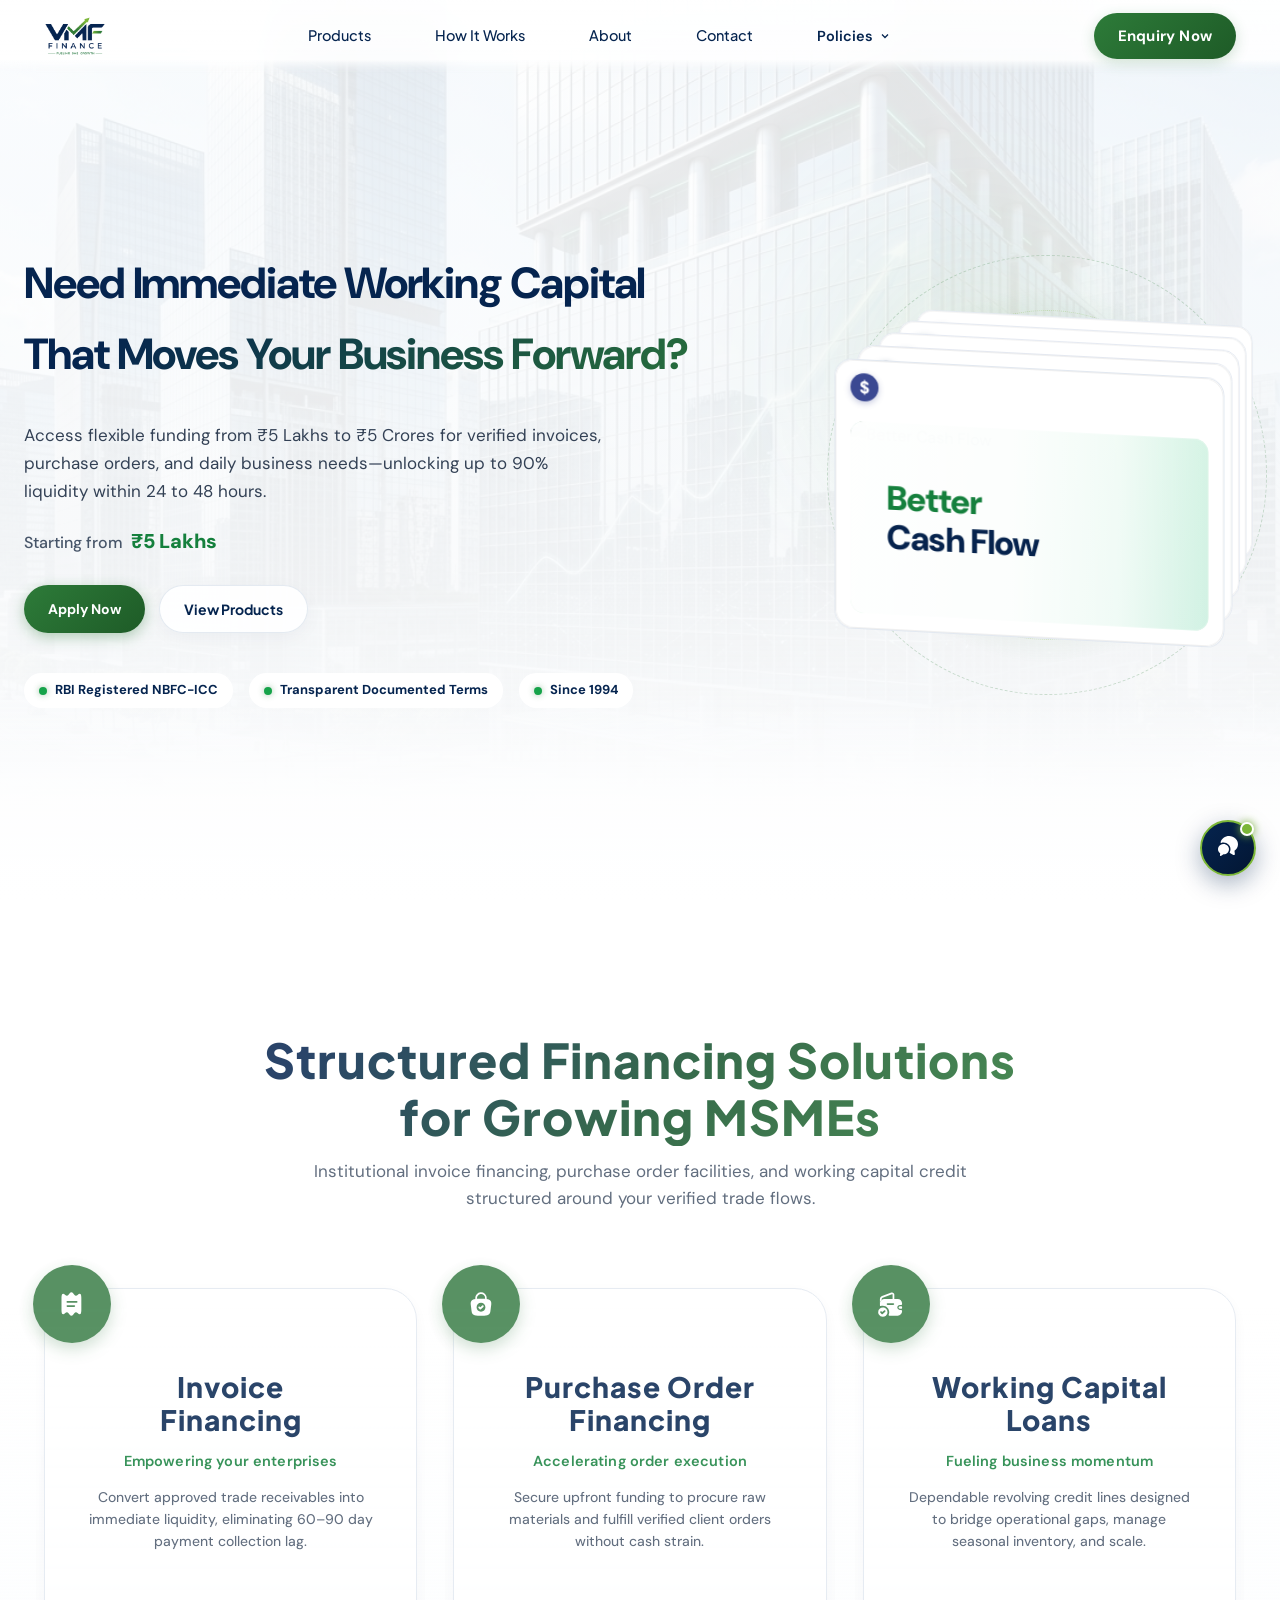
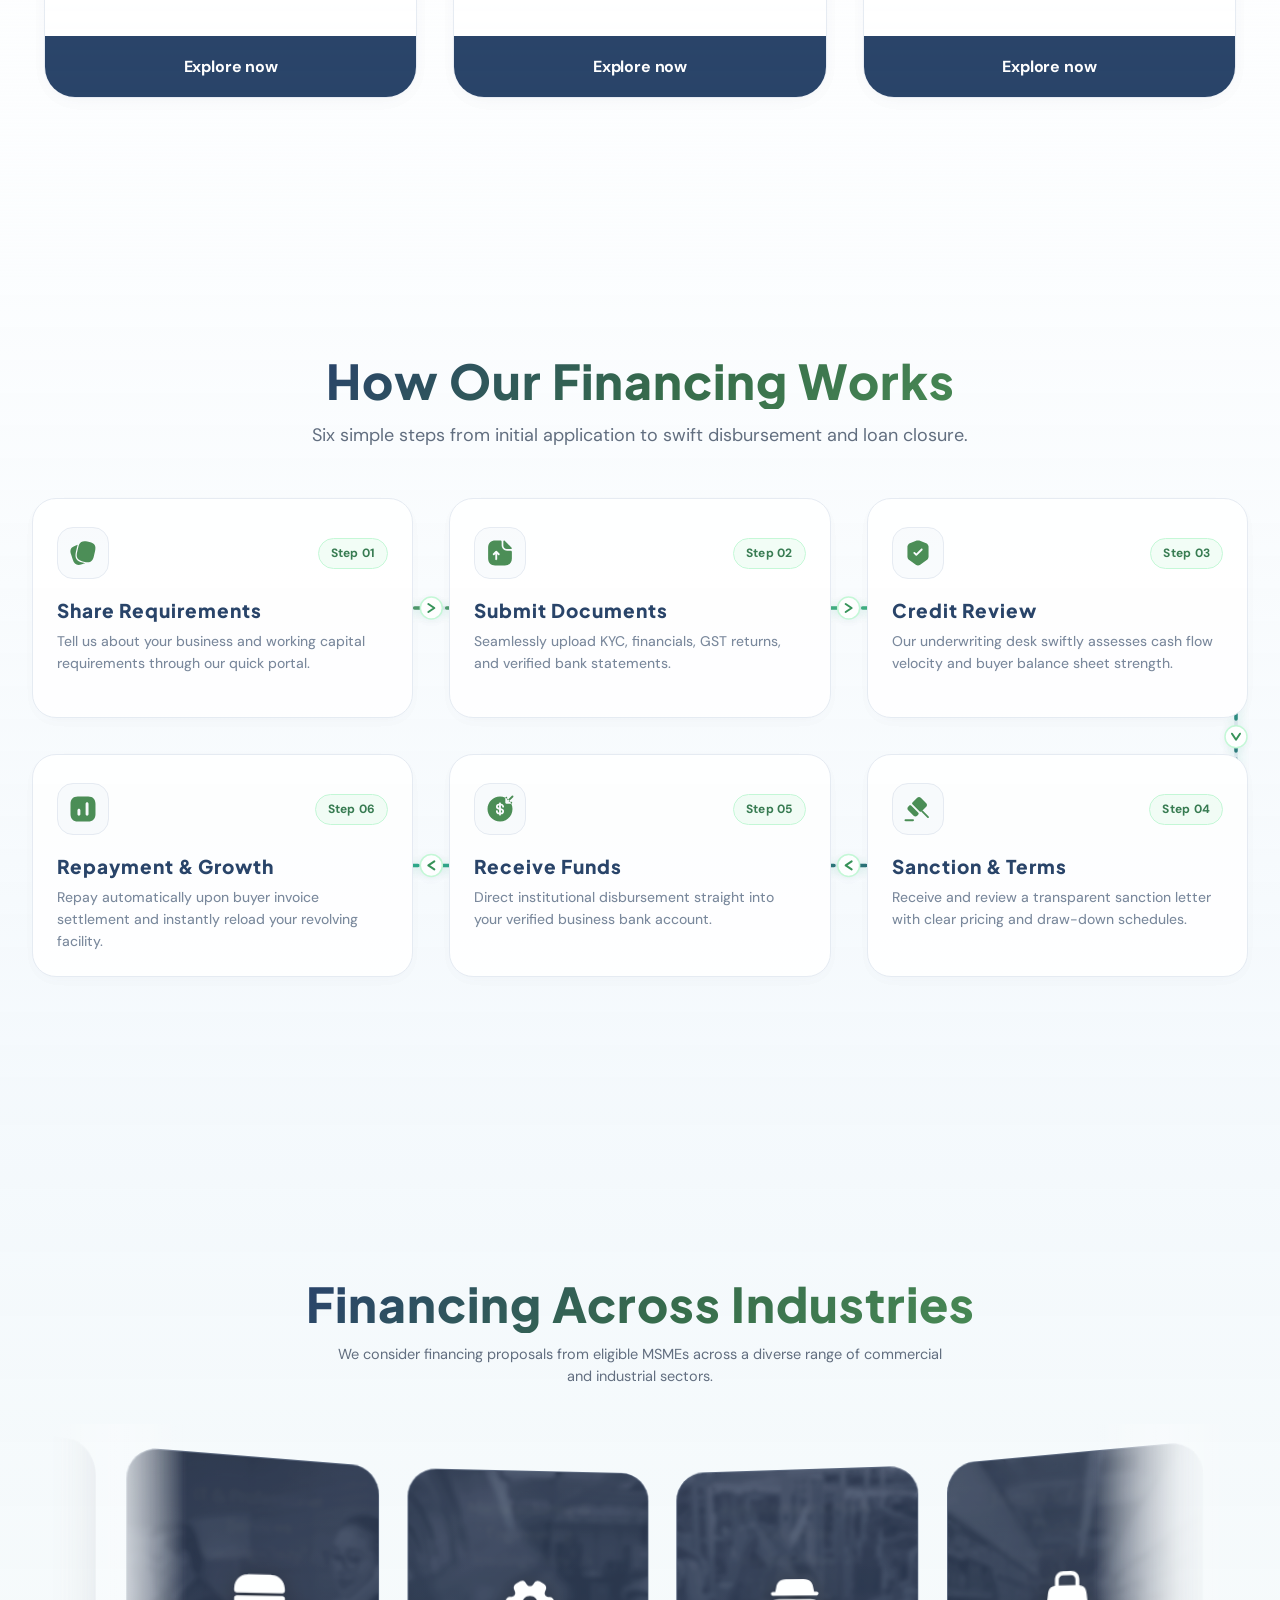
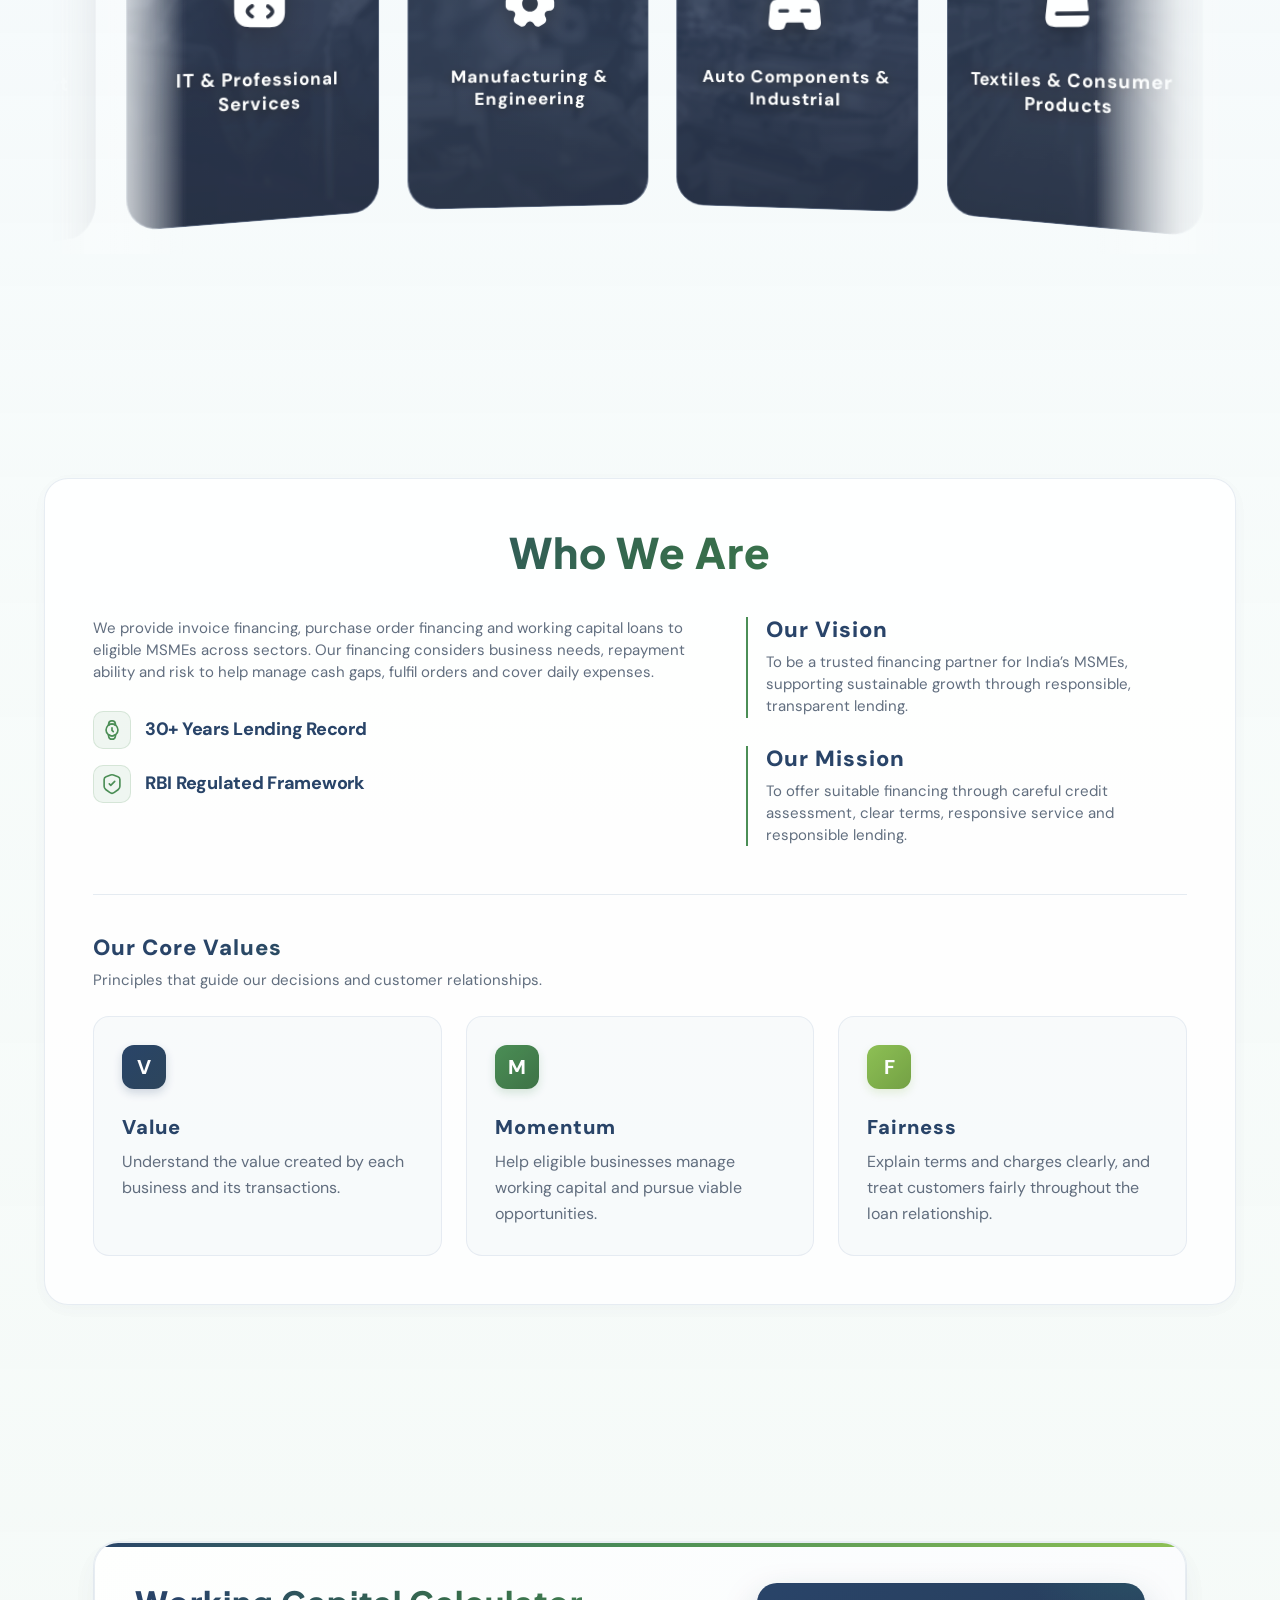
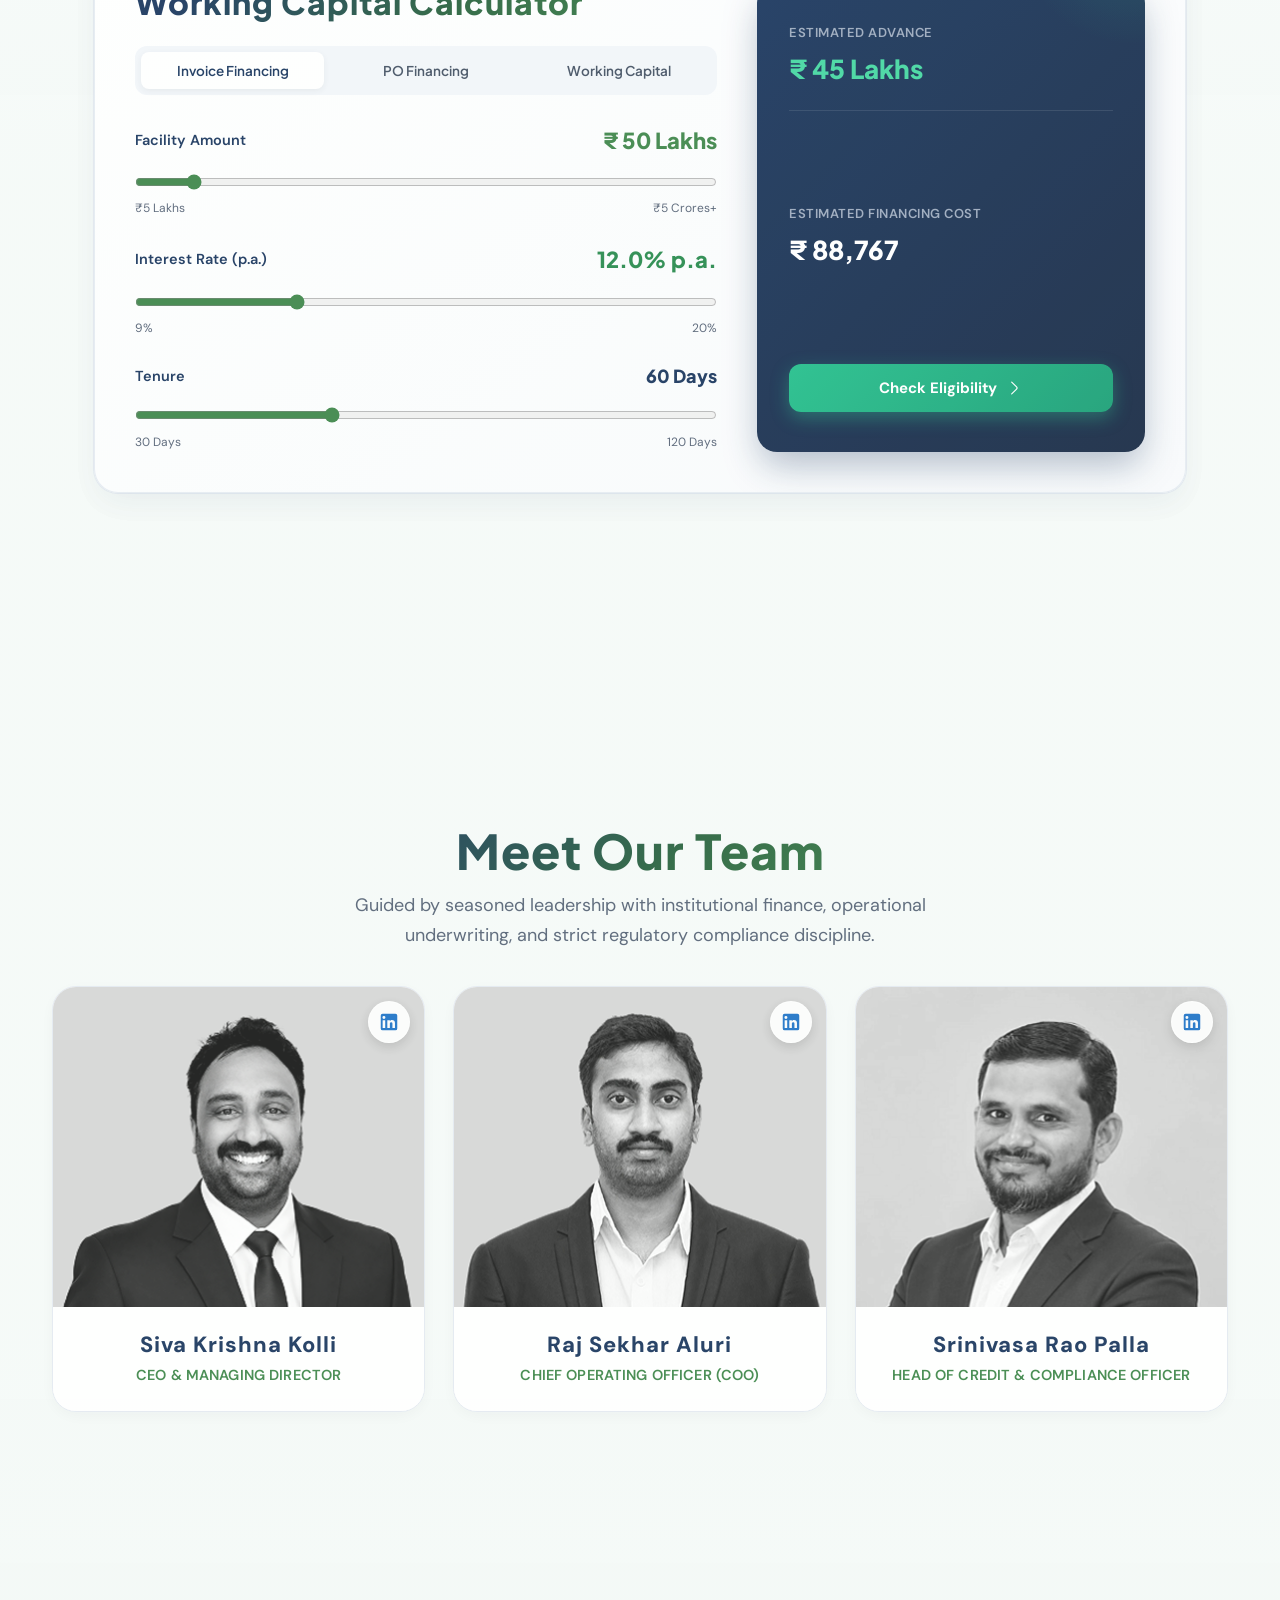
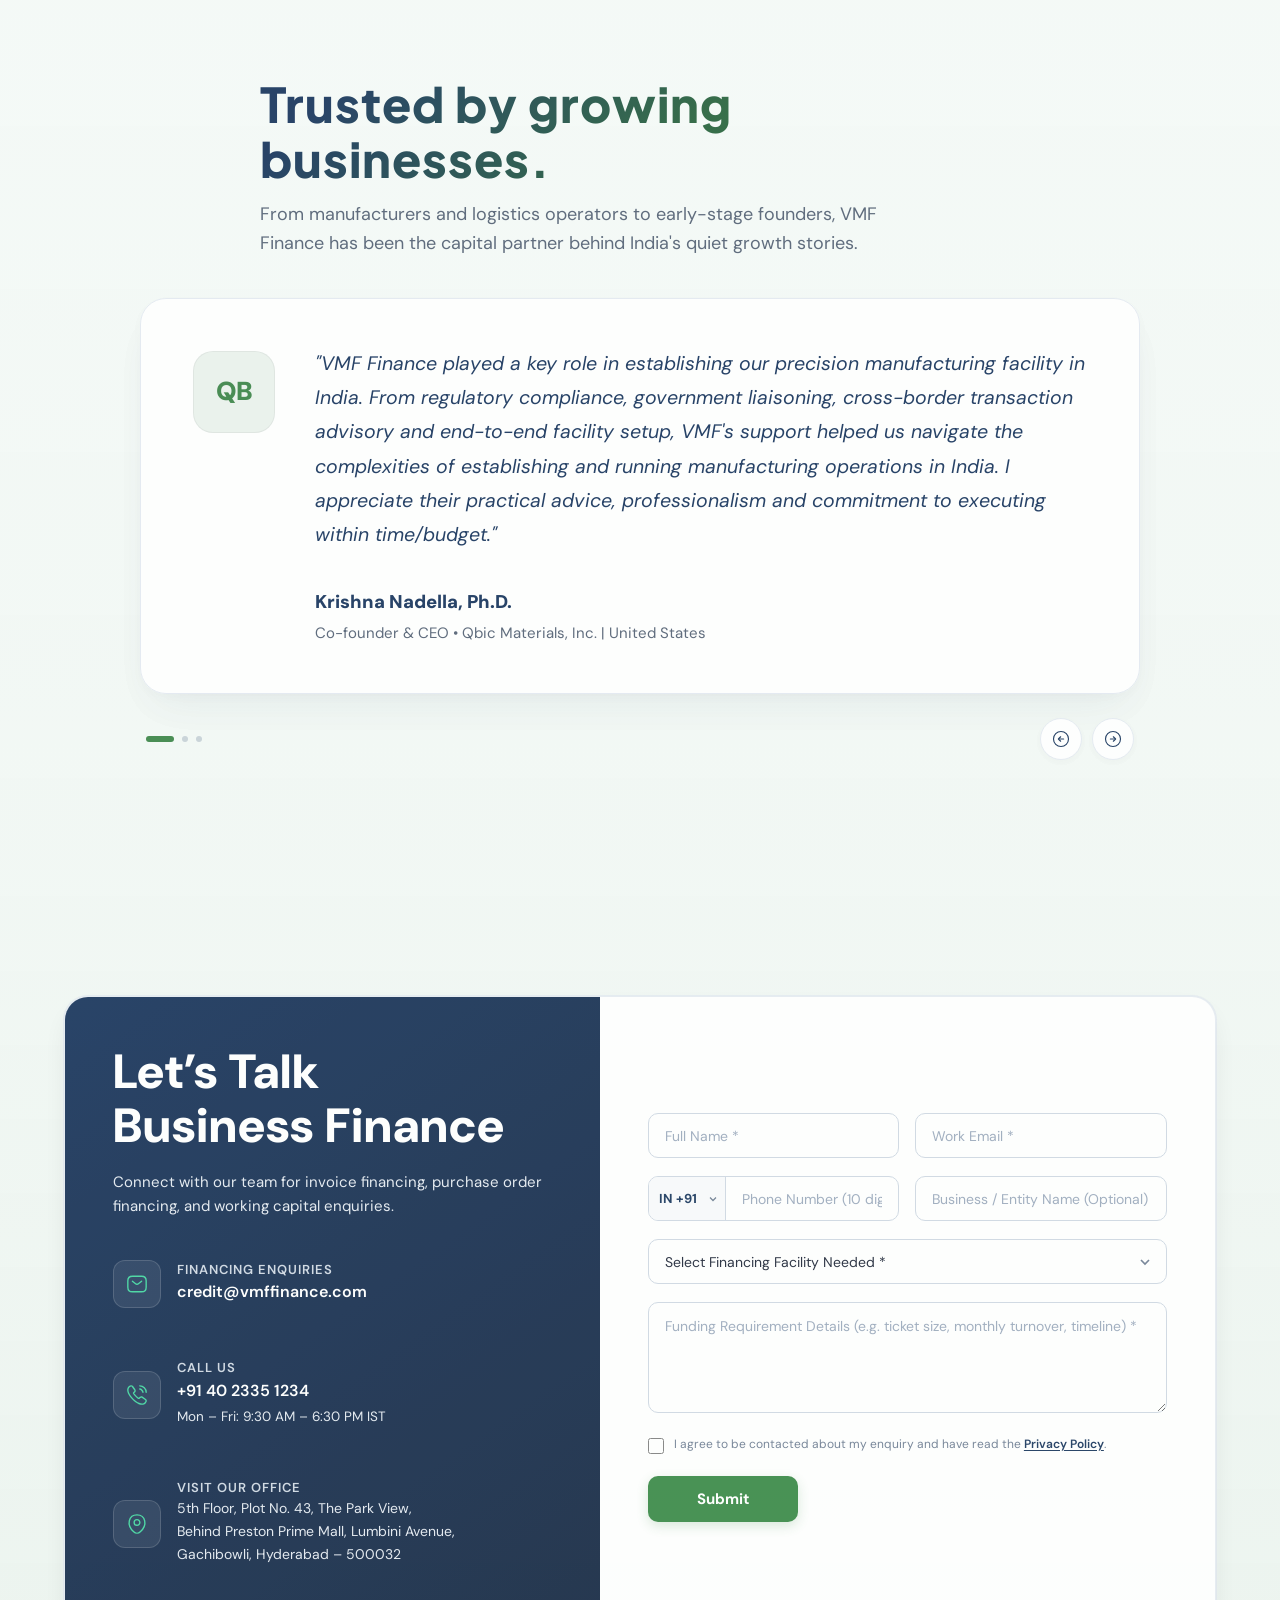
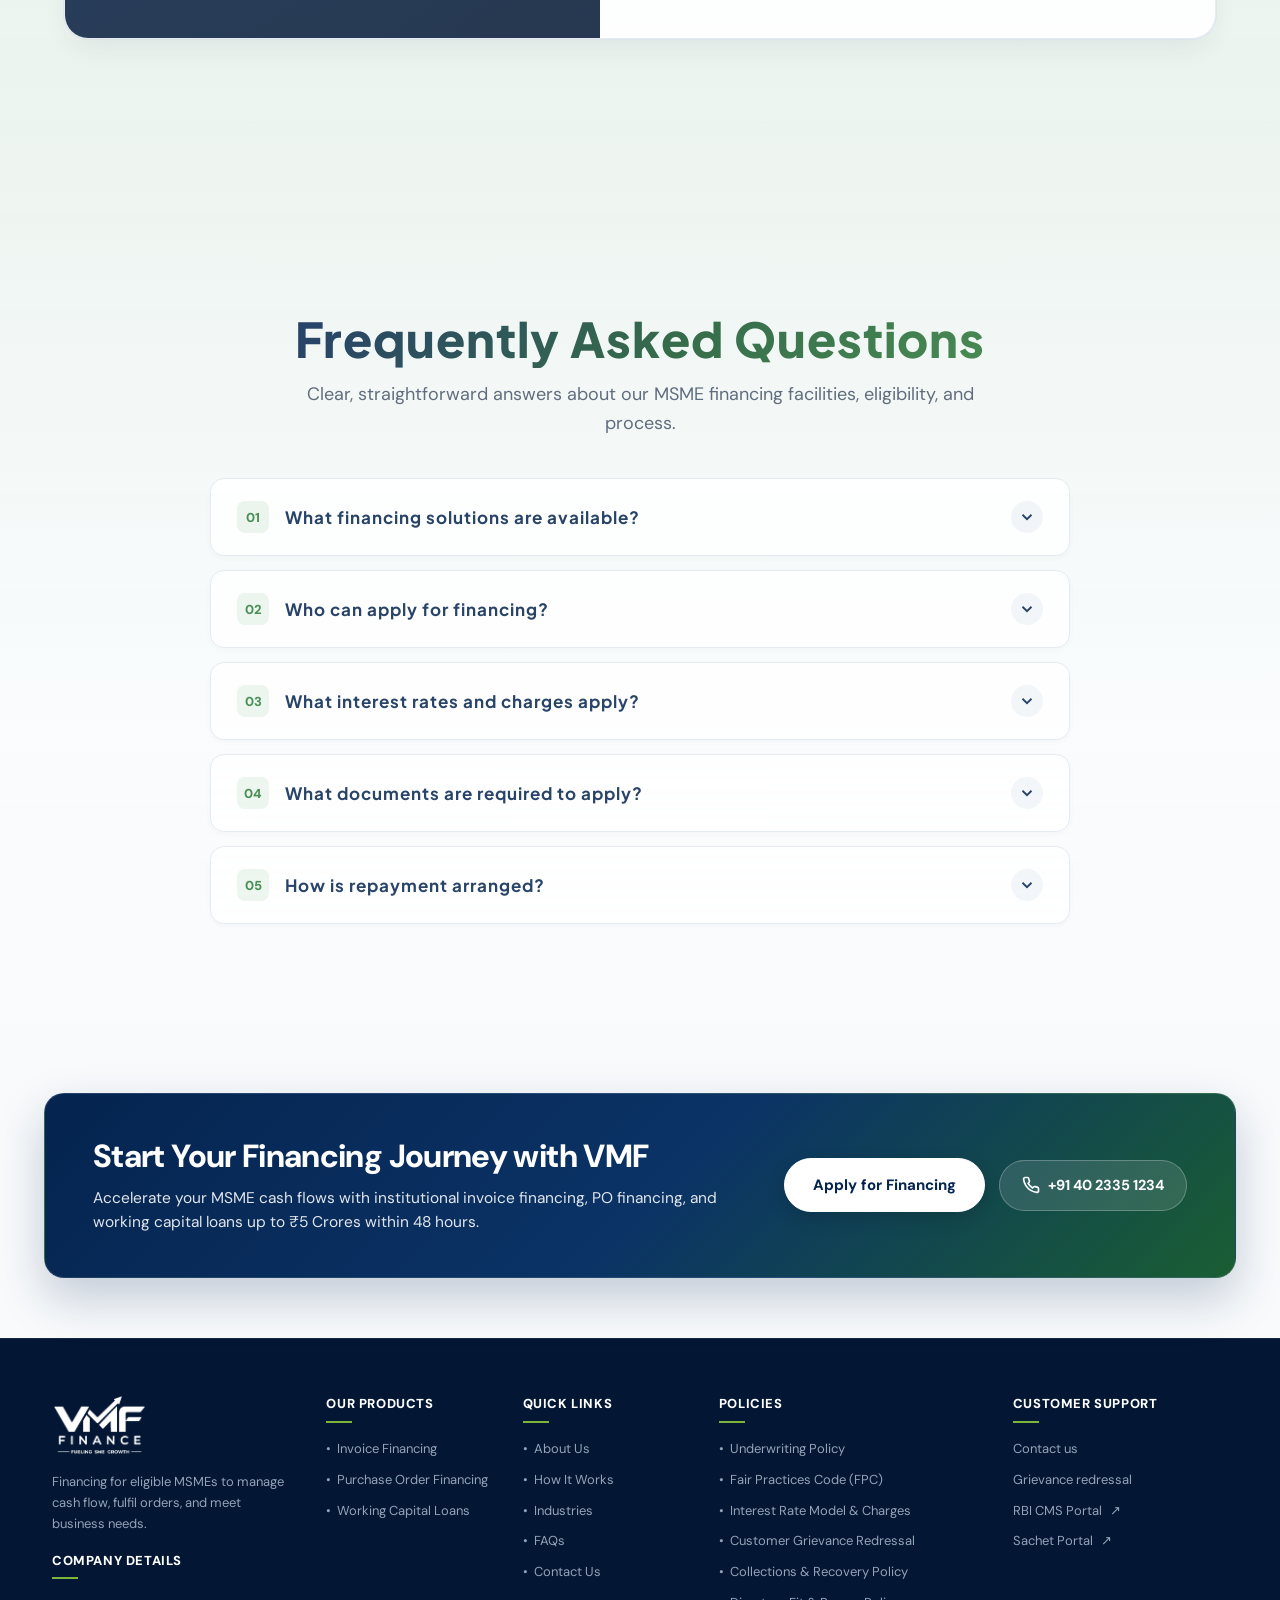
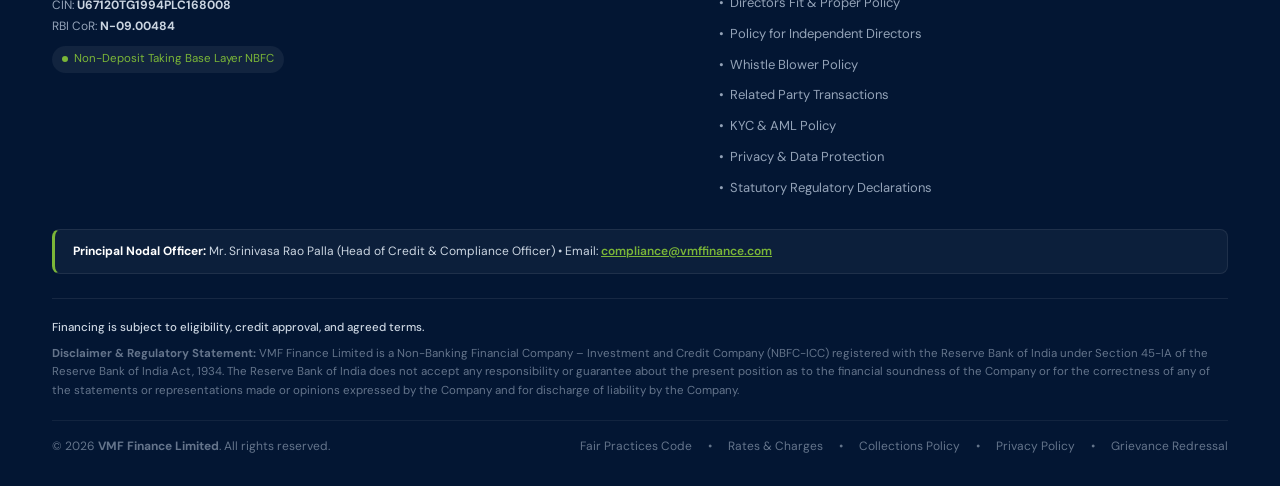
==== index.html @ 00900a64 "style(about): stack trust badges step-by-step and increase size on desktop" ====
<!DOCTYPE html>
<html lang="en">

<head>
  <meta charset="UTF-8">
  <meta name="viewport" content="width=device-width, initial-scale=1.0">
  <title>VMF Finance Limited | Working Capital That Moves Your Business Forward</title>
  <meta name="description"
    content="Practical financing solutions for India's MSMEs. Invoice Financing, Purchase Order Financing, and Working Capital Loans by VMF Finance Limited, an RBI-registered NBFC-ICC.">
  <link rel="preconnect" href="https://fonts.googleapis.com">
  <link rel="preconnect" href="https://fonts.gstatic.com" crossorigin>
  <link
    href="https://fonts.googleapis.com/css2?family=DM+Sans:ital,opsz,wght@0,9..40,100..1000;1,9..40,100..1000&family=Plus+Jakarta+Sans:wght@400;500;600;700;800&display=swap"
    rel="stylesheet">
  <link rel="icon" type="image/svg+xml" href="favicon.svg">
  <link rel="stylesheet" href="styles.css">
  <link rel="stylesheet" href="fintech-modern.css">
  <script>
    if ('scrollRestoration' in history) {
      history.scrollRestoration = 'manual';
    }
    try {
      const navEntry = performance.getEntriesByType && performance.getEntriesByType('navigation')[0];
      const isReload = (navEntry && navEntry.type === 'reload') || (window.performance && window.performance.navigation && window.performance.navigation.type === 1);
      if (isReload) {
        if (window.location.hash && history.replaceState) {
          history.replaceState(null, null, window.location.pathname + window.location.search);
        }
        window.scrollTo(0, 0);
      }
    } catch (e) {}
  </script>
</head>

<body>

  <!-- Fixed Header Wrapper: Transparent Navbar with Fixed Position on Scroll -->
  <div class="site-header-fixed" id="siteHeader">
    <!-- Fixed Navbar (Transparent Background, Persistent on Scroll) -->
    <header class="main-nav" id="mainNavbar">
      <div class="container nav-flex">
        <a href="index.html" class="brand" title="VMF Finance Limited" aria-label="VMF Finance Limited Home" onclick="handleLogoClick(event)">
          <img src="assets/vmf-logo-transparent.png" alt="VMF Finance Limited" class="brand-logo-img">
        </a>
        <nav class="nav-links" id="mainNavLinks">
          <a href="#products" onclick="closeMobileNav()">Products</a>
          <a href="#how-we-finance" onclick="closeMobileNav()">How It Works</a>
          <a href="#about" onclick="closeMobileNav()">About</a>
          <a href="#contact" onclick="closeMobileNav()">Contact</a>
          
          <!-- Policies Dropdown Menu (Moved to last, opens popup on click) -->
          <div class="nav-dropdown" id="policyNavDropdown">
            <button type="button" class="nav-dropdown-trigger" id="policyDropdownTrigger" aria-expanded="false" aria-haspopup="true">
              <span>Policies</span>
              <svg width="12" height="12" viewBox="0 0 24 24" fill="none" stroke="currentColor" stroke-width="2.5" class="nav-dropdown-chevron">
                <polyline points="6 9 12 15 18 9"></polyline>
              </svg>
            </button>
            <div class="nav-dropdown-menu" id="policyDropdownMenu" role="menu">
              <a href="javascript:void(0)" role="menuitem" class="nav-dropdown-item" onclick="openPolicyModal('underwriting-policy'); closeDropdowns(); closeMobileNav();">
                <span>Underwriting Policy</span>
              </a>
              <a href="javascript:void(0)" role="menuitem" class="nav-dropdown-item" onclick="openPolicyModal('fair-practices-code'); closeDropdowns(); closeMobileNav();">
                <span>Fair Practices Code (FPC)</span>
              </a>
              <a href="javascript:void(0)" role="menuitem" class="nav-dropdown-item" onclick="openPolicyModal('interest-rate-policy'); closeDropdowns(); closeMobileNav();">
                <span>Rates &amp; Schedule of Charges</span>
              </a>
              <a href="javascript:void(0)" role="menuitem" class="nav-dropdown-item" onclick="openPolicyModal('grievance-redressal'); closeDropdowns(); closeMobileNav();">
                <span>Customer Grievance Redressal</span>
              </a>
              <a href="javascript:void(0)" role="menuitem" class="nav-dropdown-item" onclick="openPolicyModal('collections-recovery-policy'); closeDropdowns(); closeMobileNav();">
                <span>Collections &amp; Recovery Policy</span>
              </a>
              <a href="javascript:void(0)" role="menuitem" class="nav-dropdown-item" onclick="openPolicyModal('directors-fit-proper-policy'); closeDropdowns(); closeMobileNav();">
                <span>Directors Fit &amp; Proper Policy</span>
              </a>
              <a href="javascript:void(0)" role="menuitem" class="nav-dropdown-item" onclick="openPolicyModal('independent-directors-policy'); closeDropdowns(); closeMobileNav();">
                <span>Policy for Independent Directors</span>
              </a>
              <a href="javascript:void(0)" role="menuitem" class="nav-dropdown-item" onclick="openPolicyModal('whistle-blower-policy'); closeDropdowns(); closeMobileNav();">
                <span>Whistle Blower Policy</span>
              </a>
              <a href="javascript:void(0)" role="menuitem" class="nav-dropdown-item" onclick="openPolicyModal('related-party-transactions'); closeDropdowns(); closeMobileNav();">
                <span>Related Party Transactions</span>
              </a>
              <a href="javascript:void(0)" role="menuitem" class="nav-dropdown-item" onclick="openPolicyModal('kyc-aml-policy'); closeDropdowns(); closeMobileNav();">
                <span>KYC &amp; AML Compliance</span>
              </a>
              <a href="javascript:void(0)" role="menuitem" class="nav-dropdown-item" onclick="openPolicyModal('privacy-policy'); closeDropdowns(); closeMobileNav();">
                <span>Privacy &amp; Data Protection</span>
              </a>
              <a href="javascript:void(0)" role="menuitem" class="nav-dropdown-item" onclick="openPolicyModal('statutory-declarations'); closeDropdowns(); closeMobileNav();">
                <span>Statutory Declarations &amp; Caveat</span>
              </a>
            </div>
          </div>
        </nav>
        <div class="nav-actions">
          <a href="#contact" class="btn-cta header-enquiry-btn" onclick="scrollToContactForm(event)" style="text-decoration: none;"><span>Enquiry Now</span></a>
          <button class="mobile-toggle-btn" id="mobileToggleBtn" onclick="toggleMobileNav()"
            aria-label="Toggle navigation menu">
            <svg class="icon-hamburger" width="22" height="22" viewBox="0 0 24 24" fill="none" stroke="currentColor"
              stroke-width="2.2">
              <line x1="3" y1="6" x2="21" y2="6" />
              <line x1="3" y1="12" x2="21" y2="12" />
              <line x1="3" y1="18" x2="21" y2="18" />
            </svg>
            <svg class="icon-close" width="22" height="22" viewBox="0 0 24 24" fill="none" stroke="currentColor"
              stroke-width="2.2" style="display: none;">
              <line x1="18" y1="6" x2="6" y2="18" />
              <line x1="6" y1="6" x2="18" y2="18" />
            </svg>
          </button>
        </div>
      </div>
    </header>
  </div>

  <!-- ============================================================
       SECTION 1: HERO - INTERACTIVE CASH VELOCITY ENGINE
       ============================================================ -->
  <section class="hero-sec" id="hero">
    <div class="container hero-grid">
      <div>
        <h1 class="hero-h1 hero-h1-rotator" id="heroHeadlineRotator" aria-label="Hero Questions">
          <!-- Question 1: Exactly 1 Question in 2 Lines -->
          <div class="hero-h1-slide active" data-index="0">
            <span class="hero-h1-line-1">Need Immediate Working Capital</span>
            <span class="hero-h1-line-2 hero-h1-highlight">That Moves Your Business Forward?</span>
          </div>
          <!-- Question 2: Exactly 1 Question in 2 Lines -->
          <div class="hero-h1-slide" data-index="1">
            <span class="hero-h1-line-1">Waiting on Client Invoices to Clear</span>
            <span class="hero-h1-line-2 hero-h1-highlight">Before You Can Take Your Next Order?</span>
          </div>
          <!-- Question 3: Exactly 1 Question in 2 Lines -->
          <div class="hero-h1-slide" data-index="2">
            <span class="hero-h1-line-1">Won a Major New Purchase Order</span>
            <span class="hero-h1-line-2 hero-h1-highlight">Need Upfront Capital to Fulfill It?</span>
          </div>
        </h1>

        <!-- Synchronized Answer Descriptions -->
        <div class="hero-p-rotator hero-p-entrance" id="heroDescRotator">
          <p class="hero-p hero-p-slide active" data-index="0">
            Access flexible funding from ₹5 Lakhs to ₹5 Crores for verified invoices, purchase orders, and daily business needs—unlocking up to 90% liquidity within 24 to 48 hours.
          </p>
          <p class="hero-p hero-p-slide" data-index="1">
            Unlock up to 90% of your verified invoice value within 24 to 48 hours with institutional bill discounting, eliminating 30 to 120-day client payment delays.
          </p>
          <p class="hero-p hero-p-slide" data-index="2">
            Fund verified purchase orders early with specialized supplier liquidity, releasing capital to execute large manufacturing and supply contracts without equity dilution.
          </p>
        </div>

        <!-- Facility Scope Text -->
        <div class="hero-scope-row hero-p-entrance">
          <div class="hero-amount-chip">
            <span class="chip-label">Starting from</span>
            <span class="chip-highlight">₹5 Lakhs</span>
          </div>
        </div>

        <div class="hero-cta-entrance" style="display: flex; gap: 14px; flex-wrap: wrap;">
          <a href="#contact" class="btn-cta" style="padding: 12px 24px; font-size: 14px; font-weight: 700; border-radius: 999px; text-decoration: none;"
            onclick="scrollToContactForm(event)">
            <span>Apply Now</span>
          </a>
          <a href="#products" class="btn-outline"
            style="padding: 12px 24px; font-size: 14px; font-weight: 700; border-radius: 999px;">View Products</a>
        </div>

        <div class="hero-badges-row hero-badges-entrance">
          <div class="hero-badges-track">
            <div class="h-badge-item">
              <span class="h-badge-dot" aria-hidden="true"></span>
              <span>RBI Registered NBFC-ICC</span>
            </div>
            <div class="h-badge-item">
              <span class="h-badge-dot" aria-hidden="true"></span>
              <span>Transparent Documented Terms</span>
            </div>
            <div class="h-badge-item">
              <span class="h-badge-dot" aria-hidden="true"></span>
              <span>Since 1994</span>
            </div>
          </div>
          <div class="hero-badges-track" aria-hidden="true">
            <div class="h-badge-item">
              <span class="h-badge-dot" aria-hidden="true"></span>
              <span>RBI Registered NBFC-ICC</span>
            </div>
            <div class="h-badge-item">
              <span class="h-badge-dot" aria-hidden="true"></span>
              <span>Transparent Documented Terms</span>
            </div>
            <div class="h-badge-item">
              <span class="h-badge-dot" aria-hidden="true"></span>
              <span>Since 1994</span>
            </div>
          </div>
        </div>
      </div>

      <!-- Hero 3D Business Illustration Showcase with Animation -->
      <div class="hero-graphic-wrap hero-card-entrance" id="heroGraphicWrap">
        <!-- Ambient Glowing Aura & Orbital Rings -->
        <div class="hero-glow-aura"></div>
        <div class="hero-glow-ring ring-1"></div>
        <div class="hero-glow-ring ring-2"></div>

        <!-- 3D CardSwap Component (React Bits) -->
        <div class="card-swap" id="heroCardSwap" role="region" aria-roledescription="carousel"
          aria-label="Financing Solutions Stack" tabindex="0" data-width="390" data-height="270" data-card-distance="16"
          data-vertical-distance="20" data-depth="36" data-skew="3" data-visible-cards="5" data-delay="4000" data-autoplay="true"
          data-draggable="true">

          <div class="card-swap-sizer" aria-hidden="true">
            <span></span>
          </div>

          <div class="card-swap-stage">
            <!-- Card 0: Better Cash Flow (Kept as is) -->
            <div class="card-swap-slot" data-swap-index="0">
              <div class="card-swap-card">
                <div class="card-swap-item v2-style">
                  <div class="card-swap-top-row">
                    <div class="card-swap-symbol-badge">$</div>
                  </div>
                  <div class="card-swap-media">
                    <img src="https://images.unsplash.com/photo-1554224155-8d04cb21cd6c?w=900&auto=format&fit=crop&q=80" alt="Better Cash Flow" width="680" height="400" draggable="false" />
                    <div class="card-swap-overlay-tint tint-green"></div>
                    <div class="card-swap-hero-content">
                      <div class="card-swap-big-headline">
                        <span class="swap-word-green">Better</span>
                        <span class="swap-word-navy">Cash Flow</span>
                      </div>
                    </div>
                  </div>
                </div>
                <span class="card-swap-card-rim" aria-hidden="true"></span>
              </div>
              <span class="card-swap-shade" aria-hidden="true"></span>
            </div>

            <!-- Card 1: Funding for Confirmed Orders -->
            <div class="card-swap-slot" data-swap-index="1">
              <div class="card-swap-card">
                <div class="card-swap-item v2-style">
                  <div class="card-swap-top-row">
                    <div class="card-swap-symbol-badge badge-custom-icon"><img src="assets/hero-badge-check.png" alt="Confirmed Orders Icon" width="28" height="28" /></div>
                  </div>
                  <div class="card-swap-media">
                    <img src="assets/hero-swap-2.jpg" alt="Funding for Confirmed Orders" width="680" height="400" draggable="false" />
                    <div class="card-swap-overlay-tint tint-blue"></div>
                    <div class="card-swap-hero-content">
                      <div class="card-swap-big-headline">
                        <span class="swap-word-green">Funding for</span>
                        <span class="swap-word-navy">Confirmed Orders</span>
                      </div>
                    </div>
                  </div>
                </div>
                <span class="card-swap-card-rim" aria-hidden="true"></span>
              </div>
              <span class="card-swap-shade" aria-hidden="true"></span>
            </div>

            <!-- Card 2: Support for Daily Operations -->
            <div class="card-swap-slot" data-swap-index="2">
              <div class="card-swap-card">
                <div class="card-swap-item v2-style">
                  <div class="card-swap-top-row">
                    <div class="card-swap-symbol-badge badge-custom-icon"><img src="assets/hero-badge-gear.png" alt="Daily Operations Icon" width="28" height="28" /></div>
                  </div>
                  <div class="card-swap-media">
                    <img src="assets/hero-swap-3.jpg" alt="Support for Daily Operations" width="680" height="400" draggable="false" />
                    <div class="card-swap-overlay-tint tint-teal"></div>
                    <div class="card-swap-hero-content">
                      <div class="card-swap-big-headline">
                        <span class="swap-word-green">Support for</span>
                        <span class="swap-word-navy">Daily Operations</span>
                      </div>
                    </div>
                  </div>
                </div>
                <span class="card-swap-card-rim" aria-hidden="true"></span>
              </div>
              <span class="card-swap-shade" aria-hidden="true"></span>
            </div>

            <!-- Card 3: Finance That Fits Your Business -->
            <div class="card-swap-slot" data-swap-index="3">
              <div class="card-swap-card">
                <div class="card-swap-item v2-style">
                  <div class="card-swap-top-row">
                    <div class="card-swap-symbol-badge badge-custom-icon"><img src="assets/hero-badge-pulse.png" alt="Fits Your Business Icon" width="28" height="28" /></div>
                  </div>
                  <div class="card-swap-media">
                    <img src="assets/hero-swap-4.jpg" alt="Finance That Fits Your Business" width="680" height="400" draggable="false" />
                    <div class="card-swap-overlay-tint tint-navy"></div>
                    <div class="card-swap-hero-content">
                      <div class="card-swap-big-headline">
                        <span class="swap-word-green">Finance That Fits</span>
                        <span class="swap-word-navy">Your Business</span>
                      </div>
                    </div>
                  </div>
                </div>
                <span class="card-swap-card-rim" aria-hidden="true"></span>
              </div>
              <span class="card-swap-shade" aria-hidden="true"></span>
            </div>

            <!-- Card 4: Clear Terms and Charges -->
            <div class="card-swap-slot" data-swap-index="4">
              <div class="card-swap-card">
                <div class="card-swap-item v2-style">
                  <div class="card-swap-top-row">
                    <div class="card-swap-symbol-badge badge-custom-icon"><img src="assets/hero-badge-star.png" alt="Clear Terms Icon" width="28" height="28" /></div>
                  </div>
                  <div class="card-swap-media">
                    <img src="assets/hero-swap-5.jpg" alt="Clear Terms and Charges" width="680" height="400" draggable="false" />
                    <div class="card-swap-overlay-tint tint-sage"></div>
                    <div class="card-swap-hero-content">
                      <div class="card-swap-big-headline">
                        <span class="swap-word-green">Clear Terms</span>
                        <span class="swap-word-navy">and Charges</span>
                      </div>
                    </div>
                  </div>
                </div>
                <span class="card-swap-card-rim" aria-hidden="true"></span>
              </div>
              <span class="card-swap-shade" aria-hidden="true"></span>
            </div>

          </div>
        </div>
      </div>
    </div>

    <!-- Full-Width Seamless Blur & Gradient Transition Layer -->
    <div class="hero-bottom-white-layer" aria-hidden="true"></div>
  </section>

  
  <!-- ============================================================
       DESKTOP DECORATIVE HALFTONE SIDE RAILS (Left & Right, Section 2 to Last Section)
       ============================================================ -->
  <div class="desktop-side-rails" id="desktopSideRails" aria-hidden="true">
    <div class="fixed-side-rail fixed-side-rail-left"></div>
    <div class="fixed-side-rail fixed-side-rail-right"></div>
  </div>

  <!-- ============================================================
       MAIN CONTENT FLOW: PRODUCTS TO FAQS (ALL-IN-ONE UNIFIED BACKDROP)
       ============================================================ -->
  <main class="main-content-flow" id="mainContentFlow">

    <!-- ============================================================
         SECTION 2: PRODUCTS - STRUCTURED FINANCING SOLUTIONS
         ============================================================ -->
    <reveal-wrapper mode="section">
      <section class="section" id="products">
        <div class="container">
          <div style="text-align: center; max-width: 820px; margin: 0 auto 40px auto;">
            <h2
              style="font-size: clamp(32px, 3.8vw, 48px); font-weight: 850; margin-top: 0; margin-bottom: 12px; letter-spacing: -0.03em; line-height: 1.18;">
              Structured Financing Solutions for Growing MSMEs</h2>
            <p style="color: var(--vmf-text-muted); font-size: 17px; line-height: 1.62; max-width: 700px; margin: 0 auto;">
              Institutional invoice financing, purchase order facilities, and working capital credit structured around your verified trade flows.
            </p>
          </div>

          <!-- Modern Minimalist Product Cards (Matching User's Provided Design) -->
          <div class="prod-modern-grid">
            <!-- 1. Invoice Financing -->
            <div class="prod-modern-card">
              <div class="prod-modern-badge" aria-hidden="true">
                <svg width="28" height="28" viewBox="0 0 24 24" fill="#FFFFFF"><path d="M19.5 3.67c0-.01 0-.02-.02-.03-.22-.28-.51-.43-.85-.43-.53 0-1.17.35-1.86 1.09-.82.88-2.08.81-2.8-.15l-1.01-1.34c-.4-.54-.93-.81-1.46-.81-.53 0-1.06.27-1.46.81L9.02 4.16c-.71.95-1.96 1.02-2.78.15l-.01-.01C5.1 3.09 4.09 2.91 3.52 3.64c-.02.01-.02.02-.02.03-.36.77-.5 1.85-.5 3.37v9.92c0 1.52.14 2.6.5 3.37 0 .01.01.03.02.04.58.72 1.58.54 2.71-.67l.01-.01c.82-.87 2.07-.8 2.78.15l1.02 1.35c.4.54.93.81 1.46.81.53 0 1.06-.27 1.46-.81l1.01-1.34c.72-.96 1.98-1.03 2.8-.15.69.74 1.33 1.09 1.86 1.09.34 0 .63-.14.85-.42.01-.01.02-.03.02-.04.36-.77.5-1.85.5-3.37V7.04c0-1.52-.14-2.6-.5-3.37zM14 14.5H8c-.41 0-.75-.34-.75-.75S7.59 13 8 13h6c.41 0 .75.34.75.75s-.34.75-.75.75zm2-3.5H8c-.41 0-.75-.34-.75-.75s.34-.75.75-.75h8c.41 0 .75.34.75.75s-.34.75-.75.75z"/></svg>
              </div>
              <div class="prod-modern-body">
                <h3 class="prod-modern-title">Invoice<br>Financing</h3>
                <p class="prod-modern-tagline">Empowering your enterprises</p>
                <p class="prod-modern-desc">Convert approved trade receivables into immediate liquidity, eliminating 60–90 day payment collection lag.</p>
              </div>
              <button class="prod-modern-btn" onclick="openExploreStepsModal('inv')">
                <span>Explore now</span>
              </button>
            </div>

            <!-- 2. Purchase Order Financing -->
            <div class="prod-modern-card">
              <div class="prod-modern-badge" aria-hidden="true">
                <svg width="28" height="28" viewBox="0 0 24 24" fill="#FFFFFF"><path d="M19.96 8.958c-.67-.74-1.68-1.17-3.08-1.32v-.76c0-1.37-.58-2.69-1.6-3.61a4.847 4.847 0 00-3.76-1.25c-2.39.23-4.4 2.54-4.4 5.04v.58c-1.4.15-2.41.58-3.08 1.32-.97 1.08-.94 2.52-.83 3.52l.7 5.57c.21 1.95 1 3.95 5.3 3.95h5.58c4.3 0 5.09-2 5.3-3.94l.7-5.59c.11-.99.14-2.43-.83-3.51zm-8.3-5.55a3.482 3.482 0 013.83 3.47v.7H8.51v-.52c0-1.78 1.47-3.49 3.15-3.65zm.34 15.17c-2.09 0-3.79-1.7-3.79-3.79s1.7-3.79 3.79-3.79 3.79 1.7 3.79 3.79-1.7 3.79-3.79 3.79z"/> <path d="M11.43 16.64c-.19 0-.38-.07-.53-.22l-.99-.99a.754.754 0 010-1.06c.29-.29.77-.29 1.06 0l.48.48 1.6-1.48c.3-.28.78-.26 1.06.04s.26.78-.04 1.06l-2.13 1.97c-.15.13-.33.2-.51.2z"/></svg>
              </div>
              <div class="prod-modern-body">
                <h3 class="prod-modern-title">Purchase Order<br>Financing</h3>
                <p class="prod-modern-tagline">Accelerating order execution</p>
                <p class="prod-modern-desc">Secure upfront funding to procure raw materials and fulfill verified client orders without cash strain.</p>
              </div>
              <button class="prod-modern-btn" onclick="openExploreStepsModal('po')">
                <span>Explore now</span>
              </button>
            </div>

            <!-- 3. Working Capital Loans -->
            <div class="prod-modern-card">
              <div class="prod-modern-badge" aria-hidden="true">
                <svg width="28" height="28" viewBox="0 0 24 24" fill="#FFFFFF"><path d="M5 15c-.94 0-1.81.33-2.5.88A3.97 3.97 0 001 19c0 .75.21 1.46.58 2.06A3.97 3.97 0 005 23c1.01 0 1.93-.37 2.63-1 .31-.26.58-.58.79-.94.37-.6.58-1.31.58-2.06 0-2.21-1.79-4-4-4zm2.07 3.57l-2.13 1.97c-.14.13-.33.2-.51.2-.19 0-.38-.07-.53-.22l-.99-.99a.754.754 0 010-1.06c.29-.29.77-.29 1.06 0l.48.48 1.6-1.48c.3-.28.78-.26 1.06.04s.26.78-.04 1.06zM14.85 3.95v3.8h-1.5v-3.8c0-.27-.24-.4-.4-.4-.05 0-.1.01-.15.03L4.87 6.57c-.53.2-.87.7-.87 1.27v.67c-.91.68-1.5 1.77-1.5 3V7.84c0-1.19.73-2.25 1.84-2.67l7.94-3c.22-.08.45-.12.67-.12 1 0 1.9.81 1.9 1.9zM21.5 14.5v1a.5.5 0 01-.49.5h-1.46c-.53 0-1.01-.39-1.05-.91-.03-.31.09-.6.29-.8a.95.95 0 01.7-.29H21c.29.01.5.23.5.5z"/> <path d="M19.48 12.95h1.02c.55 0 1-.45 1-1v-.44c0-2.07-1.69-3.76-3.76-3.76H6.26c-.85 0-1.63.28-2.26.76-.91.68-1.5 1.77-1.5 3v1.78c0 .38.4.62.76.5.56-.19 1.15-.29 1.74-.29 3.03 0 5.5 2.47 5.5 5.5 0 .72-.19 1.51-.49 2.21-.16.36.09.79.48.79h7.25c2.07 0 3.76-1.69 3.76-3.76v-.19c0-.55-.45-1-1-1h-.87c-.96 0-1.88-.59-2.13-1.52-.2-.76.04-1.5.54-1.98.37-.38.88-.6 1.44-.6zm-5.48-.2H9c-.41 0-.75-.34-.75-.75s.34-.75.75-.75h5c.41 0 .75.34.75.75s-.34.75-.75.75z"/></svg>
              </div>
              <div class="prod-modern-body">
                <h3 class="prod-modern-title">Working Capital<br>Loans</h3>
                <p class="prod-modern-tagline">Fueling business momentum</p>
                <p class="prod-modern-desc">Dependable revolving credit lines designed to bridge operational gaps, manage seasonal inventory, and scale.</p>
              </div>
              <button class="prod-modern-btn" onclick="openExploreStepsModal('wc')">
                <span>Explore now</span>
              </button>
            </div>
          </div>
        </div>
      </section>
  </reveal-wrapper>

  <!-- ============================================================
       SECTION 3: UNDERWRITING PHILOSOPHY & CREDIT POLICIES
       ============================================================ -->
  <reveal-wrapper mode="section" id="philosophyWrapper" style="display: none;" aria-hidden="true">
    <section class="section philosophy-sec" id="philosophy" style="display: none;" aria-hidden="true">
      <div id="policies"></div>
      <div class="container">
        <div class="sticky-split-grid" style="align-items: center;">
          <!-- Left Column -->
          <div>
            <h2 class="two-line-title" style="margin-top: 0; margin-bottom: 14px;">
              <span class="line-nowrap">Finance That Understands</span><br>
              <span class="line-nowrap">Your Cash Flow</span>
            </h2>
            <p style="font-size: 18px; color: var(--text-muted); line-height: 1.62; margin-bottom: 20px;">
              We assess your business transactions, buyer profile and cash flow to structure financing around your
              business needs.
            </p>

            <a href="javascript:void(0)" onclick="openPolicyModal('underwriting-policy')" class="inline-policy-link" style="margin-bottom: 24px;"><span>Explore Our Credit Policy</span></a>

            <!-- Editorial Flow Metric SVG Illustration -->
            <div class="philosophy-svg-graphic" aria-hidden="true" style="margin-top: 24px; max-width: 420px;">
              <svg viewBox="0 0 420 100" fill="none" xmlns="http://www.w3.org/2000/svg"
                style="width: 100%; height: auto; display: block;">
                <defs>
                  <linearGradient id="phGradLine" x1="0" y1="0" x2="420" y2="0" gradientUnits="userSpaceOnUse">
                    <stop offset="0%" stop-color="#2D7B39" stop-opacity="0.2" />
                    <stop offset="50%" stop-color="#2D7B39" stop-opacity="0.85" />
                    <stop offset="100%" stop-color="#05244F" stop-opacity="0.9" />
                  </linearGradient>
                  <linearGradient id="phGradArea" x1="0" y1="0" x2="0" y2="100" gradientUnits="userSpaceOnUse">
                    <stop offset="0%" stop-color="#2D7B39" stop-opacity="0.12" />
                    <stop offset="100%" stop-color="#2D7B39" stop-opacity="0" />
                  </linearGradient>
                </defs>
                <path d="M 10,75 C 70,75 90,35 150,42 C 210,49 230,20 290,26 C 340,32 370,12 410,14 L 410,95 L 10,95 Z"
                  fill="url(#phGradArea)" />
                <path d="M 10,75 C 70,75 90,35 150,42 C 210,49 230,20 290,26 C 340,32 370,12 410,14"
                  stroke="url(#phGradLine)" stroke-width="3" stroke-linecap="round" />
                <circle cx="150" cy="42" r="4.5" fill="#2D7B39" stroke="#FFFFFF" stroke-width="2" />
                <circle cx="290" cy="26" r="4.5" fill="#2D7B39" stroke="#FFFFFF" stroke-width="2" />
                <circle cx="410" cy="14" r="5" fill="#05244F" stroke="#FFFFFF" stroke-width="2.5" />
                <text x="135" y="65" fill="#64748B" font-size="10.5" font-weight="600"
                  font-family="'DM Sans',sans-serif">Order Issued</text>
                <text x="268" y="48" fill="#64748B" font-size="10.5" font-weight="600"
                  font-family="'DM Sans',sans-serif">Goods Dispatched</text>
                <text x="355" y="34" fill="#05244F" font-size="11" font-weight="750"
                  font-family="'DM Sans',sans-serif">Capital Released</text>
              </svg>
            </div>
          </div>

          <!-- Right Column - Single Approach Card -->
          <div class="approach-col">
            <div class="approach-card">
              <h4>Our Lending Approach</h4>
              <ul class="high-contrast-list">
                <li>
                  <svg width="18" height="18" viewBox="0 0 24 24" fill="none" stroke="var(--green)" stroke-width="2.5">
                    <polyline points="20 6 9 17 4 12" />
                  </svg>
                  <span>Assessment based on verified business transactions</span>
                </li>
                <li>
                  <svg width="18" height="18" viewBox="0 0 24 24" fill="none" stroke="var(--green)" stroke-width="2.5">
                    <polyline points="20 6 9 17 4 12" />
                  </svg>
                  <span>Buyer creditworthiness and payment history</span>
                </li>
                <li>
                  <svg width="18" height="18" viewBox="0 0 24 24" fill="none" stroke="var(--green)" stroke-width="2.5">
                    <polyline points="20 6 9 17 4 12" />
                  </svg>
                  <span>Repayment aligned with collection cycles</span>
                </li>
                <li>
                  <svg width="18" height="18" viewBox="0 0 24 24" fill="none" stroke="var(--green)" stroke-width="2.5">
                    <polyline points="20 6 9 17 4 12" />
                  </svg>
                  <span>Clear pricing and documented terms</span>
                </li>
              </ul>
            </div>
          </div>
        </div>
      </div>
    </section>
  </reveal-wrapper>

  <!-- ============================================================
       SECTION 5: HOW OUR FINANCING WORKS - STAGGERED SERPENTINE FLOW
       ============================================================ -->
  <reveal-wrapper mode="section">
    <section class="section finance-flow-section" id="how-we-finance">
      <div class="container flow-wide-container">
        <!-- Section Header -->
        <div style="text-align: center; max-width: 780px; margin: 0 auto 48px auto;">
          <h2
            style="font-size: clamp(32px, 3.8vw, 48px); font-weight: 850; margin-top: 0; margin-bottom: 12px; letter-spacing: -0.03em; line-height: 1.18; text-align: center;">
            How Our Financing Works</h2>
          <p style="color: var(--text-muted); font-size: 18px; line-height: 1.62; max-width: 680px; margin: 0 auto;">
            Six simple steps from initial application to swift disbursement and loan closure.
          </p>
        </div>

        <!-- UI/UX Pro Max 6-Step Bento Journey Pipeline -->
        <div class="pro-pipeline-wrap">
          <!-- Background Flow Track (Connecting Cards 1 -> 2 -> 3 -> 6 -> 5 -> 4) -->
          <svg class="pro-pipeline-flow-svg" aria-hidden="true">
            <defs>
              <linearGradient id="pipelineLineGrad" x1="0%" y1="0%" x2="100%" y2="100%">
                <stop offset="0%" stop-color="#3B7E48" />
                <stop offset="50%" stop-color="#10B981" />
                <stop offset="100%" stop-color="#05244F" />
              </linearGradient>
            </defs>
            <path class="pro-pipeline-flow-base" d="" />
            <path class="pro-pipeline-flow-path" d="" />
            <g class="pro-pipeline-flow-arrows"></g>
          </svg>

          <div class="pro-pipeline-grid">

            <!-- STEP 1 -->
            <div class="pro-pipeline-card" data-step="1">
              <div class="pro-step-header">
                <div class="pro-step-icon-box">
                  <svg width="30" height="30" viewBox="0 0 24 24" fill="#2D7B39" class="pro-step-icon"><path d="M13.55 20.162c-.26.11-.54.21-.84.31l-1.58.52c-3.97 1.28-6.06.21-7.35-3.76l-1.28-3.95c-1.28-3.97-.22-6.07 3.75-7.35l1.54-.51c-.19.48-.35 1.03-.5 1.65l-.98 4.19c-1.1 4.71.51 7.31 5.22 8.43l1.68.4c.11.03.23.05.34.07z"/> <path d="M17.17 3.209l-1.67-.39c-3.34-.79-5.33-.14-6.5 2.28-.3.61-.54 1.35-.74 2.2l-.98 4.19c-.98 4.18.31 6.24 4.48 7.23l1.68.4c.58.14 1.12.23 1.62.27 3.12.3 4.78-1.16 5.62-4.77l.98-4.18c.98-4.18-.3-6.25-4.49-7.23z"/></svg>
                </div>
                <span class="pro-step-pill">Step 01</span>
              </div>
              <div class="pro-step-content">
                <h4 class="pro-step-title">Share Requirements</h4>
                <p class="pro-step-desc">Tell us about your business and working capital requirements through our quick portal.</p>
              </div>
              <div class="pro-step-progress-indicator" aria-hidden="true"></div>
            </div>

            <!-- STEP 2 -->
            <div class="pro-pipeline-card" data-step="2">
              <div class="pro-step-header">
                <div class="pro-step-icon-box">
                  <svg width="30" height="30" viewBox="0 0 24 24" fill="#2D7B39" class="pro-step-icon"><path d="M20.5 10.19h-2.89c-2.37 0-4.3-1.93-4.3-4.3V3c0-.55-.45-1-1-1H8.07C4.99 2 2.5 4 2.5 7.57v8.86C2.5 20 4.99 22 8.07 22h7.86c3.08 0 5.57-2 5.57-5.57v-5.24c0-.55-.45-1-1-1zm-8.97 3.34c-.15.15-.34.22-.53.22s-.38-.07-.53-.22l-.72-.72V17c0 .41-.34.75-.75.75s-.75-.34-.75-.75v-4.19l-.72.72c-.29.29-.77.29-1.06 0a.754.754 0 010-1.06l2-2c.07-.06.14-.11.22-.15.02-.01.05-.02.07-.03.06-.02.12-.03.19-.04h.08c.08 0 .16.02.24.05h.02c.08.03.16.09.22.15.01.01.02.01.02.02l2 2c.29.29.29.77 0 1.06z"/> <path d="M17.43 8.81c.95.01 2.27.01 3.4.01.57 0 .87-.67.47-1.07-1.44-1.45-4.02-4.06-5.5-5.54-.41-.41-1.12-.13-1.12.44v3.49c0 1.46 1.24 2.67 2.75 2.67z"/></svg>
                </div>
                <span class="pro-step-pill">Step 02</span>
              </div>
              <div class="pro-step-content">
                <h4 class="pro-step-title">Submit Documents</h4>
                <p class="pro-step-desc">Seamlessly upload KYC, financials, GST returns, and verified bank statements.</p>
              </div>
              <div class="pro-step-progress-indicator" aria-hidden="true"></div>
            </div>

            <!-- STEP 3 -->
            <div class="pro-pipeline-card" data-step="3">
              <div class="pro-step-header">
                <div class="pro-step-icon-box">
                  <svg width="30" height="30" viewBox="0 0 24 24" fill="#2D7B39" class="pro-step-icon"><path d="M18.54 4.12l-5.5-2.06c-.57-.21-1.5-.21-2.07 0l-5.5 2.06c-1.06.4-1.92 1.64-1.92 2.77v8.1c0 .81.53 1.88 1.18 2.36l5.5 4.11c.97.73 2.56.73 3.53 0l5.5-4.11c.65-.49 1.18-1.55 1.18-2.36v-8.1c.01-1.13-.85-2.37-1.9-2.77zm-3.06 5.6l-4.3 4.3c-.15.15-.34.22-.53.22s-.38-.07-.53-.22l-1.6-1.62a.754.754 0 010-1.06c.29-.29.77-.29 1.06 0l1.08 1.08 3.77-3.77c.29-.29.77-.29 1.06 0 .29.29.29.78-.01 1.07z"/></svg>
                </div>
                <span class="pro-step-pill">Step 03</span>
              </div>
              <div class="pro-step-content">
                <h4 class="pro-step-title">Credit Review</h4>
                <p class="pro-step-desc">Our underwriting desk swiftly assesses cash flow velocity and buyer balance sheet strength.</p>
              </div>
              <div class="pro-step-progress-indicator" aria-hidden="true"></div>
            </div>

            <!-- STEP 6 (Positioned at Col 1 of Row 2) -->
            <div class="pro-pipeline-card" data-step="6">
              <div class="pro-step-header">
                <div class="pro-step-icon-box">
                  <svg width="30" height="30" viewBox="0 0 24 24" fill="#2D7B39" class="pro-step-icon"><path d="M16.19 2H7.81C4.17 2 2 4.17 2 7.81v8.37C2 19.83 4.17 22 7.81 22h8.37c3.64 0 5.81-2.17 5.81-5.81V7.81C22 4.17 19.83 2 16.19 2zM9.91 16.19c0 .64-.52 1.16-1.17 1.16-.64 0-1.16-.52-1.16-1.16v-3.26c0-.64.52-1.16 1.16-1.16.65 0 1.17.52 1.17 1.16v3.26zm6.51 0c0 .64-.52 1.16-1.16 1.16-.65 0-1.17-.52-1.17-1.16V7.81c0-.64.52-1.16 1.17-1.16.64 0 1.16.52 1.16 1.16v8.38z"/></svg>
                </div>
                <span class="pro-step-pill">Step 06</span>
              </div>
              <div class="pro-step-content">
                <h4 class="pro-step-title">Repayment &amp; Growth</h4>
                <p class="pro-step-desc">Repay automatically upon buyer invoice settlement and instantly reload your revolving facility.</p>
              </div>
              <div class="pro-step-progress-indicator" aria-hidden="true"></div>
            </div>

            <!-- STEP 5 (Positioned at Col 2 of Row 2) -->
            <div class="pro-pipeline-card" data-step="5">
              <div class="pro-step-header">
                <div class="pro-step-icon-box">
                  <svg width="30" height="30" viewBox="0 0 24 24" fill="#2D7B39" class="pro-step-icon"><path d="M18.809 6.25h1.36c-.19-.27-.39-.52-.6-.77l-.76.77zM18.52 4.42c-.25-.21-.5-.41-.77-.6v1.36l.77-.76zM19.58 5.481l2.95-2.95c.29-.29.29-.77 0-1.06a.754.754 0 00-1.06 0l-2.95 2.95c.38.33.73.69 1.06 1.06zM17.752 3c0-.41-.34-.75-.75-.75-.4 0-.72.32-.74.71.52.25 1.02.53 1.49.86V3zM21.752 7c0-.41-.34-.75-.75-.75h-.83c.33.47.62.97.86 1.49.4-.02.72-.34.72-.74zM12.75 14.75h.3c.39 0 .7-.35.7-.78 0-.54-.15-.62-.49-.74l-.51-.18v1.7z"/> <path d="M21.04 7.74c-.01 0-.02.01-.04.01h-4c-.1 0-.19-.02-.29-.06a.782.782 0 01-.41-.41.868.868 0 01-.05-.28V3c0-.01.01-.02.01-.04C14.96 2.35 13.52 2 12 2 6.48 2 2 6.48 2 12s4.48 10 10 10 10-4.48 10-10c0-1.52-.35-2.96-.96-4.26zm-7.29 4.08c.64.22 1.5.69 1.5 2.16 0 1.25-.99 2.28-2.2 2.28h-.3v.25c0 .41-.34.75-.75.75s-.75-.34-.75-.75v-.25h-.08c-1.33 0-2.42-1.12-2.42-2.5 0-.42.34-.76.75-.76s.75.34.75.75c0 .55.41 1 .92 1h.08v-2.22l-1-.35c-.64-.22-1.5-.69-1.5-2.16 0-1.25.99-2.28 2.2-2.28h.3V7.5c0-.41.34-.75.75-.75s.75.34.75.75v.25h.08c1.33 0 2.42 1.12 2.42 2.5 0 .41-.34.75-.75.75s-.75-.34-.75-.75c0-.55-.41-1-.92-1h-.08v2.22l1 .35z"/> <path d="M10.25 10.03c0 .54.15.62.49.74l.51.18v-1.7h-.3c-.38 0-.7.35-.7.78z"/></svg>
                </div>
                <span class="pro-step-pill">Step 05</span>
              </div>
              <div class="pro-step-content">
                <h4 class="pro-step-title">Receive Funds</h4>
                <p class="pro-step-desc">Direct institutional disbursement straight into your verified business bank account.</p>
              </div>
              <div class="pro-step-progress-indicator" aria-hidden="true"></div>
            </div>

            <!-- STEP 4 (Positioned at Col 3 of Row 2, right below Step 3) -->
            <div class="pro-pipeline-card" data-step="4">
              <div class="pro-step-header">
                <div class="pro-step-icon-box">
                  <svg width="30" height="30" viewBox="0 0 24 24" fill="#2D7B39" class="pro-step-icon"><path d="M20.54 19.041c-.15.15-.34.22-.53.22s-.38-.07-.53-.22l-4.95-4.95.53-.53.53-.53 4.95 4.95c.29.29.29.77 0 1.06zM6.47 9.278l5.8 5.8c.39.39.39 1.02 0 1.41l-.9.91c-.81.8-2.09.8-2.89 0l-4.34-4.34c-.79-.79-.79-2.08 0-2.88l.91-.91c.39-.38 1.03-.38 1.42.01z"/> <path d="M18.59 10.19l-3.81 3.8c-.4.4-1.04.4-1.44 0L7.56 8.21c-.4-.4-.4-1.04 0-1.44l3.81-3.81c.79-.79 2.08-.79 2.88 0l4.34 4.34c.79.8.79 2.08 0 2.89zM8 21.75H2c-.41 0-.75-.34-.75-.75s.34-.75.75-.75h6c.41 0 .75.34.75.75s-.34.75-.75.75z"/></svg>
                </div>
                <span class="pro-step-pill">Step 04</span>
              </div>
              <div class="pro-step-content">
                <h4 class="pro-step-title">Sanction &amp; Terms</h4>
                <p class="pro-step-desc">Receive and review a transparent sanction letter with clear pricing and draw-down schedules.</p>
              </div>
              <div class="pro-step-progress-indicator" aria-hidden="true"></div>
            </div>

          </div>
        </div>
      </div>
    </section>
  </reveal-wrapper>

  <!-- ============================================================
       SECTION 6: INDUSTRY COVERAGE
       Financing Across Industries (Sector-Agnostic with 10 Examples)
       ============================================================ -->
  <reveal-wrapper mode="section">
    <section class="section ind-pipeline-section" id="industries">
      <div class="container">
        <div style="text-align: center; max-width: 800px; margin: 0 auto 36px auto;">
          <h2
            style="font-size: clamp(32px, 3.8vw, 48px); font-weight: 850; margin: 0 0 10px 0; letter-spacing: 1px; line-height: 1.18; text-align: center;">
            Financing Across Industries</h2>
          <p style="color: var(--text-muted); font-size: 14.5px; line-height: 1.55; max-width: 620px; margin: 0 auto;">
            We consider financing proposals from eligible MSMEs across a diverse range of commercial and industrial sectors.
          </p>
        </div>

        <!-- Circular Carousel 3D (React Bits Cylinder Engine) -->
        <!-- Concave Carousel (React Bits Pro Gallery Wall - Desktop) -->
        <div class="concave-carousel-wrap" id="concaveCarouselWrapper">
          <div class="concave-carousel" id="concaveCarousel" role="region" aria-label="Financing Across Industries Concave Gallery Wall" tabindex="0">
            <div class="concave-carousel__stage" id="concaveStage">

              <!-- 3D Concave Wall (Curved around viewer) -->
              <div class="concave-carousel__wall" id="concaveWall">
                <!-- Dynamically mounted concave panels with reflection -->
              </div>
            </div>
            
          </div>
        </div>

        <!-- Mobile 2-Column Industry Cards Grid (Matching User Reference Design) -->
        <div class="ind-mobile-grid" id="indMobileGrid" aria-label="Financing Across Industries Cards">
          <!-- 1. Manufacturing & Engineering (Iconsax: setting-2-linear) -->
          <div class="ind-mobile-card">
            <div class="ind-mobile-icon" aria-hidden="true">
              <svg width="34" height="34" viewBox="0 0 24 24" fill="none" stroke="#2D7B39" stroke-width="1.8" stroke-linecap="round" stroke-linejoin="round">
                <path stroke-linecap="round" stroke-linejoin="round" stroke-miterlimit="10" stroke-width="1.5" d="M12 15a3 3 0 100-6 3 3 0 000 6z"/> <path stroke-linecap="round" stroke-linejoin="round" stroke-miterlimit="10" stroke-width="1.5" d="M2 12.88v-1.76c0-1.04.85-1.9 1.9-1.9 1.81 0 2.55-1.28 1.64-2.85-.52-.9-.21-2.07.7-2.59l1.73-.99c.79-.47 1.81-.19 2.28.6l.11.19c.9 1.57 2.38 1.57 3.29 0l.11-.19c.47-.79 1.49-1.07 2.28-.6l1.73.99c.91.52 1.22 1.69.7 2.59-.91 1.57-.17 2.85 1.64 2.85 1.04 0 1.9.85 1.9 1.9v1.76c0 1.04-.85 1.9-1.9 1.9-1.81 0-2.55 1.28-1.64 2.85.52.91.21 2.07-.7 2.59l-1.73.99c-.79.47-1.81.19-2.28-.6l-.11-.19c-.9-1.57-2.38-1.57-3.29 0l-.11.19c-.47.79-1.49 1.07-2.28.6l-1.73-.99a1.899 1.899 0 01-.7-2.59c.91-1.57.17-2.85-1.64-2.85-1.05 0-1.9-.86-1.9-1.9z"/>
              </svg>
            </div>
            <h4 class="ind-mobile-title">Manufacturing &amp; Engineering</h4>
          </div>

          <!-- 2. Auto Components & Industrial (Iconsax: car-linear) -->
          <div class="ind-mobile-card">
            <div class="ind-mobile-icon" aria-hidden="true">
              <svg width="34" height="34" viewBox="0 0 24 24" fill="none" stroke="#2D7B39" stroke-width="1.8" stroke-linecap="round" stroke-linejoin="round">
                <path stroke-linecap="round" stroke-linejoin="round" stroke-width="1.5" d="M15.51 2.83H8.49C6 2.83 5.45 4.07 5.13 5.59L4 11h16l-1.13-5.41c-.32-1.52-.87-2.76-3.36-2.76zM21.99 19.82c.11 1.17-.83 2.18-2.03 2.18h-1.88c-1.08 0-1.23-.46-1.42-1.03l-.2-.6c-.28-.82-.46-1.37-1.9-1.37H9.44c-1.44 0-1.65.62-1.9 1.37l-.2.6C7.15 21.54 7 22 5.92 22H4.04c-1.2 0-2.14-1.01-2.03-2.18l.56-6.09C2.71 12.23 3 11 5.62 11h12.76c2.62 0 2.91 1.23 3.05 2.73l.56 6.09zM4 8H3M21 8h-1M12 3v2M10.5 5h3M6 15h3M15 15h3"/>
              </svg>
            </div>
            <h4 class="ind-mobile-title">Auto Components &amp; Industrial</h4>
          </div>

          <!-- 3. Textiles & Consumer Products (Iconsax: shopping-bag-linear) -->
          <div class="ind-mobile-card">
            <div class="ind-mobile-icon" aria-hidden="true">
              <svg width="34" height="34" viewBox="0 0 24 24" fill="none" stroke="#2D7B39" stroke-width="1.8" stroke-linecap="round" stroke-linejoin="round">
                <path stroke-linecap="round" stroke-linejoin="round" stroke-width="1.5" d="M8.4 6.5h7.2c3.4 0 3.74 1.59 3.97 3.53l.9 7.5C20.76 19.99 20 22 16.5 22H7.51C4 22 3.24 19.99 3.54 17.53l.9-7.5C4.66 8.09 5 6.5 8.4 6.5z"/> <path stroke-linecap="round" stroke-linejoin="round" stroke-width="1.5" d="M8 8V4.5C8 3 9 2 10.5 2h3C15 2 16 3 16 4.5V8M20.41 17.03H8"/>
              </svg>
            </div>
            <h4 class="ind-mobile-title">Textiles &amp; Consumer Products</h4>
          </div>

          <!-- 4. FMCG & Wholesale Distribution (Iconsax: shop-linear) -->
          <div class="ind-mobile-card">
            <div class="ind-mobile-icon" aria-hidden="true">
              <svg width="34" height="34" viewBox="0 0 24 24" fill="none" stroke="#2D7B39" stroke-width="1.8" stroke-linecap="round" stroke-linejoin="round">
                <path stroke-linecap="round" stroke-linejoin="round" stroke-width="1.5" d="M3.01 11.22v4.49C3.01 20.2 4.81 22 9.3 22h5.39c4.49 0 6.29-1.8 6.29-6.29v-4.49"/> <path stroke-linecap="round" stroke-linejoin="round" stroke-width="1.5" d="M12 12c1.83 0 3.18-1.49 3-3.32L14.34 2H9.67L9 8.68C8.82 10.51 10.17 12 12 12z"/> <path stroke-linecap="round" stroke-linejoin="round" stroke-width="1.5" d="M18.31 12c2.02 0 3.5-1.64 3.3-3.65l-.28-2.75C20.97 3 19.97 2 17.35 2H14.3l.7 7.01c.17 1.65 1.66 2.99 3.31 2.99zM5.64 12c1.65 0 3.14-1.34 3.3-2.99l.22-2.21.48-4.8H6.59C3.97 2 2.97 3 2.61 5.6l-.27 2.75C2.14 10.36 3.62 12 5.64 12zM12 17c-1.67 0-2.5.83-2.5 2.5V22h5v-2.5c0-1.67-.83-2.5-2.5-2.5z"/>
              </svg>
            </div>
            <h4 class="ind-mobile-title">FMCG &amp; Wholesale Distribution</h4>
          </div>

          <!-- 5. Agriculture & Food Processing (Iconsax: tree-linear) -->
          <div class="ind-mobile-card">
            <div class="ind-mobile-icon" aria-hidden="true">
              <svg width="34" height="34" viewBox="0 0 24 24" fill="none" stroke="#2D7B39" stroke-width="1.8" stroke-linecap="round" stroke-linejoin="round">
                <path stroke-linecap="round" stroke-linejoin="round" stroke-width="1.5" d="M16.17 10.06H7.83c-1.18 0-1.59-.79-.9-1.75l4.17-5.84c.49-.7 1.31-.7 1.79 0l4.17 5.84c.7.96.29 1.75-.89 1.75z"/> <path stroke-linecap="round" stroke-linejoin="round" stroke-width="1.5" d="M17.59 18H6.42c-1.58 0-2.12-1.05-1.19-2.33l3.99-5.61h5.57l3.99 5.61c.93 1.28.39 2.33-1.19 2.33zM12 22v-4"/>
              </svg>
            </div>
            <h4 class="ind-mobile-title">Agriculture &amp; Food Processing</h4>
          </div>

          <!-- 6. Pharmaceuticals & Healthcare (Iconsax: health-linear) -->
          <div class="ind-mobile-card">
            <div class="ind-mobile-icon" aria-hidden="true">
              <svg width="34" height="34" viewBox="0 0 24 24" fill="none" stroke="#2D7B39" stroke-width="1.8" stroke-linecap="round" stroke-linejoin="round">
                <path stroke-linecap="round" stroke-linejoin="round" stroke-width="1.5" d="M8.97 22h6c5 0 7-2 7-7V9c0-5-2-7-7-7h-6c-5 0-7 2-7 7v6c0 5 2 7 7 7z"/> <path stroke-linecap="round" stroke-linejoin="round" stroke-width="1.5" d="M1.97 12.7l6-.02c.75 0 1.59.57 1.87 1.27l1.14 2.88c.26.65.67.65.93 0l2.29-5.81c.22-.56.63-.58.91-.05l1.04 1.97c.31.59 1.11 1.07 1.77 1.07h4.06"/>
              </svg>
            </div>
            <h4 class="ind-mobile-title">Pharmaceuticals &amp; Healthcare</h4>
          </div>

          <!-- 7. Infrastructure & Building Materials (Iconsax: buildings-2-linear) -->
          <div class="ind-mobile-card">
            <div class="ind-mobile-icon" aria-hidden="true">
              <svg width="34" height="34" viewBox="0 0 24 24" fill="none" stroke="#2D7B39" stroke-width="1.8" stroke-linecap="round" stroke-linejoin="round">
                <path stroke-linecap="round" stroke-linejoin="round" stroke-miterlimit="10" stroke-width="1.5" d="M6.7 18H4.15C2.72 18 2 17.28 2 15.85V4.15C2 2.72 2.72 2 4.15 2h4.3c1.43 0 2.15.72 2.15 2.15V6"/> <path stroke-linecap="round" stroke-linejoin="round" stroke-miterlimit="10" stroke-width="1.5" d="M17.37 8.42v11.16c0 1.61-.8 2.42-2.41 2.42H9.12c-1.61 0-2.42-.81-2.42-2.42V8.42C6.7 6.81 7.51 6 9.12 6h5.84c1.61 0 2.41.81 2.41 2.42z"/> <path stroke-linecap="round" stroke-linejoin="round" stroke-miterlimit="10" stroke-width="1.5" d="M13.4 6V4.15c0-1.43.72-2.15 2.15-2.15h4.3C21.28 2 22 2.72 22 4.15v11.7c0 1.43-.72 2.15-2.15 2.15h-2.48M10 11h4M10 14h4M12 22v-3"/>
              </svg>
            </div>
            <h4 class="ind-mobile-title">Infrastructure &amp; Building Materials</h4>
          </div>

          <!-- 8. Chemicals, Paper & Packaging (Iconsax: box-tick-linear) -->
          <div class="ind-mobile-card">
            <div class="ind-mobile-icon" aria-hidden="true">
              <svg width="34" height="34" viewBox="0 0 24 24" fill="none" stroke="#2D7B39" stroke-width="1.8" stroke-linecap="round" stroke-linejoin="round">
                <path stroke-linecap="round" stroke-linejoin="round" stroke-miterlimit="10" stroke-width="1.5" d="M23 17.91c.02.75-.18 1.46-.54 2.07-.2.36-.47.69-.77.96-.69.64-1.6 1.03-2.61 1.06-1.46.03-2.75-.72-3.46-1.87-.38-.59-.61-1.3-.62-2.05-.03-1.26.53-2.4 1.43-3.15.68-.56 1.54-.91 2.48-.93A4 4 0 0123 17.91z"/> <path stroke-linecap="round" stroke-linejoin="round" stroke-width="1.5" d="M17.44 18.03l1.01.96 2.09-2.02M3.17 7.44L12 12.55l8.77-5.08M12 21.61v-9.07"/> <path stroke-linecap="round" stroke-linejoin="round" stroke-width="1.5" d="M21.61 9.17v5.66c0 .05 0 .09-.01.14-.7-.61-1.6-.97-2.6-.97-.94 0-1.81.33-2.5.88A3.97 3.97 0 0015 18c0 .75.21 1.46.58 2.06.09.16.2.31.32.45l-1.83 1.01c-1.14.64-3 .64-4.14 0l-5.34-2.96c-1.21-.67-2.2-2.35-2.2-3.73V9.17c0-1.38.99-3.06 2.2-3.73l5.34-2.96c1.14-.64 3-.64 4.14 0l5.34 2.96c1.21.67 2.2 2.35 2.2 3.73z"/>
              </svg>
            </div>
            <h4 class="ind-mobile-title">Chemicals, Paper &amp; Packaging</h4>
          </div>

          <!-- 9. Logistics, Transport & Warehousing (Iconsax: truck-tick-linear) -->
          <div class="ind-mobile-card">
            <div class="ind-mobile-icon" aria-hidden="true">
              <svg width="34" height="34" viewBox="0 0 24 24" fill="none" stroke="#2D7B39" stroke-width="1.8" stroke-linecap="round" stroke-linejoin="round">
                <path stroke-linecap="round" stroke-linejoin="round" stroke-width="1.5" d="M15 2v10c0 1.1-.9 2-2 2H2V7.62c.73.87 1.85 1.41 3.09 1.38 1.01-.02 1.92-.41 2.6-1.06.31-.26.57-.59.77-.95.36-.61.56-1.33.54-2.08-.03-1.17-.55-2.2-1.36-2.91H15z"/> <path stroke-linecap="round" stroke-linejoin="round" stroke-width="1.5" d="M22 14v3c0 1.66-1.34 3-3 3h-1c0-1.1-.9-2-2-2s-2 .9-2 2h-4c0-1.1-.9-2-2-2s-2 .9-2 2H5c-1.66 0-3-1.34-3-3v-3h11c1.1 0 2-.9 2-2V5h1.84c.72 0 1.38.39 1.74 1.01L20.29 9H19c-.55 0-1 .45-1 1v3c0 .55.45 1 1 1h3z"/> <path stroke-linecap="round" stroke-linejoin="round" stroke-width="1.5" d="M8 22a2 2 0 100-4 2 2 0 000 4zM16 22a2 2 0 100-4 2 2 0 000 4zM22 12v2h-3c-.55 0-1-.45-1-1v-3c0-.55.45-1 1-1h1.29L22 12z"/> <path stroke-linecap="round" stroke-linejoin="round" stroke-miterlimit="10" stroke-width="1.5" d="M9 4.91c.02.75-.18 1.47-.54 2.08-.2.36-.46.69-.77.95-.68.65-1.59 1.04-2.6 1.06-1.24.03-2.36-.51-3.09-1.38-.14-.15-.26-.32-.37-.49-.39-.59-.61-1.29-.63-2.04a3.99 3.99 0 011.43-3.16c.68-.56 1.54-.91 2.48-.93 1.05-.02 2.01.36 2.73 1 .81.71 1.33 1.74 1.36 2.91z"/> <path stroke-linecap="round" stroke-linejoin="round" stroke-width="1.5" d="M3.44 5.03l1.01.96 2.09-2.02"/>
              </svg>
            </div>
            <h4 class="ind-mobile-title">Logistics, Transport &amp; Warehousing</h4>
          </div>

          <!-- 10. IT & Professional Services (Iconsax: code-linear) -->
          <div class="ind-mobile-card">
            <div class="ind-mobile-icon" aria-hidden="true">
              <svg width="34" height="34" viewBox="0 0 24 24" fill="none" stroke="#2D7B39" stroke-width="1.8" stroke-linecap="round" stroke-linejoin="round">
                <path stroke-linecap="round" stroke-linejoin="round" stroke-width="1.5" d="M9 13c-.66.33-1.21.82-1.62 1.43-.23.35-.23.79 0 1.14.41.61.96 1.1 1.62 1.43M15.21 13c.66.33 1.21.82 1.62 1.43.23.35.23.79 0 1.14-.41.61-.96 1.1-1.62 1.43"/> <path stroke-linecap="round" stroke-linejoin="round" stroke-width="1.5" d="M9 22h6c5 0 7-2 7-7V9c0-5-2-7-7-7H9C4 2 2 4 2 9v6c0 5 2 7 7 7zM2.23 8.01L21.45 8"/>
              </svg>
            </div>
            <h4 class="ind-mobile-title">IT &amp; Professional Services</h4>
          </div>

        </div>
      </div>
    </section>
  </reveal-wrapper>

  <!-- ============================================================
       SECTION 7: WHO WE ARE (ABOUT VMF FINANCE)
       Clean Minimalist Architecture - Plain White Background
       ============================================================ -->
  <reveal-wrapper mode="section">
    <section class="section about-section" id="about">
      <div class="container">

        <div class="about-clean-wrap">

          <!-- Section Header Centered in Middle -->
          <div class="about-header-centered" style="text-align: center; margin-bottom: 40px;">
            <h2 class="about-main-title" style="text-align: center; margin: 0 auto;">Who We Are</h2>
          </div>

          <!-- Top Row: Narrative on Left, Vision & Mission on Right -->
          <div class="about-top-grid">

            <!-- Left Column: Company Lead & Record -->
            <div class="about-intro-col">
              <p class="about-lead-text">
                We provide invoice financing, purchase order financing and working capital loans to eligible MSMEs
                across sectors. Our financing considers business needs, repayment ability and risk to help manage cash
                gaps, fulfil orders and cover daily expenses.
              </p>

              <!-- Subtle Geometric Flow SVG Accent (Desktop: Step-by-Step Stack, Large Size) -->
              <div class="about-svg-badge-row" aria-hidden="true">
                <div class="about-svg-badge-item">
                  <div class="about-badge-icon-box">
                    <svg width="22" height="22" viewBox="0 0 24 24" fill="none" stroke="currentColor" stroke-width="2" stroke-linecap="round" stroke-linejoin="round"><path stroke-linecap="round" stroke-linejoin="round" stroke-width="1.8" d="M12 9.66v2.79l1.4 1.4"/> <path stroke-linecap="round" stroke-linejoin="round" stroke-width="1.8" d="M5.5 12a6.5 6.5 0 1113 0c0 2.08-.98 3.94-2.5 5.13h-.01c-1.1.86-2.48 1.37-3.99 1.37-1.49 0-2.86-.5-3.96-1.35h-.01A6.486 6.486 0 015.5 12z"/> <path stroke-linecap="round" stroke-linejoin="round" stroke-width="1.8" d="M8.03 17.15h.01c1.1.85 2.47 1.35 3.96 1.35 1.51 0 2.89-.51 3.99-1.37H16l-.51 2.47C15 21.5 13.9 22 12.55 22h-1.09c-1.35 0-2.46-.5-2.94-2.41l-.49-2.44zM8.03 6.85h.01C9.14 6 10.51 5.5 12 5.5c1.51 0 2.89.51 3.99 1.37H16l-.51-2.47C15 2.5 13.9 2 12.55 2h-1.09C10.11 2 9 2.5 8.52 4.41l-.49 2.44z"/></svg>
                  </div>
                  <span>30+ Years Lending Record</span>
                </div>
                <div class="about-svg-badge-item">
                  <div class="about-badge-icon-box">
                    <svg width="22" height="22" viewBox="0 0 24 24" fill="none" stroke="currentColor" stroke-width="2" stroke-linecap="round" stroke-linejoin="round"><path stroke-linecap="round" stroke-linejoin="round" stroke-width="1.8" d="M10.49 2.23L5.5 4.11c-1.15.43-2.09 1.79-2.09 3.01v7.43c0 1.18.78 2.73 1.73 3.44l4.3 3.21c1.41 1.06 3.73 1.06 5.14 0l4.3-3.21c.95-.71 1.73-2.26 1.73-3.44V7.12c0-1.23-.94-2.59-2.09-3.02l-4.99-1.87c-.85-.31-2.21-.31-3.04 0z"/> <path stroke-linecap="round" stroke-linejoin="round" stroke-width="1.8" d="M9.05 11.87l1.61 1.61 4.3-4.3"/></svg>
                  </div>
                  <span>RBI Regulated Framework</span>
                </div>
              </div>
            </div>

            <!-- Right Column: Vision & Mission (Simple Text Blocks) -->
            <div class="about-vm-col">
              <div class="about-simple-block">
                <h3 class="about-block-title">Our Vision</h3>
                <p class="about-block-text">
                  To be a trusted financing partner for India’s MSMEs, supporting sustainable growth through
                  responsible, transparent lending.
                </p>
              </div>

              <div class="about-simple-block">
                <h3 class="about-block-title">Our Mission</h3>
                <p class="about-block-text">
                  To offer suitable financing through careful credit assessment, clear terms, responsive service and
                  responsible lending.
                </p>
              </div>
            </div>

          </div>

          <!-- Middle Divider -->
          <div class="about-section-divider"></div>

          <!-- Middle Row: Core Values (V - M - F) Three Equal Columns, No Heavy Boxes -->
          <div class="about-values-section" style="margin-bottom: 0;">
            <div class="about-values-header">
              <h3 class="about-values-title">Our Core Values</h3>
              <p class="about-values-sub">Principles that guide our decisions and customer relationships.</p>
            </div>

            <div class="about-values-cols">
              <div class="about-val-col">
                <div class="about-val-badge">V</div>
                <h4 class="about-val-name">Value</h4>
                <p class="about-val-desc">Understand the value created by each business and its transactions.</p>
              </div>

              <div class="about-val-col">
                <div class="about-val-badge">M</div>
                <h4 class="about-val-name">Momentum</h4>
                <p class="about-val-desc">Help eligible businesses manage working capital and pursue viable
                  opportunities.</p>
              </div>

              <div class="about-val-col">
                <div class="about-val-badge">F</div>
                <h4 class="about-val-name">Fairness</h4>
                <p class="about-val-desc">Explain terms and charges clearly, and treat customers fairly throughout the
                  loan relationship.</p>
              </div>
            </div>
          </div>

        </div>
      </div>
    </section>
  </reveal-wrapper>

  <!-- ============================================================
       INTERACTIVE WORKING CAPITAL ESTIMATOR (FINTECH ENGINE)
       Placed after "Who We Are"
       ============================================================ -->
  <reveal-wrapper mode="section">
    <section class="wc-calc-section" id="calculator">
      <div class="wc-calc-container">
        <div class="wc-calc-card">
          <div class="wc-calc-grid">
            <!-- Left Column: Inputs & Sliders -->
            <div>
              <div class="wc-calc-heading-area">
                <h2 class="wc-calc-title">Working Capital Calculator</h2>
              </div>

              <!-- Facility Selector Tabs -->
              <div class="wc-facility-tabs" id="wcFacilityTabs">
                <button type="button" class="wc-tab-btn active" data-facility="Invoice Financing" onclick="setCalcFacility(this, 'Invoice Financing')">Invoice Financing</button>
                <button type="button" class="wc-tab-btn" data-facility="Purchase Order Financing" onclick="setCalcFacility(this, 'Purchase Order Financing')">PO Financing</button>
                <button type="button" class="wc-tab-btn" data-facility="Working Capital Loan" onclick="setCalcFacility(this, 'Working Capital Loan')">Working Capital</button>
              </div>

              <!-- Slider 1: Facility Amount -->
              <div class="wc-slider-block">
                <div class="wc-slider-top">
                  <span class="wc-slider-label">Facility Amount</span>
                  <span class="wc-slider-value" id="calcAmountDisplay">₹ 50 Lakhs</span>
                </div>
                <input type="range" id="calcAmountSlider" class="wc-range-input" min="500000" max="50000000" step="500000" value="5000000" oninput="updateWorkingCapitalCalc()">
                <div style="display: flex; justify-content: space-between; font-size: 12px; color: var(--vmf-text-muted); margin-top: 6px;">
                  <span>₹5 Lakhs</span>
                  <span>₹5 Crores+</span>
                </div>
              </div>

              <!-- Slider 2: Rate of Interest (ROI) -->
              <div class="wc-slider-block">
                <div class="wc-slider-top">
                  <span class="wc-slider-label">Interest Rate (p.a.)</span>
                  <span class="wc-slider-value" id="calcRoiDisplay" style="color: #15803D; font-weight: 800;">12.0% p.a.</span>
                </div>
                <input type="range" id="calcRoiSlider" class="wc-range-input" min="9" max="20" step="0.5" value="12" oninput="updateWorkingCapitalCalc()">
                <div style="display: flex; justify-content: space-between; font-size: 12px; color: var(--vmf-text-muted); margin-top: 6px;">
                  <span>9%</span>
                  <span>20%</span>
                </div>
              </div>

              <!-- Slider 3: Tenure Duration -->
              <div class="wc-slider-block" style="margin-bottom: 0;">
                <div class="wc-slider-top">
                  <span class="wc-slider-label">Tenure</span>
                  <span class="wc-slider-value" id="calcTenorDisplay" style="font-size: 18px; color: var(--vmf-navy);">60 Days</span>
                </div>
                <input type="range" id="calcTenorSlider" class="wc-range-input" min="30" max="120" step="15" value="60" oninput="updateWorkingCapitalCalc()">
                <div style="display: flex; justify-content: space-between; font-size: 12px; color: var(--vmf-text-muted); margin-top: 6px;">
                  <span>30 Days</span>
                  <span>120 Days</span>
                </div>
              </div>
            </div>

            <!-- Right Column: Results & Instant Action -->
            <div class="wc-calc-results-card">
              <div class="wc-result-row">
                <div class="wc-res-label">Estimated Advance</div>
                <div class="wc-res-value highlight-emerald" id="calcAdvanceDisplay">₹ 45,00,000</div>
              </div>

              <div class="wc-result-row">
                <div class="wc-res-label">Estimated Financing Cost</div>
                <div class="wc-res-value" id="calcCostDisplay">₹ 88,767</div>
              </div>

              <button type="button" class="wc-calc-apply-btn" onclick="applyWithCalculatorEstimate()">
                <span>Check Eligibility</span>
                <svg width="18" height="18" viewBox="0 0 24 24" fill="none" stroke="currentColor" stroke-width="2.2" stroke-linecap="round" stroke-linejoin="round"><path stroke-linecap="round" stroke-linejoin="round" stroke-miterlimit="10" stroke-width="1.5" d="M8.91 19.92l6.52-6.52c.77-.77.77-2.03 0-2.8L8.91 4.08"/></svg>
              </button>
            </div>
          </div>
        </div>
      </div>
    </section>
  </reveal-wrapper>

  <!-- ============================================================
       SECTION 8: GOVERNANCE & KEY MANAGEMENT PERSONNEL (KMP)
       ============================================================ -->
  <reveal-wrapper mode="section">
    <section class="section" id="governance">
      <div class="container">
        <div style="text-align: center; max-width: 750px; margin: 0 auto 36px auto;">
          <h2
            style="font-size: clamp(32px, 3.8vw, 48px); font-weight: 850; margin-top: 0; margin-bottom: 12px; letter-spacing: -0.03em; line-height: 1.18;">
            Meet Our Team</h2>
          <p style="color: var(--text-muted); font-size: 18px; line-height: 1.62; max-width: 680px; margin: 0 auto;">
            Guided by seasoned leadership with institutional finance, operational underwriting, and strict regulatory
            compliance discipline.
          </p>
        </div>

        <div class="gov-grid">
          <!-- Leader 1: Siva Krishna Kolli -->
          <div class="gov-card">
            <div class="gov-photo-wrap">
              <img src="assets/director-siva-krishna-kolli.png?v=2" alt="Siva Krishna Kolli - CEO &amp; Managing Director"
                class="gov-photo-img" loading="lazy">
              <a href="[PASTE_LINKEDIN_PROFILE_URL]" class="gov-linkedin-btn" data-member="sivaKrishnaKolli"
                target="_blank" rel="noopener noreferrer" aria-label="View Siva Krishna Kolli on LinkedIn"
                title="View Siva Krishna Kolli on LinkedIn">
                <svg width="22" height="22" viewBox="0 0 24 24" fill="currentColor">
                  <path
                    d="M19 3a2 2 0 0 1 2 2v14a2 2 0 0 1-2 2H5a2 2 0 0 1-2-2V5a2 2 0 0 1 2-2h14m-.5 15.5v-5.3a3.26 3.26 0 0 0-3.26-3.26c-.85 0-1.84.52-2.28 1.3v-1.11h-2.79v8.37h2.79v-4.93c0-.77.62-1.4 1.39-1.4a1.4 1.4 0 0 1 1.4 1.4v4.93h2.75M6.46 8.76a1.62 1.62 0 1 0 0-3.24 1.62 1.62 0 0 0 0 3.24m1.39 9.74v-8.37H5.07v8.37z" />
                </svg>
              </a>
            </div>
            <div class="gov-card-body">
              <div class="gov-card-header">
                <h3>Siva Krishna Kolli</h3>
                <div class="gov-role">CEO &amp; Managing Director</div>
              </div>
            </div>
          </div>

          <!-- Leader 2: Raj Sekhar Aluri -->
          <div class="gov-card">
            <div class="gov-photo-wrap">
              <img src="assets/director-raj-sekhar-aluri.png?v=2" alt="Raj Sekhar Aluri - Chief Operating Officer"
                class="gov-photo-img" loading="lazy">
              <a href="[PASTE_LINKEDIN_PROFILE_URL]" class="gov-linkedin-btn" data-member="rajSekharAluri"
                target="_blank" rel="noopener noreferrer" aria-label="View Raj Sekhar Aluri on LinkedIn"
                title="View Raj Sekhar Aluri on LinkedIn">
                <svg width="22" height="22" viewBox="0 0 24 24" fill="currentColor">
                  <path
                    d="M19 3a2 2 0 0 1 2 2v14a2 2 0 0 1-2 2H5a2 2 0 0 1-2-2V5a2 2 0 0 1 2-2h14m-.5 15.5v-5.3a3.26 3.26 0 0 0-3.26-3.26c-.85 0-1.84.52-2.28 1.3v-1.11h-2.79v8.37h2.79v-4.93c0-.77.62-1.4 1.39-1.4a1.4 1.4 0 0 1 1.4 1.4v4.93h2.75M6.46 8.76a1.62 1.62 0 1 0 0-3.24 1.62 1.62 0 0 0 0 3.24m1.39 9.74v-8.37H5.07v8.37z" />
                </svg>
              </a>
            </div>
            <div class="gov-card-body">
              <div class="gov-card-header">
                <h3>Raj Sekhar Aluri</h3>
                <div class="gov-role">Chief Operating Officer (COO)</div>
              </div>
            </div>
          </div>

          <!-- Leader 3: Srinivasa Rao Palla -->
          <div class="gov-card">
            <div class="gov-photo-wrap">
              <img src="assets/director-srinivasa-rao-palla.png"
                alt="Srinivasa Rao Palla - Head of Credit &amp; Compliance Officer" class="gov-photo-img"
                loading="lazy">
              <a href="[PASTE_LINKEDIN_PROFILE_URL]" class="gov-linkedin-btn" data-member="srinivasaRaoPalla"
                target="_blank" rel="noopener noreferrer" aria-label="View Srinivasa Rao Palla on LinkedIn"
                title="View Srinivasa Rao Palla on LinkedIn">
                <svg width="22" height="22" viewBox="0 0 24 24" fill="currentColor">
                  <path
                    d="M19 3a2 2 0 0 1 2 2v14a2 2 0 0 1-2 2H5a2 2 0 0 1-2-2V5a2 2 0 0 1 2-2h14m-.5 15.5v-5.3a3.26 3.26 0 0 0-3.26-3.26c-.85 0-1.84.52-2.28 1.3v-1.11h-2.79v8.37h2.79v-4.93c0-.77.62-1.4 1.39-1.4a1.4 1.4 0 0 1 1.4 1.4v4.93h2.75M6.46 8.76a1.62 1.62 0 1 0 0-3.24 1.62 1.62 0 0 0 0 3.24m1.39 9.74v-8.37H5.07v8.37z" />
                </svg>
              </a>
            </div>
            <div class="gov-card-body">
              <div class="gov-card-header">
                <h3>Srinivasa Rao Palla</h3>
                <div class="gov-role">Head of Credit &amp; Compliance Officer</div>
              </div>
            </div>
          </div>
        </div>


      </div>
    </section>
  </reveal-wrapper>

  <!-- ============================================================
       SECTION 9: TESTIMONIALS & SOCIAL PROOF (Ref: karncy.com/live)
       Trusted by Growing Businesses
       ============================================================ -->
  <reveal-wrapper mode="section">
    <section class="section section-social-proof" id="testimonials">
      <div class="container">

        <!-- Section Header (Exact Karncy Structure) -->
        <div class="social-proof-header">

          <h2 class="social-proof-title">Trusted by growing businesses.</h2>
          <p class="social-proof-desc">
            From manufacturers and logistics operators to early-stage founders, VMF Finance has been the capital partner
            behind India's quiet growth stories.
          </p>
        </div>

        <!-- Main Testimonial Carousel Card -->
        <div class="testimonial-carousel-wrap">
          <div class="testimonial-card" id="testimonialCard">

            <div class="testimonial-photo-wrap">
              <div class="testimonial-logo-box" id="testiLogoBox">
                <div class="testi-logo-badge" style="background: rgba(45, 123, 57, 0.1); color: var(--green);">QB</div>
              </div>
            </div>

            <div class="testimonial-content">
              <div class="testimonial-quote-box">
                <p class="testimonial-quote" id="testiQuote">
                  "VMF Finance played a key role in establishing our precision manufacturing facility in India. From
                  regulatory compliance, government liaisoning, cross-border transaction advisory and end-to-end
                  facility setup, VMF's support helped us navigate the complexities of establishing and running
                  manufacturing operations in India. I appreciate their practical advice, professionalism and commitment
                  to executing within time/budget."
                </p>
              </div>
              <div class="testimonial-author-row">
                <div>
                  <p class="testimonial-author-name" id="testiAuthor">Krishna Nadella, Ph.D.</p>
                  <p class="testimonial-author-role" id="testiRole">Co-founder &amp; CEO &bull; Qbic Materials, Inc. |
                    United States</p>
                </div>
              </div>
            </div>

          </div>

          <!-- Carousel Navigation Controls (Left Dots, Right Next/Prev Arrows) -->
          <div class="testimonial-controls">
            <div class="testimonial-dots" id="testiDots">
              <button class="testi-dot active" onclick="goToTestimonial(0)" aria-label="Testimonial 1"></button>
              <button class="testi-dot" onclick="goToTestimonial(1)" aria-label="Testimonial 2"></button>
              <button class="testi-dot" onclick="goToTestimonial(2)" aria-label="Testimonial 3"></button>
            </div>

            <div class="testimonial-arrows">
              <button class="testi-nav-btn prev-btn" onclick="prevTestimonial()" aria-label="Previous testimonial">
                <svg width="18" height="18" viewBox="0 0 24 24" fill="none" stroke="currentColor" stroke-width="2" stroke-linecap="round" stroke-linejoin="round"><path stroke-linecap="round" stroke-linejoin="round" stroke-width="1.5" d="M12 22c5.523 0 10-4.477 10-10S17.523 2 12 2 2 6.477 2 12s4.477 10 10 10zM15.5 12h-6"/> <path stroke-linecap="round" stroke-linejoin="round" stroke-width="1.5" d="M11.5 9l-3 3 3 3"/></svg>
              </button>
              <button class="testi-nav-btn next-btn" onclick="nextTestimonial()" aria-label="Next testimonial">
                <svg width="18" height="18" viewBox="0 0 24 24" fill="none" stroke="currentColor" stroke-width="2" stroke-linecap="round" stroke-linejoin="round"><path stroke-linecap="round" stroke-linejoin="round" stroke-width="1.5" d="M12 22c5.523 0 10-4.477 10-10S17.523 2 12 2 2 6.477 2 12s4.477 10 10 10zM8.5 12h6"/> <path stroke-linecap="round" stroke-linejoin="round" stroke-width="1.5" d="M12.5 15l3-3-3-3"/></svg>
              </button>
            </div>
          </div>
        </div>

      </div>
    </section>
  </reveal-wrapper>

  <!-- ============================================================
       SECTION 11: REDESIGNED VMF CONTACT US SECTION
       ============================================================ -->
  <reveal-wrapper mode="section">
    <section class="section contact-section" id="contact">
      <div class="container contact-v2-container">
        <div class="contact-v2-grid">

          <!-- Left Column: Contact Information -->
          <div class="contact-v2-left">
            <div class="contact-v2-header">
              <h2 class="contact-v2-title" style="color: #FFFFFF !important; -webkit-text-fill-color: #FFFFFF !important; background: none !important;">
                <span style="color: #FFFFFF !important; -webkit-text-fill-color: #FFFFFF !important; background: none !important;">Let’s Talk</span>
                <span style="color: #FFFFFF !important; -webkit-text-fill-color: #FFFFFF !important; background: none !important;">Business Finance</span>
              </h2>
              <p class="contact-v2-desc">
                Connect with our team for invoice financing, purchase order financing, and working capital enquiries.
              </p>
            </div>

            <!-- 3 Vertically Spaced Contact Rows -->
            <div class="contact-v2-touchpoints">

              <!-- 1. Financing Enquiries -->
              <div class="contact-v2-item">
                <div class="contact-v2-icon-wrap" aria-hidden="true">
                  <svg width="22" height="22" viewBox="0 0 24 24" fill="none" stroke="#2B8039" stroke-width="1.8" stroke-linecap="round" stroke-linejoin="round"><path stroke-linecap="round" stroke-linejoin="round" stroke-miterlimit="10" stroke-width="1.5" d="M17 20.5H7c-3 0-5-1.5-5-5v-7c0-3.5 2-5 5-5h10c3 0 5 1.5 5 5v7c0 3.5-2 5-5 5z"/> <path stroke-linecap="round" stroke-linejoin="round" stroke-miterlimit="10" stroke-width="1.5" d="M17 9l-3.13 2.5c-1.03.82-2.72.82-3.75 0L7 9"/></svg>
                </div>
                <div class="contact-v2-item-content">
                  <h3 class="contact-v2-item-title">Financing Enquiries</h3>
                  <a href="mailto:credit@vmffinance.com" class="contact-v2-item-link">credit@vmffinance.com</a>
                </div>
              </div>

              <!-- 2. Call Us -->
              <div class="contact-v2-item">
                <div class="contact-v2-icon-wrap" aria-hidden="true">
                  <svg width="22" height="22" viewBox="0 0 24 24" fill="none" stroke="#2B8039" stroke-width="1.8" stroke-linecap="round" stroke-linejoin="round"><path stroke-miterlimit="10" stroke-width="1.5" d="M21.97 18.33c0 .36-.08.73-.25 1.09-.17.36-.39.7-.68 1.02-.49.54-1.03.93-1.64 1.18-.6.25-1.25.38-1.95.38-1.02 0-2.11-.24-3.26-.73s-2.3-1.15-3.44-1.98a28.75 28.75 0 01-3.28-2.8 28.414 28.414 0 01-2.79-3.27c-.82-1.14-1.48-2.28-1.96-3.41C2.24 8.67 2 7.58 2 6.54c0-.68.12-1.33.36-1.93.24-.61.62-1.17 1.15-1.67C4.15 2.31 4.85 2 5.59 2c.28 0 .56.06.81.18.26.12.49.3.67.56l2.32 3.27c.18.25.31.48.4.7.09.21.14.42.14.61 0 .24-.07.48-.21.71-.13.23-.32.47-.56.71l-.76.79c-.11.11-.16.24-.16.4 0 .08.01.15.03.23.03.08.06.14.08.2.18.33.49.76.93 1.28.45.52.93 1.05 1.45 1.58.54.53 1.06 1.02 1.59 1.47.52.44.95.74 1.29.92.05.02.11.05.18.08.08.03.16.04.25.04.17 0 .3-.06.41-.17l.76-.75c.25-.25.49-.44.72-.56.23-.14.46-.21.71-.21.19 0 .39.04.61.13.22.09.45.22.7.39l3.31 2.35c.26.18.44.39.55.64.1.25.16.5.16.78z"/> <path stroke-linecap="round" stroke-linejoin="round" stroke-width="1.5" d="M18.5 9c0-.6-.47-1.52-1.17-2.27-.64-.69-1.49-1.23-2.33-1.23M22 9c0-3.87-3.13-7-7-7"/></svg>
                </div>
                <div class="contact-v2-item-content">
                  <h3 class="contact-v2-item-title">Call Us</h3>
                  <a href="tel:+914023351234" class="contact-v2-item-link">+91 40 2335 1234</a>
                  <p class="contact-v2-item-sub">Mon – Fri: 9:30 AM – 6:30 PM IST</p>
                </div>
              </div>

              <!-- 3. Visit Our Office -->
              <div class="contact-v2-item">
                <div class="contact-v2-icon-wrap" aria-hidden="true">
                  <svg width="22" height="22" viewBox="0 0 24 24" fill="none" stroke="#2B8039" stroke-width="1.8" stroke-linecap="round" stroke-linejoin="round"><path stroke-width="1.5" d="M12 13.43a3.12 3.12 0 100-6.24 3.12 3.12 0 000 6.24z"/> <path stroke-width="1.5" d="M3.62 8.49c1.97-8.66 14.8-8.65 16.76.01 1.15 5.08-2.01 9.38-4.78 12.04a5.193 5.193 0 01-7.21 0c-2.76-2.66-5.92-6.97-4.77-12.05z"/></svg>
                </div>
                <div class="contact-v2-item-content">
                  <h3 class="contact-v2-item-title">Visit Our Office</h3>
                  <address class="contact-v2-address">
                    5th Floor, Plot No. 43, The Park View,<br>
                    Behind Preston Prime Mall, Lumbini Avenue,<br>
                    Gachibowli, Hyderabad – 500032
                  </address>
                </div>
              </div>

            </div>
          </div>

          <!-- Right Column: Enquiry Form inside White Card -->
          <div class="contact-v2-right">
            <div class="contact-v2-card">

              <form id="contactForm" onsubmit="handleContactSubmit(event)" class="contact-v2-form" novalidate>
                <!-- First four fields in two columns -->
                <div class="contact-v2-row">
                  <!-- Full Name -->
                  <div class="contact-v2-group">
                    <label for="contactFullName" class="sr-only">Full Name</label>
                    <input type="text" id="contactFullName" name="name" class="contact-v2-input"
                      placeholder="Full Name *" aria-label="Full Name" required autocomplete="name">
                    <div class="field-error-msg" id="errorFullName">Please enter your full legal name (at least 2 characters).</div>
                  </div>

                  <!-- Email Address -->
                  <div class="contact-v2-group">
                    <label for="contactEmail" class="sr-only">Work Email</label>
                    <input type="email" id="contactEmail" name="email" class="contact-v2-input"
                      placeholder="Work Email *" aria-label="Work Email" required autocomplete="email">
                    <div class="field-error-msg" id="errorEmail">Please enter a valid corporate or business email.</div>
                  </div>
                </div>

                <div class="contact-v2-row">
                  <!-- Phone Number -->
                  <div class="contact-v2-group">
                    <label for="contactPhone" class="sr-only">Phone Number</label>
                    <div class="contact-v2-phone-wrap">
                      <div class="contact-v2-country-wrap">
                        <select id="contactCountryCode" name="countryCode" class="contact-v2-country-select" aria-label="Country Code">
                          <option value="+91" selected>IN +91</option>
                          <option value="+1">US +1</option>
                          <option value="+44">UK +44</option>
                          <option value="+971">AE +971</option>
                          <option value="+65">SG +65</option>
                          <option value="+1">CA +1</option>
                          <option value="+61">AU +61</option>
                          <option value="+49">DE +49</option>
                          <option value="+33">FR +33</option>
                          <option value="+966">SA +966</option>
                          <option value="+81">JP +81</option>
                          <option value="+60">MY +60</option>
                          <option value="+86">CN +86</option>
                          <option value="+852">HK +852</option>
                          <option value="+974">QA +974</option>
                          <option value="+965">KW +965</option>
                          <option value="+968">OM +968</option>
                          <option value="+973">BH +973</option>
                          <option value="+27">ZA +27</option>
                          <option value="+31">NL +31</option>
                          <option value="+41">CH +41</option>
                          <option value="+39">IT +39</option>
                          <option value="+880">BD +880</option>
                          <option value="+94">LK +94</option>
                          <option value="+977">NP +977</option>
                        </select>
                        <svg class="contact-v2-country-arrow" width="12" height="12" viewBox="0 0 24 24" fill="none"
                          stroke="currentColor" stroke-width="2.5">
                          <polyline points="6 9 12 15 18 9" />
                        </svg>
                      </div>
                      <input type="tel" id="contactPhone" name="phone" class="contact-v2-input contact-v2-phone-input"
                        placeholder="Phone Number (10 digits) *" aria-label="Phone Number" pattern="[0-9]{6,15}" maxlength="16" minlength="6" required autocomplete="tel">
                    </div>
                    <div class="field-error-msg" id="errorPhone">Please enter a valid 10-digit mobile number.</div>
                  </div>

                  <!-- Business Name (Optional) -->
                  <div class="contact-v2-group">
                    <label for="contactBusiness" class="sr-only">Business / Entity Name</label>
                    <input type="text" id="contactBusiness" name="company" class="contact-v2-input"
                      placeholder="Business / Entity Name (Optional)" aria-label="Business / Entity Name (Optional)" autocomplete="organization">
                  </div>
                </div>

                <!-- Full-width fields -->
                <!-- Enquiry Type -->
                <div class="contact-v2-group">
                  <label for="contactEnquiryType" class="sr-only">Financing Facility Needed</label>
                  <div class="contact-v2-select-wrap">
                    <select id="contactEnquiryType" name="enquiryType" class="contact-v2-select" aria-label="Financing Facility Needed" required>
                      <option value="" disabled selected>Select Financing Facility Needed *</option>
                      <option value="Invoice Financing">Invoice Financing (Bill Discounting)</option>
                      <option value="Purchase Order Financing">Purchase Order (PO) Financing</option>
                      <option value="Working Capital Loan">Working Capital Business Loan</option>
                      <option value="General Enquiry">General / Advisory Enquiry</option>
                      <option value="Careers">Careers</option>
                      <option value="Others">Others</option>
                    </select>
                    <svg class="contact-v2-select-arrow" width="16" height="16" viewBox="0 0 24 24" fill="none"
                      stroke="currentColor" stroke-width="2.5">
                      <polyline points="6 9 12 15 18 9" />
                    </svg>
                  </div>
                  <div class="field-error-msg" id="errorEnquiryType">Please select the financing product you are seeking.</div>
                </div>

                <!-- How Can We Help? -->
                <div class="contact-v2-group">
                  <label for="contactMessage" class="sr-only">Funding Requirement Details</label>
                  <textarea id="contactMessage" name="message" class="contact-v2-textarea" rows="4"
                    placeholder="Funding Requirement Details (e.g. ticket size, monthly turnover, timeline) *" aria-label="Funding Requirement Details" required></textarea>
                  <div class="field-error-msg" id="errorMessage">Please describe your financing requirement (at least 10 characters).</div>
                </div>

                <!-- Checkbox (Unchecked by default) -->
                <div class="contact-v2-consent-wrap">
                  <input type="checkbox" id="contactConsent" name="consent" required class="contact-v2-checkbox">
                  <label for="contactConsent" class="contact-v2-consent-label">
                    I agree to be contacted about my enquiry and have read the <a href="javascript:void(0)" onclick="openPolicyModal('privacy-policy')"
                      class="contact-v2-policy-link">Privacy Policy</a>.
                  </label>
                </div>
                <div class="field-error-msg" id="errorConsent" style="margin-top: -12px; margin-bottom: 14px;">Please agree to the privacy policy to proceed.</div>

                <!-- Submit button -->
                <div style="display: flex; width: 100%;">
                  <button type="submit" class="contact-v2-submit-btn" id="contactSubmitBtn"><span>Submit</span></button>
                </div>
              </form>
            </div>
          </div>

        </div>

      </div>
    </section>
  </reveal-wrapper>

  <!-- ============================================================
       SECTION 10: FREQUENTLY ASKED QUESTIONS (FAQ)
       ============================================================ -->
  <reveal-wrapper mode="section">
    <section class="section faq-section" id="faq">
      <div class="container">
        <!-- Section Header -->
        <div style="text-align: center; max-width: 780px; margin: 0 auto 40px auto;">
          <h2
            style="font-size: clamp(32px, 3.8vw, 48px); font-weight: 850; margin-top: 0; margin-bottom: 12px; letter-spacing: -0.03em; line-height: 1.18;">
            Frequently Asked Questions</h2>
          <p style="color: var(--text-muted); font-size: 18px; line-height: 1.62; max-width: 680px; margin: 0 auto;">
            Clear, straightforward answers about our MSME financing facilities, eligibility, and process.
          </p>
        </div>

        <!-- FAQ Accordion List -->
        <div class="faq-container">
          <!-- 01: Available Solutions -->
          <div class="faq-item">
            <button class="faq-header" onclick="toggleFaqItem(this)" aria-expanded="false">
              <div class="faq-title-group">
                <span class="faq-num">01</span>
                <h3 class="faq-question">What financing solutions are available?</h3>
              </div>
              <div class="faq-chevron">
                <svg width="18" height="18" viewBox="0 0 24 24" fill="none" stroke="currentColor" stroke-width="2.5">
                  <polyline points="6 9 12 15 18 9" />
                </svg>
              </div>
            </button>
            <div class="faq-body">
              <p class="faq-answer">
                We offer Invoice Financing, Purchase Order Financing, and Working Capital Loans to help eligible
                businesses manage cash flow, fulfil orders, and meet daily expenses.
              </p>
            </div>
          </div>

          <!-- 02: Eligibility -->
          <div class="faq-item">
            <button class="faq-header" onclick="toggleFaqItem(this)" aria-expanded="false">
              <div class="faq-title-group">
                <span class="faq-num">02</span>
                <h3 class="faq-question">Who can apply for financing?</h3>
              </div>
              <div class="faq-chevron">
                <svg width="18" height="18" viewBox="0 0 24 24" fill="none" stroke="currentColor" stroke-width="2.5">
                  <polyline points="6 9 12 15 18 9" />
                </svg>
              </div>
            </button>
            <div class="faq-body">
              <p class="faq-answer">
                MSMEs across various sectors can apply. Eligibility depends on your business profile, financial
                performance, banking history, repayment capacity, and applicable credit policies.
              </p>
            </div>
          </div>

          <!-- 03: Interest Rates & Charges -->
          <div class="faq-item">
            <button class="faq-header" onclick="toggleFaqItem(this)" aria-expanded="false">
              <div class="faq-title-group">
                <span class="faq-num">03</span>
                <h3 class="faq-question">What interest rates and charges apply?</h3>
              </div>
              <div class="faq-chevron">
                <svg width="18" height="18" viewBox="0 0 24 24" fill="none" stroke="currentColor" stroke-width="2.5">
                  <polyline points="6 9 12 15 18 9" />
                </svg>
              </div>
            </button>
            <div class="faq-body">
              <p class="faq-answer">
                Pricing and charges depend on the facility and assessed credit risk. Applicable interest, fees, APR, and
                repayment terms are disclosed in the sanction documents and Key Facts Statement, wherever applicable.
              </p>
            </div>
          </div>

          <!-- 04: Documents Required -->
          <div class="faq-item">
            <button class="faq-header" onclick="toggleFaqItem(this)" aria-expanded="false">
              <div class="faq-title-group">
                <span class="faq-num">04</span>
                <h3 class="faq-question">What documents are required to apply?</h3>
              </div>
              <div class="faq-chevron">
                <svg width="18" height="18" viewBox="0 0 24 24" fill="none" stroke="currentColor" stroke-width="2.5">
                  <polyline points="6 9 12 15 18 9" />
                </svg>
              </div>
            </button>
            <div class="faq-body">
              <p class="faq-answer">
                Documents may include business KYC, financial statements, bank statements, and GST information.
                Depending on the product, purchase orders, invoices, delivery evidence, and buyer confirmations may also
                be required.
              </p>
            </div>
          </div>

          <!-- 05: Repayment Schedule -->
          <div class="faq-item">
            <button class="faq-header" onclick="toggleFaqItem(this)" aria-expanded="false">
              <div class="faq-title-group">
                <span class="faq-num">05</span>
                <h3 class="faq-question">How is repayment arranged?</h3>
              </div>
              <div class="faq-chevron">
                <svg width="18" height="18" viewBox="0 0 24 24" fill="none" stroke="currentColor" stroke-width="2.5">
                  <polyline points="6 9 12 15 18 9" />
                </svg>
              </div>
            </button>
            <div class="faq-body">
              <p class="faq-answer">
                Repayment follows the schedule and collection arrangement agreed for your facility. These details are
                provided in the loan documents before you accept the terms.
              </p>
            </div>
          </div>
        </div>
      </div>
    </section>
  </reveal-wrapper>
  </main>

  
  <!-- ============================================================
       PRE-FOOTER CTA BANNER (INSTITUTIONAL FINTECH STYLE)
       ============================================================ -->
  <section class="prefooter-journey-sec" id="prefooter-journey">
    <div class="container prefooter-container">
      <div class="prefooter-rect-card">
        <div class="prefooter-rect-body">
          <div class="prefooter-rect-text">
            <h2 class="prefooter-rect-title" style="color: #FFFFFF !important; -webkit-text-fill-color: #FFFFFF !important; background: none !important;">Start Your Financing Journey with VMF</h2>
            <p class="prefooter-rect-desc">
              Accelerate your MSME cash flows with institutional invoice financing, PO financing, and working capital loans up to ₹5 Crores within 48 hours.
            </p>
          </div>
          <div class="prefooter-rect-action">
            <a href="#contact" class="prefooter-rect-btn" onclick="scrollToContactForm(event)">
              <span>Apply for Financing</span>
            </a>
            <a href="tel:+914023351234" class="prefooter-call-btn" aria-label="Call VMF Underwriting Desk">
              <svg width="18" height="18" viewBox="0 0 24 24" fill="none" stroke="currentColor" stroke-width="2.2" stroke-linecap="round" stroke-linejoin="round">
                <path d="M22 16.92v3a2 2 0 0 1-2.18 2 19.79 19.79 0 0 1-8.63-3.07 19.5 19.5 0 0 1-6-6 19.79 19.79 0 0 1-3.07-8.67A2 2 0 0 1 4.11 2h3a2 2 0 0 1 2 1.72 12.84 12.84 0 0 0 .7 2.81 2 2 0 0 1-.45 2.11L8.09 9.91a16 16 0 0 0 6 6l1.27-1.27a2 2 0 0 1 2.11-.45 12.84 12.84 0 0 0 2.81.7A2 2 0 0 1 22 16.92z"/>
              </svg>
              <span>+91 40 2335 1234</span>
            </a>
          </div>
        </div>
      </div>
    </div>
  </section>

  <!-- ============================================================
       PERFECTED INSTITUTIONAL FOOTER
       ============================================================ -->
  <footer class="site-footer">
    <div class="container">
      <div class="footer-grid">
        <!-- Col 1: About VMF & Company Details -->
        <div>
          <a href="index.html" class="footer-brand" aria-label="VMF Finance Limited Home" onclick="handleLogoClick(event)">
            <img src="assets/vmf-logo-white.png" alt="VMF Finance Limited" class="footer-logo-img">
          </a>
          <p style="line-height: 1.6; margin-bottom: 16px; font-size: 13px; color: #94A3B8;">
            Financing for eligible MSMEs to manage cash flow, fulfil orders, and meet business needs.
          </p>
          <div class="footer-col-title" style="margin-top: 14px;">Company Details</div>
          <div style="font-size: 12px; color: #94A3B8; line-height: 1.7; margin-bottom: 10px;">
            CIN: <strong style="color: #CBD5E1;">U67120TG1994PLC168008</strong><br>
            RBI CoR: <strong style="color: #CBD5E1;">N-09.00484</strong>
          </div>
          <div
            style="display: inline-flex; align-items: center; gap: 6px; font-size: 11.5px; background: rgba(255,255,255,0.06); padding: 4px 10px; border-radius: 999px; color: var(--lime);">
            <span style="width: 6px; height: 6px; border-radius: 50%; background: var(--lime);"></span>
            Non-Deposit Taking Base Layer NBFC
          </div>
        </div>

        <!-- Col 2: Our Products -->
        <div>
          <div class="footer-col-title">Our Products</div>
          <ul class="footer-links-list">
            <li><a href="javascript:void(0)" onclick="openProductFromFooter(event, 'inv')"><span>&bull;</span> Invoice Financing</a></li>
            <li><a href="javascript:void(0)" onclick="openProductFromFooter(event, 'po')"><span>&bull;</span> Purchase Order Financing</a></li>
            <li><a href="javascript:void(0)" onclick="openProductFromFooter(event, 'wc')"><span>&bull;</span> Working Capital Loans</a></li>
          </ul>
        </div>

        <!-- Col 3: Quick Links (Down by down vertical list) -->
        <div>
          <div class="footer-col-title">Quick Links</div>
          <ul class="footer-links-list">
            <li><a href="#about"><span>&bull;</span> About Us</a></li>
            <li><a href="#how-we-finance"><span>&bull;</span> How It Works</a></li>
            <li><a href="#industries"><span>&bull;</span> Industries</a></li>
            <li><a href="#faq"><span>&bull;</span> FAQs</a></li>
            <li><a href="#contact"><span>&bull;</span> Contact Us</a></li>
          </ul>
        </div>

        <!-- Col 4: Policies -->
        <div>
          <div class="footer-col-title">Policies</div>
          <ul class="footer-links-list">
            <li><a href="javascript:void(0)" onclick="openPolicyModal('underwriting-policy')"><span>&bull;</span> Underwriting Policy</a></li>
            <li><a href="javascript:void(0)" onclick="openPolicyModal('fair-practices-code')"><span>&bull;</span> Fair Practices Code (FPC)</a></li>
            <li><a href="javascript:void(0)" onclick="openPolicyModal('interest-rate-policy')"><span>&bull;</span> Interest Rate Model &amp; Charges</a></li>
            <li><a href="javascript:void(0)" onclick="openPolicyModal('grievance-redressal')"><span>&bull;</span> Customer Grievance Redressal</a></li>
            <li><a href="javascript:void(0)" onclick="openPolicyModal('collections-recovery-policy')"><span>&bull;</span> Collections &amp; Recovery Policy</a></li>
            <li><a href="javascript:void(0)" onclick="openPolicyModal('directors-fit-proper-policy')"><span>&bull;</span> Directors Fit &amp; Proper Policy</a></li>
            <li><a href="javascript:void(0)" onclick="openPolicyModal('independent-directors-policy')"><span>&bull;</span> Policy for Independent Directors</a></li>
            <li><a href="javascript:void(0)" onclick="openPolicyModal('whistle-blower-policy')"><span>&bull;</span> Whistle Blower Policy</a></li>
            <li><a href="javascript:void(0)" onclick="openPolicyModal('related-party-transactions')"><span>&bull;</span> Related Party Transactions</a></li>
            <li><a href="javascript:void(0)" onclick="openPolicyModal('kyc-aml-policy')"><span>&bull;</span> KYC &amp; AML Policy</a></li>
            <li><a href="javascript:void(0)" onclick="openPolicyModal('privacy-policy')"><span>&bull;</span> Privacy &amp; Data Protection</a></li>
            <li><a href="javascript:void(0)" onclick="openPolicyModal('statutory-declarations')"><span>&bull;</span> Statutory Regulatory Declarations</a></li>
          </ul>
        </div>

        <!-- Col 5: Customer Support -->
        <div>
          <div class="footer-col-title">Customer support</div>
          <ul class="footer-links-list">
            <li><a href="#contact" onclick="document.getElementById('contact')?.scrollIntoView({ behavior: 'smooth' });">Contact us</a></li>
            <li><a href="javascript:void(0)" onclick="openPolicyModal('grievance-redressal')">Grievance redressal</a></li>
            <li><a href="https://cms.rbi.org.in" target="_blank" rel="noopener noreferrer">RBI CMS Portal <span style="font-family: system-ui, sans-serif; font-size: 13px; margin-left: 2px;">↗</span></a></li>
            <li><a href="https://sachet.rbi.org.in" target="_blank" rel="noopener noreferrer">Sachet Portal <span style="font-family: system-ui, sans-serif; font-size: 13px; margin-left: 2px;">↗</span></a></li>
          </ul>
        </div>
      </div>
      <!-- Grievance Nodal Officer Highlight Strip -->
      <div class="footer-nodal-strip">
        <div>
          <strong>Principal Nodal Officer:</strong> Mr. Srinivasa Rao Palla (Head of Credit &amp; Compliance Officer)
          &bull;
          Email: <a href="mailto:compliance@vmffinance.com">compliance@vmffinance.com</a>
        </div>
      </div>

      <!-- Statutory Disclaimers -->
      <div class="footer-disclaimer-box">
        <p style="margin-bottom: 8px; color: #CBD5E1; font-weight: 500;">
          Financing is subject to eligibility, credit approval, and agreed terms.
        </p>
        <p style="margin-bottom: 0;">
          <strong>Disclaimer &amp; Regulatory Statement:</strong> VMF Finance Limited is a Non-Banking Financial Company
          –
          Investment and Credit Company (NBFC-ICC) registered with the Reserve Bank of India under Section 45-IA of the
          Reserve Bank of India Act, 1934. The Reserve Bank of India does not accept any responsibility or guarantee
          about the present position as to the financial soundness of the Company or for the correctness of any of the
          statements or representations made or opinions expressed by the Company and for discharge of liability by the
          Company.
        </p>
      </div>

      <!-- Sub-Footer Bottom Bar -->
      <div class="footer-bottom-bar">
        <div>
          &copy; 2026 <strong>VMF Finance Limited</strong>. All rights reserved.
        </div>
        <div class="footer-bottom-links">
          <a href="javascript:void(0)" onclick="openPolicyModal('fair-practices-code')">Fair Practices Code</a>
          <span>&bull;</span>
          <a href="javascript:void(0)" onclick="openPolicyModal('interest-rate-policy')">Rates &amp; Charges</a>
          <span>&bull;</span>
          <a href="javascript:void(0)" onclick="openPolicyModal('collections-recovery-policy')">Collections Policy</a>
          <span>&bull;</span>
          <a href="javascript:void(0)" onclick="openPolicyModal('privacy-policy')">Privacy Policy</a>
          <span>&bull;</span>
          <a href="javascript:void(0)" onclick="openPolicyModal('grievance-redressal')">Grievance Redressal</a>
        </div>
      </div>
    </div>
  </footer>

  <!-- ============================================================
       INSTITUTIONAL REGULATORY POLICY POPUP (MODAL)
       ============================================================ -->
  <div class="modal-backdrop" id="policyModal" onclick="closePolicyModalOnBackdrop(event)" data-lenis-prevent>
    <div class="policy-modal-dialog" data-lenis-prevent>
      <div class="policy-modal-header">
        <h3 id="policyModalTitle" class="policy-modal-title">Institutional Policy</h3>
        <button class="policy-modal-close" onclick="closePolicyModal()" aria-label="Close policy dialog">
          <svg width="15" height="15" viewBox="0 0 24 24" fill="none" stroke="currentColor" stroke-width="2.5" stroke-linecap="round">
            <line x1="18" y1="6" x2="6" y2="18"></line>
            <line x1="6" y1="6" x2="18" y2="18"></line>
          </svg>
        </button>
      </div>
      <div class="policy-modal-body" id="policyModalBody" tabindex="0">
        <!-- Content injected dynamically -->
      </div>
    </div>
  </div>

  <!-- ============================================================
       EXPLORE NOW PRODUCT STEPS MODAL (w: 80%, height reduced)
       Styled per Institutional Reference (Assessment, Capital & Operational Framework)
       ============================================================ -->
  <div class="modal-backdrop" id="exploreStepsModal" onclick="closeExploreStepsModalOnBackdrop(event)"
    data-lenis-prevent>
    <div class="explore-steps-dialog" data-lenis-prevent>
      <!-- Top Dark Navy Header (Dedicated to clicked product) -->
      <div class="exp-modal-header-bar">
        <div class="exp-modal-header-top">
          <div>
            <h3 id="expModalTitle" class="exp-modal-title">Invoice Financing</h3>
          </div>
          <button class="exp-modal-close-btn" onclick="closeExploreStepsModal()" aria-label="Close dialog">
            <svg width="18" height="18" viewBox="0 0 24 24" fill="none" stroke="currentColor" stroke-width="2.2" stroke-linecap="round" stroke-linejoin="round"><path stroke-linecap="round" stroke-linejoin="round" stroke-width="1.5" d="M12 22c5.5 0 10-4.5 10-10S17.5 2 12 2 2 6.5 2 12s4.5 10 10 10zM9.17 14.83l5.66-5.66M14.83 14.83L9.17 9.17"/></svg>
          </button>
        </div>
      </div>

      <!-- Scrollable Modal Body (Direct Native & Wheel Scroll Enabled) -->
      <div class="explore-modal-body" id="expModalBody" data-lenis-prevent tabindex="0">
        <!-- Top 2-Column Info Grid: Executive Summary & Documents -->
        <div class="exp-top-info-grid">
          <!-- 1. Facility Overview Box (Dark navy left accent bar) -->
          <div class="exp-exec-box">
            <h4 id="expModalPitch" class="exp-pitch-exec">Turn eligible invoices into working capital</h4>
            <p id="expModalDesc" class="exp-text-exec">
              Get funds against eligible invoices from approved corporate buyers. Cover the gap between delivery and
              payment to keep your supply cycle moving.
            </p>
          </div>

          <!-- 2. Documents Box (Growth Green left accent bar) -->
          <div class="exp-docs-box">
            <div class="exp-label-docs">INDICATIVE DOCUMENTS</div>
            <p id="expModalDocs" class="exp-text-docs">
              Business KYC, GST and financial details, bank statements, purchase orders, invoices, delivery proof and
              buyer confirmation, as applicable.
            </p>
          </div>
        </div>

        <hr class="exp-divider" />

        <!-- 3. Step-by-Step Workflow Section (Reference Style) -->
        <div class="exp-section">
          <div class="exp-section-header">
            <h4 class="exp-section-title">How Our Financing Works</h4>
          </div>
          <div id="expModalStepsGrid">
            <!-- 5 Steps populated dynamically per Reference Timeline by script -->
          </div>
        </div>

        <hr class="exp-divider" />

        <!-- 4. Policy & Underwriting Guidance -->
        <div class="exp-section">
          <div class="exp-policy-box">
            <div class="exp-policy-header">
              <svg width="18" height="18" viewBox="0 0 24 24" fill="none" stroke="currentColor" stroke-width="2" stroke-linecap="round" stroke-linejoin="round"><path stroke-linecap="round" stroke-linejoin="round" stroke-width="1.5" d="M10.49 2.23L5.5 4.11c-1.15.43-2.09 1.79-2.09 3.01v7.43c0 1.18.78 2.73 1.73 3.44l4.3 3.21c1.41 1.06 3.73 1.06 5.14 0l4.3-3.21c.95-.71 1.73-2.26 1.73-3.44V7.12c0-1.23-.94-2.59-2.09-3.02l-4.99-1.87c-.85-.31-2.21-.31-3.04 0z"/> <path stroke-linecap="round" stroke-linejoin="round" stroke-width="1.5" d="M9.05 11.87l1.61 1.61 4.3-4.3"/></svg>
              <strong>Policy &amp; Underwriting Guidance</strong>
            </div>
            <p id="expModalPolicyNote">
              All invoices, buyers, advance amounts, tenures and repayment arrangements are subject to VMF's eligibility
              criteria and approval.
            </p>
          </div>
        </div>
      </div>

      <!-- Sticky Footer Bar with Centered CTA Button -->
      <div class="explore-modal-footer">
        <button class="exp-partner-btn" id="expModalApplyBtn" onclick="applyFromExploreModal()"><span id="expModalApplyBtnText">Apply Now</span></button>
      </div>
    </div>
  </div>

  <!-- ============================================================
       APPLICATION MODAL (POPUP)
       ============================================================ -->
  <div class="modal-backdrop" id="appModal" onclick="closeModalOnBackdrop(event)">
    <div class="modal-dialog">
      <button class="modal-close" onclick="closeAppModal()">&times;</button>
      <div style="margin-bottom: 18px;">
        <h3 id="modalFacilityTitle" style="font-size: 22px; color: var(--navy); margin-top: 0; margin-bottom: 0;">Apply for MSME Financing
        </h3>
      </div>

      <form onsubmit="handleModalSubmit(event)">
        <div class="form-group">
          <label for="modalFacilityInput">Selected Facility</label>
          <input type="text" id="modalFacilityInput" class="form-control" readonly aria-label="Selected Financing Facility"
            style="font-weight: 700; color: var(--navy); background: #EEF2F6;">
        </div>

        <div class="form-row">
          <div class="form-group">
            <label for="mBusinessName">Business Name *</label>
            <input type="text" id="mBusinessName" class="form-control" placeholder="Company Legal Name" required>
          </div>
          <div class="form-group">
            <label for="mContactPerson">Contact Person *</label>
            <input type="text" id="mContactPerson" class="form-control" placeholder="Full Name" required>
          </div>
        </div>

        <div class="form-row">
          <div class="form-group">
            <label for="mPhone">Phone Number *</label>
            <input type="tel" id="mPhone" class="form-control" placeholder="+91 98765 43210" required>
          </div>
          <div class="form-group">
            <label for="mFundingAmt">Required Funding Amount *</label>
            <input type="text" id="mFundingAmt" class="form-control" placeholder="e.g. ₹ 45 Lakhs" required>
          </div>
        </div>

        <div class="form-group">
          <label for="mCity">City / State</label>
          <input type="text" id="mCity" class="form-control" placeholder="e.g. Hyderabad, Telangana">
        </div>

        <div style="font-size: 11.5px; color: var(--text-muted); margin-bottom: 18px;">
          ✓ Fully compliant with RBI regulatory disclosure mandates.
        </div>

        <div style="display: flex; justify-content: center; width: 100%;">
          <button type="submit" class="btn-cta" style="width: auto; min-width: 140px; justify-content: center; padding: 12px 36px; border-radius: 999px;"><span>Check Eligibility</span></button>
        </div>
      </form>
    </div>
  </div>

  <!-- Success Confirmation Modal -->
  <div class="modal-backdrop" id="successModal">
    <div class="modal-dialog" style="text-align: center; max-width: 400px; padding: 28px 24px;">
      <div
        style="width: 56px; height: 56px; background: var(--green-light); color: var(--green); border-radius: 50%; display: flex; align-items: center; justify-content: center; font-size: 28px; margin: 0 auto 16px auto;">
        ✓
      </div>
      <h3 style="font-size: 22px; color: var(--navy); margin-bottom: 8px;">Application Registered</h3>
      <p style="font-size: 14px; color: var(--text-muted); line-height: 1.6; margin-bottom: 16px;">
        Thank you for submitting your funding requirement to VMF Finance Limited. Our underwriting desk will evaluate
        your transaction details and reach out within 24–48 hours.
      </p>
      <div
        style="background: var(--bg); border: 1px dashed var(--border); border-radius: 8px; padding: 12px; font-size: 12px; color: var(--navy); margin-bottom: 20px;">
        Docket Reference: <strong id="successDocketId" style="color: var(--green);">VMF-APP-2026-8841</strong>
      </div>
      <button class="btn-cta" style="width: 100%; justify-content: center;" onclick="closeSuccessModal()">Close</button>
    </div>
  </div>

  <!-- ============================================================
       FLOATING INTERACTIVE SUPPORT DESK (VMF CREDIT & ADVISORY DESK)
       ============================================================ -->
  <div class="vmf-chatbot-widget" id="vmfChatbot">
    <!-- Trigger Button -->
    <button class="vmf-chat-trigger" id="vmfChatTrigger" onclick="toggleChatbot()" aria-label="Open VMF Support Desk">
      <div id="chatTriggerIcon">
        <svg width="24" height="24" viewBox="0 0 24 24" fill="#FFFFFF"><path d="M18.47 16.83l.39 3.16c.1.83-.79 1.41-1.5.98l-3.46-2.06c-.24-.14-.3-.44-.17-.68.5-.92.77-1.96.77-3 0-3.66-3.14-6.64-7-6.64-.79 0-1.56.12-2.28.36a.505.505 0 01-.64-.6C5.49 4.71 8.99 2 13.17 2 18.05 2 22 5.69 22 10.24c0 2.7-1.39 5.09-3.53 6.59z"/> <path d="M13 15.23c0 1.19-.44 2.29-1.18 3.16-.99 1.2-2.56 1.97-4.32 1.97l-2.61 1.55c-.44.27-1-.1-.94-.61l.25-1.97C2.86 18.4 2 16.91 2 15.23c0-1.76.94-3.31 2.38-4.23.89-.58 1.96-.91 3.12-.91 3.04 0 5.5 2.3 5.5 5.14z"/></svg>
      </div>
      <span class="chat-trigger-pulse"></span>
    </button>

    <!-- Chat Window Modal -->
    <div class="vmf-chat-window" id="vmfChatWindow" style="display: none;" data-lenis-prevent>
      <div class="chat-header">
        <div class="chat-header-info">
          <div class="chat-bot-avatar">
            <svg width="20" height="20" viewBox="0 0 24 24" fill="#FFFFFF"><path d="M2.75 18.65c-.41 0-.75-.34-.75-.75v-5.7c-.05-2.71.96-5.27 2.84-7.19 1.88-1.91 4.4-2.96 7.11-2.96C17.49 2.05 22 6.56 22 12.1v5.7c0 .41-.34.75-.75.75s-.75-.34-.75-.75v-5.7c0-4.71-3.83-8.55-8.55-8.55-2.31 0-4.45.89-6.04 2.51-1.6 1.63-2.45 3.8-2.41 6.12v5.71c0 .42-.33.76-.75.76z"/> <path d="M5.94 12.45h-.13c-2.1 0-3.81 1.71-3.81 3.81v1.88c0 2.1 1.71 3.81 3.81 3.81h.13c2.1 0 3.81-1.71 3.81-3.81v-1.88c0-2.1-1.71-3.81-3.81-3.81zM18.19 12.45h-.13c-2.1 0-3.81 1.71-3.81 3.81v1.88c0 2.1 1.71 3.81 3.81 3.81h.13c2.1 0 3.81-1.71 3.81-3.81v-1.88c0-2.1-1.71-3.81-3.81-3.81z"/></svg>
          </div>
          <div>
            <div class="chat-bot-title">VMF Underwriting Desk</div>
            <div class="chat-bot-status"><span class="chat-online-dot"></span> Online</div>
          </div>
        </div>
        <button class="chat-close-btn" onclick="toggleChatbot()" aria-label="Close Chat">
          <svg width="18" height="18" viewBox="0 0 24 24" fill="none" stroke="currentColor" stroke-width="2.2" stroke-linecap="round" stroke-linejoin="round"><path stroke-linecap="round" stroke-linejoin="round" stroke-width="1.5" d="M12 22c5.5 0 10-4.5 10-10S17.5 2 12 2 2 6.5 2 12s4.5 10 10 10zM9.17 14.83l5.66-5.66M14.83 14.83L9.17 9.17"/></svg>
        </button>
      </div>

      <div class="chat-messages" id="chatMessages" data-lenis-prevent>
        <div class="chat-msg bot-msg">
          <div class="chat-bubble">
            <strong>Welcome to VMF Finance Limited.</strong><br>
            How can our underwriting and commercial credit team assist your business today? Select a query topic below or type your inquiry.
          </div>
        </div>

        <div class="chat-quick-chips" id="chatQuickChips">
          <button type="button" class="chat-chip" onclick="handleQuickChip('invoice')">
            <span>Invoice Financing</span>
          </button>

          <button type="button" class="chat-chip" onclick="handleQuickChip('po')">
            <span>Purchase Order Financing</span>
          </button>

          <button type="button" class="chat-chip" onclick="handleQuickChip('wc')">
            <span>Working Capital Loans</span>
          </button>

          <button type="button" class="chat-chip" onclick="handleQuickChip('docs')">
            <span>Required Documents Checklist</span>
          </button>

          <button type="button" class="chat-chip" onclick="handleQuickChip('eligibility')">
            <span>Eligibility &amp; Facility Limits</span>
          </button>

          <button type="button" class="chat-chip" onclick="handleQuickChip('rates')">
            <span>Pricing &amp; Sanction Turnaround</span>
          </button>

          <button type="button" class="chat-chip chat-chip-action" onclick="handleQuickChip('query')">
            <span>Send a Query to Team</span>
          </button>

          <button type="button" class="chat-chip" onclick="handleQuickChip('apply')">
            <span>Check Eligibility / Apply Online</span>
          </button>

          <button type="button" class="chat-chip chat-chip-call" onclick="handleQuickChip('agent')">
            <span>Call Now (+91 40 2335 1234)</span>
          </button>
        </div>
      </div>

      <form class="chat-input-bar" id="chatForm" onsubmit="handleChatSubmit(event)">
        <input type="text" id="chatUserInput" placeholder="Type your question or doubt..." autocomplete="off">
        <button type="submit" class="chat-send-btn" aria-label="Send">
          <svg width="16" height="16" viewBox="0 0 24 24" fill="currentColor"><path d="M18.07 8.509l-8.56-4.28c-5.75-2.88-8.11-.52-5.23 5.23l.87 1.74c.25.51.25 1.1 0 1.61l-.87 1.73c-2.88 5.75-.53 8.11 5.23 5.23l8.56-4.28c3.84-1.92 3.84-5.06 0-6.98zm-3.23 4.24h-5.4c-.41 0-.75-.34-.75-.75s.34-.75.75-.75h5.4c.41 0 .75.34.75.75s-.34.75-.75.75z"/></svg>
        </button>
      </form>
    </div>
  </div>

  <!-- Smooth Scroll & Animation Libraries (Lenis & GSAP) -->
  <script src="assets/lenis.min.js"></script>
  <script src="assets/gsap.min.js"></script>
  <script src="assets/ScrollTrigger.min.js"></script>
  <script src="assets/CustomEase.min.js"></script>
  <!-- Linked External JavaScript File -->
  <script src="script.js"></script>
</body>

</html>
---- styles.css ----
/* ==========================================================================
   VMF FINANCE LIMITED - STYLE A: STICKY SPLIT-SCROLL ARCHITECTURE
   Strict Corporate VMF Color Palette:
     - Deep Navy: #05244F (Primary), #031633 (Dark), #0C3875 (Light)
     - Growth Green: #2D7B39 (Growth), #1E5B27 (Dark), #EAF5EC (Light)
     - Lime Accent: #7BB638 (Accent), #5D9125 (Dark), #F2F9E8 (Light)
     - Neutrals: #0F172A (Text Dark), #334155 (Body), #52627A (Muted)
                 #E2E8F0 (Border), #CBD5E1 (Border Focus), #F8FAFC (BG), #FFFFFF (Surface)
   ========================================================================== */

:root {
  --bg: #FFFFFF;
  --surface: #FFFFFF;
  --navy: #05244F;
  --navy-dark: #031633;
  --navy-light: #0C3875;
  --green: #2D7B39;
  --green-dark: #1E5B27;
  --green-light: #EAF5EC;
  --lime: #7BB638;
  --lime-dark: #5D9125;
  --lime-light: #F2F9E8;
  --text: #0F172A;
  --text-body: #1E293B;
  --text-muted: #475569; /* WCAG AA & AAA compliant 4.9:1 contrast on white */
  --border: #E2E8F0;
  --border-focus: #CBD5E1;
  --shadow-sm: 0 2px 6px rgba(5, 36, 79, 0.04);
  --shadow: 0 10px 25px -5px rgba(5, 36, 79, 0.08);
  --shadow-hover: 0 18px 36px -6px rgba(5, 36, 79, 0.12);
  --font-h: 'DM Sans', -apple-system, BlinkMacSystemFont, 'Segoe UI', Roboto, sans-serif;
  --font-b: 'DM Sans', -apple-system, BlinkMacSystemFont, 'Segoe UI', Roboto, sans-serif;
  --font-body: 'DM Sans', -apple-system, BlinkMacSystemFont, 'Segoe UI', Roboto, sans-serif;
  --radius-sm: 6px;
  --radius-md: 12px;
  --radius-lg: 18px;
}

/* Base & Reset - Universal DM Sans Typography */
*,
*::before,
*::after {
  margin: 0;
  padding: 0;
  box-sizing: border-box;
  font-family: 'DM Sans', -apple-system, BlinkMacSystemFont, 'Segoe UI', Roboto, sans-serif;
}

html,
body,
button,
input,
select,
textarea,
optgroup {
  font-family: 'DM Sans', -apple-system, BlinkMacSystemFont, 'Segoe UI', Roboto, sans-serif;
}

html {
  scroll-behavior: smooth;
  font-size: 16px;
  overflow-x: hidden;
  width: 100%;
}

body {
  font-family: var(--font-b);
  background: var(--bg);
  color: var(--text-body);
  line-height: 1.6;
  -webkit-font-smoothing: antialiased;
  overflow-x: hidden;
  width: 100%;
}

h1,
h2,
h3,
h4,
h5 {
  font-family: var(--font-h);
  color: var(--navy);
  line-height: 1.2;
  font-weight: 850;
  letter-spacing: 1px !important;
}

/* Universal Section Headings 1px Letter Spacing */
.section-title,
.two-line-title,
.hero-h1,
.hero-h1-line,
.social-proof-title,
.contact-v2-title,
.contact-v2-card-title,
.prefooter-rect-title,
.prod-3d-card h3,
.pillar-card h4,
.step-title,
.about-val-name,
.faq-question,
.governance-title {
  letter-spacing: 1px !important;
}

a {
  color: var(--navy);
  text-decoration: none;
  transition: color 0.2s ease;
}

a:hover {
  color: var(--green);
}

/* Container & Sections */
.container {
  max-width: 1240px;
  margin: 0 auto;
  padding: 0 24px;
}

.section {
  padding: 65px 0;
  border-bottom: 1px solid var(--border);
  position: relative;
  width: 100%;
}

/* Style Chips & Badges */
.style-chip {
  display: inline-flex;
  align-items: center;
  gap: 6px;
  background: var(--lime-light);
  color: var(--green-dark);
  border: 1px solid #D6EBB8;
  padding: 5px 14px;
  border-radius: 999px;
  font-size: 11px;
  font-weight: 800;
  text-transform: uppercase;
  letter-spacing: 0.5px;
  margin-bottom: 14px;
}

.style-chip-navy {
  background: var(--navy);
  color: var(--lime);
  border: 1px solid var(--navy-light);
}

/* Fixed Header System: Persistent on Scroll with Transparent Background */
.site-header-fixed {
  position: fixed;
  top: 0;
  left: 0;
  right: 0;
  width: 100%;
  z-index: 1000;
  transition: transform 0.25s ease;
}

/* Regulatory Top Strip */
.top-strip {
  background: var(--navy-dark);
  color: #CBD5E1;
  font-size: 12px;
  padding: 8px 0;
  border-bottom: 1px solid rgba(255, 255, 255, 0.08);
  transition: max-height 0.25s ease, opacity 0.25s ease, padding 0.25s ease;
  overflow: hidden;
  max-height: 45px;
}

.site-header-fixed.nav-scrolled .top-strip {
  max-height: 0;
  opacity: 0;
  padding: 0;
  border-bottom: none;
}

.top-flex {
  display: flex;
  justify-content: space-between;
  align-items: center;
  flex-wrap: wrap;
  gap: 10px;
}

.reg-tag {
  display: inline-flex;
  align-items: center;
  gap: 8px;
}

.reg-dot {
  width: 7px;
  height: 7px;
  background: var(--lime);
  border-radius: 50%;
  box-shadow: 0 0 6px var(--lime);
}

/* Fixed Navbar (Transparent Background on Top and on Scroll) */
.main-nav {
  background: transparent;
  backdrop-filter: blur(12px);
  -webkit-backdrop-filter: blur(12px);
  border-bottom: 1px solid rgba(226, 232, 240, 0.35);
  padding: 13px 0;
  width: 100%;
  transition: padding 0.25s cubic-bezier(0.16, 1, 0.3, 1), border-color 0.25s ease, box-shadow 0.25s ease;
}

.site-header-fixed.nav-scrolled .main-nav,
.main-nav.nav-scrolled {
  background: transparent !important;
  backdrop-filter: blur(16px);
  -webkit-backdrop-filter: blur(16px);
  padding: 8px 0;
  border-bottom: 1px solid rgba(226, 232, 240, 0.65);
  box-shadow: 0 4px 20px rgba(5, 36, 79, 0.05);
}

/* Persistent Header Entering Footer: Pure solid white backdrop to guarantee 100% logo and nav contrast */
.site-header-fixed.nav-over-footer .main-nav,
.main-nav.nav-over-footer {
  background: #FFFFFF !important;
  backdrop-filter: blur(20px) !important;
  -webkit-backdrop-filter: blur(20px) !important;
  border-bottom: 1px solid rgba(226, 232, 240, 0.95) !important;
  box-shadow: 0 6px 26px rgba(5, 36, 79, 0.16) !important;
}

.site-header-fixed.nav-over-footer .brand-logo-img,
.main-nav.nav-over-footer .brand-logo-img {
  opacity: 1 !important;
  filter: none !important;
}

.site-header-fixed.nav-over-footer .nav-links a {
  color: var(--navy, #082751) !important;
}

.site-header-fixed.nav-over-footer .mobile-toggle-btn {
  color: var(--navy, #082751) !important;
}

.nav-flex {
  display: flex;
  justify-content: space-between;
  align-items: center;
}

.brand {
  display: flex;
  align-items: center;
  text-decoration: none;
}

.brand-logo-img {
  height: 70px;
  width: auto;
  display: block;
  object-fit: contain;
  transition: transform 0.2s ease, opacity 0.2s ease;
  image-rendering: -webkit-optimize-contrast;
}

.brand:hover .brand-logo-img {
  opacity: 0.92;
  transform: translateY(-1px);
}

.brand-logo-sq {
  width: 42px;
  height: 42px;
  background: var(--navy);
  border-radius: 10px;
  display: flex;
  align-items: center;
  justify-content: center;
  font-family: var(--font-h);
  font-weight: 800;
  color: var(--lime);
  font-size: 22px;
  border: 2px solid var(--lime);
  box-shadow: 0 2px 8px rgba(5, 36, 79, 0.15);
}

.brand-text-col {
  display: flex;
  flex-direction: column;
}

.brand-name {
  font-family: var(--font-h);
  font-size: 20px;
  font-weight: 800;
  color: var(--navy);
  letter-spacing: -0.2px;
  line-height: 1.1;
}

.brand-sub {
  font-size: 11px;
  font-weight: 600;
  color: var(--green);
  letter-spacing: 0.4px;
}

.nav-links {
  display: flex;
  gap: 36px;
  align-items: center;
}

.nav-links a {
  font-size: 16.5px;
  font-weight: 600;
  color: var(--navy);
  text-decoration: none;
  transition: all 0.2s ease;
  position: relative;
  padding: 6px 0;
}

.nav-links a::after {
  content: '';
  position: absolute;
  bottom: 0;
  left: 0;
  width: 0%;
  height: 2px;
  background: var(--lime);
  transition: width 0.2s ease;
}

.nav-links a:hover,
.nav-links a.active {
  color: var(--green);
}

.nav-links a:hover::after,
.nav-links a.active::after {
  width: 100%;
}

.nav-actions {
  display: flex;
  align-items: center;
  gap: 12px;
}

.nav-actions .header-enquiry-btn,
.nav-actions .btn-cta {
  padding: 11px 24px;
  font-size: 15px;
  font-weight: 700;
  border-radius: 999px;
  letter-spacing: 0.2px;
  box-shadow: 0 4px 14px rgba(45, 123, 57, 0.22);
}

/* Mobile Toggle Button */
.mobile-toggle-btn {
  display: none;
  background: transparent;
  border: 1px solid var(--border);
  border-radius: 8px;
  width: 40px;
  height: 40px;
  align-items: center;
  justify-content: center;
  color: var(--navy);
  cursor: pointer;
  padding: 0;
  transition: all 0.2s ease;
}

.mobile-toggle-btn:hover {
  background: var(--bg);
  border-color: var(--border-focus);
}


/* Button Components with Micro-Animations */
.btn-cta {
  background: var(--green);
  color: #FFFFFF;
  padding: 10px 22px;
  border-radius: 8px;
  font-weight: 700;
  font-size: 13px;
  text-decoration: none;
  transition: transform 0.22s cubic-bezier(0.16, 1, 0.3, 1), box-shadow 0.22s ease, background 0.22s ease;
  border: none;
  cursor: pointer;
  display: inline-flex;
  align-items: center;
  gap: 8px;
  position: relative;
  overflow: hidden;
}

.btn-cta::after {
  content: '';
  position: absolute;
  top: -50%;
  left: -75%;
  width: 50%;
  height: 200%;
  background: linear-gradient(90deg, transparent, rgba(255, 255, 255, 0.3), transparent);
  transform: rotate(25deg);
  transition: left 0.65s cubic-bezier(0.16, 1, 0.3, 1);
  pointer-events: none;
}

.btn-cta:hover::after {
  left: 140%;
}

.btn-cta:hover,
.header-enquiry-btn:hover,
.nav-actions a.btn-cta:hover {
  background: var(--green-dark);
  color: #FFFFFF !important;
  box-shadow: 0 6px 18px rgba(45, 123, 57, 0.35);
  transform: translateY(-2px);
}

.btn-cta:active {
  transform: scale(0.97);
}

.btn-cta svg {
  transition: transform 0.25s cubic-bezier(0.16, 1, 0.3, 1);
}

.btn-cta:hover svg {
  transform: translateX(4px);
  stroke: #FFFFFF !important;
  color: #FFFFFF !important;
}

.btn-cta,
.btn-cta span,
.header-enquiry-btn,
.header-enquiry-btn span {
  color: #FFFFFF !important;
}

.btn-cta:hover,
.btn-cta:hover span,
.header-enquiry-btn:hover,
.header-enquiry-btn:hover span,
.btn-cta:focus,
.header-enquiry-btn:focus,
.nav-actions a.btn-cta:hover,
.nav-actions a.btn-cta:hover span {
  color: #FFFFFF !important;
}

.btn-cta svg,
.header-enquiry-btn svg,
.btn-cta:hover svg,
.header-enquiry-btn:hover svg {
  stroke: #FFFFFF !important;
  color: #FFFFFF !important;
}


.btn-outline {
  background: transparent;
  color: var(--navy);
  border: 1.5px solid var(--navy);
  padding: 9px 20px;
  border-radius: 8px;
  font-weight: 700;
  font-size: 13px;
  text-decoration: none;
  transition: all 0.22s cubic-bezier(0.16, 1, 0.3, 1);
  cursor: pointer;
  display: inline-flex;
  align-items: center;
  gap: 8px;
}

.btn-outline:hover {
  background: var(--navy);
  color: #FFFFFF;
  transform: translateY(-2px);
  box-shadow: 0 4px 14px rgba(5, 36, 79, 0.15);
}

.btn-outline:active {
  transform: scale(0.97);
}

/* ============================================================
   STICKY SPLIT-SCROLL CORE ARCHITECTURE
   ============================================================ */
.sticky-split-grid {
  display: grid;
  grid-template-columns: 0.9fr 1.1fr;
  gap: 55px;
  align-items: start;
}

.sticky-col {
  position: sticky;
  top: 90px;
  padding-right: 15px;
}

.sticky-col h2 {
  font-family: var(--font-h);
  font-size: 36px;
  font-weight: 800;
  color: var(--navy);
  margin-bottom: 14px;
  letter-spacing: -0.5px;
}

.sticky-col p {
  font-size: 15px;
  color: var(--text-muted);
  line-height: 1.65;
  margin-bottom: 24px;
}

.sticky-info-card {
  background: var(--surface);
  border: 1px solid var(--border);
  border-left: 4px solid var(--green);
  padding: 20px;
  border-radius: var(--radius-md);
  font-size: 13px;
  line-height: 1.6;
  box-shadow: var(--shadow-sm);
  margin-bottom: 24px;
}

.sticky-info-card strong {
  color: var(--navy);
  display: block;
  margin-bottom: 4px;
  font-size: 14px;
}

/* Scrolling Cards Column */
.scroll-cards-col {
  display: flex;
  flex-direction: column;
  gap: 22px;
}

.scroll-card {
  background: var(--surface);
  border: 1px solid var(--border);
  border-radius: var(--radius-md);
  padding: 28px;
  box-shadow: var(--shadow-sm);
  border-left: 4px solid var(--navy);
  transition: all 0.25s ease;
}

.scroll-card:hover {
  transform: translateX(6px);
  border-left-color: var(--lime);
  box-shadow: var(--shadow);
}

.scroll-card-num {
  font-size: 11px;
  font-weight: 800;
  color: var(--green);
  text-transform: uppercase;
  letter-spacing: 0.5px;
  margin-bottom: 6px;
}

.scroll-card h4 {
  font-family: var(--font-h);
  font-size: 20px;
  color: var(--navy);
  margin-bottom: 8px;
}

.scroll-card p {
  font-size: 14px;
  color: var(--text-muted);
  line-height: 1.6;
}

/* Core Lending Pillars Grid */
.pillars-grid {
  display: grid;
  grid-template-columns: repeat(3, 1fr);
  gap: 24px;
}

.pillar-card {
  background: var(--surface);
  border: 1px solid var(--border);
  border-radius: var(--radius-md);
  padding: 24px 26px;
  box-shadow: var(--shadow-sm);
  border-left: 4px solid var(--green);
  transition: transform 0.28s cubic-bezier(0.16, 1, 0.3, 1), box-shadow 0.28s ease, border-left-color 0.28s ease;
  display: flex;
  flex-direction: column;
}

.pillar-card:hover {
  transform: translateY(-4px);
  border-left-color: var(--lime);
  box-shadow: var(--shadow);
}

.pillar-card h4 {
  font-family: var(--font-h);
  font-size: 17.5px;
  font-weight: 700;
  color: var(--navy);
  margin-bottom: 8px;
  line-height: 1.3;
}

.pillar-card p {
  font-size: 14px;
  color: var(--text-muted);
  line-height: 1.55;
  margin: 0;
}

/* ============================================================
   SECTION 1: HERO & CASH VELOCITY ENGINE (WITH FINANCE BACKDROP)
   ============================================================ */
.hero-sec {
  min-height: 100vh;
  height: 100vh;
  display: flex;
  align-items: center;
  justify-content: center;
  box-sizing: border-box;
  padding: 100px 0 20px 0;
  background: linear-gradient(180deg, #FFFFFF 0%, #F8FAFC 100%);
  border-bottom: none !important;
  position: relative;
  overflow: hidden;
  width: 100%;
}

.hero-sec .container {
  width: 100%;
  max-width: 1360px;
}

/* Low-Opacity Finance Background */
.hero-sec::before {
  content: '';
  position: absolute;
  inset: 0;
  background-image: url('assets/finance-bg.jpg');
  background-size: cover;
  background-position: center;
  background-repeat: no-repeat;
  opacity: 0.07;
  pointer-events: none;
  z-index: 0;
  -webkit-mask-image: linear-gradient(to bottom, #000 50%, transparent 100%);
  mask-image: linear-gradient(to bottom, #000 50%, transparent 100%);
}

/* ============================================================
   HERO-TO-PRODUCTS SEAMLESS BLUR & GRADIENT TRANSITION
   ============================================================ */
/* Seamless Blur & Gradient Layer: Eliminates any visible seam/line between Hero and Sections */
.hero-bottom-white-layer {
  position: absolute;
  bottom: 0;
  left: 0;
  right: 0;
  height: 200px;
  background: linear-gradient(
    to bottom,
    rgba(255, 255, 255, 0) 0%,
    rgba(255, 255, 255, 0.80) 50%,
    #FFFFFF 100%
  ) !important;
  backdrop-filter: none !important;
  -webkit-backdrop-filter: none !important;
  pointer-events: none;
  z-index: 2;
  border: none !important;
}

/* Hero Bottom Glow Blur Divider */
.hero-bottom-glow-divider {
  position: absolute;
  bottom: -20px;
  left: 50%;
  transform: translateX(-50%);
  width: 100%;
  max-width: 860px;
  height: 130px;
  display: flex;
  align-items: center;
  justify-content: center;
  pointer-events: none;
  z-index: 3;
}

.hero-bottom-glow-img {
  width: 100%;
  max-width: 780px;
  height: auto;
  object-fit: contain;
  opacity: 1;
  pointer-events: none;
  user-select: none;
  filter: drop-shadow(0 0 25px #FFFFFF);
}

/* Atmospheric Ambient Glow behind Cash Velocity Simulator */
.hero-sec::after {
  content: '';
  position: absolute;
  top: 15%;
  right: 5%;
  width: 480px;
  height: 480px;
  background: radial-gradient(circle, rgba(123, 182, 56, 0.12) 0%, rgba(45, 123, 57, 0.04) 40%, transparent 70%);
  border-radius: 50%;
  filter: blur(40px);
  pointer-events: none;
  z-index: 0;
  animation: heroAuraPulse 8s ease-in-out infinite alternate;
}

.hero-grid {
  position: relative;
  z-index: 1;
  display: grid;
  grid-template-columns: 0.88fr 1.12fr;
  gap: 48px;
  align-items: center;
  width: 100%;
}

@keyframes heroAuraPulse {
  0% {
    transform: scale(1) translate(0, 0);
    opacity: 0.7;
  }

  100% {
    transform: scale(1.15) translate(-15px, 15px);
    opacity: 1;
  }
}

/* Hero Entrance Sequence */
.hero-badge-entrance {
  animation: heroFadeUp 0.6s cubic-bezier(0.16, 1, 0.3, 1) both;
  text-transform: none;
  font-size: 13px;
  font-weight: 600;
  letter-spacing: 0;
  padding: 6px 16px;
  background: #EDF7E6;
  color: var(--green);
  border: 1px solid rgba(123, 182, 56, 0.35);
  margin-bottom: 18px;
}

.hero-h1-entrance {
  animation: heroFadeUp 0.7s 0.1s cubic-bezier(0.16, 1, 0.3, 1) both;
}

.hero-p-entrance {
  animation: heroFadeUp 0.7s 0.2s cubic-bezier(0.16, 1, 0.3, 1) both;
}

/* Hero Facility Scope & Starting Amount Highlight */
.hero-highlight-point {
  margin: 0 0 40px 0;
  display: flex;
  flex-direction: column;
  gap: 10px;
}

.hero-starting-text {
  font-size: 16.5px;
  font-weight: 600;
  color: var(--navy);
  letter-spacing: -0.1px;
  display: inline-flex;
  align-items: baseline;
  gap: 6px;
}

.hero-starting-text .hero-amount-val {
  color: #2D7B39;
  font-size: 19px;
  font-weight: 800;
  letter-spacing: -0.3px;
}

.hero-facilities-line {
  font-size: 13.5px;
  font-weight: 600;
  color: var(--text-muted);
  display: flex;
  align-items: center;
  gap: 8px;
  padding-left: 2px;
  letter-spacing: 0.2px;
}

.hero-facilities-line .sep-dot {
  color: var(--green);
  font-weight: 800;
}

.hero-cta-entrance {
  margin-bottom: 40px;
  animation: heroFadeUp 0.7s 0.3s cubic-bezier(0.16, 1, 0.3, 1) both;
}

.hero-badges-entrance {
  animation: heroFadeUp 0.7s 0.4s cubic-bezier(0.16, 1, 0.3, 1) both;
}

.hero-card-entrance {
  animation: heroSlideIn 0.85s 0.25s cubic-bezier(0.16, 1, 0.3, 1) both;
}

@keyframes heroFadeUp {
  from {
    opacity: 0;
    transform: translateY(24px);
  }

  to {
    opacity: 1;
    transform: translateY(0);
  }
}

@keyframes heroSlideIn {
  from {
    opacity: 0;
    transform: translateY(32px) scale(0.97);
  }

  to {
    opacity: 1;
    transform: translateY(0) scale(1);
  }
}

.hero-h1 {
  font-family: var(--font-h);
  font-size: clamp(34px, 3.8vw, 50px);
  font-weight: 850;
  line-height: 1.1;
  color: var(--green);
  margin-bottom: 32px;
  letter-spacing: -0.035em;
}

.hero-h1 scramble-text {
  display: flex;
  flex-direction: column;
  gap: 0;
}

.hero-h1 span {
  color: var(--green);
}

.hero-h1 .hero-h1-highlight,
.hero-h1 .hero-h1-highlight span,
.hero-h1 .hero-h1-highlight .scramble-char,
.hero-h1 .hero-h1-highlight .scramble-word {
  color: var(--navy) !important;
}

.hero-h1-line {
  display: block;
  white-space: nowrap;
  line-height: 1.1;
  margin: 0;
  padding: 0;
}

.hero-h1-line+.hero-h1-line {
  margin-top: 0;
}

.hero-p {
  font-size: 18.5px;
  color: var(--text-muted);
  line-height: 1.62;
  margin-bottom: 40px;
  max-width: 540px;
}

.hero-badges-row {
  display: flex;
  align-items: center;
  gap: 22px;
  margin-top: 0;
  flex-wrap: wrap;
}

.h-badge-item {
  display: flex;
  align-items: center;
  gap: 8px;
  font-size: 13.5px;
  font-weight: 600;
  color: var(--navy);
}

.h-badge-dot {
  width: 7px;
  height: 7px;
  border-radius: 50%;
  background: var(--green, #2D7B39);
  display: inline-block;
  flex-shrink: 0;
  box-shadow: 0 0 6px rgba(45, 123, 57, 0.45);
}

.h-badge-icon {
  color: var(--green);
  display: inline-flex;
  align-items: center;
  justify-content: center;
  flex-shrink: 0;
}

/* Velocity Card */
.velocity-card {
  background: #FFFFFF;
  border: 2px solid var(--lime);
  border-radius: 20px;
  padding: 28px 28px;
  box-shadow: 0 10px 30px rgba(5, 36, 79, 0.06);
  position: relative;
}

.velocity-header {
  margin-bottom: 18px;
}

.velocity-header h3 {
  font-family: var(--font-h);
  font-size: 24px;
  font-weight: 800;
  color: var(--navy);
  margin-bottom: 4px;
  letter-spacing: -0.3px;
}

.velocity-header p {
  font-size: 13.5px;
  color: #64748B;
}

.sim-tabs-row {
  display: flex;
  gap: 8px;
  margin-bottom: 20px;
}

.sim-tab-btn {
  padding: 7px 18px;
  border-radius: 999px;
  border: 1px solid transparent;
  background: #F1F5F9;
  color: #334155;
  font-size: 13px;
  font-weight: 500;
  cursor: pointer;
  transition: all 0.2s ease;
  font-family: var(--font-b);
}

.sim-tab-btn:hover {
  background: #E2E8F0;
}

.sim-tab-btn.active {
  background: var(--navy);
  color: #FFFFFF;
  font-weight: 600;
}

.slider-row {
  margin-bottom: 18px;
}

.slider-label {
  display: flex;
  justify-content: space-between;
  align-items: center;
  font-size: 13.5px;
  font-weight: 600;
  color: var(--navy);
  margin-bottom: 8px;
}

.slider-input {
  width: 100%;
  height: 6px;
  border-radius: 999px;
  background: #E2E8F0;
  outline: none;
  -webkit-appearance: none;
  cursor: pointer;
}

.slider-input::-webkit-slider-thumb {
  -webkit-appearance: none;
  width: 20px;
  height: 20px;
  border-radius: 50%;
  background: var(--green);
  border: 2.5px solid var(--lime);
  cursor: pointer;
  box-shadow: 0 2px 6px rgba(0, 0, 0, 0.18);
  transition: transform 0.15s;
}

.slider-input::-webkit-slider-thumb:hover {
  transform: scale(1.15);
}

.velocity-stats-grid {
  display: grid;
  grid-template-columns: 1.15fr 1fr;
  gap: 16px;
  background: #F8FAFC;
  padding: 16px 20px;
  border-radius: 10px;
  border: 1px solid #EEF2F6;
  margin-top: 18px;
  margin-bottom: 6px;
}

.v-stat small {
  font-size: 12px;
  text-transform: none;
  color: #64748B;
  font-weight: 500;
  display: block;
  margin-bottom: 4px;
}

.v-stat strong {
  font-size: 22px;
  font-family: var(--font-h);
  color: var(--navy);
  font-weight: 800;
  display: block;
  line-height: 1.2;
}

.velocity-disclaimer {
  font-size: 11px;
  color: #94A3B8;
  margin-top: 6px;
  margin-bottom: 16px;
  text-align: left;
}

.velocity-apply-btn {
  width: 100%;
  justify-content: center;
  padding: 13px 20px;
  font-size: 14.5px;
  font-weight: 700;
  border-radius: 8px;
  background: var(--green);
}

/* ============================================================
   SECTION 3: UNDERWRITING PHILOSOPHY
   ============================================================ */
.philosophy-sec {
  background: var(--surface);
}

.metric-compare-grid {
  display: grid;
  grid-template-columns: 1fr 1fr;
  gap: 24px;
  margin-top: 30px;
}

.compare-card {
  border: 1px solid var(--border);
  border-radius: var(--radius-md);
  padding: 28px;
  background: var(--surface);
  box-shadow: var(--shadow-sm);
}

.compare-card.traditional {
  background: #F8FAFC;
  border-top: 4px solid #94A3B8;
}

.compare-card.vmf {
  background: #F0FDF4;
  border: 1.5px solid #86EFAC;
  border-top: 4px solid var(--green);
}

.compare-card h4 {
  font-family: var(--font-h);
  font-size: 19px;
  margin-bottom: 16px;
}

.compare-list {
  list-style: none;
  font-size: 13.5px;
}

.compare-list li {
  margin-bottom: 12px;
  padding-left: 26px;
  position: relative;
  color: var(--text-body);
  line-height: 1.5;
}

.compare-card.traditional li::before {
  content: "✕";
  position: absolute;
  left: 0;
  color: #94A3B8;
  font-weight: bold;
  font-size: 14px;
}

.compare-card.vmf li::before {
  content: "✓";
  position: absolute;
  left: 0;
  color: var(--green);
  font-weight: bold;
  font-size: 15px;
}

/* Single Lending Approach Card */
.approach-card {
  background: #FFFFFF;
  border: 1.5px solid rgba(45, 123, 57, 0.25);
  border-top: 4px solid var(--green);
  border-radius: var(--radius-md);
  padding: 34px 32px;
  box-shadow: 0 10px 30px rgba(5, 36, 79, 0.06);
  transition: transform 0.28s ease, box-shadow 0.28s ease;
}

.approach-card:hover {
  transform: translateY(-3px);
  box-shadow: 0 16px 36px rgba(5, 36, 79, 0.1);
}

.approach-card h4 {
  font-family: var(--font-h);
  font-size: 23px;
  font-weight: 850;
  color: var(--navy);
  margin-bottom: 22px;
}

.high-contrast-list {
  list-style: none;
  display: flex;
  flex-direction: column;
  gap: 16px;
  padding: 0;
  margin: 0;
}

.high-contrast-list li {
  display: flex;
  align-items: flex-start;
  gap: 12px;
  font-size: 16.5px;
  font-weight: 600;
  color: #0F172A;
  line-height: 1.48;
}

.high-contrast-list li svg {
  flex-shrink: 0;
  margin-top: 2px;
}

.inline-policy-link {
  color: var(--green);
  font-weight: 700;
  text-decoration: none;
  display: inline-flex;
  align-items: center;
  gap: 6px;
  font-size: 15px;
  transition: all 0.2s ease;
}

.inline-policy-link:hover {
  color: var(--green-dark);
  transform: translateX(4px);
}

/* ============================================================
   SECTION 4: PRODUCTS
   ============================================================ */
.prod-3d-grid {
  display: flex;
  justify-content: center;
  gap: 36px;
  flex-wrap: wrap;
  padding-top: 56px;
}

.prod-3d-card {
  width: 350px;
  height: 391px;
  box-sizing: border-box;
  background: linear-gradient(150deg, #FFFFFF 0%, #F5FBF6 42%, #EAF8ED 100%);
  border: 1px solid rgba(123, 182, 56, 0.18);
  border-radius: 32px;
  padding: 85px 24px 26px 24px;
  display: flex;
  flex-direction: column;
  align-items: center;
  justify-content: space-between;
  text-align: center;
  box-shadow: 0 16px 40px -10px rgba(45, 123, 57, 0.12), 0 4px 12px rgba(0, 0, 0, 0.03);
  transition: transform 0.3s cubic-bezier(0.16, 1, 0.3, 1), box-shadow 0.3s ease;
  position: relative;
}

.prod-3d-card:hover {
  transform: translateY(-6px);
  box-shadow: 0 24px 50px rgba(45, 123, 57, 0.18);
}

.prod-icon-box {
  position: absolute;
  top: -36px;
  left: -18px;
  width: 124px;
  height: 124px;
  border-radius: 50%;
  background: #2D7B39;
  color: #FFFFFF;
  display: flex;
  align-items: center;
  justify-content: center;
  box-shadow: 0 10px 24px rgba(45, 123, 57, 0.32);
  border: none;
  z-index: 2;
  transition: transform 0.3s cubic-bezier(0.16, 1, 0.3, 1), box-shadow 0.3s ease;
  margin-bottom: 0;
}

.prod-3d-card:hover .prod-icon-box {
  transform: scale(1.04) rotate(2deg);
  box-shadow: 0 14px 32px rgba(45, 123, 57, 0.42);
  background: #2D7B39;
  color: #FFFFFF;
}

.prod-custom-icon {
  width: 58px;
  height: 58px;
  object-fit: contain;
  display: block;
  pointer-events: none;
  filter: drop-shadow(0 2px 6px rgba(0, 0, 0, 0.2));
  transition: transform 0.3s ease;
}

.prod-3d-card:hover .prod-custom-icon {
  transform: scale(1.05);
}

.prod-3d-card h3 {
  font-family: var(--font-h);
  font-size: 28px;
  font-weight: 800;
  color: #062551;
  margin-top: auto;
  margin-bottom: 10px;
  text-align: center;
  letter-spacing: 1px !important;
  line-height: 1.22;
}

.prod-3d-card p.prod-desc {
  font-size: 15.5px;
  font-weight: 500;
  color: #617265;
  line-height: 1.5;
  margin: 0 auto auto auto;
  max-width: 270px;
  text-align: center;
}

.prod-btn-group {
  display: flex !important;
  justify-content: center !important;
  align-items: center !important;
  width: 100% !important;
  margin-top: auto !important;
  text-align: center !important;
}

.prod-single-explore-btn {
  background: linear-gradient(90deg, #355750 0%, #4B774E 48%, #619343 100%) !important;
  color: #FFFFFF !important;
  border: none !important;
  border-radius: 0 0 18px 18px !important;
  width: 290px !important;
  max-width: calc(100% - 36px) !important;
  height: 52px !important;
  padding: 0 20px !important;
  font-size: 16.5px !important;
  font-weight: 700 !important;
  letter-spacing: 0.2px;
  box-shadow: 0 8px 22px rgba(53, 87, 80, 0.24);
  cursor: pointer;
  display: inline-flex !important;
  align-items: center !important;
  justify-content: center !important;
  margin-left: auto !important;
  margin-right: auto !important;
  text-align: center !important;
  transition: transform 0.25s ease, box-shadow 0.25s ease, filter 0.25s ease;
}

.prod-single-explore-btn:hover {
  filter: brightness(1.08);
  transform: translateY(-2px);
  box-shadow: 0 12px 28px rgba(53, 87, 80, 0.35);
}

/* Product Workflow Drawer */
.product-workflow-box {
  background: var(--surface);
  border: 1px solid var(--border);
  border-radius: var(--radius-md);
  padding: 24px;
  margin-top: 30px;
  box-shadow: var(--shadow-sm);
}

.workflow-header {
  display: flex;
  justify-content: space-between;
  align-items: center;
  margin-bottom: 18px;
  border-bottom: 1px solid var(--border);
  padding-bottom: 12px;
  flex-wrap: wrap;
  gap: 10px;
}

.product-pill-tabs {
  display: flex;
  gap: 8px;
}

.prod-tab-btn {
  padding: 8px 16px;
  border-radius: 999px;
  border: 1px solid var(--border);
  background: var(--bg);
  color: var(--navy);
  font-size: 12.5px;
  font-weight: 700;
  cursor: pointer;
  transition: all 0.2s ease;
}

.prod-tab-btn.active,
.prod-tab-btn:hover {
  background: var(--navy);
  color: #FFFFFF;
  border-color: var(--navy);
}

.step-flow-grid {
  display: grid;
  grid-template-columns: repeat(5, 1fr);
  gap: 12px;
  margin-bottom: 18px;
}

.step-flow-item {
  background: var(--bg);
  border: 1px solid var(--border);
  border-radius: 8px;
  padding: 14px;
  font-size: 12px;
  position: relative;
}

.step-flow-item strong {
  color: var(--navy);
  display: block;
  font-size: 13px;
  margin-bottom: 6px;
}

.step-flow-badge {
  display: inline-block;
  width: 20px;
  height: 20px;
  border-radius: 50%;
  background: var(--green);
  color: #FFFFFF;
  font-size: 11px;
  font-weight: 800;
  text-align: center;
  line-height: 20px;
  margin-bottom: 8px;
}

/* ============================================================
   SECTION 5: HOW OUR FINANCING WORKS - 3x2 PILL CAPSULES
   Icons moved into curved endcaps with increased size + 2-line headings
   ============================================================ */
.finance-flow-section {
  background: var(--surface, #FFFFFF);
  padding: 85px 0 95px 0;
  position: relative;
  overflow: visible;
}

.flow-pill-grid-wrap {
  width: 100%;
  max-width: 1220px;
  margin: 0 auto;
  position: relative;
  box-sizing: border-box;
}

.flow-pill-grid {
  display: grid;
  grid-template-columns: repeat(3, 1fr);
  gap: 26px;
  position: relative;
  width: 100%;
  box-sizing: border-box;
}

.flow-pill-capsule {
  background: #FFFFFF;
  border: 1.5px solid #E2E8F0;
  border-radius: 999px;
  min-height: 124px;
  display: flex;
  align-items: stretch;
  position: relative;
  overflow: visible;
  z-index: 1;
  box-shadow: 0 4px 20px -2px rgba(8, 39, 81, 0.05), 0 2px 6px -1px rgba(8, 39, 81, 0.02);
  transition: transform 0.28s cubic-bezier(0.16, 1, 0.3, 1), box-shadow 0.28s ease, border-color 0.28s ease, z-index 0.1s ease;
  box-sizing: border-box;
}

.flow-pill-capsule:hover {
  transform: translateY(-4px);
  border-color: #CBD5E1;
  box-shadow: 0 16px 36px -4px rgba(8, 39, 81, 0.09), 0 4px 12px -2px rgba(8, 39, 81, 0.04);
  z-index: 50;
}

/* Curved Endcap housing the increased-size icon */
.flow-pill-endcap {
  width: 86px;
  background: #F8FAFC;
  border-right: 1.5px solid #E2E8F0;
  border-top-left-radius: 999px;
  border-bottom-left-radius: 999px;
  display: flex;
  align-items: center;
  justify-content: center;
  flex-shrink: 0;
  position: relative;
  transition: background 0.25s ease, border-color 0.25s ease;
  box-sizing: border-box;
}

.flow-pill-capsule:hover .flow-pill-endcap {
  background: #F1F5F9;
  border-color: #CBD5E1;
}

.flow-pill-endcap img.flow-custom-icon {
  width: 44px;
  height: 44px;
  object-fit: contain;
  display: block;
  transition: transform 0.25s cubic-bezier(0.16, 1, 0.3, 1);
  filter: drop-shadow(0 2px 4px rgba(8, 39, 81, 0.08));
}

.flow-pill-capsule:hover .flow-pill-endcap img.flow-custom-icon {
  transform: scale(1.12);
}

.flow-pill-main {
  flex: 1;
  min-width: 0;
  display: flex;
  align-items: center;
  padding: 18px 26px 18px 24px;
  box-sizing: border-box;
}

.flow-pill-info {
  flex: 1;
  min-width: 0;
  display: flex;
  align-items: center;
}

.flow-pill-head {
  font-family: var(--font-h, 'DM Sans', sans-serif);
  font-size: 21px;
  font-weight: 850;
  color: var(--navy, #082751);
  margin: 0;
  letter-spacing: -0.02em;
  line-height: 1.22;
  position: relative;
  display: inline-block;
}

/* Tooltip Trigger: 'i' icon at the end of the heading */
.flow-info-trigger {
  display: inline-flex;
  align-items: center;
  justify-content: center;
  position: relative;
  vertical-align: middle;
  margin-left: 6px;
  cursor: pointer;
}

.flow-info-icon {
  width: 20px;
  height: 20px;
  border-radius: 50%;
  background: #F1F5F9;
  border: 1px solid #CBD5E1;
  color: #475569;
  font-family: Georgia, 'Times New Roman', serif;
  font-size: 13px;
  font-weight: 700;
  font-style: italic;
  display: inline-flex;
  align-items: center;
  justify-content: center;
  line-height: 1;
  transition: all 0.22s ease;
  user-select: none;
  box-shadow: 0 1px 3px rgba(8, 39, 81, 0.06);
}

.flow-info-trigger:hover .flow-info-icon,
.flow-info-trigger:focus .flow-info-icon {
  background: var(--navy, #082751);
  color: #FFFFFF;
  border-color: var(--navy, #082751);
  transform: scale(1.12);
  box-shadow: 0 2px 8px rgba(8, 39, 81, 0.2);
}

/* Tooltip Floating Popup */
.flow-tooltip {
  position: absolute;
  bottom: calc(100% + 12px);
  left: 50%;
  transform: translateX(-50%) translateY(6px);
  background: #082751;
  color: #FFFFFF;
  font-family: var(--font-b, 'DM Sans', sans-serif);
  font-size: 13px;
  font-weight: 500;
  line-height: 1.48;
  padding: 10px 14px;
  border-radius: 10px;
  width: max-content;
  max-width: 240px;
  box-shadow: 0 12px 28px -4px rgba(8, 39, 81, 0.35), 0 4px 10px rgba(0, 0, 0, 0.1);
  opacity: 0;
  visibility: hidden;
  pointer-events: none;
  transition: opacity 0.22s cubic-bezier(0.16, 1, 0.3, 1), transform 0.22s cubic-bezier(0.16, 1, 0.3, 1), visibility 0.22s;
  z-index: 100;
  text-align: left;
  box-sizing: border-box;
}

/* Tooltip downward pointer arrow */
.flow-tooltip::after {
  content: '';
  position: absolute;
  top: 100%;
  left: 50%;
  transform: translateX(-50%);
  border-width: 6px 6px 0 6px;
  border-style: solid;
  border-color: #082751 transparent transparent transparent;
}

/* Show tooltip when hovering or focusing the 'i' trigger or heading */
.flow-info-trigger:hover .flow-tooltip,
.flow-info-trigger:focus .flow-tooltip {
  opacity: 1;
  visibility: visible;
  transform: translateX(-50%) translateY(0);
}

/* Tablet & Mobile Responsiveness */
@media (max-width: 1080px) {
  .flow-pill-grid {
    grid-template-columns: repeat(2, 1fr);
    gap: 20px;
  }

  .flow-pill-capsule {
    min-height: 118px;
  }

  .flow-pill-head {
    font-size: 19px;
  }
}

@media (max-width: 680px) {
  .finance-flow-section {
    padding: 60px 0 70px 0;
  }

  .flow-pill-grid {
    grid-template-columns: 1fr;
    gap: 16px;
  }

  .flow-pill-capsule {
    min-height: 105px;
    border-radius: 999px;
  }

  .flow-pill-endcap {
    width: 72px;
  }

  .flow-pill-endcap img.flow-custom-icon {
    width: 36px;
    height: 36px;
  }

  .flow-pill-main {
    padding: 14px 20px 14px 16px;
  }

  .flow-pill-head {
    font-size: 17px;
  }
}

@media (max-width: 420px) {
  .flow-pill-capsule {
    border-radius: 20px;
  }
  .flow-pill-endcap {
    width: 60px;
    border-top-left-radius: 20px;
    border-bottom-left-radius: 20px;
  }
  .flow-pill-endcap img.flow-custom-icon {
    width: 32px;
    height: 32px;
  }
  .flow-tooltip {
    max-width: 200px;
    left: 0;
    transform: translateY(6px);
  }
  .flow-tooltip::after {
    left: 20px;
  }
  .flow-info-trigger:hover .flow-tooltip,
  .flow-info-trigger:focus .flow-tooltip,
  .flow-pill-head:hover .flow-tooltip {
    transform: translateY(0);
  }
}

/* ============================================================
   SECTION 6: INDUSTRY COVERAGE - REACT BITS PRO CONCAVE CAROUSEL
   Gallery wall that curves around the viewer (Curvature: 0.72)
   Features: Concave Curvature, Reflection, Edge Dimming, Inertia Drag
   ============================================================ */

.ind-pipeline-section {
  background: #FFFFFF;
  position: relative;
  overflow: hidden;
  scroll-margin-top: 90px;
  padding: 80px 0 95px 0;
}

.concave-carousel-wrap {
  width: 100%;
  position: relative;
  display: flex;
  flex-direction: column;
  align-items: center;
  justify-content: center;
  user-select: none;
  -webkit-user-select: none;
}

.concave-carousel {
  position: relative;
  width: 100%;
  max-width: 1200px;
  height: 430px;
  display: flex;
  flex-direction: column;
  align-items: center;
  justify-content: center;
  outline: none;
  touch-action: pan-y;
}

/* 3D Stage with Perspective Distance */
.concave-carousel__stage {
  position: relative;
  width: 100%;
  height: 420px;
  display: flex;
  align-items: center;
  justify-content: center;
  perspective: 1400px;
  perspective-origin: 50% 50%;
  overflow: visible;
  cursor: grab;
}

.concave-carousel__stage:active {
  cursor: grabbing;
}

/* Edge Vignette Dimming Layers (React Bits Pro Dim: 0.35) */
.concave-carousel__edge-vignette {
  display: none !important;
}

/* Curved Concave Wall Camera */
.concave-carousel__wall {
  position: absolute;
  width: 100%;
  height: 100%;
  display: flex;
  align-items: center;
  justify-content: center;
  transform-style: preserve-3d;
  will-change: transform;
}

/* 3D Concave Panel */
.concave-carousel__panel {
  position: absolute;
  width: 240px;
  height: 334px;
  border-radius: 28px;
  transform-style: preserve-3d;
  transform-origin: 50% 50%;
  will-change: transform, opacity;
  cursor: pointer;
  transition: border-color 0.3s ease;
  box-shadow: none !important;
  -webkit-box-reflect: none !important;
  box-reflect: none !important;
}

.concave-carousel__panel:hover {
  box-shadow: none !important;
  -webkit-box-reflect: none !important;
  box-reflect: none !important;
}

.concave-carousel__panel-inner {
  position: relative;
  width: 100%;
  height: 100%;
  border-radius: 28px;
  overflow: hidden;
  display: flex;
  flex-direction: column;
  align-items: center;
  justify-content: center;
  padding: 36px 20px 24px 20px;
  box-sizing: border-box;
  border: 1.5px solid rgba(255, 255, 255, 0.22);
  background-color: #07193C;
}

/* Industry Image */
.concave-carousel__panel-bg {
  position: absolute;
  inset: 0;
  width: 100%;
  height: 100%;
  object-fit: cover;
  z-index: 1;
  opacity: 0.38;
  filter: grayscale(100%);
  transform: scale(1.05);
  transition: transform 0.5s cubic-bezier(0.2, 0.8, 0.2, 1), opacity 0.4s ease, filter 0.4s ease;
  pointer-events: none;
}

.concave-carousel__panel:hover .concave-carousel__panel-bg {
  opacity: 0.52;
  transform: scale(1.10);
  filter: grayscale(60%);
}

/* Deep Navy Overlay Gradient */
.concave-carousel__panel-gradient {
  position: absolute;
  inset: 0;
  background: linear-gradient(180deg, rgba(8, 25, 58, 0.38) 0%, rgba(6, 22, 52, 0.66) 48%, rgba(3, 14, 38, 0.90) 100%);
  backdrop-filter: blur(2px);
  -webkit-backdrop-filter: blur(2px);
  z-index: 2;
  pointer-events: none;
}

/* Edge Dimming Layer */
.concave-carousel__panel-dim {
  position: absolute;
  inset: 0;
  background: #030D22;
  z-index: 3;
  pointer-events: none;
  opacity: 0;
  transition: opacity 0.15s linear;
}

/* Foreground Content */
.concave-carousel__panel-content {
  position: relative;
  z-index: 4;
  width: 100%;
  height: 100%;
  display: flex;
  flex-direction: column;
  align-items: center;
  justify-content: center;
  text-align: center;
  pointer-events: none;
  padding-top: 0;
  padding-bottom: 24px;
}

/* Icon at Top (Moved Upper with Balanced Clearance) */
.concave-carousel__icon-badge {
  width: 68px;
  height: 68px;
  background: none !important;
  backdrop-filter: none !important;
  -webkit-backdrop-filter: none !important;
  border: none !important;
  box-shadow: none !important;
  display: flex;
  align-items: center;
  justify-content: center;
  margin-top: -44px;
  margin-bottom: 14px;
  flex-shrink: 0;
  transition: transform 0.3s ease;
  filter: drop-shadow(0 2px 8px rgba(0, 0, 0, 0.45));
}

.concave-carousel__panel:hover .concave-carousel__icon-badge {
  transform: scale(1.08);
}

.concave-carousel__icon-badge img,
.concave-carousel__icon-badge svg {
  width: 58px;
  height: 58px;
  object-fit: contain;
  display: block;
}

/* White Heading Title - Strictly Two Lines in Cards */
.concave-carousel__panel-title {
  color: #FFFFFF !important;
  font-size: 17px;
  font-weight: 800;
  line-height: 1.25;
  letter-spacing: 0.5px;
  margin: 0 auto 10px auto;
  text-align: center;
  width: 100%;
  max-width: 220px;
  text-shadow: 0 2px 10px rgba(0, 0, 0, 0.7);
}

.concave-carousel__panel-title .title-line {
  display: block;
  white-space: nowrap;
}

/* Subtitle (Decreased Font Size for Refined Fit) */
.concave-carousel__panel-subtitle {
  color: rgba(255, 255, 255, 0.88);
  font-size: 11px;
  font-weight: 400;
  line-height: 1.35;
  text-align: center;
  max-width: 175px;
  margin: 0 auto;
  text-shadow: 0 1px 4px rgba(0, 0, 0, 0.5);
}

/* Active Centered Panel (Clean - Glowing Rectangle and Shadow Removed) */
.concave-carousel__panel.is-center {
  box-shadow: none !important;
}

.concave-carousel__panel.is-center .concave-carousel__panel-inner {
  border-color: rgba(255, 255, 255, 0.22) !important;
}

/* Footer: Controls & Captions */
.concave-carousel__footer {
  position: relative;
  width: 100%;
  max-width: 680px;
  margin-top: 28px;
  display: flex;
  align-items: center;
  justify-content: space-between;
  gap: 20px;
  padding: 0 16px;
  box-sizing: border-box;
  z-index: 25;
}

.concave-carousel__nav-btn {
  width: 44px;
  height: 44px;
  border-radius: 50%;
  background: #FFFFFF;
  border: 1.5px solid #E2E8F0;
  color: var(--navy);
  display: flex;
  align-items: center;
  justify-content: center;
  cursor: pointer;
  transition: all 0.25s ease;
  box-shadow: 0 4px 12px rgba(15, 23, 42, 0.08);
  flex-shrink: 0;
}

.concave-carousel__nav-btn:hover {
  background: var(--navy);
  color: #FFFFFF;
  border-color: var(--navy);
  transform: scale(1.08);
  box-shadow: 0 6px 16px rgba(15, 23, 42, 0.16);
}

.concave-carousel__captions {
  display: flex;
  flex-direction: column;
  align-items: center;
  text-align: center;
  min-height: 64px;
  flex: 1;
}

.concave-carousel__counter {
  font-size: 13px;
  font-weight: 700;
  color: var(--navy);
  letter-spacing: 1.5px;
  margin-bottom: 4px;
  display: flex;
  align-items: center;
  gap: 4px;
}

.concave-carousel__digits {
  color: #059669;
  font-size: 15px;
  font-weight: 850;
  font-variant-numeric: tabular-nums;
}

.concave-carousel__counter-divider {
  color: #94A3B8;
}

.concave-carousel__counter-total {
  color: #64748B;
}

.concave-carousel__caption-title {
  font-size: 18px;
  font-weight: 800;
  color: var(--navy);
  margin: 0 0 4px 0;
  letter-spacing: 0.5px;
  transition: opacity 0.2s ease, transform 0.2s ease;
}

.concave-carousel__caption-subtitle {
  font-size: 14px;
  color: #64748B;
  margin: 0;
  line-height: 1.45;
  transition: opacity 0.2s ease, transform 0.2s ease;
}

/* Interaction Hint */
.concave-carousel__drag-hint {
  display: flex;
  align-items: center;
  justify-content: center;
  gap: 8px;
  font-size: 12.5px;
  font-weight: 600;
  color: #64748B;
  margin-top: 14px;
  letter-spacing: 0.2px;
  z-index: 25;
}

.concave-carousel__drag-hint svg {
  color: #059669;
}

/* Responsive Adjustments */
@media (max-width: 768px) {
  .concave-carousel {
    height: 480px;
  }

  .concave-carousel__stage {
    height: 350px;
    perspective: 1000px;
  }

  .concave-carousel__edge-vignette {
    width: 60px;
  }

  .concave-carousel__panel {
    width: 210px;
    height: 295px;
    border-radius: 24px;
  }

  .concave-carousel__panel-inner {
    border-radius: 24px;
    padding: 22px 16px 18px 16px;
  }

  .concave-carousel__icon-badge {
    width: 64px;
    height: 64px;
    border-radius: 18px;
    margin-bottom: 16px;
  }

  .concave-carousel__panel-title {
    font-size: 17px;
  }

  .concave-carousel__panel-subtitle {
    font-size: 10px;
  }

  .concave-carousel__nav-btn {
    width: 38px;
    height: 38px;
  }
}

/* ============================================================
   SECTION 7: ABOUT VMF FINANCE LIMITED (WITH WATERMARK)
   ============================================================ */
#about {
  position: relative;
  background: #ffffff;
}

.values-grid {
  display: grid;
  grid-template-columns: repeat(3, 1fr);
  gap: 20px;
  margin-top: 24px;
}

.value-card {
  background: var(--surface);
  border: 1px solid var(--border);
  border-radius: var(--radius-md);
  padding: 24px;
  box-shadow: var(--shadow-sm);
  border-top: 3px solid var(--navy);
  transition: all 0.2s ease;
}

.value-card:hover {
  border-top-color: var(--lime);
  transform: translateY(-2px);
}

.value-letter {
  width: 36px;
  height: 36px;
  background: var(--green-light);
  color: var(--green);
  font-family: var(--font-h);
  font-weight: 800;
  font-size: 18px;
  display: flex;
  align-items: center;
  justify-content: center;
  border-radius: 8px;
  margin-bottom: 12px;
}

.value-card h4 {
  font-family: var(--font-h);
  font-size: 18px;
  color: var(--navy);
  margin-bottom: 8px;
}

.value-card p {
  font-size: 13px;
  color: var(--text-muted);
  line-height: 1.55;
}

.mission-vision-grid {
  display: grid;
  grid-template-columns: 1fr 1fr;
  gap: 20px;
  margin-top: 20px;
}

.mv-box {
  background: var(--surface);
  border: 1px solid var(--border);
  border-radius: var(--radius-md);
  padding: 24px;
  box-shadow: var(--shadow-sm);
}

.mv-box h4 {
  display: flex;
  align-items: center;
  gap: 8px;
  color: var(--navy);
  font-size: 17px;
  margin-bottom: 10px;
}

.mv-box p {
  font-size: 13.5px;
  color: var(--text-muted);
  line-height: 1.6;
}

/* ============================================================
   SECTION 8: GOVERNANCE - BOARD & KMP (EXECUTIVE PHOTO CARDS)
   ============================================================ */
.gov-grid {
  display: grid;
  grid-template-columns: repeat(3, 1fr);
  gap: 28px;
}

.gov-card {
  background: var(--surface);
  border: 1px solid var(--border);
  border-radius: var(--radius-lg);
  overflow: hidden;
  display: flex;
  flex-direction: column;
  box-shadow: 0 4px 16px rgba(5, 36, 79, 0.05);
  transition: transform 0.25s ease, box-shadow 0.25s ease, border-color 0.25s ease;
  position: relative;
}

.gov-card:hover {
  transform: translateY(-5px);
  box-shadow: 0 16px 36px -6px rgba(5, 36, 79, 0.12);
  border-color: rgba(45, 123, 57, 0.35);
}

.gov-photo-wrap {
  position: relative;
  width: 100%;
  height: 270px;
  background: #F1F5F9;
  overflow: hidden;
}

.gov-photo-img {
  width: 100%;
  height: 100%;
  object-fit: cover;
  object-position: top center;
  transition: transform 0.35s ease;
  display: block;
}

.gov-card:hover .gov-photo-img {
  transform: scale(1.04);
}

.gov-photo-badge {
  position: absolute;
  top: 14px;
  right: 14px;
  background: rgba(5, 36, 79, 0.85);
  backdrop-filter: blur(6px);
  color: var(--lime);
  font-size: 11px;
  font-weight: 800;
  text-transform: uppercase;
  letter-spacing: 0.6px;
  padding: 4px 10px;
  border-radius: 6px;
  border: 1px solid rgba(123, 182, 56, 0.35);
  box-shadow: 0 2px 8px rgba(0, 0, 0, 0.2);
}

.gov-card-body {
  padding: 24px 20px;
  display: flex;
  flex-direction: column;
  align-items: center;
  justify-content: center;
  text-align: center;
  flex: 1;
}

.gov-card-header {
  margin-bottom: 0;
  display: flex;
  flex-direction: column;
  align-items: center;
  justify-content: center;
  text-align: center;
  width: 100%;
}

.gov-name-row {
  display: flex;
  align-items: center;
  justify-content: center;
  gap: 10px;
  margin-bottom: 4px;
  width: 100%;
  text-align: center;
}

.gov-card h3,
.gov-name-row h3 {
  font-family: var(--font-h);
  font-size: 22px;
  font-weight: 850;
  color: var(--navy);
  margin: 0 0 6px 0;
  letter-spacing: -0.2px;
  line-height: 1.25;
  text-align: center;
}

/* Accessible, Official LinkedIn Icon Button - Positioned in Photo Top Right */
.gov-linkedin-btn {
  display: inline-flex;
  align-items: center;
  justify-content: center;
  width: 36px;
  height: 36px;
  min-width: 36px;
  min-height: 36px;
  border-radius: 8px;
  color: #0A66C2;
  background: rgba(255, 255, 255, 0.94);
  backdrop-filter: blur(6px);
  border: 1px solid rgba(255, 255, 255, 0.8);
  box-shadow: 0 4px 14px rgba(5, 36, 79, 0.18);
  transition: all 0.22s cubic-bezier(0.16, 1, 0.3, 1);
  text-decoration: none;
  cursor: pointer;
  flex-shrink: 0;
}

.gov-photo-wrap .gov-linkedin-btn {
  position: absolute;
  top: 14px;
  right: 14px;
  z-index: 5;
}

.gov-linkedin-btn svg {
  width: 22px;
  height: 22px;
  fill: currentColor;
  transition: transform 0.2s ease;
}

.gov-linkedin-btn:hover {
  background: #0A66C2;
  color: #FFFFFF;
  border-color: #0A66C2;
  transform: translateY(-2px) scale(1.06);
  box-shadow: 0 6px 18px rgba(10, 102, 194, 0.32);
}

.gov-linkedin-btn:hover svg {
  transform: scale(1.08);
}

.gov-linkedin-btn:focus-visible {
  outline: 2px solid #0A66C2;
  outline-offset: 2px;
}

.gov-role {
  font-size: 14px;
  font-weight: 750;
  color: var(--green);
  text-transform: uppercase;
  letter-spacing: 0.5px;
  display: flex;
  align-items: center;
  justify-content: center;
  gap: 6px;
  text-align: center;
}

.gov-din-tag {
  display: inline-flex;
  align-items: center;
  gap: 5px;
  font-family: var(--font-b);
  font-size: 11.5px;
  font-weight: 700;
  color: var(--navy);
  background: var(--bg);
  border: 1px solid var(--border);
  padding: 3px 8px;
  border-radius: 4px;
  margin-bottom: 12px;
  width: fit-content;
}

.gov-bio {
  font-size: 13.5px;
  color: var(--text-muted);
  line-height: 1.6;
  margin-bottom: 18px;
}

.gov-footer {
  margin-top: auto;
  padding-top: 14px;
  border-top: 1px dashed var(--border);
  font-size: 12px;
  color: var(--text-muted);
  display: flex;
  align-items: center;
  justify-content: space-between;
}

.gov-purview-chip {
  display: inline-flex;
  align-items: center;
  gap: 5px;
  font-weight: 600;
  color: var(--navy);
}

.gov-purview-chip span {
  width: 6px;
  height: 6px;
  border-radius: 50%;
  background: var(--green);
}

/* ============================================================
   SECTION 9: CONTACT & DIRECT APPLICATION FORM
   ============================================================ */
.contact-split-grid {
  display: grid;
  grid-template-columns: 0.95fr 1.05fr;
  gap: 45px;
  align-items: start;
}

.office-card {
  background: var(--surface);
  border: 1px solid var(--border);
  border-radius: var(--radius-md);
  padding: 22px;
  box-shadow: var(--shadow-sm);
  margin-bottom: 18px;
}

.office-card h4 {
  font-size: 16px;
  color: var(--navy);
  margin-bottom: 8px;
  display: flex;
  align-items: center;
  gap: 8px;
}

.office-card p {
  font-size: 13px;
  color: var(--text-muted);
  line-height: 1.6;
}

/* Form Styles */
.app-form-card {
  background: var(--surface);
  border: 1px solid var(--border);
  border-radius: var(--radius-lg);
  padding: 34px;
  box-shadow: 0 10px 30px rgba(5, 36, 79, 0.06);
  border-top: 5px solid var(--green);
  max-width: 820px;
  margin: 0 auto;
}

.form-row {
  display: grid;
  grid-template-columns: 1fr 1fr;
  gap: 16px;
  margin-bottom: 16px;
}

.form-group {
  margin-bottom: 16px;
}

.form-group label {
  display: block;
  font-size: 12.5px;
  font-weight: 700;
  color: var(--navy);
  margin-bottom: 6px;
}

.form-control {
  width: 100%;
  padding: 10px 14px;
  border: 1px solid var(--border);
  border-radius: 8px;
  font-family: var(--font-b);
  font-size: 13.5px;
  color: var(--text);
  background: var(--bg);
  outline: none;
  transition: border 0.2s ease, background 0.2s ease;
}

.form-control:focus {
  border-color: var(--green);
  background: #FFFFFF;
}

/* ============================================================
   PERFECTED 4-COLUMN INSTITUTIONAL FOOTER
   ============================================================ */
.site-footer {
  background: var(--navy-dark);
  color: #94A3B8;
  padding: 110px 0 25px 0;
  font-size: 13px;
  position: relative;
  z-index: 5;
  border-top: none;
}

.footer-grid {
  display: grid;
  grid-template-columns: 1.25fr 0.85fr 0.85fr 1.35fr 1.1fr;
  gap: 30px;
  margin-bottom: 30px;
}

.footer-brand {
  color: #FFFFFF;
  font-family: var(--font-h);
  font-size: 20px;
  font-weight: 800;
  margin-bottom: 16px;
  display: flex;
  align-items: center;
  gap: 10px;
}

.footer-logo-img {
  height: 62px;
  width: auto;
  display: block;
  object-fit: contain;
  image-rendering: -webkit-optimize-contrast;
}

.footer-brand span {
  color: var(--lime);
}

.footer-col-title {
  color: #FFFFFF;
  font-family: var(--font-h);
  font-size: 13px;
  font-weight: 800;
  margin-bottom: 16px;
  text-transform: uppercase;
  letter-spacing: 0.6px;
  position: relative;
  padding-bottom: 8px;
}

.footer-col-title::after {
  content: '';
  position: absolute;
  bottom: 0;
  left: 0;
  width: 26px;
  height: 2px;
  background: var(--lime);
}

.footer-links-list {
  list-style: none;
  display: flex;
  flex-direction: column;
  gap: 10px;
}

.footer-links-list a {
  color: #94A3B8;
  text-decoration: none;
  font-size: 13px;
  transition: all 0.2s ease;
  display: inline-flex;
  align-items: center;
  gap: 6px;
}

.footer-links-list a:hover {
  color: var(--lime);
}

.footer-inline-links {
  display: flex;
  flex-wrap: wrap;
  align-items: center;
  gap: 8px;
  font-size: 13px;
  line-height: 1.6;
}

.footer-inline-links a {
  color: #94A3B8;
  text-decoration: none;
  transition: color 0.2s ease;
}

.footer-inline-links a:hover {
  color: var(--lime);
}

.footer-dot {
  color: #64748B;
  font-weight: 700;
  transform: translateX(3px);
}

.footer-office-block {
  margin-bottom: 14px;
}

.footer-office-block:last-child {
  margin-bottom: 0;
}

.footer-office-block strong {
  color: #CBD5E1;
  display: block;
  font-size: 12.5px;
  margin-bottom: 3px;
}

.footer-office-block p {
  font-size: 12px;
  line-height: 1.5;
  color: #94A3B8;
  margin-bottom: 0;
}

.footer-nodal-strip {
  background: rgba(255, 255, 255, 0.04);
  border: 1px solid rgba(255, 255, 255, 0.08);
  border-left: 3px solid var(--lime);
  border-radius: 8px;
  padding: 12px 18px;
  margin-bottom: 24px;
  display: flex;
  justify-content: space-between;
  align-items: center;
  flex-wrap: wrap;
  gap: 12px;
  font-size: 12px;
  color: #CBD5E1;
}

.footer-nodal-strip strong {
  color: #FFFFFF;
}

.footer-nodal-strip a {
  color: var(--lime);
  font-weight: 600;
  text-decoration: underline;
}

.footer-disclaimer-box {
  border-top: 1px solid rgba(255, 255, 255, 0.08);
  padding-top: 20px;
  font-size: 11.5px;
  line-height: 1.6;
  color: #64748B;
}

.footer-bottom-bar {
  border-top: 1px solid rgba(255, 255, 255, 0.06);
  margin-top: 20px;
  padding-top: 16px;
  display: flex;
  justify-content: space-between;
  align-items: center;
  flex-wrap: wrap;
  gap: 12px;
  font-size: 12px;
  color: #64748B;
}

.footer-bottom-links {
  display: flex;
  gap: 16px;
}

.footer-bottom-links a {
  color: #64748B;
  text-decoration: none;
  transition: color 0.2s ease;
}

.footer-bottom-links a:hover {
  color: var(--lime);
}

/* ============================================================
   MODALS
   ============================================================ */
.modal-backdrop {
  position: fixed;
  inset: 0;
  background: rgba(5, 36, 79, 0.65);
  backdrop-filter: blur(4px);
  z-index: 100000;
  display: none;
  align-items: center;
  justify-content: center;
  padding: 20px;
}

.modal-backdrop.open {
  display: flex;
}

.modal-dialog {
  background: var(--surface);
  border-radius: var(--radius-lg);
  max-width: 500px;
  width: 100%;
  padding: 28px 24px;
  box-shadow: 0 25px 50px -12px rgba(0, 0, 0, 0.25);
  position: relative;
  border-top: 5px solid var(--green);
  max-height: 90vh;
  overflow-y: auto;
}

.modal-close {
  position: absolute;
  top: 20px;
  right: 20px;
  background: #F1F5F9;
  border: none;
  width: 32px;
  height: 32px;
  border-radius: 50%;
  cursor: pointer;
  font-size: 16px;
  color: var(--navy);
  display: flex;
  align-items: center;
  justify-content: center;
  transition: background 0.2s;
}

.modal-close:hover {
  background: var(--lime);
}

/* ============================================================
   POLICY PAGE SPECIFIC STYLES
   ============================================================ */
.policy-hero {
  padding: 135px 0 60px 0;
  background: linear-gradient(180deg, #FFFFFF 0%, #F8FAFC 100%);
  border-bottom: 1px solid var(--border);
}

.policy-toc {
  background: var(--surface);
  border: 1px solid var(--border);
  border-radius: var(--radius-md);
  padding: 20px;
  box-shadow: var(--shadow-sm);
  margin-top: 18px;
}

.policy-toc-title {
  font-size: 12px;
  font-weight: 800;
  text-transform: uppercase;
  color: var(--navy);
  margin-bottom: 12px;
  letter-spacing: 0.5px;
}

.policy-toc-list {
  list-style: none;
  display: flex;
  flex-direction: column;
  gap: 6px;
}

.policy-toc-link {
  font-size: 13px;
  color: var(--text-muted);
  text-decoration: none;
  display: flex;
  align-items: center;
  gap: 8px;
  padding: 6px 10px;
  border-radius: 6px;
  transition: all 0.2s ease;
}

.policy-toc-link:hover {
  background: var(--green-light);
  color: var(--green-dark);
  font-weight: 600;
  transform: translateX(4px);
}

.policy-doc-card {
  background: var(--surface);
  border: 1px solid var(--border);
  border-radius: var(--radius-md);
  padding: 32px;
  box-shadow: var(--shadow-sm);
  border-left: 5px solid var(--navy);
  margin-bottom: 28px;
  transition: all 0.2s ease;
}

.policy-doc-card:hover {
  box-shadow: var(--shadow);
}

.policy-doc-card.green-accent {
  border-left-color: var(--green);
}

.policy-doc-card.lime-accent {
  border-left-color: var(--lime);
}

.policy-card-header {
  display: flex;
  justify-content: space-between;
  align-items: center;
  margin-bottom: 16px;
  border-bottom: 1px solid var(--border);
  padding-bottom: 12px;
  flex-wrap: wrap;
  gap: 8px;
}

.policy-badge {
  font-size: 11px;
  font-weight: 800;
  background: var(--green-light);
  color: var(--green-dark);
  padding: 4px 10px;
  border-radius: 999px;
  text-transform: uppercase;
}

.policy-clause {
  margin-bottom: 16px;
  font-size: 14px;
  line-height: 1.65;
  color: var(--text-body);
}

.policy-clause h5 {
  font-family: var(--font-h);
  font-size: 15px;
  color: var(--navy);
  margin-bottom: 6px;
}

.policy-table {
  width: 100%;
  border-collapse: collapse;
  margin: 18px 0;
  font-size: 13px;
  border-radius: 8px;
  overflow: hidden;
  border: 1px solid var(--border);
}

.policy-table th {
  background: var(--navy);
  color: #FFFFFF;
  text-align: left;
  padding: 12px 16px;
  font-weight: 700;
  font-family: var(--font-h);
}

.policy-table td {
  padding: 12px 16px;
  border-bottom: 1px solid var(--border);
  color: var(--text-body);
}

.policy-table tr:nth-child(even) {
  background: var(--bg);
}

/* ============================================================
   POLICY MULTI-STYLE SWITCHER & ALTERNATIVE LAYOUTS
   ============================================================ */
.policy-style-bar {
  display: flex;
  justify-content: space-between;
  align-items: center;
  background: var(--surface);
  border: 1px solid var(--border);
  padding: 14px 20px;
  border-radius: var(--radius-md);
  margin-bottom: 30px;
  box-shadow: var(--shadow-sm);
  flex-wrap: wrap;
  gap: 12px;
}

.policy-style-bar-left {
  display: flex;
  align-items: center;
  gap: 10px;
}

.policy-style-pills {
  display: flex;
  gap: 8px;
  flex-wrap: wrap;
}

.style-switch-btn {
  background: var(--bg);
  border: 1px solid var(--border);
  color: var(--navy);
  font-family: var(--font-b);
  font-size: 12.5px;
  font-weight: 700;
  padding: 7px 16px;
  border-radius: 999px;
  cursor: pointer;
  transition: all 0.2s ease;
  display: inline-flex;
  align-items: center;
  gap: 6px;
}

.style-switch-btn:hover {
  border-color: var(--green);
  color: var(--green);
}

.style-switch-btn.active {
  background: var(--navy);
  color: #FFFFFF;
  border-color: var(--navy);
  box-shadow: 0 2px 8px rgba(5, 36, 79, 0.15);
}

/* Style Layout Containers */
.policy-view-section {
  display: none;
}

.policy-view-section.active-view {
  display: block;
  animation: fadeInPolicy 0.25s ease-in-out;
}

@keyframes fadeInPolicy {
  from {
    opacity: 0;
    transform: translateY(6px);
  }

  to {
    opacity: 1;
    transform: translateY(0);
  }
}

/* Style 2: Interactive Category Tab Deck */
.policy-tabs-nav {
  display: grid;
  grid-template-columns: repeat(3, 1fr);
  gap: 14px;
  margin-bottom: 28px;
}

.policy-tab-card {
  background: var(--surface);
  border: 1px solid var(--border);
  border-radius: var(--radius-md);
  padding: 18px 20px;
  cursor: pointer;
  transition: all 0.2s ease;
  display: flex;
  align-items: center;
  gap: 14px;
}

.policy-tab-card:hover {
  border-color: var(--green);
  transform: translateY(-2px);
  box-shadow: var(--shadow-sm);
}

.policy-tab-card.active {
  border-color: var(--green);
  border-left: 4px solid var(--green);
  background: #F0FDF4;
  box-shadow: var(--shadow);
}

.policy-tab-icon {
  width: 40px;
  height: 40px;
  border-radius: 8px;
  background: var(--lime-light);
  color: var(--green-dark);
  font-size: 18px;
  display: flex;
  align-items: center;
  justify-content: center;
  flex-shrink: 0;
}

.policy-tab-card.active .policy-tab-icon {
  background: var(--green);
  color: #FFFFFF;
}

.policy-tab-text strong {
  display: block;
  font-size: 14px;
  color: var(--navy);
  margin-bottom: 2px;
}

.policy-tab-text small {
  font-size: 11.5px;
  color: var(--text-muted);
}

.tab-pane {
  display: none;
}

.tab-pane.active {
  display: block;
}

/* Style 3: Searchable Accordion & Knowledgebase */
.policy-search-wrap {
  margin-bottom: 24px;
  position: relative;
}

.policy-search-input {
  width: 100%;
  padding: 14px 20px 14px 44px;
  font-family: var(--font-b);
  font-size: 14.5px;
  border: 1.5px solid var(--border);
  border-radius: var(--radius-md);
  background: var(--surface);
  outline: none;
  box-shadow: var(--shadow-sm);
  transition: all 0.2s ease;
}

.policy-search-input:focus {
  border-color: var(--green);
  box-shadow: 0 0 0 3px rgba(45, 123, 57, 0.1);
}

.policy-search-icon {
  position: absolute;
  left: 16px;
  top: 50%;
  transform: translateY(-50%);
  color: var(--text-muted);
  display: flex;
  align-items: center;
}

.accordion-group {
  display: flex;
  flex-direction: column;
  gap: 14px;
}

.accordion-item {
  background: var(--surface);
  border: 1px solid var(--border);
  border-radius: var(--radius-md);
  overflow: hidden;
  box-shadow: var(--shadow-sm);
  transition: all 0.2s ease;
}

.accordion-item:hover {
  border-color: var(--border-focus);
}

.accordion-item.open {
  border-color: var(--green);
  box-shadow: var(--shadow);
}

.accordion-trigger {
  padding: 20px 24px;
  cursor: pointer;
  display: flex;
  justify-content: space-between;
  align-items: center;
  background: var(--surface);
  border: none;
  width: 100%;
  text-align: left;
  gap: 16px;
  transition: background 0.15s ease;
}

.accordion-trigger:hover {
  background: #F8FAFC;
}

.accordion-title-col {
  display: flex;
  flex-direction: column;
  gap: 4px;
}

.accordion-title-col h4 {
  font-family: var(--font-h);
  font-size: 17px;
  color: var(--navy);
  margin-bottom: 0;
}

.accordion-arrow {
  width: 30px;
  height: 30px;
  border-radius: 50%;
  background: var(--bg);
  color: var(--navy);
  display: flex;
  align-items: center;
  justify-content: center;
  font-size: 13px;
  transition: transform 0.2s ease, background 0.2s ease;
  flex-shrink: 0;
}

.accordion-item.open .accordion-arrow {
  transform: rotate(180deg);
  background: var(--green);
  color: #FFFFFF;
}

.accordion-body {
  display: none;
  padding: 24px;
  border-top: 1px solid var(--border);
  background: #FFFFFF;
}

.accordion-item.open .accordion-body {
  display: block;
}


/* ============================================================
   EXECUTIVE ACCORDION POLICY LAYOUT (LIGHT HOMEPAGE AESTHETIC)
   ============================================================ */
.arc-split-section {
  width: 100% !important;
  max-width: 100% !important;
  min-height: 100vh !important;
  min-height: 100dvh !important;
  display: flex !important;
  flex-direction: column !important;
  justify-content: center !important;
  box-sizing: border-box !important;
  padding: 135px 0 80px 0 !important;
  background: var(--surface);
  border-bottom: 1px solid var(--border);
  position: relative !important;
  overflow: hidden;
}

.arc-split-section::before {
  content: '';
  position: absolute;
  inset: 0;
  background-image: url('assets/finance-bg.jpg');
  background-size: cover;
  background-position: top right;
  background-repeat: no-repeat;
  opacity: 0.045;
  pointer-events: none;
  z-index: 0;
  mix-blend-mode: multiply;
}

.arc-split-section .container {
  position: relative;
  z-index: 1;
  width: 100%;
}

.arc-split-grid {
  display: grid;
  grid-template-columns: 0.95fr 1.05fr;
  gap: 48px;
  align-items: start;
}

.arc-sticky-left {
  position: sticky;
  top: 130px;
}

.arc-headline {
  font-family: var(--font-h);
  font-size: clamp(32px, 3.8vw, 48px);
  font-weight: 850;
  color: var(--navy);
  line-height: 1.18;
  letter-spacing: -0.03em;
  margin-bottom: 18px;
}

.arc-headline-line {
  display: block !important;
  white-space: nowrap !important;
  color: var(--navy);
}

.arc-headline-line.arc-headline-highlight {
  color: var(--green) !important;
}

.arc-subtext {
  font-size: 15px;
  color: var(--text-muted);
  line-height: 1.62;
  margin-bottom: 26px;
}

.arc-subtext a {
  color: var(--navy);
  font-weight: 600;
  text-decoration: underline;
}

.arc-subtext a:hover {
  color: var(--green);
}

/* Executive Compliance Officer Card (Elevated Institutional Style) */
.arc-officer-card {
  background: var(--surface);
  border: 1px solid var(--border);
  border-radius: 16px;
  padding: 24px 26px;
  box-shadow: 0 10px 25px -5px rgba(5, 36, 79, 0.06), 0 8px 10px -6px rgba(5, 36, 79, 0.04);
  position: relative;
  overflow: hidden;
  transition: transform 0.2s ease, box-shadow 0.2s ease;
}

.arc-officer-card:hover {
  transform: translateY(-2px);
  box-shadow: 0 14px 30px -4px rgba(5, 36, 79, 0.1), 0 8px 10px -6px rgba(5, 36, 79, 0.04);
}

.arc-officer-card::before {
  content: '';
  position: absolute;
  top: 0;
  left: 0;
  right: 0;
  height: 4px;
  background: linear-gradient(90deg, var(--green) 0%, var(--lime) 100%);
}

.arc-officer-badge {
  display: inline-flex;
  align-items: center;
  gap: 8px;
  background: rgba(45, 123, 57, 0.08);
  color: var(--green);
  font-size: 11px;
  font-weight: 800;
  text-transform: uppercase;
  letter-spacing: 0.6px;
  padding: 5px 12px;
  border-radius: 999px;
  margin-bottom: 16px;
}

.arc-status-dot {
  width: 7px;
  height: 7px;
  border-radius: 50%;
  background: var(--green);
  box-shadow: 0 0 6px var(--lime);
  display: inline-block;
}

.arc-officer-profile-row {
  display: flex;
  align-items: center;
  gap: 14px;
  margin-bottom: 14px;
}

.arc-officer-avatar {
  width: 46px;
  height: 46px;
  border-radius: 12px;
  background: var(--navy);
  color: var(--lime);
  display: flex;
  align-items: center;
  justify-content: center;
  font-family: var(--font-h);
  font-weight: 800;
  font-size: 16px;
  flex-shrink: 0;
  border: 1.5px solid rgba(123, 182, 56, 0.4);
  box-shadow: 0 4px 10px rgba(5, 36, 79, 0.15);
}

.arc-officer-name {
  font-family: var(--font-h);
  font-size: 16.5px;
  font-weight: 800;
  color: var(--navy);
  line-height: 1.25;
  margin: 0 0 3px 0;
}

.arc-officer-title {
  font-size: 12.5px;
  font-weight: 600;
  color: var(--green);
  line-height: 1.3;
}

.arc-officer-meta {
  font-size: 12px;
  color: var(--text-muted);
  line-height: 1.55;
  margin-bottom: 18px;
  padding-bottom: 14px;
  border-bottom: 1px dashed var(--border);
}

.arc-officer-email-box {
  display: flex;
  flex-direction: column;
  gap: 6px;
}

.arc-officer-email-label {
  font-size: 10.5px;
  font-weight: 700;
  text-transform: uppercase;
  color: var(--text-muted);
  letter-spacing: 0.5px;
}

.arc-officer-email-btn {
  display: flex;
  align-items: center;
  justify-content: space-between;
  background: var(--bg);
  border: 1px solid var(--border);
  padding: 10px 14px;
  border-radius: 8px;
  color: var(--navy);
  font-size: 12.5px;
  font-weight: 600;
  text-decoration: none;
  transition: all 0.2s ease;
}

.arc-officer-email-btn:hover {
  background: var(--navy);
  color: #FFFFFF;
  border-color: var(--navy);
}

.arc-officer-email-btn svg {
  color: var(--green);
  transition: color 0.2s ease;
}

.arc-officer-email-btn:hover svg {
  color: var(--lime);
}

/* Accordion Column */
.arc-accordion-list {
  display: flex;
  flex-direction: column;
}

.arc-accordion-item {
  border-bottom: 1px solid var(--border);
  transition: all 0.2s ease;
}

.arc-accordion-header {
  padding: 24px 0;
  cursor: pointer;
  display: flex;
  justify-content: space-between;
  align-items: center;
  gap: 20px;
  background: transparent;
  border: none;
  width: 100%;
  text-align: left;
  user-select: none;
}

.arc-title-group {
  display: flex;
  align-items: baseline;
  gap: 18px;
  flex: 1;
}

.arc-item-num {
  font-family: var(--font-b);
  font-size: 15px;
  font-weight: 800;
  color: var(--green);
  letter-spacing: 0.5px;
  flex-shrink: 0;
  width: 26px;
}

.arc-item-title {
  font-family: var(--font-h);
  font-size: clamp(16px, 1.35vw, 18.5px);
  font-weight: 750;
  color: var(--navy);
  letter-spacing: -0.2px;
  line-height: 1.32;
  transition: color 0.2s ease;
}

.arc-accordion-item:hover .arc-item-title,
.arc-accordion-item.open .arc-item-title {
  color: var(--green);
}

.arc-chevron {
  width: 26px;
  height: 26px;
  display: flex;
  align-items: center;
  justify-content: center;
  color: var(--navy);
  transition: transform 0.25s ease, color 0.2s ease;
  flex-shrink: 0;
}

.arc-accordion-item.open {
  opacity: 1 !important;
  border-color: rgba(45, 123, 57, 0.45);
}

.arc-accordion-item.open .arc-chevron {
  transform: rotate(180deg);
  color: var(--green);
}

.arc-accordion-body {
  display: none;
  padding: 0 0 24px 44px;
  font-size: 13.5px;
  line-height: 1.62;
  color: #475467;
}

.arc-accordion-item.open .arc-accordion-body {
  display: block;
  animation: arcFadeIn 0.22s ease-in-out;
}

/* Mouse Hover Open & Gone Close (Institutional Policies) */
@media (hover: hover) and (pointer: fine) {
  .arc-accordion-item:hover {
    border-color: rgba(45, 123, 57, 0.45);
    opacity: 1 !important;
  }

  /* Auto-hover removed: only opens on click */
}

@keyframes arcFadeIn {
  from {
    opacity: 0;
    transform: translateY(-4px);
  }

  to {
    opacity: 1;
    transform: translateY(0);
  }
}

.arc-inner-clause {
  font-size: 13.5px;
  line-height: 1.62;
  color: #475467;
  margin-bottom: 12px;
}

.arc-inner-clause:last-child {
  margin-bottom: 0;
}

.arc-inner-clause strong {
  font-size: 13.5px;
  font-weight: 700;
  color: var(--navy);
}

/* Responsive Table Container for Policies */
.arc-table-responsive {
  width: 100%;
  overflow-x: auto;
  -webkit-overflow-scrolling: touch;
  margin: 16px 0;
  border-radius: 8px;
  border: 1px solid var(--border);
  background: #FFFFFF;
}

.arc-table-light {
  width: 100%;
  border-collapse: collapse;
  font-size: 13px;
  border: none;
  min-width: 520px;
}

.arc-table-light th {
  background: var(--navy);
  color: #FFFFFF;
  padding: 11px 16px;
  text-align: left;
  font-weight: 700;
  white-space: nowrap;
}

.arc-table-light td {
  padding: 11px 16px;
  border-bottom: 1px solid var(--border);
  color: var(--text-body);
  vertical-align: middle;
}

.arc-table-light tr:nth-child(even) {
  background: var(--bg);
}

.arc-table-light tr:last-child td {
  border-bottom: none;
}

/* ============================================================
   RESPONSIVE DESIGN ARCHITECTURE: DESKTOP, LAPTOP, TABLET & MOBILE
   ============================================================ */

/* --- 1. Laptops & Compact Desktops (max-width: 1200px) --- */
@media (max-width: 1200px) {
  .container {
    max-width: 100%;
    padding: 0 24px;
  }

  .section {
    padding: 70px 0;
  }

  .hero-h1 {
    font-size: 44px;
  }

  .sticky-split-grid,
  .contact-split-grid,
  .arc-split-grid {
    gap: 36px;
  }

  .prod-3d-grid {
    gap: 16px;
  }

  .footer-grid {
    grid-template-columns: 1.25fr 1fr 1fr 1.15fr;
    gap: 24px;
  }
}

/* --- 2. Tablets & Laptops in Portrait (max-width: 992px) --- */
@media (max-width: 992px) {
  .section {
    padding: 60px 0;
  }

  .hero-sec {
    padding: 125px 0 50px 0;
  }

  .hero-grid {
    grid-template-columns: 1fr;
    gap: 40px;
  }

  .hero-h1 {
    font-size: 38px;
  }

  .hero-p {
    font-size: 17.5px;
  }

  .sticky-split-grid,
  .contact-split-grid,
  .arc-split-grid {
    grid-template-columns: 1fr;
    gap: 32px;
  }

  .sticky-col,
  .arc-sticky-left {
    position: static;
    margin-bottom: 24px;
    padding-right: 0;
  }

  .prod-3d-grid {
    grid-template-columns: 1fr;
    gap: 20px;
  }

  .step-flow-grid {
    grid-template-columns: repeat(2, 1fr);
    gap: 12px;
  }

  .industries-grid {
    grid-template-columns: repeat(3, 1fr);
    gap: 14px;
  }

  .mission-vision-grid {
    grid-template-columns: repeat(2, 1fr);
    gap: 14px;
  }

  .pillars-grid {
    grid-template-columns: repeat(2, 1fr);
    gap: 18px;
  }

  .values-grid {
    grid-template-columns: repeat(3, 1fr);
    gap: 14px;
  }

  .gov-grid {
    grid-template-columns: repeat(2, 1fr);
    gap: 16px;
  }

  .footer-grid {
    grid-template-columns: repeat(2, 1fr);
    gap: 30px;
  }

  .arc-split-section {
    min-height: 100vh !important;
    min-height: 100dvh !important;
    padding: 120px 0 60px 0 !important;
    display: flex !important;
    flex-direction: column !important;
    justify-content: center !important;
  }

  .arc-headline {
    font-size: clamp(28px, 3.8vw, 36px);
  }

  .arc-accordion-body {
    padding-left: 0;
  }
}

/* --- 3. Navigation Drawer & Tablet Breakpoint (max-width: 860px) --- */
@media (max-width: 860px) {
  .main-nav {
    position: sticky;
    top: 0;
    z-index: 10000;
  }

  .nav-actions .btn-cta {
    padding: 8px 14px;
    font-size: 12px;
  }

  .mobile-toggle-btn {
    display: inline-flex;
  }

  .nav-links {
    display: none;
    position: absolute;
    top: 100%;
    left: 0;
    right: 0;
    background: var(--surface);
    border-bottom: 2px solid var(--green);
    box-shadow: 0 16px 32px rgba(5, 36, 79, 0.14);
    flex-direction: column;
    padding: 18px 24px 24px 24px;
    gap: 12px;
    align-items: stretch;
    z-index: 99999;
  }

  .nav-links.mobile-open {
    display: flex;
    animation: navSlideDown 0.22s ease-out;
  }

  .nav-links a {
    font-size: 15px;
    font-weight: 700;
    padding: 10px 14px;
    border-radius: 8px;
    color: var(--navy);
  }

  .nav-links a:hover,
  .nav-links a.active {
    background: var(--green-light);
    color: var(--green);
  }

  .nav-links a::after {
    display: none;
  }

}

@keyframes navSlideDown {
  from {
    opacity: 0;
    transform: translateY(-8px);
  }

  to {
    opacity: 1;
    transform: translateY(0);
  }
}

/* --- 4. Large Mobiles & Small Tablets (max-width: 768px) --- */
@media (max-width: 768px) {
  .container {
    padding: 0 18px;
  }

  .section {
    padding: 50px 0;
  }

  .top-strip {
    font-size: 11px;
    padding: 6px 0;
  }

  .top-flex {
    justify-content: center;
    text-align: center;
    gap: 4px;
  }

  .hero-sec {
    height: auto !important;
    min-height: 100vh !important;
    display: flex !important;
    flex-direction: column !important;
    justify-content: flex-start !important;
    align-items: stretch !important;
    padding: 135px 0 60px 0 !important;
  }

  .hero-h1 {
    font-size: 32px;
    letter-spacing: -0.3px;
  }

  .hero-p {
    font-size: 16.5px;
  }

  .hero-h1-line {
    white-space: normal;
  }

  .hero-badges-row {
    order: 0;
    margin-top: 24px;
    margin-bottom: 0;
    padding-top: 0;
  }

  .industries-grid {
    grid-template-columns: repeat(2, 1fr);
    gap: 12px;
  }

  .mission-vision-grid,
  .values-grid,
  .gov-grid,
  .pillars-grid {
    grid-template-columns: 1fr;
    gap: 12px;
  }

  .step-flow-grid {
    grid-template-columns: 1fr;
  }

  .connected-timeline {
    gap: 26px;
  }

  .connected-timeline::before {
    left: 17px;
  }

  .timeline-node {
    width: 36px;
    height: 36px;
    font-size: 13.5px;
  }

  .timeline-step {
    gap: 16px;
  }

  .timeline-content h4 {
    font-size: 16.5px;
  }

  .timeline-content p {
    font-size: 13.5px;
  }

  .footer-nodal-strip {
    flex-direction: column;
    align-items: flex-start;
    gap: 8px;
  }

  .footer-bottom-bar {
    flex-direction: column;
    text-align: center;
    gap: 12px;
  }

  .footer-bottom-links {
    flex-wrap: wrap;
    justify-content: center;
    gap: 10px;
  }

  .arc-split-section {
    min-height: 100vh !important;
    min-height: 100dvh !important;
    padding: 110px 0 50px 0 !important;
    display: flex !important;
    flex-direction: column !important;
    justify-content: center !important;
  }

  .arc-headline {
    font-size: clamp(24px, 3.8vw, 30px);
  }
}

/* --- 5. Standard Mobile Phones (max-width: 600px) --- */
@media (max-width: 600px) {
  .arc-headline {
    font-size: clamp(20px, 5.4vw, 26px);
  }
  .container {
    padding: 0 16px;
  }

  .brand-logo-img {
    height: 52px;
  }

  .footer-logo-img {
    height: 76px;
    margin: 0 auto;
  }

  .form-row {
    grid-template-columns: 1fr;
    gap: 0;
  }

  .form-control {
    font-size: 16px;
    /* Prevents auto-zoom on mobile iOS */
  }

  .footer-grid {
    grid-template-columns: 1fr;
    gap: 26px;
  }

  .velocity-card {
    padding: 20px 16px;
  }

  .velocity-stats-grid {
    grid-template-columns: 1fr;
    gap: 10px;
  }

  .scroll-card {
    padding: 20px 18px;
  }

  .prod-3d-card {
    padding: 100px 20px 28px 20px;
    max-width: 100%;
    display: flex !important;
    flex-direction: column !important;
    align-items: center !important;
    text-align: center !important;
  }

  .prod-btn-group {
    display: flex !important;
    flex-direction: column !important;
    align-items: center !important;
    justify-content: center !important;
    width: 100% !important;
    gap: 8px !important;
    text-align: center !important;
  }

  .prod-single-explore-btn {
    margin: 0 auto !important;
    align-self: center !important;
    text-align: center !important;
  }

  .prod-btn-group .btn-outline {
    width: 100%;
    justify-content: center;
    text-align: center;
  }

  .modal-backdrop {
    padding: 12px;
  }

  .modal-dialog {
    padding: 24px 18px;
    max-width: 100%;
  }

  .arc-officer-card {
    padding: 18px 16px;
  }

  .arc-officer-profile-row {
    gap: 10px;
  }

  .arc-officer-name {
    font-size: 15px;
  }

  .arc-accordion-header {
    padding: 18px 0;
    gap: 10px;
  }

  .arc-item-title {
    font-size: 16.5px;
  }
}

@media (max-width: 480px) {
  .industries-grid {
    grid-template-columns: 1fr;
    gap: 10px;
  }
}

/* --- 6. Compact / Small Mobile Screens (max-width: 380px) --- */
@media (max-width: 380px) {
  .hero-h1 {
    font-size: 26px;
  }

  .brand-logo-img {
    height: 44px;
  }

  .footer-logo-img {
    height: 72px;
    margin: 0 auto;
  }

  .btn-cta {
    padding: 9px 16px;
    font-size: 12.5px;
  }

  .prod-tab-btn {
    padding: 6px 10px;
    font-size: 11px;
  }

  .arc-headline {
    font-size: 24px;
  }

  .arc-item-num {
    width: 20px;
    font-size: 13px;
  }

  .arc-item-title {
    font-size: 15px;
  }
}

/* ============================================================
   LENIS & GSAP SCROLL MOTION SYSTEM (VMF FINANCE)
   ============================================================ */

/* Lenis Smooth Scroll Core */
html.lenis,
html.lenis body {
  height: auto;
}

.lenis.lenis-smooth {
  scroll-behavior: auto !important;
}

.lenis.lenis-smooth [data-lenis-prevent] {
  overscroll-behavior: contain;
}

.lenis.lenis-stopped {
  overflow: hidden;
}

.lenis.lenis-smooth iframe {
  pointer-events: none;
}

/* Custom Elements Display */
reveal-wrapper {
  display: block;
  width: 100%;
}

reveal-wrapper.scroll-cards-col {
  display: flex;
  flex-direction: column;
  gap: 22px;
}

reveal-wrapper.roadmap-container {
  display: flex;
  flex-direction: column;
  gap: 14px;
}

reveal-wrapper.arc-accordion-list {
  display: flex;
  flex-direction: column;
}

reveal-wrapper.values-grid {
  display: grid;
  grid-template-columns: repeat(3, 1fr);
  gap: 20px;
  margin-top: 24px;
}

@media (max-width: 991px) {
  reveal-wrapper.values-grid {
    grid-template-columns: repeat(3, 1fr);
    gap: 14px;
  }
}

@media (max-width: 768px) {
  reveal-wrapper.values-grid {
    grid-template-columns: 1fr;
    gap: 12px;
  }
}

scramble-text {
  display: inline;
}

.scramble-word {
  display: inline-block;
  white-space: nowrap;
}

.scramble-char {
  display: inline-block;
  will-change: transform, opacity;
  transition: color 0.2s ease;
}

/* Nav Link Animated Underline (Item 7: width 0 to 100%, 0.3s cubic-bezier(0.22, 1, 0.36, 1)) */
.nav-links a {
  position: relative;
  padding: 4px 0;
}

.nav-links a::after {
  content: '';
  position: absolute;
  bottom: -2px;
  left: 0;
  width: 0%;
  height: 2.5px;
  background: var(--lime);
  border-radius: 999px;
  transition: width 0.3s cubic-bezier(0.22, 1, 0.36, 1);
}

.nav-links a.active::after,
.nav-links a:hover::after {
  width: 100%;
}

/* Logo Shrink on Scroll (Item 7) */
.brand-logo-img {
  transition: height 0.3s cubic-bezier(0.22, 1, 0.36, 1),
    transform 0.3s cubic-bezier(0.22, 1, 0.36, 1);
}

.main-nav.nav-scrolled .brand-logo-img {
  height: 50px;
  transform: scale(0.92);
}

/* Stagger Cards & Hover Scale/Brightness (Item 6: scale 1.03, brightness up, 0.3s ease) */
.industry-card,
.prod-3d-card,
.gov-card,
.value-card,
.highlight-card,
.roadmap-item,
.scroll-card,
.pillar-card,
.compare-card,
.mv-box,
.stagger-card {
  transition: transform 0.3s cubic-bezier(0.22, 1, 0.36, 1),
    filter 0.3s cubic-bezier(0.22, 1, 0.36, 1),
    box-shadow 0.3s cubic-bezier(0.22, 1, 0.36, 1),
    opacity 0.25s ease,
    border-color 0.3s ease;
}

.industry-card:hover,
.prod-3d-card:hover,
.gov-card:hover,
.value-card:hover,
.highlight-card:hover,
.scroll-card:hover,
.pillar-card:hover,
.compare-card:hover,
.mv-box:hover,
.stagger-card:hover {
  transform: scale(1.03) translateY(-4px) !important;
  filter: brightness(1.05) !important;
  box-shadow: 0 20px 42px -8px rgba(5, 36, 79, 0.16) !important;
  border-color: rgba(45, 123, 57, 0.5) !important;
  opacity: 1 !important;
}

/* Status Dot Pulse */
.reg-dot,
.arc-status-dot {
  animation: statusGlowPulse 2.4s infinite cubic-bezier(0.4, 0, 0.6, 1);
}

@keyframes statusGlowPulse {

  0%,
  100% {
    box-shadow: 0 0 0 0 rgba(123, 182, 56, 0.6);
  }

  50% {
    box-shadow: 0 0 0 6px rgba(123, 182, 56, 0);
  }
}

/* ==========================================================================
   HERO MOTION GRAPHIC / ANIMATED FINTECH VISUAL (GIF-STYLE ANIMATION)
   ========================================================================== */
/* ==========================================================================
   HERO 3D BUSINESS ILLUSTRATION SHOWCASE WITH ANIMATION
   ========================================================================== */
.hero-graphic-wrap {
  position: relative;
  width: 100%;
  max-width: 600px;
  height: 100%;
  min-height: 480px;
  margin-left: 70px;
  margin-right: 0;
  display: flex;
  align-items: center;
  justify-content: center;
  transform: translateX(115px);
}

@media (min-width: 1400px) {
  .hero-graphic-wrap {
    transform: translateX(135px);
  }
}

@media (min-width: 1200px) and (max-width: 1399px) {
  .hero-graphic-wrap {
    transform: translateX(115px);
  }
}

@media (min-width: 992px) and (max-width: 1199px) {
  .hero-graphic-wrap {
    transform: translateX(70px);
  }
}

.hero-glow-aura {
  position: absolute;
  width: 380px;
  height: 380px;
  border-radius: 50%;
  background: radial-gradient(circle, rgba(123, 182, 56, 0.24) 0%, rgba(45, 123, 57, 0.12) 42%, rgba(5, 36, 79, 0) 70%);
  pointer-events: none;
  z-index: 1;
  animation: heroAuraBreathe 6s ease-in-out infinite alternate;
}

@keyframes heroAuraBreathe {
  0% {
    transform: scale(0.9);
    opacity: 0.55;
  }

  100% {
    transform: scale(1.18);
    opacity: 0.95;
  }
}

.hero-glow-ring {
  position: absolute;
  border-radius: 50%;
  border: 1.5px dashed rgba(45, 123, 57, 0.22);
  pointer-events: none;
  z-index: 1;
}

.hero-glow-ring.ring-1 {
  width: 440px;
  height: 440px;
  animation: ringSpinClockwise 35s linear infinite;
}

.hero-glow-ring.ring-2 {
  width: 330px;
  height: 330px;
  border-style: dotted;
  border-color: rgba(123, 182, 56, 0.28);
  animation: ringSpinCounter 25s linear infinite;
}

@keyframes ringSpinClockwise {
  from {
    transform: rotate(0deg);
  }

  to {
    transform: rotate(360deg);
  }
}

@keyframes ringSpinCounter {
  from {
    transform: rotate(360deg);
  }

  to {
    transform: rotate(0deg);
  }
}

.hero-img-container {
  position: relative;
  z-index: 3;
  width: 100%;
  display: flex;
  justify-content: center;
  animation: heroFloat 5s ease-in-out infinite;
  transform-origin: center bottom;
}

.hero-3d-img {
  width: 100%;
  max-width: 500px;
  height: auto;
  display: block;
  object-fit: contain;
  filter: drop-shadow(0 22px 36px rgba(5, 36, 79, 0.14)) drop-shadow(0 6px 14px rgba(45, 123, 57, 0.1));
  transition: transform 0.35s ease;
}

.hero-img-container:hover .hero-3d-img {
  transform: scale(1.03) translateY(-4px);
}

@keyframes heroFloat {

  0%,
  100% {
    transform: translateY(0px) rotate(0deg);
  }

  50% {
    transform: translateY(-12px) rotate(0.4deg);
  }
}

/* Floating Badges around Hero Illustration */
.hero-float-badge {
  position: absolute;
  background: rgba(255, 255, 255, 0.92);
  backdrop-filter: blur(12px);
  -webkit-backdrop-filter: blur(12px);
  border: 1px solid rgba(45, 123, 57, 0.22);
  border-radius: 999px;
  padding: 8px 16px;
  display: flex;
  align-items: center;
  gap: 10px;
  box-shadow: 0 10px 24px rgba(5, 36, 79, 0.1);
  z-index: 4;
  pointer-events: none;
  transition: transform 0.25s ease, box-shadow 0.25s ease;
}

.hero-float-badge:hover {
  transform: scale(1.05);
  box-shadow: 0 14px 28px rgba(5, 36, 79, 0.16);
}

.badge-top-right {
  top: 18px;
  right: -10px;
  animation: badgeFloatA 4.8s ease-in-out infinite;
}

.badge-bottom-left {
  bottom: 24px;
  left: -15px;
  animation: badgeFloatB 5.4s ease-in-out infinite 0.6s;
}

.badge-bottom-right {
  bottom: 8px;
  right: 10px;
  font-size: 11.5px;
  font-weight: 700;
  color: var(--navy);
  animation: badgeFloatA 5s ease-in-out infinite 1.2s;
}

@keyframes badgeFloatA {

  0%,
  100% {
    transform: translateY(0px);
  }

  50% {
    transform: translateY(-8px);
  }
}

@keyframes badgeFloatB {

  0%,
  100% {
    transform: translateY(0px);
  }

  50% {
    transform: translateY(7px);
  }
}

.badge-icon-dot {
  width: 9px;
  height: 9px;
  background: var(--lime);
  border-radius: 50%;
  box-shadow: 0 0 8px var(--lime);
}

.badge-pulse-green {
  width: 8px;
  height: 8px;
  background: var(--green);
  border-radius: 50%;
  box-shadow: 0 0 0 0 rgba(45, 123, 57, 0.7);
  animation: statusGlowPulse 2s infinite;
}

.hero-float-badge strong {
  display: block;
  font-size: 12.5px;
  color: var(--navy);
  line-height: 1.15;
}

.hero-float-badge small {
  display: block;
  font-size: 10.5px;
  color: var(--text-muted);
  line-height: 1.1;
}

@media (max-width: 991px) {
  .hero-graphic-wrap {
    height: auto !important;
    min-height: 420px;
    margin: 24px auto 0 auto !important;
    transform: none !important;
    width: 100% !important;
    max-width: 100% !important;
  }
}

@media (max-width: 768px) {
  .hero-graphic-wrap {
    height: auto !important;
    min-height: 340px;
    margin: 20px auto 0 auto !important;
    transform: none !important;
    width: 100% !important;
    max-width: 100% !important;
  }

  .card-swap,
  #heroCardSwap {
    height: auto !important;
    min-height: 340px;
    width: 100% !important;
    max-width: 100% !important;
    margin: 0 auto !important;
  }

  .hero-3d-img {
    max-width: 360px;
  }

  .hero-glow-ring.ring-1 {
    width: 330px;
    height: 330px;
  }

  .hero-glow-ring.ring-2 {
    width: 260px;
    height: 260px;
  }

  .badge-top-right {
    right: 8px;
    top: -10px;
  }

  .badge-bottom-left {
    left: 8px;
    bottom: 34px;
  }

  .badge-bottom-right {
    right: 8px;
    bottom: -6px;
  }
}

@media (max-width: 480px) {
  .badge-bottom-right {
    display: none;
  }

  .badge-bottom-left {
    left: 10px;
    bottom: -8px;
  }
}

/* ==========================================================================
   EXPLORE NOW INSTITUTIONAL FRAMEWORK POPUP (MODAL w:80%, height reduced)
   Styled after Institutional Assessment, Capital & Operational Framework
   ========================================================================== */
.modal-backdrop {
  overscroll-behavior: contain;
}

.explore-steps-dialog {
  width: 78vw;
  max-width: 920px;
  height: 84vh;
  max-height: 88vh;
  min-height: 520px;
  background: #FFFFFF;
  border-radius: 24px;
  box-shadow: 0 30px 80px rgba(5, 36, 79, 0.4), 0 0 0 1px rgba(5, 36, 79, 0.08);
  display: flex;
  flex-direction: column;
  overflow: hidden;
  position: relative;
  border: 1px solid rgba(5, 36, 79, 0.12);
  animation: modalPopIn 0.28s cubic-bezier(0.16, 1, 0.3, 1);
  font-family: 'DM Sans', -apple-system, BlinkMacSystemFont, sans-serif;
  overscroll-behavior: contain;
}

/* Dark Navy Header Bar */
.exp-modal-header-bar {
  background: #05244F;
  padding: 18px 32px;
  color: #FFFFFF;
  border-bottom: 1px solid rgba(255, 255, 255, 0.08);
  flex-shrink: 0;
}

.exp-modal-header-top {
  display: flex;
  align-items: center;
  justify-content: space-between;
  gap: 16px;
}

.exp-modal-chip {
  display: inline-block;
  background: rgba(255, 255, 255, 0.14);
  color: #7BB638;
  font-size: 11px;
  font-weight: 800;
  padding: 3px 10px;
  border-radius: 12px;
  text-transform: uppercase;
  letter-spacing: 0.8px;
  margin-bottom: 6px;
}

.exp-modal-title {
  font-size: 22px;
  font-weight: 800;
  color: #FFFFFF;
  letter-spacing: -0.3px;
  margin: 0;
  line-height: 1.25;
}

.exp-modal-close-btn {
  background: rgba(255, 255, 255, 0.12);
  border: 1px solid rgba(255, 255, 255, 0.16);
  width: 36px;
  height: 36px;
  border-radius: 50%;
  display: inline-flex;
  align-items: center;
  justify-content: center;
  color: #FFFFFF;
  cursor: pointer;
  transition: all 0.2s ease;
  flex-shrink: 0;
}

.exp-modal-close-btn:hover {
  background: rgba(255, 255, 255, 0.25);
  transform: scale(1.08);
}

/* Scrollable Body - SCROLLING ACTIVATED VIA FLEX CHILD MIN-HEIGHT 0 */
.explore-modal-body {
  flex: 1 1 auto;
  min-height: 0 !important;
  overflow-y: auto !important;
  -webkit-overflow-scrolling: touch;
  overscroll-behavior: contain;
  touch-action: pan-y;
  padding: 28px 32px;
  display: flex;
  flex-direction: column;
  gap: 20px;
  background: #FFFFFF;
}

/* Top Info Stack (Executive Summary & Indicative Documents stacked vertically) */
.exp-top-info-grid {
  display: flex;
  flex-direction: column;
  gap: 20px;
}

@media (max-width: 900px) {
  .exp-top-info-grid {
    gap: 0;
  }

  .exp-docs-box {
    margin-top: 24px !important;
    margin-bottom: 24px !important;
  }
}

/* Smooth Custom Scrollbar */
.explore-modal-body::-webkit-scrollbar {
  width: 7px;
}

.explore-modal-body::-webkit-scrollbar-track {
  background: #F1F5F9;
  border-radius: 4px;
}

.explore-modal-body::-webkit-scrollbar-thumb {
  background: #CBD5E1;
  border-radius: 4px;
}

.explore-modal-body::-webkit-scrollbar-thumb:hover {
  background: #94A3B8;
}

/* Executive Summary Box (Clean, no background, no border) */
.exp-exec-box {
  background: transparent !important;
  border: none !important;
  padding: 0 !important;
}

.exp-label-exec {
  display: none !important;
}

.exp-pitch-exec {
  font-size: clamp(20px, 2.2vw, 23px);
  font-weight: 800;
  color: #05244F;
  line-height: 1.35;
  margin: 0 0 8px 0;
}

.exp-text-exec {
  font-size: 14px;
  line-height: 1.65;
  color: #334155;
  margin: 0;
}

/* Indicative Documents Box (Clean, no background, no border) */
.exp-docs-box {
  background: transparent !important;
  border: none !important;
  padding: 0 !important;
}

.exp-label-docs {
  font-size: 13.5px;
  font-weight: 800;
  text-transform: uppercase;
  letter-spacing: 0.6px;
  color: #2D7B39;
  margin-bottom: 8px;
}

.exp-text-docs {
  font-size: 13.5px;
  line-height: 1.65;
  color: #1E293B;
  margin: 0;
}

/* Dividers */
.exp-divider {
  border: none;
  border-bottom: 1px solid #E2E8F0;
  margin: 2px 0;
}

/* Section Headings */
.exp-section-title {
  font-size: 20px;
  font-weight: 800;
  color: #05244F;
  margin: 0;
  letter-spacing: -0.2px;
}

.exp-section-header {
  display: flex;
  align-items: baseline;
  justify-content: space-between;
  margin-bottom: 16px;
  flex-wrap: wrap;
  gap: 8px;
}

.exp-section-subtitle {
  font-size: 12px;
  font-weight: 700;
  color: #2D7B39;
  text-transform: uppercase;
  letter-spacing: 0.6px;
}

/* ==========================================================================
   POPUP STEP-BY-STEP VERTICAL SECTION (MATCHING USER REFERENCE DESIGN)
   ========================================================================== */
.exp-steps-vertical-stack {
  display: flex;
  flex-direction: column;
  gap: 12px;
  width: 100%;
}

.exp-step-card-row {
  background: #FFFFFF;
  border: 1px solid #E5E9F0;
  border-radius: 14px;
  padding: 16px 20px;
  display: flex;
  align-items: flex-start;
  gap: 16px;
  box-shadow: 0 2px 8px rgba(5, 36, 79, 0.03), 0 1px 3px rgba(0, 0, 0, 0.02);
  transition: transform 0.2s ease, box-shadow 0.2s ease, border-color 0.2s ease;
}

.exp-step-card-row:hover {
  transform: translateY(-2px);
  border-color: rgba(45, 123, 57, 0.35);
  box-shadow: 0 6px 18px rgba(45, 123, 57, 0.08), 0 2px 6px rgba(5, 36, 79, 0.04);
}

.exp-step-badge-wrap {
  flex-shrink: 0;
  display: flex;
  align-items: center;
  justify-content: center;
  margin-top: 2px;
}

.exp-step-num-pill {
  width: 34px;
  height: 34px;
  border-radius: 8px;
  background: #EAF5EC;
  color: #2D7B39;
  font-family: var(--font-h, 'DM Sans', sans-serif);
  font-size: 14px;
  font-weight: 700;
  display: inline-flex;
  align-items: center;
  justify-content: center;
  letter-spacing: -0.01em;
}

.exp-step-content-wrap {
  flex: 1;
  display: flex;
  flex-direction: column;
  gap: 4px;
}

.exp-step-row-title {
  font-family: var(--font-h, 'DM Sans', sans-serif);
  font-size: 17.5px;
  font-weight: 750;
  color: #05244F;
  margin: 0;
  line-height: 1.35;
  letter-spacing: -0.01em;
}

.exp-step-row-desc {
  font-family: 'DM Sans', -apple-system, BlinkMacSystemFont, sans-serif;
  font-size: 14px;
  font-weight: 400;
  color: #55685B;
  line-height: 1.55;
  margin: 0;
}

/* Policy Guidance Note Box (Clean, no background, no border) */
.exp-policy-box {
  background: transparent !important;
  border: none !important;
  padding: 0 !important;
}

.exp-policy-header {
  display: flex;
  align-items: center;
  gap: 8px;
  font-size: 15.5px;
  font-weight: 750;
  color: #2D7B39;
  margin-bottom: 6px;
}

.exp-policy-box p {
  font-size: 13px;
  line-height: 1.6;
  color: #475569;
  margin: 0;
}

/* Sticky Footer with Centered CTA Button */
.explore-modal-footer {
  padding: 14px 24px;
  background: #FAFBFD;
  border-top: 1px solid #E2E8F0;
  display: flex;
  justify-content: center;
  align-items: center;
  flex-shrink: 0;
}

.exp-partner-btn {
  background: #2D7B39;
  color: #FFFFFF;
  font-weight: 700;
  font-size: 14px;
  padding: 11px 34px;
  border-radius: 8px;
  border: none;
  cursor: pointer;
  display: inline-flex;
  align-items: center;
  gap: 8px;
  box-shadow: 0 4px 14px rgba(45, 123, 57, 0.28);
  transition: all 0.2s ease;
  font-family: inherit;
}

.exp-partner-btn:hover {
  background: #23652e;
  transform: translateY(-1px);
  box-shadow: 0 6px 20px rgba(45, 123, 57, 0.38);
}

.exp-partner-btn:active {
  transform: translateY(0);
}

/* Responsive Scaling */
@media (max-width: 1024px) {
  .explore-steps-dialog {
    width: 78%;
    height: 85vh;
  }
}

@media (max-width: 768px) {
  .explore-steps-dialog {
    width: 92%;
    height: 88vh;
    max-height: 90vh;
  }

  .exp-modal-header-bar {
    padding: 14px 18px;
  }

  .exp-modal-title {
    font-size: 17px;
  }

  .explore-modal-body {
    padding: 14px 16px;
    gap: 12px;
  }

  .exp-step-card-row {
    padding: 13px 15px;
    gap: 12px;
  }

  .exp-step-num-pill {
    width: 30px;
    height: 30px;
    font-size: 13px;
  }

  .exp-step-row-title {
    font-size: 15px;
  }

  .exp-step-row-desc {
    font-size: 13px;
  }

  .exp-partner-btn {
    width: 100%;
    justify-content: center;
  }
}

/* ==========================================================================
   PRODUCT CARDS: SVG ICON & SINGLE EXPLORE BUTTON
   ========================================================================== */
/* (Product card styles consolidated into Section 4) */

/* ==========================================================================
   FLOATING CHATBOT WIDGET
   ========================================================================== */
.vmf-chatbot-widget {
  position: fixed;
  bottom: 24px;
  right: 24px;
  z-index: 9999;
  font-family: var(--font-b);
}

.vmf-chat-trigger {
  width: 56px;
  height: 56px;
  border-radius: 50%;
  background: linear-gradient(135deg, var(--navy) 0%, #031633 100%);
  border: 2px solid var(--lime);
  color: #FFFFFF;
  display: flex;
  align-items: center;
  justify-content: center;
  cursor: pointer;
  box-shadow: 0 8px 24px rgba(5, 36, 79, 0.35);
  position: relative;
  transition: transform 0.25s cubic-bezier(0.16, 1, 0.3, 1), box-shadow 0.25s ease;
}

.vmf-chat-trigger:hover {
  transform: scale(1.08) translateY(-2px);
  box-shadow: 0 12px 30px rgba(5, 36, 79, 0.45);
}

.chat-trigger-pulse {
  position: absolute;
  top: 0;
  right: 0;
  width: 14px;
  height: 14px;
  background: #7BB638;
  border: 2.5px solid #FFFFFF;
  border-radius: 50%;
  box-shadow: 0 0 8px #7BB638;
}

.chat-trigger-badge {
  display: none !important;
}

@keyframes chatBadgeBounce {

  0%,
  100% {
    transform: translateX(0);
  }

  50% {
    transform: translateX(-4px);
  }
}

.vmf-chat-window {
  position: absolute;
  bottom: 70px;
  right: 0;
  width: 360px;
  max-width: calc(100vw - 32px);
  height: 520px;
  max-height: calc(100vh - 120px);
  background: #FFFFFF;
  border-radius: 18px;
  box-shadow: 0 20px 48px rgba(5, 36, 79, 0.28), 0 0 0 1px rgba(5, 36, 79, 0.08);
  display: flex;
  flex-direction: column;
  overflow: hidden;
  z-index: 10000;
  animation: chatWindowPop 0.26s cubic-bezier(0.16, 1, 0.3, 1);
}

@keyframes chatWindowPop {
  0% {
    opacity: 0;
    transform: scale(0.92) translateY(12px);
  }

  100% {
    opacity: 1;
    transform: scale(1) translateY(0);
  }
}

.chat-header {
  background: linear-gradient(135deg, var(--navy) 0%, #031633 100%);
  color: #FFFFFF;
  padding: 14px 16px;
  display: flex;
  align-items: center;
  justify-content: space-between;
  border-bottom: 2px solid var(--lime);
}

.chat-header-info {
  display: flex;
  align-items: center;
  gap: 10px;
}

.chat-bot-avatar {
  width: 36px;
  height: 36px;
  border-radius: 10px;
  background: rgba(255, 255, 255, 0.12);
  display: flex;
  align-items: center;
  justify-content: center;
  border: 1px solid rgba(123, 182, 56, 0.4);
}

.chat-bot-title {
  font-size: 14.5px;
  font-weight: 700;
  color: #FFFFFF;
  font-family: var(--font-h);
  line-height: 1.1;
}

.chat-bot-status {
  font-size: 11px;
  color: #CBD5E1;
  display: flex;
  align-items: center;
  gap: 5px;
  margin-top: 2px;
}

.chat-online-dot {
  width: 7px;
  height: 7px;
  background: #7BB638;
  border-radius: 50%;
  box-shadow: 0 0 6px #7BB638;
}

.chat-close-btn {
  background: transparent;
  border: none;
  color: #CBD5E1;
  cursor: pointer;
  padding: 4px;
  border-radius: 6px;
  display: flex;
  align-items: center;
  justify-content: center;
  transition: color 0.2s ease, background 0.2s ease;
}

.chat-close-btn:hover {
  color: #FFFFFF;
  background: rgba(255, 255, 255, 0.15);
}

.chat-messages {
  flex: 1;
  overflow-y: auto;
  padding: 16px;
  display: flex;
  flex-direction: column;
  gap: 12px;
  background: #F8FAFC;
}

.chat-msg {
  display: flex;
  flex-direction: column;
  max-width: 86%;
}

.chat-msg.bot-msg {
  align-self: flex-start;
}

.chat-msg.user-msg {
  align-self: flex-end;
}

.chat-bubble {
  padding: 10px 14px;
  border-radius: 14px;
  font-size: 13.5px;
  line-height: 1.5;
  word-break: break-word;
}

.bot-msg .chat-bubble {
  background: #FFFFFF;
  color: var(--text-body);
  border: 1px solid var(--border);
  border-bottom-left-radius: 4px;
  box-shadow: 0 2px 6px rgba(5, 36, 79, 0.04);
}

.user-msg .chat-bubble {
  background: var(--navy);
  color: #FFFFFF;
  border-bottom-right-radius: 4px;
}

.chat-quick-chips {
  display: flex;
  flex-wrap: wrap;
  gap: 6px;
  margin-top: 6px;
}

.chat-chip {
  background: #FFFFFF;
  border: 1px solid #CBD5E1;
  color: var(--navy);
  padding: 6px 10px;
  border-radius: 999px;
  font-size: 11.5px;
  font-weight: 600;
  cursor: pointer;
  transition: all 0.2s ease;
}

.chat-chip:hover {
  background: var(--lime-light);
  border-color: var(--lime);
  color: var(--green-dark);
  transform: translateY(-1px);
}

.chat-action-btn {
  display: inline-flex;
  align-items: center;
  gap: 6px;
  background: var(--green);
  color: #FFFFFF !important;
  font-size: 12px;
  font-weight: 700;
  padding: 7px 14px;
  border-radius: 6px;
  margin-top: 8px;
  border: none;
  cursor: pointer;
  transition: background 0.2s ease;
}

.chat-action-btn:hover {
  background: var(--green-dark);
}

.chat-input-bar {
  display: flex;
  align-items: center;
  gap: 8px;
  padding: 12px 14px;
  background: #FFFFFF;
  border-top: 1px solid var(--border);
}

.chat-input-bar input {
  flex: 1;
  border: 1px solid var(--border);
  border-radius: 999px;
  padding: 8px 14px;
  font-size: 13.5px;
  font-family: var(--font-b);
  outline: none;
  transition: border-color 0.2s ease;
}

.chat-input-bar input:focus {
  border-color: var(--green);
}

.chat-send-btn {
  width: 36px;
  height: 36px;
  border-radius: 50%;
  background: var(--green);
  color: #FFFFFF;
  border: none;
  display: flex;
  align-items: center;
  justify-content: center;
  cursor: pointer;
  transition: background 0.2s ease, transform 0.2s ease;
  flex-shrink: 0;
}

.chat-send-btn:hover {
  background: var(--green-dark);
  transform: scale(1.05);
}

@media (max-width: 480px) {
  .vmf-chat-window {
    width: calc(100vw - 24px);
    right: -12px;
    bottom: 64px;
    height: 480px;
  }

  .chat-trigger-badge {
    display: none;
  }
}

/* ==========================================================================
   SECTION: FREQUENTLY ASKED QUESTIONS (FAQ)
   ========================================================================== */
.faq-section {
  background: var(--bg);
  border-top: none !important;
  border-bottom: none !important;
  padding: 90px 0;
  position: relative;
}

.faq-container {
  max-width: 860px;
  margin: 0 auto;
  display: flex;
  flex-direction: column;
  gap: 14px;
}

.faq-item {
  background: #FFFFFF;
  border: 1px solid #E2E8F0;
  border-radius: 14px;
  overflow: hidden;
  transition: all 0.22s ease;
  box-shadow: 0 2px 8px rgba(5, 36, 79, 0.03);
}

.faq-item:hover {
  border-color: rgba(45, 123, 57, 0.35);
  box-shadow: 0 6px 20px rgba(5, 36, 79, 0.07);
}

.faq-item.open {
  border-color: var(--green);
  box-shadow: 0 8px 24px rgba(45, 123, 57, 0.09);
  background: #FFFFFF;
}

.faq-header {
  width: 100%;
  padding: 22px 26px;
  display: flex;
  align-items: center;
  justify-content: space-between;
  gap: 18px;
  background: transparent;
  border: none;
  text-align: left;
  cursor: pointer;
  font-family: inherit;
  user-select: none;
  transition: background-color 0.2s ease;
}

.faq-header:focus-visible {
  outline: 2px solid var(--green);
  outline-offset: -2px;
}

.faq-title-group {
  display: flex;
  align-items: center;
  gap: 16px;
  flex: 1;
}

.faq-num {
  width: 32px;
  height: 32px;
  border-radius: 8px;
  background: var(--green-light);
  color: var(--green);
  display: inline-flex;
  align-items: center;
  justify-content: center;
  font-weight: 800;
  font-size: 13px;
  font-family: var(--font-b);
  flex-shrink: 0;
  transition: all 0.2s ease;
}

.faq-item.open .faq-num,
.faq-item:hover .faq-num {
  background: var(--green);
  color: #FFFFFF;
}

.faq-question {
  font-size: 17px;
  font-weight: 700;
  color: var(--navy);
  margin: 0;
  line-height: 1.35;
  letter-spacing: -0.2px;
  transition: color 0.2s ease;
}

.faq-item:hover .faq-question,
.faq-item.open .faq-question {
  color: var(--green);
}

.faq-chevron {
  width: 32px;
  height: 32px;
  border-radius: 50%;
  background: #F1F5F9;
  display: flex;
  align-items: center;
  justify-content: center;
  color: var(--navy);
  transition: transform 0.25s ease, background 0.2s ease, color 0.2s ease;
  flex-shrink: 0;
}

.faq-item.open .faq-chevron {
  transform: rotate(180deg);
  background: var(--green-light);
  color: var(--green);
}

.faq-body {
  display: none;
  padding: 0 26px 24px 74px;
  animation: faqExpand 0.22s ease-in-out;
}

.faq-item.open .faq-body {
  display: block;
}

@keyframes faqExpand {
  from {
    opacity: 0;
    transform: translateY(-4px);
  }

  to {
    opacity: 1;
    transform: translateY(0);
  }
}

/* Mouse Hover Open & Gone Close for FAQ (Exact Match to Policies Accordion Behavior) */
@media (hover: hover) and (pointer: fine) {
  .faq-item:hover {
    border-color: var(--green);
    box-shadow: 0 8px 24px rgba(45, 123, 57, 0.09);
    background: #FFFFFF;
  }

  /* Auto-hover removed: only opens on click */
}

.faq-answer {
  font-size: 14.5px;
  line-height: 1.7;
  color: var(--text-body);
  margin: 0;
}

@media (max-width: 768px) {
  .faq-section {
    padding: 60px 0;
  }

  .faq-header {
    padding: 16px 18px;
    gap: 12px;
  }

  .faq-title-group {
    gap: 12px;
  }

  .faq-num {
    width: 28px;
    height: 28px;
    font-size: 12px;
  }

  .faq-question {
    font-size: 15px;
  }

  .faq-chevron {
    width: 28px;
    height: 28px;
  }

  .faq-body {
    padding: 0 18px 20px 18px;
  }

  .faq-answer {
    font-size: 13.5px;
    line-height: 1.6;
  }
}



/* ============================================================
   WHO WE ARE (SECTION 7) - CUSTOM BACKGROUND GRAPHIC
   Light Mint/Sage Gradient Background with Abstract Curves
   ============================================================ */
.about-section {
  padding: 88px 0;
  position: relative;
  background: transparent !important;
  background-image: none !important;
}

.about-clean-wrap {
  width: 100%;
  margin: 0 auto;
}

/* Top Row: Two-column Desktop Layout */
.about-top-grid {
  display: grid;
  grid-template-columns: 1.15fr 0.85fr;
  gap: 56px;
  align-items: start;
}

.about-intro-col {
  display: flex;
  flex-direction: column;
}

.about-header-centered {
  text-align: center;
  width: 100%;
  margin: 0 auto 36px auto;
}

.about-main-title {
  font-family: var(--font-h);
  font-size: clamp(32px, 3.8vw, 48px);
  font-weight: 850;
  color: var(--navy);
  margin-top: 0;
  margin-bottom: 0;
  letter-spacing: -0.03em;
  line-height: 1.18;
  text-align: center !important;
}

.about-lead-text {
  font-family: var(--font-b);
  font-size: 15px;
  line-height: 1.48;
  color: var(--text-muted);
  margin: 0;
}

/* About Section Trust Highlights (Desktop: Step-by-Step Vertical Stack, Increased Size) */
.about-svg-badge-row {
  margin-top: 28px;
  display: flex;
  flex-direction: column;
  gap: 16px;
  align-items: flex-start;
  text-align: left;
}

.about-svg-badge-item {
  display: flex;
  align-items: center;
  gap: 14px;
  font-size: 18px;
  font-weight: 800;
  color: var(--navy);
  letter-spacing: -0.015em;
  text-align: left;
  line-height: 1.3;
}

.about-badge-icon-box {
  width: 38px;
  height: 38px;
  border-radius: 10px;
  background: rgba(45, 123, 57, 0.08);
  border: 1px solid rgba(45, 123, 57, 0.16);
  display: flex;
  align-items: center;
  justify-content: center;
  flex-shrink: 0;
  color: var(--green);
}


/* Right Column: Vision & Mission Simple Text Blocks */
.about-vm-col {
  display: flex;
  flex-direction: column;
  gap: 28px;
}

.about-simple-block {
  display: flex;
  flex-direction: column;
  gap: 8px;
  border-left: 2px solid var(--green);
  padding-left: 18px;
}

.about-block-title {
  font-family: var(--font-h);
  font-size: 22px;
  font-weight: 850;
  color: var(--navy);
  margin: 0;
  letter-spacing: -0.02em;
}

.about-block-text {
  font-family: var(--font-b);
  font-size: 15px;
  line-height: 1.48;
  color: var(--text-muted);
  margin: 0;
}

/* Divider */
.about-section-divider {
  height: 1px;
  background: #E2E8F0;
  margin: 48px 0 40px 0;
}

/* Core Values: 3 Equal Columns without Heavy Boxes */
.about-values-section {
  margin-bottom: 36px;
}

.about-values-header {
  margin-bottom: 24px;
}

.about-values-title {
  font-family: var(--font-h);
  font-size: 22px;
  font-weight: 850;
  color: var(--navy);
  margin: 0 0 6px 0;
  letter-spacing: -0.02em;
}

.about-values-sub {
  font-family: var(--font-b);
  font-size: 15px;
  color: var(--text-muted);
  margin: 0;
}

.about-values-cols {
  display: grid;
  grid-template-columns: repeat(3, 1fr);
  gap: 36px;
}

.about-val-col {
  display: flex;
  flex-direction: column;
  align-items: flex-start;
  gap: 10px;
}

.about-val-badge {
  width: 38px;
  height: 38px;
  border-radius: 10px;
  background: rgba(43, 128, 57, 0.1);
  color: var(--green);
  font-family: var(--font-h);
  font-weight: 850;
  font-size: 17px;
  display: flex;
  align-items: center;
  justify-content: center;
  flex-shrink: 0;
}

.about-val-name {
  font-family: var(--font-h);
  font-size: 20px;
  font-weight: 850;
  color: var(--navy);
  margin: 0;
  letter-spacing: -0.01em;
}

.about-val-desc {
  font-family: var(--font-b);
  font-size: 16px;
  color: var(--text-muted);
  line-height: 1.62;
  margin: 0;
}

/* Bottom Single Short Line for Responsible Lending */
.about-responsible-line {
  display: flex;
  align-items: center;
  gap: 12px;
  padding: 14px 18px;
  background: rgba(255, 255, 255, 0.88);
  backdrop-filter: blur(8px);
  -webkit-backdrop-filter: blur(8px);
  border: 1px solid rgba(226, 232, 240, 0.9);
  border-left: 3px solid var(--green);
  border-radius: 8px;
  box-shadow: 0 4px 15px rgba(8, 39, 81, 0.05);
}

.about-responsible-icon {
  color: var(--green);
  flex-shrink: 0;
  display: flex;
  align-items: center;
}

.about-responsible-text {
  font-family: var(--font-b);
  font-size: 14px;
  line-height: 1.5;
  color: #334155;
}

.about-responsible-text strong {
  color: var(--navy);
  font-weight: 700;
}

/* Responsive adjustments */
@media (max-width: 991px) {
  .about-top-grid {
    grid-template-columns: 1fr;
    gap: 32px;
  }

  .about-values-cols {
    grid-template-columns: 1fr;
    gap: 24px;
  }
}

@media (max-width: 600px) {
  .about-section {
    padding: 56px 0;
  }

  .about-section-divider {
    margin: 36px 0 28px 0;
  }

  .about-main-title {
    font-size: 32px;
  }

  .about-lead-text {
    font-size: 15px;
    line-height: 1.45;
  }

  .about-responsible-line {
    flex-direction: column;
    align-items: flex-start;
    gap: 8px;
  }
}

/* ============================================================
   SECTION 9: TESTIMONIALS & SOCIAL PROOF (Ref: karncy.com/live)
   ============================================================ */
.section-social-proof {
  padding: 100px 0 90px 0;
  background: var(--surface);
  position: relative;
}

.social-proof-header {
  max-width: 760px;
  margin: 0 auto 40px auto;
  text-align: left;
}

.social-proof-badge {
  display: flex;
  align-items: center;
  gap: 12px;
  margin-bottom: 12px;
}

.badge-line {
  width: 28px;
  height: 2px;
  background: var(--green);
  border-radius: 2px;
}

.badge-num {
  font-family: var(--font-h);
  font-size: 11.5px;
  font-weight: 800;
  letter-spacing: 1.5px;
  text-transform: uppercase;
  color: var(--navy);
}

.social-proof-title {
  font-family: var(--font-h);
  font-size: clamp(32px, 3.8vw, 48px);
  font-weight: 850;
  color: var(--navy);
  letter-spacing: -0.03em;
  line-height: 1.15;
  margin: 0 0 14px 0;
}

.social-proof-desc {
  font-size: 18px;
  color: var(--text-muted);
  line-height: 1.62;
  margin: 0;
  max-width: 680px;
}

.testimonial-carousel-wrap {
  position: relative;
  max-width: 1000px;
  margin: 0 auto;
}

.testimonial-card {
  background: rgba(255, 255, 255, 0.98);
  border: 1px solid #E2E8F0;
  border-radius: 26px;
  padding: clamp(28px, 4.5vw, 48px) clamp(24px, 4vw, 48px);
  box-shadow: 0 20px 45px -12px rgba(5, 36, 79, 0.08), 0 4px 16px rgba(0, 0, 0, 0.03);
  display: flex;
  gap: 36px;
  align-items: flex-start;
  transition: opacity 0.25s ease, transform 0.25s ease;
}

.testimonial-photo-wrap {
  width: 90px;
  height: 90px;
  flex-shrink: 0;
  display: flex;
  align-items: center;
  justify-content: center;
}

.testi-logo-badge {
  width: 82px;
  height: 82px;
  border-radius: 20px;
  display: flex;
  align-items: center;
  justify-content: center;
  font-family: var(--font-h);
  font-weight: 900;
  font-size: 26px;
  letter-spacing: -0.5px;
  border: 1px solid rgba(0, 0, 0, 0.06);
}

.testimonial-content {
  flex: 1;
  min-width: 0;
}

.testimonial-quote {
  font-family: var(--font-body);
  font-size: clamp(17px, 1.9vw, 19.5px);
  font-style: italic;
  color: var(--navy);
  line-height: 1.75;
  margin: 0 0 20px 0;
}

.testimonial-author-name {
  font-family: var(--font-h);
  font-size: 18.5px;
  font-weight: 850;
  color: var(--navy);
  margin: 0 0 3px 0;
}

.testimonial-author-role {
  font-size: 15px;
  color: var(--text-muted);
  margin: 0;
}

.testimonial-controls {
  display: flex;
  align-items: center;
  justify-content: space-between;
  margin-top: 24px;
  padding: 0 6px;
}

.testimonial-dots {
  display: flex;
  align-items: center;
  gap: 8px;
}

.testi-dot {
  height: 6px;
  width: 6px;
  border-radius: 9999px;
  background: rgba(5, 36, 79, 0.2);
  border: none;
  cursor: pointer;
  padding: 0;
  transition: width 0.3s cubic-bezier(0.16, 1, 0.3, 1), background 0.3s ease;
}

.testi-dot.active {
  width: 28px;
  background: var(--green);
}

.testimonial-arrows {
  display: flex;
  gap: 10px;
}

.testi-nav-btn {
  width: 42px;
  height: 42px;
  border-radius: 50%;
  border: 1px solid #E2E8F0;
  background: #FFFFFF;
  display: flex;
  align-items: center;
  justify-content: center;
  cursor: pointer;
  color: var(--navy);
  transition: all 0.2s cubic-bezier(0.16, 1, 0.3, 1);
  box-shadow: 0 2px 8px rgba(0, 0, 0, 0.04);
}

.testi-nav-btn:hover {
  background: var(--green);
  color: #FFFFFF;
  border-color: var(--green);
  transform: scale(1.08);
}

/* Review CTA Banner */
.review-callout-banner {
  margin: 50px auto 0 auto;
  max-width: 1000px;
  padding: 24px 36px;
  background: #FFFFFF;
  border: 1px solid #E2E8F0;
  border-radius: 20px;
  display: flex;
  flex-wrap: wrap;
  align-items: center;
  justify-content: space-between;
  gap: 20px;
  box-shadow: 0 10px 30px rgba(5, 36, 79, 0.04);
}

.review-callout-title {
  font-family: var(--font-h);
  font-size: clamp(17px, 2.2vw, 21px);
  font-weight: 800;
  color: var(--navy);
  margin: 0;
  letter-spacing: -0.3px;
}

.google-review-badge {
  display: inline-flex;
  align-items: center;
  gap: 12px;
  background: #F1F5F9;
  border: 1px solid #CBD5E1;
  padding: 10px 22px;
  border-radius: 12px;
  cursor: pointer;
  transition: transform 0.2s ease, background 0.2s ease;
  text-decoration: none;
}

.google-review-badge:hover {
  background: #E2E8F0;
  transform: translateY(-2px);
}

.google-review-text {
  font-family: var(--font-h);
  font-size: 13.5px;
  font-weight: 700;
  color: #1E293B;
}

/* MSME Empowered Partner Brands / Marquee */
.msme-empowered-section {
  margin-top: 60px;
  padding-top: 40px;
  border-top: 1px solid #E2E8F0;
  max-width: 1000px;
  margin-left: auto;
  margin-right: auto;
}

.msme-badge-header {
  display: flex;
  align-items: center;
  gap: 10px;
  margin-bottom: 24px;
}

.msme-badge-text {
  font-size: 12.5px;
  font-weight: 800;
  letter-spacing: 1.4px;
  text-transform: uppercase;
  color: var(--text-muted);
}

.msme-marquee-container {
  overflow: hidden;
  position: relative;
  width: 100%;
  border-radius: 16px;
}

.msme-fade-overlay {
  position: absolute;
  top: 0;
  bottom: 0;
  width: 70px;
  z-index: 2;
  pointer-events: none;
}

.msme-fade-overlay.left {
  left: 0;
  background: linear-gradient(to right, var(--surface), transparent);
}

.msme-fade-overlay.right {
  right: 0;
  background: linear-gradient(to left, var(--surface), transparent);
}

.msme-marquee-track {
  display: flex;
  align-items: center;
  gap: 20px;
  width: max-content;
  animation: msmeMarquee 26s linear infinite;
}

.msme-marquee-track:hover {
  animation-play-state: paused;
}

@keyframes msmeMarquee {
  0% {
    transform: translateX(0);
  }

  100% {
    transform: translateX(-50%);
  }
}

.msme-logo-card {
  background: #FFFFFF;
  border: 1px solid #E2E8F0;
  border-radius: 16px;
  padding: 14px 28px;
  height: 75px;
  min-width: 180px;
  display: flex;
  align-items: center;
  justify-content: center;
  box-shadow: 0 4px 12px rgba(0, 0, 0, 0.03);
  transition: transform 0.2s ease, border-color 0.2s ease;
  flex-shrink: 0;
}

.msme-logo-card:hover {
  transform: translateY(-2px);
  border-color: var(--green);
}

.msme-logo-name {
  font-family: var(--font-h);
  font-size: 15px;
  font-weight: 800;
  letter-spacing: 0.5px;
}

/* Mobile responsive */
@media (max-width: 768px) {
  .section-social-proof {
    padding: 60px 0;
  }

  .section-social-proof .container,
  #testimonials .container {
    padding-left: 32px !important;
    padding-right: 32px !important;
  }

  .testimonial-card {
    flex-direction: column;
    gap: 20px;
    padding: 24px 20px;
  }

  .testimonial-quote {
    font-size: 14.5px;
    line-height: 1.65;
  }

  .review-callout-banner {
    flex-direction: column;
    text-align: center;
    justify-content: center;
    padding: 20px;
    gap: 16px;
  }
}

/* ============================================================
   REDESIGNED VMF CONTACT US SECTION
   ============================================================ */
.contact-section {
  background: #F8FAFC;
  padding: 90px 0 60px 0;
  border-top: none !important;
  border-bottom: none !important;
  position: relative;
}

.contact-v2-container {
  max-width: 1200px;
  margin: 0 auto;
  padding: 0 24px;
}

.contact-v2-grid {
  display: grid;
  grid-template-columns: 1fr 1.15fr;
  gap: 0;
  align-items: stretch;
}

/* Left Column: Contact Information */
.contact-v2-left {
  display: flex;
  flex-direction: column;
}

.contact-v2-header {
  margin-bottom: 8px;
}

.contact-v2-tag {
  display: inline-block;
  font-size: 12px;
  font-weight: 700;
  letter-spacing: 1px;
  color: #2B8039;
  text-transform: uppercase;
  margin-bottom: 12px;
}

.contact-v2-title {
  font-family: var(--font-h);
  font-size: clamp(32px, 3.8vw, 48px);
  font-weight: 850;
  color: #FFFFFF;
  line-height: 1.14;
  letter-spacing: -0.03em;
  margin: 0 0 16px 0;
  font-style: normal;
}

.contact-v2-title span {
  display: block;
}

.contact-v2-desc {
  font-size: 18px;
  color: #52627A;
  line-height: 1.62;
  margin: 0 0 36px 0;
  max-width: 520px;
}

/* 3 Vertically Spaced Contact Rows */
.contact-v2-touchpoints {
  display: flex;
  flex-direction: column;
  gap: 28px;
}

.contact-v2-item {
  display: flex;
  align-items: flex-start;
  gap: 16px;
}

.contact-v2-icon-wrap {
  width: 44px;
  height: 44px;
  border-radius: 10px;
  background: rgba(43, 128, 57, 0.08);
  border: 1px solid rgba(43, 128, 57, 0.2);
  display: flex;
  align-items: center;
  justify-content: center;
  flex-shrink: 0;
  margin-top: 2px;
}

.contact-v2-item-content {
  flex: 1;
  min-width: 0;
}

.contact-v2-item-title {
  font-family: var(--font-h);
  font-size: 15px;
  font-weight: 700;
  color: #082751;
  margin: 0 0 4px 0;
  font-style: normal;
}

.contact-v2-item-link {
  font-size: 14.5px;
  font-weight: 600;
  color: #082751;
  text-decoration: none;
  transition: color 0.2s ease;
  display: inline-block;
}

.contact-v2-item-link:hover {
  color: #2B8039;
}

.contact-v2-item-sub {
  font-size: 13.5px;
  color: #E2E8F0;
  margin: 4px 0 0 0;
  line-height: 1.5;
}

.contact-v2-address {
  font-style: normal;
  font-size: 14px;
  line-height: 1.65;
  color: #E2E8F0;
}

.contact-v2-address strong {
  color: #082751;
  font-weight: 700;
}

/* Right Column: White Enquiry Form Card */
.contact-v2-right {
  display: flex;
  flex-direction: column;
}

.contact-v2-card {
  background: transparent;
  border: none;
  border-radius: 0;
  padding: 0;
  box-shadow: none;
}

.contact-v2-card-header {
  margin-bottom: 24px;
}

.contact-v2-card-title {
  font-family: var(--font-h);
  font-size: clamp(26px, 2.7vw, 30px);
  font-weight: 850;
  color: #082751;
  line-height: 1.22;
  margin: 0 0 8px 0;
  letter-spacing: -0.025em;
  font-style: normal;
}

.contact-v2-card-desc {
  font-size: 16px;
  color: #64748B;
  line-height: 1.55;
  margin: 0;
}

.contact-v2-form {
  display: flex;
  flex-direction: column;
  gap: 18px;
}

.contact-v2-row {
  display: grid;
  grid-template-columns: 1fr 1fr;
  gap: 16px;
}

.contact-v2-group {
  display: flex;
  flex-direction: column;
  gap: 6px;
}

.contact-v2-label {
  font-size: 12.5px;
  font-weight: 700;
  color: #082751;
  letter-spacing: -0.1px;
}

.contact-v2-input,
.contact-v2-select,
.contact-v2-textarea {
  width: 100%;
  border-radius: 10px;
  border: 1.5px solid #CBD5E1;
  background: #FFFFFF;
  font-family: var(--font-b);
  font-size: 14px;
  padding: 12.5px 16px;
  color: #0F172A;
  outline: none;
  transition: border-color 0.2s ease, box-shadow 0.2s ease;
  box-sizing: border-box;
}

.contact-v2-input::placeholder,
.contact-v2-textarea::placeholder {
  color: #94A3B8;
}

.contact-v2-input:focus,
.contact-v2-select:focus,
.contact-v2-textarea:focus {
  border-color: #2B8039;
  box-shadow: 0 0 0 3px rgba(43, 128, 57, 0.12);
}

.contact-v2-phone-wrap {
  position: relative;
  display: flex;
  align-items: center;
  width: 100%;
  border-radius: 10px;
  border: 1.5px solid #CBD5E1;
  background: #FFFFFF;
  transition: border-color 0.2s ease, box-shadow 0.2s ease;
  overflow: hidden;
  box-sizing: border-box;
}

.contact-v2-phone-wrap:focus-within {
  border-color: #2B8039;
  box-shadow: 0 0 0 3px rgba(43, 128, 57, 0.12);
}

.contact-v2-country-wrap {
  position: relative;
  display: flex;
  align-items: center;
  background: #F8FAFC;
  border-right: 1.5px solid #CBD5E1;
  flex-shrink: 0;
  height: 100%;
}

.contact-v2-country-select {
  appearance: none;
  -webkit-appearance: none;
  -moz-appearance: none;
  border: none;
  background: transparent;
  padding: 12.5px 17px 12.5px 10px;
  font-family: var(--font-b);
  font-size: 13px;
  font-weight: 700;
  color: #082751;
  cursor: pointer;
  outline: none;
  width: 76px;
  max-width: 76px;
  text-overflow: ellipsis;
  white-space: nowrap;
}

.contact-v2-country-select option {
  font-size: 13.5px;
  font-weight: 500;
  color: #0F172A;
  background: #FFFFFF;
  padding: 8px 12px;
}

.contact-v2-country-arrow {
  position: absolute;
  right: 6px;
  pointer-events: none;
  color: #64748B;
  transition: transform 0.2s ease;
}

.contact-v2-country-wrap:focus-within .contact-v2-country-arrow {
  color: #2B8039;
}

.contact-v2-phone-input {
  border: none !important;
  background: transparent !important;
  flex: 1;
  min-width: 0;
  padding: 12.5px 16px !important;
  box-shadow: none !important;
  border-radius: 0 !important;
}

.contact-v2-select-wrap {
  position: relative;
  display: flex;
  align-items: center;
}

.contact-v2-select {
  appearance: none;
  cursor: pointer;
  padding-right: 36px;
}

.contact-v2-select-arrow {
  position: absolute;
  right: 14px;
  color: #64748B;
  pointer-events: none;
}

.contact-v2-textarea {
  resize: vertical;
  min-height: 100px;
  line-height: 1.5;
}

.contact-v2-consent-wrap {
  display: flex;
  align-items: flex-start;
  gap: 10px;
  margin: 4px 0 4px 0;
}

.contact-v2-checkbox {
  width: 16px;
  height: 16px;
  margin-top: 3px;
  accent-color: #2B8039;
  cursor: pointer;
  flex-shrink: 0;
}

.contact-v2-consent-label {
  font-size: 12px;
  color: #64748B;
  line-height: 1.5;
  cursor: pointer;
}

.contact-v2-policy-link {
  color: #082751;
  font-weight: 600;
  text-decoration: underline;
  text-underline-offset: 2px;
  transition: color 0.2s ease;
}

.contact-v2-policy-link:hover {
  color: #2B8039;
}

/* Green submit button adjusted based on text */
.contact-v2-submit-btn {
  width: auto;
  min-width: 150px;
  display: inline-flex;
  align-items: center;
  justify-content: center;
  gap: 8px;
  padding: 13px 36px;
  background: #2B8039;
  color: #FFFFFF;
  border: none;
  border-radius: 10px;
  font-family: var(--font-h);
  font-size: 15px;
  font-weight: 700;
  cursor: pointer;
  transition: all 0.2s ease;
  box-shadow: 0 4px 12px rgba(43, 128, 57, 0.2);
}

.contact-v2-submit-btn:hover {
  background: #23692E;
  transform: translateY(-1px);
  box-shadow: 0 6px 16px rgba(43, 128, 57, 0.28);
}

.contact-v2-submit-btn:disabled {
  opacity: 0.75;
  cursor: not-allowed;
  transform: none;
}

.btn-arrow {
  font-size: 16px;
  transition: transform 0.2s ease;
}

.contact-v2-submit-btn:hover .btn-arrow {
  transform: translateX(3px);
}

.contact-spinner {
  width: 14px;
  height: 14px;
  border: 2px solid rgba(255, 255, 255, 0.35);
  border-top-color: #FFFFFF;
  border-radius: 50%;
  animation: contactSpin 0.7s linear infinite;
  display: inline-block;
}

@keyframes contactSpin {
  to {
    transform: rotate(360deg);
  }
}

/* Bottom Company Details Footer Row */
.contact-v2-footer {
  margin-top: 56px;
  padding-top: 24px;
  border-top: 1px solid #E2E8F0;
  display: flex;
  align-items: center;
  justify-content: space-between;
  gap: 16px;
  flex-wrap: wrap;
}

.contact-v2-footer-left {
  font-family: var(--font-h);
  font-size: 13.5px;
  font-weight: 700;
  color: #082751;
}

.contact-v2-footer-right {
  font-size: 12.5px;
  color: #64748B;
  letter-spacing: 0.2px;
}

/* Contact Responsive Rules */
@media (max-width: 900px) {
  .contact-v2-grid {
    grid-template-columns: 1fr;
    gap: 0;
  }

  .contact-v2-right {
    padding: 40px 24px !important;
  }

  .contact-v2-card {
    padding: 0;
    border: none;
    box-shadow: none;
  }
}

@media (max-width: 768px) {
  .contact-v2-submit-btn {
    width: 100% !important;
    display: flex !important;
    justify-content: center !important;
    text-align: center !important;
    padding: 14px 24px !important;
    font-size: 16px !important;
  }
}

@media (max-width: 600px) {
  .contact-section {
    padding: 60px 0 40px 0;
  }

  .contact-v2-row {
    grid-template-columns: 1fr;
    gap: 16px;
  }

  .contact-v2-footer {
    flex-direction: column;
    align-items: flex-start;
    gap: 8px;
  }
}

/* Accessibility: Reduced Motion Support */
@media (prefers-reduced-motion: reduce) {

  *,
  *::before,
  *::after {
    animation-duration: 0.01ms !important;
    animation-iteration-count: 1 !important;
    transition-duration: 0.01ms !important;
    scroll-behavior: auto !important;
  }

  .scramble-char {
    transform: none !important;
    opacity: 1 !important;
  }

  reveal-wrapper,
  .scroll-card,
  .industry-card,
  .prod-3d-card,
  .gov-card {
    opacity: 1 !important;
    transform: none !important;
    filter: none !important;
  }
}

/* ==========================================================================
   REACT BITS - CARDSWAP COMPONENT (VANILLA 3D ENGINE & VMF THEME)
   ========================================================================== */
.card-swap {
  position: relative;
  width: 100%;
  height: 100%;
  min-height: 480px;
  outline: none;
  -webkit-tap-highlight-color: transparent;
  display: flex;
  align-items: center;
  justify-content: center;
  z-index: 3;
}

#heroCardSwap {
  width: 100%;
  max-width: 460px;
  height: 400px;
  min-height: 400px;
  --swap-w: 390px;
  --swap-h: 270px;
  --swap-radius: 18px;
  --swap-tile: linear-gradient(180deg, #ffffff 0%, #f6f8fb 100%);
  --swap-tile-edge: rgba(5, 36, 79, 0.12);
  --swap-tile-highlight: rgba(255, 255, 255, 1);
  --swap-shadow: 0 20px 40px -14px rgba(5, 36, 79, 0.2), 0 8px 18px -8px rgba(5, 36, 79, 0.1);
  --swap-media-edge: rgba(255, 255, 255, 0.18);
  --swap-ink: #05244F;
  --swap-badge: rgba(5, 36, 79, 0.06);
  --swap-shade: #05244F;
}

.card-swap-sizer {
  max-height: 100%;
  overflow: hidden;
  pointer-events: none;
}

.card-swap-sizer>span {
  display: block;
  width: 100%;
  max-width: var(--swap-stage-w, 420px);
  aspect-ratio: var(--swap-ratio, 420 / 360);
}

.card-swap-stage {
  position: absolute;
  top: 50%;
  left: 50%;
  width: var(--swap-stage-w, 530px);
  height: var(--swap-stage-h, 460px);
  perspective: 900px;
  transform: translate(-50%, -50%);
  pointer-events: none;
}

.card-swap-slot {
  position: absolute;
  top: var(--swap-oy, 280px);
  left: var(--swap-ox, 220px);
  width: var(--swap-w, 400px);
  height: var(--swap-h, 270px);
  margin: calc(var(--swap-h, 270px) / -2) 0 0 calc(var(--swap-w, 400px) / -2);
  border-radius: var(--swap-radius, 18px);
  overflow: hidden;
  isolation: isolate;
  box-shadow: var(--swap-shadow);
  pointer-events: auto;
  user-select: none;
  -webkit-user-select: none;
  touch-action: pan-y;
  backface-visibility: hidden;
  -webkit-backface-visibility: hidden;
  transition: box-shadow 0.25s ease;
}

.card-swap-slot:hover {
  box-shadow: 0 32px 64px -16px rgba(5, 36, 79, 0.35), 0 14px 28px -8px rgba(5, 36, 79, 0.18);
}

.card-swap:focus-visible .card-swap-slot[data-front] {
  outline: 2px solid var(--swap-ink);
  outline-offset: 3px;
}

.card-swap-shade {
  position: absolute;
  inset: 0;
  z-index: 3;
  border-radius: inherit;
  background: var(--swap-shade);
  opacity: 0;
  pointer-events: none;
  transition: opacity 0.2s ease-out;
}

.card-swap-card {
  position: relative;
  width: 100%;
  height: 100%;
  box-sizing: border-box;
  border-radius: inherit;
  overflow: hidden;
  isolation: isolate;
  background: var(--swap-tile);
  color: var(--swap-ink);
  display: flex;
  flex-direction: column;
}

.card-swap-card-rim {
  position: absolute;
  inset: 0;
  z-index: 2;
  border-radius: inherit;
  box-shadow:
    inset 0 0 0 1px var(--swap-tile-edge),
    inset 0 1px 0 var(--swap-tile-highlight);
  pointer-events: none;
}

.card-swap-item {
  display: flex;
  flex-direction: column;
  gap: 12px;
  height: 100%;
  padding: 12px;
  box-sizing: border-box;
}

.card-swap-head {
  display: flex;
  flex: none;
  align-items: center;
  gap: 12px;
  min-width: 0;
  height: 48px;
  padding: 0 8px;
}

.card-swap-icon {
  display: grid;
  flex: none;
  place-items: center;
  width: 34px;
  height: 34px;
  border-radius: 50%;
  background: rgba(45, 123, 57, 0.12);
  color: var(--green);
}

.card-swap-title {
  overflow: hidden;
  font-size: 18px;
  font-weight: 750;
  line-height: 1.2;
  letter-spacing: -0.01em;
  text-overflow: ellipsis;
  white-space: nowrap;
  color: var(--navy);
  flex: 1;
}

.card-swap-badge-pill {
  font-size: 11px;
  font-weight: 700;
  padding: 3px 9px;
  border-radius: 999px;
  background: rgba(5, 36, 79, 0.07);
  color: var(--navy);
  white-space: nowrap;
  letter-spacing: 0.02em;
}

.card-swap-media {
  position: relative;
  flex: 1;
  min-height: 0;
  overflow: hidden;
  border-radius: max(0px, calc(var(--swap-radius, 18px) - 6px));
  background: linear-gradient(135deg, #05244F 0%, #0a3d7a 100%);
}

.card-swap-media img {
  position: absolute;
  inset: 0;
  display: block;
  width: 100%;
  height: 100%;
  object-fit: cover;
  pointer-events: none;
  user-select: none;
  -webkit-user-drag: none;
  filter: brightness(0.88);
  transition: transform 0.4s ease;
}

.card-swap-slot[data-front]:hover .card-swap-media img {
  transform: scale(1.04);
}

.card-swap-media::after {
  content: '';
  position: absolute;
  inset: 0;
  border-radius: inherit;
  box-shadow: inset 0 0 0 1px var(--swap-media-edge);
  pointer-events: none;
}

.card-swap-media-content {
  position: absolute;
  bottom: 0;
  left: 0;
  right: 0;
  padding: 16px 18px;
  background: linear-gradient(180deg, transparent 0%, rgba(5, 36, 79, 0.9) 100%);
  color: #ffffff;
  z-index: 1;
  pointer-events: none;
}

.card-swap-media-tag {
  font-size: 10.5px;
  font-weight: 700;
  text-transform: uppercase;
  letter-spacing: 0.06em;
  color: #7BB638;
  margin-bottom: 2px;
}

.card-swap-media-desc {
  font-size: 13px;
  line-height: 1.35;
  color: rgba(255, 255, 255, 0.94);
  display: -webkit-box;
  -webkit-line-clamp: 2;
  -webkit-box-orient: vertical;
  overflow: hidden;
}

@media (max-width: 991px) {
  .hero-graphic-wrap {
    width: 100% !important;
    max-width: 100% !important;
    height: auto !important;
    min-height: 420px !important;
    margin: 24px auto 0 auto !important;
    transform: none !important;
    padding: 0 8px;
    box-sizing: border-box;
  }

  .card-swap,
  #heroCardSwap {
    width: 100% !important;
    max-width: 100% !important;
    height: auto !important;
    min-height: 420px !important;
    margin: 0 auto !important;
  }
}

@media (max-width: 768px) {
  .hero-graphic-wrap {
    width: 100% !important;
    max-width: 100% !important;
    height: auto !important;
    min-height: 340px !important;
    margin: 20px auto 0 auto !important;
    transform: none !important;
    padding: 0 4px;
    box-sizing: border-box;
  }

  .card-swap,
  #heroCardSwap {
    width: 100% !important;
    max-width: 100% !important;
    height: auto !important;
    min-height: 340px !important;
    margin: 0 auto !important;
  }

  .hero-glow-aura {
    width: 280px;
    height: 280px;
  }
}

@media (max-width: 480px) {
  .hero-graphic-wrap {
    min-height: 290px !important;
    margin: 14px auto 0 auto !important;
    padding: 0 2px;
  }

  .card-swap,
  #heroCardSwap {
    min-height: 290px !important;
  }
}

/* ============================================================
   PRE-FOOTER CTA BANNER (INSTITUTIONAL FINTECH STYLE)
   ============================================================ */
.prefooter-journey-sec {
  width: 100% !important;
  padding: 40px 0 60px 0 !important;
  margin: 0 !important;
  background: #F8FAFC !important;
  display: block !important;
  position: relative !important;
  z-index: 10 !important;
  min-height: auto !important;
  height: auto !important;
  box-sizing: border-box !important;
  visibility: visible !important;
  opacity: 1 !important;
}

.prefooter-container {
  width: 100% !important;
  max-width: 1240px !important;
  margin: 0 auto !important;
  padding: 0 24px !important;
  box-sizing: border-box !important;
  visibility: visible !important;
  opacity: 1 !important;
}

.prefooter-rect-card {
  position: relative !important;
  width: 100% !important;
  max-width: 1200px !important;
  margin: 0 auto !important;
  background: linear-gradient(135deg, #05244F 0%, #0B3366 52%, #1A5E33 100%) !important;
  border: 1px solid rgba(255, 255, 255, 0.12) !important;
  border-radius: 20px !important;
  box-shadow: 0 20px 48px rgba(5, 36, 79, 0.22) !important;
  padding: 42px 48px !important;
  box-sizing: border-box !important;
  overflow: hidden !important;
  visibility: visible !important;
  opacity: 1 !important;
}

.prefooter-rect-shadow {
  display: none !important;
}

.prefooter-rect-body {
  position: relative !important;
  z-index: 2 !important;
  background: transparent !important;
  border: none !important;
  border-radius: 0 !important;
  padding: 0 !important;
  margin: 0 !important;
  display: flex !important;
  align-items: center !important;
  justify-content: space-between !important;
  gap: 36px !important;
  box-shadow: none !important;
  visibility: visible !important;
  opacity: 1 !important;
}

.prefooter-rect-text {
  flex: 1 1 auto !important;
  min-width: 0 !important;
  visibility: visible !important;
  opacity: 1 !important;
}

.prefooter-rect-title {
  font-family: var(--font-h, 'DM Sans', sans-serif) !important;
  font-size: clamp(24px, 2.6vw, 32px) !important;
  font-weight: 800 !important;
  color: #FFFFFF !important;
  margin: 0 0 10px 0 !important;
  letter-spacing: -0.02em !important;
  line-height: 1.25 !important;
  visibility: visible !important;
  opacity: 1 !important;
}

.prefooter-rect-desc {
  font-family: var(--font-b, 'DM Sans', sans-serif) !important;
  font-size: 15.5px !important;
  line-height: 1.6 !important;
  color: rgba(255, 255, 255, 0.88) !important;
  margin: 0 !important;
  max-width: 680px !important;
  visibility: visible !important;
  opacity: 1 !important;
}

.prefooter-rect-action {
  display: flex !important;
  align-items: center !important;
  gap: 14px !important;
  flex-shrink: 0 !important;
  flex-wrap: wrap !important;
  visibility: visible !important;
  opacity: 1 !important;
}

.prefooter-rect-btn {
  background: #FFFFFF !important;
  color: #05244F !important;
  font-family: var(--font-b, 'DM Sans', sans-serif) !important;
  font-size: 15px !important;
  font-weight: 750 !important;
  padding: 14px 28px !important;
  border-radius: 999px !important;
  border: 1px solid #FFFFFF !important;
  text-decoration: none !important;
  display: inline-flex !important;
  align-items: center !important;
  justify-content: center !important;
  white-space: nowrap !important;
  cursor: pointer !important;
  box-shadow: 0 6px 18px rgba(0, 0, 0, 0.15) !important;
  transition: all 0.22s ease !important;
  visibility: visible !important;
  opacity: 1 !important;
}

.prefooter-rect-btn:hover,
.prefooter-rect-btn:focus {
  background: #34D399 !important;
  border-color: #34D399 !important;
  color: #05244F !important;
  transform: translateY(-2px) !important;
  box-shadow: 0 10px 24px rgba(52, 211, 153, 0.35) !important;
}

.prefooter-call-btn {
  background: rgba(255, 255, 255, 0.12) !important;
  border: 1px solid rgba(255, 255, 255, 0.25) !important;
  color: #FFFFFF !important;
  font-family: var(--font-b, 'DM Sans', sans-serif) !important;
  font-size: 14.5px !important;
  font-weight: 700 !important;
  padding: 13px 22px !important;
  border-radius: 999px !important;
  text-decoration: none !important;
  display: inline-flex !important;
  align-items: center !important;
  gap: 8px !important;
  white-space: nowrap !important;
  cursor: pointer !important;
  transition: all 0.22s ease !important;
  visibility: visible !important;
  opacity: 1 !important;
}

.prefooter-call-btn:hover,
.prefooter-call-btn:focus {
  background: rgba(255, 255, 255, 0.22) !important;
  border-color: rgba(255, 255, 255, 0.45) !important;
  color: #FFFFFF !important;
  transform: translateY(-2px) !important;
}

.site-footer {
  padding-top: 55px !important;
}

@media (max-width: 900px) {
  .prefooter-journey-sec {
    padding: 30px 0 45px 0 !important;
  }

  .prefooter-rect-card {
    padding: 32px 24px !important;
    border-radius: 16px !important;
  }

  .prefooter-rect-body {
    flex-direction: column !important;
    align-items: center !important;
    text-align: center !important;
    gap: 24px !important;
  }

  .prefooter-rect-title {
    font-size: 24px !important;
    text-align: center !important;
  }

  .prefooter-rect-desc {
    font-size: 14.5px !important;
    text-align: center !important;
    margin: 0 auto !important;
  }

  .prefooter-rect-action {
    width: 100% !important;
    justify-content: center !important;
    flex-direction: column !important;
    gap: 12px !important;
  }

  .prefooter-rect-btn,
  .prefooter-call-btn {
    width: 100% !important;
    max-width: 320px !important;
    justify-content: center !important;
  }
}

/* ============================================================
   SEAMLESS SECTION TRANSITIONS (ALL END BORDERS REMOVED)
   ============================================================ */
.section,
reveal-wrapper[mode="section"]>.section,
.faq-section,
.contact-section,
.hero-sec {
  border-top: none !important;
  border-bottom: none !important;
}

.hero-bottom-glow-divider {
  display: none !important;
}



/* ============================================================
   MAIN CONTENT FLOW: ALL-IN-ONE CONTINUOUS SOFT GRADIENT (PRODUCTS TO FAQS)
   Decreased gradient opacity over clean white base; zero harsh seams or line cuts.
   ============================================================ */
.main-content-flow {
  position: relative;
  width: 100%;
  background-color: transparent !important;
  background-image: linear-gradient(
    180deg,
    #FFFFFF 0%,                               /* 100% pure seamless match with hero bottom */
    #FFFFFF 5%,                               /* Pure white holds smoothly through top spacing */
    rgba(240, 247, 252, 0.25) 12%,           /* Gentle easing begins imperceptibly */
    rgba(224, 238, 248, 0.35) 22%,           /* Products & Structured Solutions */
    rgba(226, 242, 238, 0.28) 36%,           /* How Our Financing Works */
    rgba(216, 235, 226, 0.25) 50%,           /* Who We Are */
    rgba(216, 235, 226, 0.25) 64%,           /* Working Capital Calculator */
    rgba(206, 228, 215, 0.28) 78%,           /* Leadership & Governance */
    rgba(196, 221, 205, 0.32) 88%,           /* Testimonials & Contact */
    rgba(240, 246, 250, 0.35) 96%,           /* FAQ seamless easing */
    #F8FAFC 100%                              /* 100% seamless match with pre-footer banner */
  ) !important;
}

/* All individual sections inside the main flow are completely transparent */
.section,
#products,
.finance-flow-section,
#how-we-finance,
.ind-pipeline-section,
#industries,
.about-section,
#about,
.wc-calc-section,
#calculator,
#governance,
.governance-section,
.section-social-proof,
#testimonials,
.contact-section,
#contact,
.faq-section,
#faq {
  background: transparent !important;
  background-image: none !important;
  border-top: none !important;
  border-bottom: none !important;
}



/* Hide Section: Finance That Understands Your Cash Flow (Requested) */
.philosophy-sec,
#philosophyWrapper,
#philosophy {
  display: none !important;
}


#faq {
  border-bottom: none !important;
}

/* CardSwap v2-style: Exact match to uploaded reference card */
.card-swap-item.v2-style {
  display: flex;
  flex-direction: column;
  height: 100%;
  padding: 12px 14px 14px 14px;
  box-sizing: border-box;
  background: #FFFFFF;
  border-radius: var(--swap-radius, 18px);
  position: relative;
}

.card-swap-top-row {
  display: flex;
  align-items: center;
  justify-content: flex-start;
  padding-bottom: 8px;
}

.card-swap-symbol-badge {
  width: 28px;
  height: 28px;
  border-radius: 50%;
  background: #3B4992;
  color: #FFFFFF;
  font-family: var(--font-h, 'DM Sans', sans-serif);
  font-size: 17px;
  font-weight: 800;
  display: flex;
  align-items: center;
  justify-content: center;
  box-shadow: 0 2px 6px rgba(59, 73, 146, 0.3);
  line-height: 1;
}

.card-swap-item.v2-style .card-swap-media {
  position: relative;
  flex: 1;
  min-height: 0;
  overflow: hidden;
  border-radius: 14px;
  background: #E8F5E9;
}

.card-swap-item.v2-style .card-swap-media img {
  position: absolute;
  inset: 0;
  display: block;
  width: 100%;
  height: 100%;
  object-fit: cover;
  pointer-events: none;
  filter: brightness(0.96) contrast(0.98);
}

.card-swap-overlay-tint {
  position: absolute;
  inset: 0;
  pointer-events: none;
}

.card-swap-overlay-tint.tint-green {
  background: linear-gradient(135deg, rgba(220, 248, 232, 0.82) 0%, rgba(200, 240, 225, 0.72) 100%);
}

.card-swap-overlay-tint.tint-blue {
  background: linear-gradient(135deg, rgba(220, 240, 255, 0.82) 0%, rgba(205, 230, 250, 0.72) 100%);
}

.card-swap-overlay-tint.tint-teal {
  background: linear-gradient(135deg, rgba(215, 245, 245, 0.82) 0%, rgba(195, 235, 235, 0.72) 100%);
}

.card-swap-overlay-tint.tint-navy {
  background: linear-gradient(135deg, rgba(225, 238, 250, 0.82) 0%, rgba(210, 228, 245, 0.72) 100%);
}

.card-swap-overlay-tint.tint-sage {
  background: linear-gradient(135deg, rgba(225, 245, 235, 0.82) 0%, rgba(210, 235, 225, 0.72) 100%);
}

.card-swap-hero-content {
  position: absolute;
  inset: 0;
  display: flex;
  flex-direction: column;
  justify-content: center;
  padding: 28px 36px;
  z-index: 2;
  pointer-events: none;
  background: linear-gradient(90deg, rgba(255, 255, 255, 0.96) 0%, rgba(255, 255, 255, 0.92) 45%, rgba(255, 255, 255, 0.65) 75%, rgba(255, 255, 255, 0.2) 92%, transparent 100%);
}

.card-swap-big-headline {
  font-family: var(--font-h, 'DM Sans', sans-serif);
  font-size: clamp(24px, 2.8vw, 34px);
  font-weight: 850;
  line-height: 1.14;
  letter-spacing: -0.025em;
  display: flex;
  flex-direction: column;
  text-shadow: 0 1px 2px rgba(255, 255, 255, 0.9);
}

.swap-word-green {
  color: #15803D !important;
  font-weight: 850 !important;
}

.swap-word-navy {
  color: #06234D !important;
  font-weight: 850 !important;
}

/* Products Section: 1st Card 2-lines heading set middle */
.prod-heading-2lines {
  display: flex;
  flex-direction: column;
  align-items: center;
  justify-content: center;
  text-align: center;
  line-height: 1.18;
}

/* ============================================================
   MOBILE VIEW OPTIMIZATIONS (max-width: 768px)
   1. All Section Headings Centered in Middle
   2. Products Cards Spacing Between Cards Increased
   ============================================================ */
@media (max-width: 768px) {
  /* --- 1. HERO SECTION HEADINGS & CONTENT CENTERED --- */
  .hero-sec .hero-grid > div:first-child {
    text-align: center !important;
    display: flex !important;
    flex-direction: column !important;
    align-items: center !important;
  }

  .hero-h1 {
    text-align: center !important;
  }

  .hero-h1-line {
    white-space: normal !important;
    text-align: center !important;
    display: block !important;
  }

  .hero-h1 scramble-text {
    text-align: center !important;
    display: block !important;
  }

  .hero-p {
    text-align: center !important;
    margin-left: auto !important;
    margin-right: auto !important;
  }

  .hero-facilities-line,
  .hero-starting-text {
    text-align: center !important;
    justify-content: center !important;
    display: flex !important;
  }

  .hero-badges-row {
    position: relative !important;
    z-index: 10 !important;
    order: 0 !important;
    flex-direction: row !important;
    align-items: center !important;
    justify-content: flex-start !important;
    gap: 14px !important;
    margin: 24px 0 0 0 !important;
    padding-top: 0 !important;
    width: 100% !important;
  }

  .hero-cta-entrance {
    justify-content: center !important;
    width: 100% !important;
  }

  /* --- 2. ABOUT SECTION HEADINGS CENTERED --- */
  .about-intro-col {
    text-align: center !important;
    width: 100% !important;
  }

  .about-main-title {
    text-align: center !important;
  }

  .about-lead-text {
    text-align: center !important;
    margin-left: auto !important;
    margin-right: auto !important;
  }

  .about-responsible-line {
    justify-content: center !important;
    align-items: center !important;
    text-align: center !important;
    width: 100% !important;
  }

  .about-values-header,
  .about-values-title {
    text-align: center !important;
  }

  /* --- 3. TESTIMONIALS / SOCIAL PROOF HEADINGS CENTERED --- */
  .social-proof-header {
    text-align: center !important;
    margin-left: auto !important;
    margin-right: auto !important;
    width: 100% !important;
  }

  .social-proof-title {
    text-align: center !important;
  }

  .social-proof-desc {
    text-align: center !important;
    margin-left: auto !important;
    margin-right: auto !important;
  }

  /* --- 4. CONTACT SECTION HEADINGS CENTERED --- */
  .contact-v2-header {
    text-align: center !important;
    display: flex !important;
    flex-direction: column !important;
    align-items: center !important;
    width: 100% !important;
  }

  .contact-v2-title {
    text-align: center !important;
  }

  .contact-v2-title span {
    display: block !important;
    text-align: center !important;
  }

  .contact-v2-desc {
    text-align: center !important;
    margin-left: auto !important;
    margin-right: auto !important;
  }

  /* --- 5. PRE-FOOTER JOURNEY BANNER HEADINGS CENTERED --- */
  .prefooter-rect-body {
    align-items: center !important;
    text-align: center !important;
  }

  .prefooter-rect-text {
    text-align: center !important;
    width: 100% !important;
  }

  .prefooter-rect-title {
    text-align: center !important;
  }

  .prefooter-rect-desc {
    text-align: center !important;
    margin-left: auto !important;
    margin-right: auto !important;
  }

  .prefooter-rect-action {
    display: flex !important;
    justify-content: center !important;
    width: 100% !important;
  }

  /* --- 6. ALL OTHER SECTION HEADINGS IN MIDDLE --- */
  .section-header,
  .section-title,
  .section-subtitle,
  .two-line-title,
  .two-line-title span {
    text-align: center !important;
  }

  /* --- 7. PRODUCTS CARDS: INCREASE SPACING BETWEEN CARDS --- */
  .prod-3d-grid {
    display: flex !important;
    flex-direction: column !important;
    align-items: center !important;
    gap: 68px !important;
    padding-top: 56px !important;
  }

  .prod-3d-card {
    max-width: 350px !important;
    width: 100% !important;
  }
}

/* ============================================================
   GLOBAL 100vh VIEWPORT SECTION ARCHITECTURE
   Every section occupies min 100vh height and 100% full width,
   vertically centered for an immersive full-screen presentation.
   ============================================================ */
section,
.section,
.hero-sec,
.finance-flow-section,
.ind-pipeline-section,
.about-section,
.governance-section,
.section-social-proof,
.contact-section,
.faq-section,
.prefooter-rect-section,
.arc-split-section {
  width: 100% !important;
  max-width: 100% !important;
  min-height: 100vh !important;
  display: flex !important;
  flex-direction: column !important;
  justify-content: center !important;
  box-sizing: border-box !important;
  padding: clamp(50px, 7vh, 85px) 0 !important;
  position: relative !important;
}

reveal-wrapper[mode="section"],
reveal-wrapper,
.section,
section {
  width: 100% !important;
  display: block !important;
  filter: none !important;
}

.hero-sec {
  min-height: 100vh !important;
  padding-top: 105px !important;
  padding-bottom: 30px !important;
}

@media (max-width: 991px) {
  section,
  .section,
  .finance-flow-section,
  .ind-pipeline-section,
  .about-section,
  .governance-section,
  .section-social-proof,
  .contact-section,
  .faq-section,
  .prefooter-rect-section,
  .arc-split-section {
    min-height: 100vh !important;
    padding: 60px 0 !important;
  }

  .hero-sec {
    min-height: 100vh !important;
    padding-top: 100px !important;
    padding-bottom: 30px !important;
  }

  .arc-split-section {
    padding-top: 120px !important;
    padding-bottom: 60px !important;
  }
}

@media (max-width: 600px) {
  .hero-sec {
    padding-top: 95px !important;
    padding-bottom: 25px !important;
  }
}

/* Increased Width for How Our Financing Works Cards */
.finance-flow-section .container.flow-wide-container,
.finance-flow-section .flow-wide-container {
  max-width: 1480px !important;
  width: 100% !important;
  padding: 0 32px !important;
}

.finance-flow-section .flow-pill-grid-wrap {
  width: 100% !important;
  max-width: 1440px !important;
  margin: 0 auto !important;
}

.finance-flow-section .flow-pill-grid {
  grid-template-columns: repeat(3, 1fr) !important;
  gap: 32px !important;
  width: 100% !important;
}

@media (max-width: 991px) {
  .finance-flow-section .flow-pill-grid {
    grid-template-columns: repeat(2, 1fr) !important;
    gap: 20px !important;
  }
}

@media (max-width: 768px) {
  .finance-flow-section .flow-pill-grid {
    grid-template-columns: 1fr !important;
    gap: 16px !important;
  }
  .finance-flow-section .flow-pill-capsule {
    width: 100% !important;
    min-height: 90px !important;
  }
}

/* CardSwap Custom Badges */
.card-swap-symbol-badge.badge-custom-icon {
  background: transparent !important;
  box-shadow: none !important;
  overflow: visible !important;
}

.card-swap-symbol-badge.badge-custom-icon img {
  width: 28px !important;
  height: 28px !important;
  object-fit: contain !important;
  display: block !important;
  filter: drop-shadow(0 2px 4px rgba(5, 36, 79, 0.35)) !important;
}

/* Flow Pill: 'i' tool symbol placed at the far end of the card */
.flow-pill-main {
  justify-content: space-between !important;
  padding: 18px 24px 18px 24px !important;
}

.flow-info-trigger.end-of-card {
  display: inline-flex !important;
  align-items: center !important;
  justify-content: center !important;
  position: relative !important;
  flex-shrink: 0 !important;
  margin-left: 14px !important;
  cursor: pointer !important;
}

.flow-info-trigger.end-of-card .flow-info-icon {
  width: 24px !important;
  height: 24px !important;
  border-radius: 50% !important;
  background: #F8FAFC !important;
  border: 1.5px solid #CBD5E1 !important;
  color: #475569 !important;
  font-family: Georgia, 'Times New Roman', serif !important;
  font-size: 13.5px !important;
  font-weight: 700 !important;
  font-style: italic !important;
  display: inline-flex !important;
  align-items: center !important;
  justify-content: center !important;
  line-height: 1 !important;
  transition: all 0.22s ease !important;
  user-select: none !important;
  box-shadow: 0 1px 3px rgba(8, 39, 81, 0.06) !important;
}

.flow-info-trigger.end-of-card:hover .flow-info-icon,
.flow-info-trigger.end-of-card:focus .flow-info-icon {
  background: var(--navy, #082751) !important;
  color: #FFFFFF !important;
  border-color: var(--navy, #082751) !important;
  transform: scale(1.12) !important;
  box-shadow: 0 2px 8px rgba(8, 39, 81, 0.2) !important;
}

.flow-info-trigger.end-of-card .flow-tooltip {
  position: absolute !important;
  bottom: calc(100% + 12px) !important;
  right: -8px !important;
  left: auto !important;
  transform: translateY(6px) !important;
  background: #082751 !important;
  color: #FFFFFF !important;
  font-family: var(--font-b, 'DM Sans', sans-serif) !important;
  font-size: 13px !important;
  font-weight: 500 !important;
  line-height: 1.48 !important;
  padding: 10px 14px !important;
  border-radius: 10px !important;
  width: max-content !important;
  max-width: 260px !important;
  box-shadow: 0 12px 28px -4px rgba(8, 39, 81, 0.35), 0 4px 10px rgba(0, 0, 0, 0.1) !important;
  opacity: 0 !important;
  visibility: hidden !important;
  pointer-events: none !important;
  transition: opacity 0.22s cubic-bezier(0.16, 1, 0.3, 1), transform 0.22s cubic-bezier(0.16, 1, 0.3, 1), visibility 0.22s !important;
  z-index: 100 !important;
  text-align: left !important;
  box-sizing: border-box !important;
}

.flow-info-trigger.end-of-card .flow-tooltip::after {
  content: '' !important;
  position: absolute !important;
  top: 100% !important;
  right: 14px !important;
  left: auto !important;
  border-width: 6px 6px 0 6px !important;
  border-style: solid !important;
  border-color: #082751 transparent transparent transparent !important;
}

.flow-info-trigger.end-of-card:hover .flow-tooltip,
.flow-info-trigger.end-of-card:focus .flow-tooltip {
  opacity: 1 !important;
  visibility: visible !important;
  transform: translateY(0) !important;
}

/* Flow 'i' Info Icon VMF Green Styling */
.flow-info-trigger .flow-info-icon,
.flow-info-trigger.end-of-card .flow-info-icon {
  width: 24px !important;
  height: 24px !important;
  border-radius: 50% !important;
  background: #F8FAFC !important;
  border: 1.5px solid #2D7B39 !important;
  color: #2D7B39 !important;
  font-family: Georgia, 'Times New Roman', serif !important;
  font-size: 13.5px !important;
  font-weight: 700 !important;
  font-style: italic !important;
  display: inline-flex !important;
  align-items: center !important;
  justify-content: center !important;
  line-height: 1 !important;
  transition: all 0.22s ease !important;
  user-select: none !important;
  box-shadow: 0 1px 4px rgba(45, 123, 57, 0.15) !important;
}

.flow-info-trigger:hover .flow-info-icon,
.flow-info-trigger:focus .flow-info-icon,
.flow-info-trigger.end-of-card:hover .flow-info-icon,
.flow-info-trigger.end-of-card:focus .flow-info-icon {
  background: #2D7B39 !important;
  color: #FFFFFF !important;
  border-color: #2D7B39 !important;
  transform: scale(1.12) !important;
  box-shadow: 0 3px 10px rgba(45, 123, 57, 0.35) !important;
}

/* Ensure tooltip popup opens ONLY when hovering the 'i' trigger directly */
.flow-info-trigger:hover .flow-tooltip,
.flow-info-trigger:focus .flow-tooltip,
.flow-info-trigger.end-of-card:hover .flow-tooltip,
.flow-info-trigger.end-of-card:focus .flow-tooltip {
  opacity: 1 !important;
  visibility: visible !important;
  transform: translateY(0) !important;
  pointer-events: auto !important;
}

/* Industry Cards: Subtitle removed and text visibility enhanced */
.concave-carousel__panel-subtitle {
  display: none !important;
}

/* ============================================================
   Financing Across Industries - Move BOTH Icon & Heading Up
   ============================================================ */
.concave-carousel__panel-inner {
  padding: 24px 18px 20px 18px !important;
  justify-content: flex-start !important;
}

.concave-carousel__panel-content {
  justify-content: flex-start !important;
  padding-top: 24px !important;
  transform: translateY(-28px) !important;
}

.concave-carousel__icon-badge {
  margin-top: 0 !important;
  margin-bottom: 28px !important;
  filter: drop-shadow(0 4px 12px rgba(0, 0, 0, 0.55)) !important;
}

.concave-carousel__panel-title {
  margin-top: 0 !important;
  transform: none !important;
  line-height: 1.28 !important;
}

@media (max-width: 768px) {
  .concave-carousel__panel-inner {
    padding: 18px 14px 16px 14px !important;
  }

  .concave-carousel__panel-content {
    padding-top: 20px !important;
    transform: translateY(-20px) !important;
  }

  .concave-carousel__icon-badge {
    margin-bottom: 22px !important;
  }
}

/* ============================================================
   Hero Section 3-Headline Sequential Rotating Animation (Strict 2 Lines)
   ============================================================ */
.hero-sec .container {
  max-width: 1440px !important;
}

.hero-grid {
  grid-template-columns: 1.3fr 0.7fr !important;
  gap: 36px !important;
}

.hero-h1-rotator {
  display: grid !important;
  grid-template-areas: "hero-title" !important;
  align-items: start !important;
  min-height: 110px !important;
  position: relative !important;
  margin-top: 16px !important;
  margin-bottom: 20px !important;
}

.hero-h1-slide {
  grid-area: hero-title !important;
  display: flex !important;
  flex-direction: column !important;
  opacity: 0;
  transform: translateY(20px);
  pointer-events: none;
  visibility: hidden;
  transition: opacity 0.65s cubic-bezier(0.16, 1, 0.3, 1), transform 0.65s cubic-bezier(0.16, 1, 0.3, 1), visibility 0.65s;
}

.hero-h1-slide.active {
  opacity: 1 !important;
  transform: translateY(0) !important;
  pointer-events: auto !important;
  visibility: visible !important;
}

.hero-h1-slide.exiting {
  opacity: 0 !important;
  transform: translateY(-20px) !important;
  visibility: hidden !important;
}

.hero-h1-line-1,
.hero-h1-line-2 {
  display: block !important;
  white-space: nowrap !important;
  font-family: var(--font-h, 'DM Sans', sans-serif) !important;
  font-size: clamp(34px, 3.4vw, 44px) !important;
  font-weight: 800 !important;
  line-height: 1.18 !important;
  letter-spacing: -0.025em !important;
}

.hero-h1-line-1 {
  color: var(--navy, #082751) !important;
}

.hero-h1-line-2.hero-h1-highlight {
  color: var(--green, #2D7B39) !important;
}

@media (max-width: 1300px) {
  .hero-h1-rotator {
    min-height: 104px !important;
  }
  .hero-h1-line-1,
  .hero-h1-line-2 {
    font-size: clamp(30px, 3.0vw, 38px) !important;
  }
}

@media (max-width: 991px) {
  .hero-graphic-wrap,
  #heroGraphicWrap,
  .card-swap,
  #heroCardSwap {
    display: none !important;
  }
  .hero-sec {
    min-height: auto !important;
    padding-top: 120px !important;
    padding-bottom: 50px !important;
  }
  .hero-grid {
    grid-template-columns: 1fr !important;
    text-align: left !important;
    max-width: 680px !important;
    margin: 0 auto !important;
    min-width: 0 !important;
    width: 100% !important;
  }
  .hero-sec .hero-grid > div:first-child {
    display: flex !important;
    flex-direction: column !important;
    align-items: flex-start !important;
    text-align: left !important;
    width: 100% !important;
    max-width: 100% !important;
    min-width: 0 !important;
    overflow: hidden !important;
  }
  .hero-h1-rotator {
    min-height: 140px !important;
    margin-top: 16px !important;
    margin-bottom: 14px !important;
    width: 100% !important;
    text-align: left !important;
  }
  .hero-h1-slide {
    align-items: flex-start !important;
    text-align: left !important;
  }
  .hero-h1-line-1,
  .hero-h1-line-2 {
    font-size: 32px !important;
    line-height: 1.22 !important;
    letter-spacing: -0.025em !important;
    white-space: normal !important;
    text-wrap: balance !important;
    text-align: left !important;
  }
  .hero-h1-line-2 {
    margin-top: 4px !important;
  }
  .hero-p-rotator,
  .hero-p,
  .hero-p-slide {
    text-align: left !important;
    margin-left: 0 !important;
    font-size: 14.5px !important;
    line-height: 1.55 !important;
    max-width: 100% !important;
  }
  .hero-scope-row {
    justify-content: flex-start !important;
    margin-left: 0 !important;
    margin-top: 14px !important;
    margin-bottom: 18px !important;
  }
  .hero-cta-entrance {
    justify-content: flex-start !important;
    width: 100% !important;
  }
  .hero-badges-row {
    margin-left: 0 !important;
    justify-content: flex-start !important;
  }
}

@media (max-width: 480px) {
  .hero-sec {
    padding-top: 115px !important;
    padding-bottom: 40px !important;
  }
  .hero-h1-rotator {
    min-height: 135px !important;
    margin-top: 12px !important;
    margin-bottom: 12px !important;
  }
  .hero-h1-line-1,
  .hero-h1-line-2 {
    font-size: 30px !important;
    line-height: 1.22 !important;
    white-space: normal !important;
    text-wrap: balance !important;
    text-align: left !important;
  }
}
---- fintech-modern.css ----
/* ==========================================================================
   VMF FINANCE LIMITED - MODERN FINTECH CLEAN & CORPORATE DESIGN SYSTEM
   Elevated 2026 UI/UX: Frosted Glass, Plus Jakarta Sans, Precision Cards & Flow
   ========================================================================== */

:root {
  --vmf-font-display: 'Plus Jakarta Sans', 'DM Sans', -apple-system, BlinkMacSystemFont, sans-serif;
  --vmf-font-body: 'DM Sans', 'Plus Jakarta Sans', -apple-system, BlinkMacSystemFont, sans-serif;
  
  --vmf-navy: #05244F;
  --vmf-navy-deep: #031633;
  --vmf-navy-light: #0C3875;
  --vmf-emerald: #10B981;
  --vmf-emerald-deep: #059669;
  --vmf-green: #2D7B39;
  --vmf-lime: #7BB638;
  
  --vmf-bg-main: #FFFFFF;
  --vmf-bg-subtle: #F8FAFC;
  --vmf-bg-card: #FFFFFF;
  
  --vmf-text-title: #0A192F;
  --vmf-text-body: #334155;
  --vmf-text-muted: #475569; /* WCAG AA 4.8:1 high-contrast readability */
  
  --vmf-border: rgba(226, 232, 240, 0.9);
  --vmf-border-focus: rgba(45, 123, 57, 0.35);
  --vmf-border-glow: rgba(16, 185, 129, 0.25);
  
  --vmf-glass-bg: rgba(255, 255, 255, 0.85);
  --vmf-glass-border: rgba(255, 255, 255, 0.7);
  --vmf-glass-blur: blur(16px);
  
  --vmf-shadow-subtle: 0 4px 20px -2px rgba(5, 36, 79, 0.05);
  --vmf-shadow-card: 0 12px 32px -4px rgba(5, 36, 79, 0.08), 0 0 0 1px rgba(226, 232, 240, 0.8);
  --vmf-shadow-hover: 0 24px 48px -8px rgba(5, 36, 79, 0.14), 0 0 0 1px rgba(45, 123, 57, 0.25);
}

/* Base Typography Enhancement */
body {
  font-family: var(--vmf-font-body);
  color: var(--vmf-text-body);
  background-color: var(--vmf-bg-main);
  text-rendering: optimizeLegibility;
  -webkit-font-smoothing: antialiased;
}

h1, h2, h3, h4, h5, h6,
.hero-h1,
.brand-name,
.two-line-title,
.social-proof-title,
.about-main-title {
  font-family: var(--vmf-font-display);
  letter-spacing: -0.025em;
  font-feature-settings: 'cv02', 'cv03', 'cv04', 'cv11';
}

/* All Section Headings: Signature VMF Deep Navy to Growth Green Gradient Blend */
.section:not(.contact-section) h2,
section:not(.prefooter-journey-sec):not(.contact-section) h2,
#why-vmf h2,
#products h2,
#how-we-finance h2,
#industries h2,
#about h2,
.about-main-title,
.about-values-title,
#calculator h2,
.wc-calc-title,
#governance h2,
#testimonials h2,
.social-proof-title,
#faq h2 {
  background: linear-gradient(135deg, #05244F 10%, #15542C 55%, #2D7B39 100%) !important;
  -webkit-background-clip: text !important;
  -webkit-text-fill-color: transparent !important;
  background-clip: text !important;
  color: transparent !important;
}

/* Pre-footer Callout Card Title: Pure White for High Contrast on Dark Background */
.prefooter-rect-title,
.prefooter-journey-sec h2,
.contact-v2-title,
.contact-v2-title span,
.contact-v2-title span:first-child,
.contact-v2-title span:last-child {
  background: none !important;
  -webkit-background-clip: unset !important;
  background-clip: unset !important;
  -webkit-text-fill-color: #FFFFFF !important;
  color: #FFFFFF !important;
}

/* ==========================================================================
   1. FIXED HEADER & REGULATORY STRIP
   ========================================================================== */
.site-header-fixed {
  background: transparent;
  transition: all 0.3s cubic-bezier(0.16, 1, 0.3, 1);
}

.top-strip {
  background: linear-gradient(90deg, #031633 0%, #05244F 50%, #0A2540 100%);
  color: #E2E8F0;
  font-size: 12.5px;
  font-weight: 500;
  border-bottom: 1px solid rgba(255, 255, 255, 0.08);
  padding: 7px 0;
}

.top-strip .container {
  display: flex;
  align-items: center;
  justify-content: space-between;
  gap: 16px;
}

.reg-tag {
  display: inline-flex;
  align-items: center;
  gap: 8px;
}

.reg-dot {
  width: 8px;
  height: 8px;
  background-color: var(--vmf-emerald);
  border-radius: 50%;
  display: inline-block;
  box-shadow: 0 0 0 0 rgba(16, 185, 129, 0.7);
  animation: vmfPulseBeacon 2s infinite cubic-bezier(0.4, 0, 0.6, 1);
}

@keyframes vmfPulseBeacon {
  0% {
    box-shadow: 0 0 0 0 rgba(16, 185, 129, 0.7);
  }
  70% {
    box-shadow: 0 0 0 8px rgba(16, 185, 129, 0);
  }
  100% {
    box-shadow: 0 0 0 0 rgba(16, 185, 129, 0);
  }
}

.main-nav {
  position: relative !important;
  background: transparent !important;
  border-bottom: none !important;
  backdrop-filter: none !important;
  -webkit-backdrop-filter: none !important;
  box-shadow: none !important;
  padding-top: 13px !important;
  padding-bottom: 16px !important;
  transition: all 0.25s ease;
}

/* Header bottom fade effect (solid through 80%, fading to 100% transparent) */
.main-nav::before {
  content: '' !important;
  position: absolute !important;
  top: 0 !important;
  left: 0 !important;
  right: 0 !important;
  bottom: 0 !important;
  z-index: -1 !important;
  pointer-events: none !important;
  background: linear-gradient(to bottom, rgba(255, 255, 255, 0.95) 0%, rgba(255, 255, 255, 0.88) 80%, rgba(255, 255, 255, 0) 100%) !important;
  backdrop-filter: blur(16px) !important;
  -webkit-backdrop-filter: blur(16px) !important;
  -webkit-mask-image: linear-gradient(to bottom, #000000 0%, #000000 80%, transparent 100%) !important;
  mask-image: linear-gradient(to bottom, #000000 0%, #000000 80%, transparent 100%) !important;
  transition: background 0.25s ease;
}

.site-header-fixed.nav-scrolled .main-nav,
.main-nav.nav-scrolled,
.main-nav.scrolled {
  background: transparent !important;
  border-bottom: none !important;
  box-shadow: none !important;
  padding-top: 10px !important;
  padding-bottom: 14px !important;
}

.site-header-fixed.nav-scrolled .main-nav::before,
.main-nav.nav-scrolled::before,
.main-nav.scrolled::before {
  background: linear-gradient(to bottom, rgba(255, 255, 255, 0.98) 0%, rgba(255, 255, 255, 0.92) 80%, rgba(255, 255, 255, 0) 100%) !important;
}

.brand-logo-img {
  height: 40px;
  width: auto;
  transition: transform 0.2s ease;
}

.brand:hover .brand-logo-img {
  transform: scale(1.02);
}

.nav-links a {
  font-family: var(--vmf-font-display);
  font-weight: 500;
  font-size: 14.5px;
  color: var(--vmf-navy);
  padding: 8px 14px;
  border-radius: 8px;
  transition: all 0.2s ease;
  position: relative;
}

.nav-links a:hover,
.nav-links a.active {
  color: var(--vmf-green);
  background: rgba(45, 123, 57, 0.08);
}

/* High Converting CTA Button */
.btn-cta,
.header-enquiry-btn {
  background: linear-gradient(135deg, #2D7B39 0%, #1E5B27 100%);
  color: #FFFFFF !important;
  font-family: var(--vmf-font-display);
  font-weight: 600;
  font-size: 14px;
  padding: 10px 22px;
  border-radius: 9999px;
  box-shadow: 0 4px 14px 0 rgba(45, 123, 57, 0.35);
  border: none;
  cursor: pointer;
  display: inline-flex;
  align-items: center;
  gap: 8px;
  transition: all 0.25s cubic-bezier(0.16, 1, 0.3, 1);
  position: relative;
  overflow: hidden;
}

.btn-cta::after {
  content: '';
  position: absolute;
  top: 0;
  left: -100%;
  width: 50%;
  height: 100%;
  background: linear-gradient(90deg, transparent, rgba(255, 255, 255, 0.3), transparent);
  transform: skewX(-20deg);
  transition: none;
}

.btn-cta:hover::after {
  left: 150%;
  transition: all 0.65s ease-in-out;
}

.btn-cta:hover {
  transform: translateY(-2px);
  box-shadow: 0 8px 20px 0 rgba(45, 123, 57, 0.45);
  background: linear-gradient(135deg, #348E42 0%, #22672D 100%);
}

.btn-cta:active {
  transform: translateY(0);
}

.btn-outline {
  background: rgba(255, 255, 255, 0.9);
  color: var(--vmf-navy) !important;
  font-family: var(--vmf-font-display);
  font-weight: 600;
  font-size: 14px;
  padding: 10px 22px;
  border-radius: 9999px;
  border: 1px solid var(--vmf-border);
  box-shadow: var(--vmf-shadow-subtle);
  transition: all 0.2s ease;
  display: inline-flex;
  align-items: center;
  gap: 6px;
  text-decoration: none;
}

.btn-outline:hover {
  border-color: var(--vmf-navy);
  background: #FFFFFF;
  color: var(--vmf-navy);
  transform: translateY(-1px);
  box-shadow: 0 6px 16px -2px rgba(5, 36, 79, 0.1);
}

/* ==========================================================================
   2. HERO SECTION ENHANCEMENT WITH LIGHT FADING OFFICE BUILDING BACKDROP
   ========================================================================== */
.hero-sec {
  background-color: transparent;
  position: relative;
  overflow: hidden;
  padding-top: 50px;
  padding-bottom: 60px;
}

/* Light office building architectural backdrop fading smoothly into the next section */
.hero-sec::before {
  content: '';
  position: absolute;
  inset: 0;
  background-image: 
    linear-gradient(180deg, rgba(255, 255, 255, 0.45) 0%, rgba(255, 255, 255, 0.70) 50%, #FFFFFF 100%),
    url('assets/finance-bg.jpg');
  background-size: cover;
  background-position: center top;
  background-repeat: no-repeat;
  opacity: 0.22; /* Light subtle institutional presence */
  pointer-events: none;
  z-index: 0;
  -webkit-mask-image: linear-gradient(to bottom, #000000 0%, #000000 65%, transparent 100%);
  mask-image: linear-gradient(to bottom, #000000 0%, #000000 65%, transparent 100%);
}

.hero-sec > .container {
  position: relative;
  z-index: 5 !important; /* Keep content crisp and prominent in the front above bottom white fade and backdrops */
}

/* Hero Bottom Fade Layer smoothly transitioning into the 2nd section */
.hero-bottom-white-layer {
  position: absolute;
  bottom: 0;
  left: 0;
  right: 0;
  height: 200px;
  background: linear-gradient(to bottom, rgba(255, 255, 255, 0) 0%, rgba(255, 255, 255, 0.80) 50%, #FFFFFF 100%) !important;
  backdrop-filter: none !important;
  -webkit-backdrop-filter: none !important;
  pointer-events: none;
  z-index: 2;
  border: none !important;
}

/* Micro Trust Tag in Hero */
.hero-trust-tag {
  display: inline-flex;
  align-items: center;
  gap: 8px;
  padding: 6px 14px;
  background: rgba(45, 123, 57, 0.07);
  border: 1px solid rgba(45, 123, 57, 0.22);
  border-radius: 9999px;
  color: var(--vmf-green);
  font-size: 13px;
  font-weight: 600;
  font-family: var(--vmf-font-display);
  margin-bottom: 20px;
  box-shadow: 0 2px 6px rgba(45, 123, 57, 0.06);
}

.hero-trust-tag svg {
  color: var(--vmf-green);
}

.hero-h1,
.hero-h1-line-1,
.hero-h1-line-2 {
  font-size: clamp(34px, 3.4vw, 44px) !important;
  font-weight: 800 !important;
  line-height: 1.18 !important;
  color: var(--vmf-navy);
  margin-bottom: 20px !important;
}

.hero-h1-highlight {
  background: linear-gradient(135deg, #05244F 10%, #2D7B39 100%);
  -webkit-background-clip: text;
  -webkit-text-fill-color: transparent;
}

.hero-p {
  font-size: 17px !important;
  line-height: 1.65 !important;
  color: var(--vmf-text-body);
  max-width: 580px;
}

.hero-p-rotator {
  display: grid !important;
  grid-template-areas: "hero-desc" !important;
  align-items: start !important;
  min-height: 82px;
  position: relative !important;
  margin-top: 14px;
  margin-bottom: 20px;
}

.hero-p-slide {
  grid-area: hero-desc !important;
  margin: 0 !important;
  opacity: 0;
  visibility: hidden;
  transition: opacity 0.5s ease, transform 0.5s cubic-bezier(0.16, 1, 0.3, 1);
  transform: translateY(8px);
  pointer-events: none;
}

.hero-p-slide.active {
  opacity: 1;
  visibility: visible;
  transform: translateY(0);
  pointer-events: auto;
}

.hero-p-slide.exiting {
  opacity: 0;
  transform: translateY(-8px);
  pointer-events: none;
}

@media (max-width: 768px) {
  .hero-p-rotator {
    min-height: 85px;
    margin-left: 0 !important;
    margin-right: 0 !important;
    max-width: 100%;
    text-align: left !important;
  }
  .hero-p-slide,
  .hero-p {
    text-align: left !important;
    margin-left: 0 !important;
  }
  .contact-v2-submit-btn {
    width: 100% !important;
    display: flex !important;
    justify-content: center !important;
    text-align: center !important;
    padding: 14px 24px !important;
    font-size: 16px !important;
  }
}

/* ==========================================================================
   Modern Minimalist Scope Indicators (Replaces legacy background box)
   ========================================================================== */
.hero-scope-row {
  display: flex;
  align-items: center;
  gap: 12px;
  flex-wrap: wrap;
  margin: 20px 0 28px 0;
}

.hero-amount-chip {
  display: inline-flex;
  align-items: baseline;
  gap: 8px;
  padding: 0;
  background: transparent !important;
  border: none !important;
  border-radius: 0;
  box-shadow: none !important;
}

.chip-pulse-dot {
  display: none !important;
}

.chip-label {
  font-size: 16px;
  font-weight: 500;
  color: #475569;
}

.chip-highlight {
  font-size: 20px;
  font-weight: 850;
  color: #15803d;
  letter-spacing: -0.01em;
}

.hero-facility-tags {
  display: inline-flex;
  align-items: center;
  gap: 8px;
  flex-wrap: wrap;
}

.facility-tag {
  display: inline-flex;
  align-items: center;
  gap: 5px;
  padding: 5px 12px;
  background: #f8fafc;
  border: 1px solid #e2e8f0;
  border-radius: 9999px;
  font-size: 12.5px;
  font-weight: 600;
  color: #334155;
  transition: all 0.2s ease;
}

.facility-tag svg {
  color: var(--vmf-emerald);
}

.facility-tag:hover {
  background: #ffffff;
  border-color: #cbd5e1;
  transform: translateY(-1px);
  box-shadow: 0 2px 4px rgba(0, 0, 0, 0.04);
}

/* Fallback legacy compatibility */
.hero-highlight-point {
  display: none !important;
}

/* ==========================================================================
   Hero Badges Marquee (Infinite Single-Line Flow - Top Placement on Mobile)
   ========================================================================== */
.hero-badges-row {
  position: relative;
  z-index: 10 !important; /* Bring to front in front of all backdrops and fade layers */
  display: flex;
  align-items: center;
  gap: 16px;
  margin-top: 24px;
}

.hero-badges-track {
  display: flex;
  align-items: center;
  gap: 16px;
  flex-shrink: 0;
}

.hero-badges-track[aria-hidden="true"] {
  display: none;
}

.h-badge-item {
  background: #FFFFFF;
  border: none !important;
  border-radius: 999px;
  padding: 7px 15px;
  font-size: 13px;
  font-weight: 700;
  color: #05244F;
  box-shadow: none !important;
  display: inline-flex;
  align-items: center;
  gap: 8px;
  opacity: 1 !important;
}

.h-badge-dot {
  width: 8px;
  height: 8px;
  border-radius: 50%;
  background-color: #16A34A;
  flex-shrink: 0;
}

@media (max-width: 991px) {
  .hero-sec .hero-grid > div:first-child {
    min-width: 0 !important;
    max-width: 100% !important;
    width: 100% !important;
    overflow: hidden !important;
  }

  /* Badges row position reverted below CTAs, brought to the front with full opacity and continuous marquee */
  .hero-badges-row {
    position: relative !important;
    z-index: 10 !important; /* Brought to the front in mobile */
    order: 0 !important;
    width: 100% !important;
    max-width: 100% !important;
    min-width: 0 !important;
    overflow: hidden !important;
    display: flex !important;
    flex-direction: row !important;
    flex-wrap: nowrap !important;
    justify-content: flex-start !important;
    align-items: center !important;
    gap: 14px !important;
    padding: 6px 0 !important;
    margin: 24px 0 0 0 !important;
    opacity: 1 !important;
    mask-image: none !important;
    -webkit-mask-image: none !important;
    touch-action: pan-y;
  }

  .hero-badges-track {
    display: flex !important;
    flex-shrink: 0 !important;
    align-items: center !important;
    gap: 14px !important;
    animation: heroBadgesMarquee 13s linear infinite !important;
    will-change: transform;
  }

  .hero-badges-track[aria-hidden="true"] {
    display: flex !important;
  }

  .h-badge-item {
    white-space: nowrap !important;
    flex-shrink: 0 !important;
    opacity: 1 !important;
    background: #FFFFFF !important;
    border: none !important;
    color: #05244F !important;
    font-weight: 700 !important;
    font-size: 13px !important;
    padding: 7px 15px !important;
    border-radius: 999px !important;
    box-shadow: none !important;
  }

  .h-badge-dot {
    width: 8px !important;
    height: 8px !important;
    background-color: #16A34A !important;
  }
}

@keyframes heroBadgesMarquee {
  0% {
    transform: translateX(0);
  }
  100% {
    transform: translateX(calc(-100% - 14px));
  }
}

/* Pause on hover only for desktop pointer devices, never on touch mobile */
@media (hover: hover) and (pointer: fine) {
  .hero-badges-row:hover .hero-badges-track {
    animation-play-state: paused;
  }
}

/* ==========================================================================
   CardSwap Hero 3D Component - Full Visibility & Crisp Clean Border (No Shadows)
   ========================================================================== */
.hero-graphic-wrap,
#heroGraphicWrap {
  position: relative;
  width: 100% !important;
  max-width: 100% !important;
  overflow: visible !important; /* Allow card deck to be fully visible without clipping */
  contain: none !important;
  display: flex;
  align-items: center;
  justify-content: center;
  transform: none !important; /* Remove harsh right shift that pushed cards off-screen */
  margin: 0 !important;
}

@media (min-width: 992px) {
  .hero-graphic-wrap,
  #heroGraphicWrap {
    transform: none !important;
    margin-left: 0 !important;
  }
}

/* CardSwap Slots & Cards: Remove heavy shadows, add thin light crisp border */
.card-swap {
  --swap-shadow: none !important;
  overflow: visible !important;
}

.card-swap-slot {
  box-shadow: none !important;
  border: 1px solid #e2e8f0 !important; /* Light thin border for each card */
  border-radius: 18px !important;
  background: #ffffff !important;
  transition: border-color 0.2s ease, transform 0.2s ease !important;
}

.card-swap-slot:hover {
  box-shadow: none !important;
  border-color: #cbd5e1 !important;
}

.card-swap-card {
  border-radius: 18px !important;
  box-shadow: none !important;
  border: 1px solid rgba(0, 0, 0, 0.06) !important; /* Subtle inner containment border */
  overflow: hidden;
  background: #ffffff !important;
}

.card-swap-card-rim {
  box-shadow: none !important;
  border: none !important;
}

.card-swap-shade {
  display: none !important; /* Remove dark shading layer on stacked cards */
}

/* ==========================================================================
   3. INTERACTIVE WORKING CAPITAL CALCULATOR WIDGET (FINTECH HIGHLIGHT)
   ========================================================================== */
.wc-calc-section {
  padding: 40px 0 60px 0;
  background: transparent !important;
  position: relative;
}

.wc-calc-container {
  max-width: 1140px;
  margin: 0 auto;
  padding: 0 24px;
}

.wc-calc-card {
  background: linear-gradient(145deg, #FFFFFF 0%, #F8FAFC 100%);
  border: 1px solid var(--vmf-border);
  border-radius: 24px;
  box-shadow: var(--vmf-shadow-card);
  padding: 40px;
  position: relative;
  overflow: hidden;
}

.wc-calc-card::before {
  content: '';
  position: absolute;
  top: 0;
  left: 0;
  right: 0;
  height: 4px;
  background: linear-gradient(90deg, #05244F 0%, #2D7B39 50%, #7BB638 100%);
}

.wc-calc-grid {
  display: grid;
  grid-template-columns: 1.2fr 0.8fr;
  gap: 40px;
  align-items: stretch;
}

@media (max-width: 991px) {
  .wc-calc-grid {
    grid-template-columns: 1fr;
    gap: 32px;
  }
  .wc-calc-results-card {
    height: auto !important;
    gap: 24px;
    justify-content: flex-start !important;
  }
}

@media (max-width: 600px) {
  .wc-calc-card {
    padding: 24px 16px;
    border-radius: 18px;
  }
  .wc-calc-results-card {
    padding: 24px 18px;
  }
  .wc-facility-tabs {
    flex-direction: column;
    gap: 6px;
  }
  .wc-calc-title {
    font-size: 22px;
  }
}

.wc-calc-heading-area {
  margin-bottom: 24px;
}

.wc-calc-badge {
  display: inline-flex;
  align-items: center;
  gap: 6px;
  background: rgba(45, 123, 57, 0.08);
  color: var(--vmf-green);
  border: 1px solid rgba(45, 123, 57, 0.2);
  border-radius: 9999px;
  padding: 4px 12px;
  font-size: 12px;
  font-weight: 700;
  text-transform: uppercase;
  letter-spacing: 0.05em;
  margin-bottom: 12px;
}

.wc-calc-title {
  font-size: clamp(24px, 2.5vw, 32px);
  font-weight: 800;
  color: var(--vmf-navy);
  margin-bottom: 8px;
}

.wc-calc-subtitle {
  font-size: 15px;
  color: var(--vmf-text-muted);
}

.wc-facility-tabs {
  display: flex;
  gap: 10px;
  margin-bottom: 28px;
  background: #F1F5F9;
  padding: 6px;
  border-radius: 12px;
}

.wc-tab-btn {
  flex: 1;
  padding: 10px 14px;
  border-radius: 8px;
  border: none;
  background: transparent;
  font-family: var(--vmf-font-display);
  font-size: 13.5px;
  font-weight: 600;
  color: var(--vmf-text-body);
  cursor: pointer;
  transition: all 0.2s ease;
  text-align: center;
}

.wc-tab-btn.active {
  background: #FFFFFF;
  color: var(--vmf-navy);
  box-shadow: 0 2px 6px rgba(0, 0, 0, 0.06);
}

.wc-slider-block {
  margin-bottom: 24px;
}

.wc-slider-top {
  display: flex;
  justify-content: space-between;
  align-items: center;
  margin-bottom: 10px;
}

.wc-slider-label {
  font-size: 14.5px;
  font-weight: 600;
  color: var(--vmf-navy);
}

.wc-slider-value {
  font-size: 22px;
  font-weight: 800;
  color: var(--vmf-green);
  font-family: var(--vmf-font-display);
}

.wc-range-input {
  width: 100%;
  height: 8px;
  border-radius: 6px;
  background: #E2E8F0;
  outline: none;
  accent-color: var(--vmf-green);
  cursor: pointer;
}

.wc-calc-results-card {
  background: linear-gradient(135deg, #05244F 0%, #031633 100%);
  border-radius: 20px;
  padding: 40px 32px;
  color: #FFFFFF;
  box-shadow: 0 16px 36px -4px rgba(5, 36, 79, 0.35);
  position: relative;
  overflow: hidden;
  display: flex;
  flex-direction: column;
  justify-content: space-between;
  height: 100%;
  box-sizing: border-box;
}

.wc-calc-results-card::after {
  content: '';
  position: absolute;
  top: -40%;
  right: -30%;
  width: 250px;
  height: 250px;
  background: radial-gradient(circle, rgba(16, 185, 129, 0.2) 0%, transparent 70%);
  border-radius: 50%;
  pointer-events: none;
}

.wc-result-row {
  margin-bottom: 0;
  border-bottom: 1px solid rgba(255, 255, 255, 0.1);
  padding-bottom: 20px;
}

.wc-result-row:last-of-type {
  border-bottom: none;
  padding-bottom: 0;
  margin-bottom: 0;
}

.wc-res-label {
  font-size: 13px;
  color: #94A3B8;
  margin-bottom: 4px;
  text-transform: uppercase;
  letter-spacing: 0.04em;
  font-weight: 600;
}

.wc-res-value {
  font-size: 26px;
  font-weight: 800;
  color: #FFFFFF;
  font-family: var(--vmf-font-display);
}

.wc-res-value.highlight-emerald {
  color: #34D399;
}

.wc-res-meta {
  font-size: 12.5px;
  color: #CBD5E1;
  display: flex;
  gap: 16px;
  margin-top: 4px;
}

.wc-calc-apply-btn {
  width: 100%;
  padding: 14px;
  background: linear-gradient(135deg, #10B981 0%, #059669 100%);
  color: #FFFFFF;
  font-family: var(--vmf-font-display);
  font-weight: 700;
  font-size: 15px;
  border: none;
  border-radius: 12px;
  cursor: pointer;
  box-shadow: 0 6px 18px rgba(16, 185, 129, 0.4);
  transition: all 0.25s ease;
  display: flex;
  align-items: center;
  justify-content: center;
  gap: 8px;
}

.wc-calc-apply-btn:hover {
  transform: translateY(-2px);
  box-shadow: 0 10px 24px rgba(16, 185, 129, 0.5);
  background: linear-gradient(135deg, #34D399 0%, #10B981 100%);
}

/* ==========================================================================
   4. PRODUCT CARDS (MODERN MINIMALIST STYLE MATCHING USER SPECIFICATION)
   ========================================================================== */
.prod-modern-grid {
  display: grid;
  grid-template-columns: repeat(3, 1fr);
  gap: 36px;
  margin-top: 50px;
  padding-top: 25px; /* Space for the top-left overlapping badge */
}

@media (max-width: 960px) {
  /* Hero Left & Right Margin Matching Cards */
  #hero > .container,
  .hero-sec > .container,
  .hero-sec .hero-grid {
    padding-left: 32px !important;
    padding-right: 32px !important;
  }

  #products h2 {
    font-size: 26px !important;
    line-height: 1.25 !important;
  }
  #products .container {
    padding-left: 32px !important;
    padding-right: 32px !important;
  }
  .prod-modern-grid {
    grid-template-columns: 1fr;
    max-width: 100% !important;
    margin-left: 0 !important;
    margin-right: 0 !important;
    gap: 36px !important;
    margin-top: 36px !important;
    padding-top: 20px !important;
  }
  .prod-modern-card {
    min-height: 310px !important;
    border-radius: 24px !important;
  }
  .prod-modern-badge {
    width: 56px !important;
    height: 56px !important;
    top: -16px !important;
    left: -8px !important;
  }
  .prod-modern-badge svg {
    width: 22px !important;
    height: 22px !important;
  }
  .prod-modern-body {
    padding: 38px 20px 20px 20px !important;
  }
  .prod-modern-title {
    font-size: 25px !important;
    line-height: 1.18 !important;
    margin: 0 0 16px 0 !important;
  }
  .prod-modern-tagline {
    font-size: 13.5px !important;
  }
  .prod-modern-desc {
    font-size: 13.5px !important;
    line-height: 1.5 !important;
    margin-top: 10px !important;
    max-width: 100% !important;
  }
  .prod-modern-btn {
    padding: 18px 22px !important;
    font-size: 15.5px !important;
    font-weight: 750 !important;
    border-radius: 0 0 22px 22px !important;
  }
}

.prod-modern-card {
  position: relative;
  background: #FFFFFF;
  border: 1.5px solid #E2E8F0;
  border-radius: 32px;
  padding: 0; /* Padding removed so blue footer covers all the way till the end inside card */
  display: flex;
  flex-direction: column;
  justify-content: space-between;
  min-height: 410px;
  box-shadow: 0 4px 20px -2px rgba(5, 36, 79, 0.05);
  transition: all 0.3s cubic-bezier(0.16, 1, 0.3, 1);
  overflow: visible; /* Allows the solid green circular badge to pop out top-left */
}

.prod-modern-card:hover {
  transform: translateY(-6px);
  border-color: #CBD5E1;
  box-shadow: 0 16px 32px -6px rgba(5, 36, 79, 0.08);
}

/* Overlapping Top-Left Solid Green Circular Badge */
.prod-modern-badge {
  position: absolute;
  top: -24px;
  left: -12px;
  width: 78px;
  height: 78px;
  border-radius: 50%;
  background: #3B7E48; /* Authentic VMF Growth Forest Green */
  display: flex;
  align-items: center;
  justify-content: center;
  box-shadow: 0 6px 16px rgba(59, 126, 72, 0.28);
  z-index: 2;
  transition: transform 0.3s cubic-bezier(0.16, 1, 0.3, 1);
}

.prod-modern-card:hover .prod-modern-badge {
  transform: scale(1.06);
}

/* Center Content: Big Navy Title & Minimal Subtitle */
.prod-modern-body {
  text-align: center;
  margin: auto 0;
  padding: 56px 28px 30px 28px;
}

.prod-modern-title {
  font-size: clamp(26px, 2.2vw, 32px);
  font-weight: 800;
  color: #05244F;
  letter-spacing: -0.03em;
  line-height: 1.15;
  margin: 0 0 14px 0;
}

.prod-modern-tagline {
  font-size: 14.5px;
  color: #15803D; /* Deep growth green for high contrast brand accent */
  font-weight: 600;
  letter-spacing: 0.01em;
  margin: 0;
}

.prod-modern-desc {
  font-size: 14px;
  line-height: 1.55;
  color: #475569; /* WCAG AA balanced slate */
  font-weight: 450;
  margin: 14px auto 0 auto;
  max-width: 290px;
}

/* Dark Navy Action Button - Covers All the Way Till the End Inside Card */
.prod-modern-btn {
  width: 100%;
  background: #05244F;
  color: #FFFFFF;
  border: none;
  border-radius: 0 0 30px 30px; /* Precise inner radius matching 32px card border */
  padding: 20px 24px;
  font-size: 16px;
  font-weight: 700;
  letter-spacing: -0.01em;
  cursor: pointer;
  display: flex;
  align-items: center;
  justify-content: center;
  transition: all 0.25s ease;
  margin-top: auto;
}

.prod-modern-btn:hover {
  background: linear-gradient(135deg, #2D7B39 0%, #1E5B27 100%) !important;
  color: #FFFFFF !important;
  box-shadow: 0 4px 16px rgba(45, 123, 57, 0.3);
}

.prod-modern-btn:active {
  background: #1E5B27 !important;
}

/* ==========================================================================
   5. HOW OUR FINANCING WORKS (UI/UX PRO MAX PIPELINE BENTO ARCHITECTURE)
   ========================================================================== */
.finance-flow-section {
  position: relative;
  overflow: hidden;
}

/* Ambient Fluid Flow Line Backdrop */
.finance-flow-bg-lines {
  display: none !important;
  position: absolute;
  top: 0;
  left: 0;
  width: 100%;
  height: 100%;
  pointer-events: none;
  z-index: 0;
  overflow: hidden;
}

.finance-flow-ambient-svg {
  width: 100%;
  height: 100%;
  display: block;
  opacity: 0.85;
}

.pro-pipeline-wrap {
  width: 100%;
  max-width: 1240px;
  margin: 0 auto;
  position: relative;
  z-index: 1;
}

/* Background connecting pipeline flow track (1 -> 2 -> 3 -> 6 -> 5 -> 4) */
.pro-pipeline-flow-svg {
  display: block;
  position: absolute;
  top: 0;
  left: 0;
  width: 100%;
  height: 100%;
  pointer-events: none;
  z-index: 0;
  overflow: visible;
}

.pro-pipeline-flow-base {
  fill: none;
  stroke: #E2E8F0;
  stroke-width: 3.5px;
  stroke-linecap: round;
  stroke-linejoin: round;
}

.pro-pipeline-flow-path {
  fill: none;
  stroke: url(#pipelineLineGrad);
  stroke-width: 3.5px;
  stroke-linecap: round;
  stroke-linejoin: round;
  stroke-dasharray: 8 8;
  animation: proFlowPulse 20s linear infinite;
  filter: drop-shadow(0 2px 6px rgba(16, 185, 129, 0.45));
}

@keyframes proFlowPulse {
  to {
    stroke-dashoffset: -320;
  }
}

.pro-pipeline-grid {
  display: grid;
  grid-template-columns: repeat(3, 1fr);
  gap: 36px;
  position: relative;
  z-index: 1; /* Keeps cards crisply layered above the background flow line */
}

@media (max-width: 1024px) {
  .pro-pipeline-grid {
    grid-template-columns: repeat(2, 1fr);
  }
  .pro-pipeline-card[data-step="1"] { order: 1; }
  .pro-pipeline-card[data-step="2"] { order: 2; }
  .pro-pipeline-card[data-step="3"] { order: 3; }
  .pro-pipeline-card[data-step="4"] { order: 4; }
  .pro-pipeline-card[data-step="5"] { order: 5; }
  .pro-pipeline-card[data-step="6"] { order: 6; }
}

@media (max-width: 680px) {
  .pro-pipeline-grid {
    grid-template-columns: 1fr;
    gap: 24px !important;
    position: relative;
  }

  /* Continuous Vertical Flow Line connecting mobile cards */
  .pro-pipeline-grid::before {
    content: '';
    position: absolute;
    top: 50px;
    bottom: 50px;
    left: 49px; /* Precisely centered through the 52px icon boxes */
    width: 3.5px;
    background: linear-gradient(180deg, #3B7E48 0%, #10B981 50%, #05244F 100%);
    border-radius: 999px;
    z-index: 0;
    box-shadow: 0 0 10px rgba(16, 185, 129, 0.45), 0 0 20px rgba(59, 126, 72, 0.25);
  }
}

.pro-pipeline-card {
  position: relative;
  background: #FFFFFF;
  border: 1.5px solid #E2E8F0;
  border-radius: 24px;
  padding: 28px 24px 24px 24px;
  display: flex;
  flex-direction: column;
  justify-content: space-between;
  min-height: 220px;
  box-shadow: 0 4px 16px -2px rgba(5, 36, 79, 0.04);
  transition: all 0.3s cubic-bezier(0.16, 1, 0.3, 1);
  overflow: hidden;
}

.pro-pipeline-card:hover {
  transform: translateY(-5px);
  border-color: #CBD5E1;
  box-shadow: 0 16px 32px -4px rgba(5, 36, 79, 0.08);
}

/* Card Header: Icon + Step Pill Badge */
.pro-step-header {
  display: flex;
  align-items: center;
  justify-content: space-between;
  margin-bottom: 20px;
}

.pro-step-icon-box {
  width: 52px;
  height: 52px;
  border-radius: 16px;
  background: #F8FAFC;
  border: 1.5px solid #E2E8F0;
  display: flex;
  align-items: center;
  justify-content: center;
  transition: transform 0.3s ease, background-color 0.3s ease;
}

.pro-pipeline-card:hover .pro-step-icon-box {
  transform: scale(1.08);
  background: #F1F5F9;
  border-color: #CBD5E1;
}

.pro-step-pill {
  display: inline-flex;
  align-items: center;
  padding: 5px 12px;
  background: #F0FDF4;
  border: 1px solid #BBF7D0;
  border-radius: 9999px;
  font-size: 12px;
  font-weight: 700;
  color: #166534;
  letter-spacing: 0.02em;
}

/* Card Content: Title & Description */
.pro-step-content {
  flex: 1;
}

.pro-step-title {
  font-size: 19px;
  font-weight: 800;
  color: #05244F;
  letter-spacing: -0.02em;
  margin: 0 0 8px 0;
  line-height: 1.25;
}

.pro-step-desc {
  font-size: 14px;
  color: #64748B;
  line-height: 1.55;
  margin: 0;
  font-weight: 450;
}

/* Subtle Animated Bottom Accent Bar on Hover */
.pro-step-progress-indicator {
  position: absolute;
  bottom: 0;
  left: 0;
  right: 0;
  height: 3px;
  background: linear-gradient(90deg, #10B981, #05244F);
  opacity: 0;
  transform: scaleX(0.2);
  transform-origin: left center;
  transition: all 0.3s cubic-bezier(0.16, 1, 0.3, 1);
}

.pro-pipeline-card:hover .pro-step-progress-indicator {
  opacity: 1;
  transform: scaleX(1);
}

/* ==========================================================================
   6. ABOUT SECTION & V-M-F PILLARS
   ========================================================================== */
.about-section {
  background: #F8FAFC;
  position: relative;
}

.about-clean-wrap {
  background: #FFFFFF;
  border: 1px solid var(--vmf-border);
  border-radius: 24px;
  padding: 48px;
  box-shadow: var(--vmf-shadow-subtle);
}

.about-main-title {
  font-size: clamp(30px, 3.5vw, 42px);
  font-weight: 800;
  color: var(--vmf-navy);
}

.about-lead-text,
.about-block-text {
  font-size: 15px !important;
  line-height: 1.48 !important;
}

@media (max-width: 768px) {
  .about-lead-text,
  .about-block-text {
    font-size: 15px !important;
    line-height: 1.45 !important;
  }
}

.about-values-cols {
  display: grid;
  grid-template-columns: repeat(3, 1fr);
  gap: 24px;
}

.about-val-col {
  background: #F8FAFC;
  border: 1px solid var(--vmf-border);
  border-radius: 16px;
  padding: 28px;
  transition: all 0.2s ease;
}

.about-val-col:hover {
  transform: translateY(-3px);
  background: #FFFFFF;
  border-color: rgba(45, 123, 57, 0.3);
  box-shadow: var(--vmf-shadow-card);
}

.about-val-badge {
  width: 44px;
  height: 44px;
  border-radius: 12px;
  background: linear-gradient(135deg, var(--vmf-navy) 0%, #0A2540 100%);
  color: #FFFFFF;
  font-size: 20px;
  font-weight: 800;
  display: flex;
  align-items: center;
  justify-content: center;
  margin-bottom: 16px;
  box-shadow: 0 4px 10px rgba(5, 36, 79, 0.2);
}

.about-val-col:nth-child(2) .about-val-badge {
  background: linear-gradient(135deg, #2D7B39 0%, #1E5B27 100%);
  box-shadow: 0 4px 10px rgba(45, 123, 57, 0.2);
}

.about-val-col:nth-child(3) .about-val-badge {
  background: linear-gradient(135deg, #7BB638 0%, #5D9125 100%);
  box-shadow: 0 4px 10px rgba(123, 182, 56, 0.2);
}

@media (max-width: 900px) {
  #about .about-clean-wrap {
    padding: 28px 16px !important;
    border-radius: 20px !important;
  }

  .about-values-section {
    margin-top: 14px !important;
    margin-bottom: 0 !important;
  }

  .about-values-header {
    margin-bottom: 18px !important;
    text-align: center !important;
  }

  .about-values-title {
    font-size: clamp(23px, 5.8vw, 26px) !important;
    margin-bottom: 4px !important;
    text-align: center !important;
  }

  .about-values-sub {
    font-size: 14px !important;
    line-height: 1.45 !important;
    text-align: center !important;
  }

  .about-values-cols {
    display: flex !important;
    flex-direction: column !important;
    gap: 12px !important;
  }

  /* Compact Horizontal Value Card (Left side: V/M/F badge, Right side: Value/Momentum/Fairness name) */
  .about-val-col {
    display: flex !important;
    flex-direction: row !important;
    align-items: center !important;
    gap: 16px !important;
    padding: 14px 20px !important;
    background: #FFFFFF !important;
    border: 1px solid var(--vmf-border, #E2E8F0) !important;
    border-radius: 14px !important;
    box-shadow: 0 2px 8px rgba(5, 36, 79, 0.04) !important;
    width: 100% !important;
    box-sizing: border-box !important;
    transition: transform 0.2s ease, box-shadow 0.2s ease !important;
  }

  .about-val-col:active,
  .about-val-col:hover {
    transform: translateY(-1px) !important;
    box-shadow: 0 4px 14px rgba(5, 36, 79, 0.08) !important;
  }

  .about-val-badge {
    width: 44px !important;
    height: 44px !important;
    min-width: 44px !important;
    margin-bottom: 0 !important;
    border-radius: 12px !important;
    font-size: 19px !important;
    font-weight: 800 !important;
    display: flex !important;
    align-items: center !important;
    justify-content: center !important;
    flex-shrink: 0 !important;
  }

  .about-val-name {
    font-size: 18px !important;
    font-weight: 800 !important;
    color: var(--vmf-navy, #05244F) !important;
    margin: 0 !important;
    letter-spacing: -0.01em !important;
    text-align: left !important;
  }

  .about-val-desc {
    display: none !important;
  }
}

/* ==========================================================================
   7. GOVERNANCE & TEAM
   ========================================================================== */
#governance .container {
  padding-left: 32px !important;
  padding-right: 32px !important;
}

.gov-grid {
  display: grid;
  grid-template-columns: repeat(3, 1fr);
  gap: 28px;
}

.gov-card {
  background: #FFFFFF;
  border: 1.5px solid #E2E8F0;
  border-radius: 24px;
  overflow: hidden;
  box-shadow: 0 4px 20px -2px rgba(5, 36, 79, 0.05);
  transition: all 0.3s cubic-bezier(0.16, 1, 0.3, 1);
  display: flex;
  flex-direction: column;
  min-height: 420px;
}

.gov-card:hover {
  transform: translateY(-8px);
  box-shadow: 0 20px 40px -8px rgba(5, 36, 79, 0.12);
  border-color: #CBD5E1;
}

.gov-photo-wrap {
  height: 320px !important;
  overflow: hidden;
  position: relative;
  background: #F1F5F9 !important; /* Clean light grey studio background for team photos */
  width: 100%;
}

@media (max-width: 900px) {
  #governance h2 {
    font-size: 26px !important;
    line-height: 1.25 !important;
  }
  .gov-grid {
    grid-template-columns: 1fr;
    max-width: 100% !important;
    margin: 0 auto;
    gap: 24px !important;
  }
  .gov-card {
    min-height: 330px !important;
    border-radius: 20px !important;
  }
  .gov-photo-wrap {
    height: 250px !important;
  }
  .gov-card-body {
    padding: 16px 20px 18px 20px !important;
  }
  .gov-card-header h3 {
    font-size: 19px !important;
    margin-bottom: 4px !important;
  }
  .gov-role {
    font-size: 13.5px !important;
  }
  .gov-linkedin-btn {
    width: 36px !important;
    height: 36px !important;
    top: 14px !important;
    right: 14px !important;
  }
  .gov-linkedin-btn svg {
    width: 18px !important;
    height: 18px !important;
  }
}

.gov-photo-img {
  width: 100%;
  height: 100%;
  object-fit: cover;
  object-position: top center;
  transition: transform 0.4s cubic-bezier(0.16, 1, 0.3, 1);
}

.gov-card:hover .gov-photo-img {
  transform: scale(1.05);
}

.gov-linkedin-btn {
  position: absolute;
  top: 18px;
  right: 18px;
  width: 42px;
  height: 42px;
  border-radius: 50%;
  background: rgba(255, 255, 255, 0.92);
  backdrop-filter: blur(8px);
  display: flex;
  align-items: center;
  justify-content: center;
  color: #0A66C2;
  box-shadow: 0 4px 12px rgba(0, 0, 0, 0.15);
  transition: all 0.25s ease;
  z-index: 5;
}

.gov-linkedin-btn:hover {
  background: #0A66C2;
  color: #FFFFFF;
  transform: scale(1.1);
}

.gov-card-body {
  padding: 24px 26px;
  display: flex;
  flex-direction: column;
  justify-content: center;
  align-items: center;
  text-align: center;
  background: #FFFFFF;
  flex-grow: 1;
}

.gov-card-header h3 {
  font-size: 22px;
  font-weight: 800;
  color: var(--vmf-navy);
  margin-bottom: 6px;
  letter-spacing: -0.02em;
}

.gov-role {
  font-size: 14.5px;
  font-weight: 600;
  color: var(--vmf-green);
  letter-spacing: 0.01em;
}

/* ==========================================================================
   8. TESTIMONIALS & SOCIAL PROOF
   ========================================================================== */
#testimonials .container,
.section-social-proof .container {
  padding-left: 32px !important;
  padding-right: 32px !important;
}

/* Constant height & anchored author layout to eliminate size fluctuations */
.testimonial-card {
  align-items: stretch !important;
  min-height: 380px;
  box-sizing: border-box !important;
}

.testimonial-content {
  display: flex !important;
  flex-direction: column !important;
  justify-content: space-between !important;
  flex: 1 !important;
  min-width: 0 !important;
}

.testimonial-quote-box {
  display: flex !important;
  flex-direction: column !important;
  justify-content: flex-start !important;
  flex: 1 !important;
}

.testimonial-author-row {
  margin-top: auto !important;
  padding-top: 16px !important;
}

@media (max-width: 900px) {
  #testimonials h2,
  .social-proof-title {
    font-size: 26px !important;
    line-height: 1.25 !important;
  }

  .testimonial-carousel-wrap {
    width: 100% !important;
    max-width: 100% !important;
    margin: 0 auto !important;
  }

  .testimonial-card {
    border-radius: 20px !important;
    width: 100% !important;
    box-sizing: border-box !important;
    min-height: 420px;
  }
}

@media (max-width: 768px) {
  .testimonial-card {
    min-height: 480px;
  }
}

@media (max-width: 480px) {
  .testimonial-card {
    min-height: 550px;
  }
}

@media (max-width: 360px) {
  .testimonial-card {
    min-height: 580px;
  }
}

/* ==========================================================================
   POLICIES NAVBAR DROPDOWN MENU
   ========================================================================== */
.nav-dropdown {
  position: relative;
  display: inline-flex;
  align-items: center;
}

.nav-dropdown-trigger {
  background: transparent;
  border: none;
  font-family: var(--vmf-font-display);
  font-weight: 600;
  font-size: 14.5px;
  color: var(--vmf-navy);
  padding: 8px 14px;
  border-radius: 8px;
  cursor: pointer;
  display: inline-flex;
  align-items: center;
  gap: 6px;
  transition: all 0.2s ease;
}

.nav-dropdown-trigger:hover,
.nav-dropdown.open .nav-dropdown-trigger {
  color: var(--vmf-green);
  background: rgba(45, 123, 57, 0.08);
}

.nav-dropdown-chevron {
  transition: transform 0.25s cubic-bezier(0.16, 1, 0.3, 1);
}

.nav-dropdown.open .nav-dropdown-chevron {
  transform: rotate(180deg);
}

.nav-dropdown-menu {
  position: absolute;
  top: calc(100% + 8px);
  right: 0;
  width: 320px;
  background: #FFFFFF;
  border: 1px solid #E2E8F0;
  border-radius: 16px;
  padding: 8px;
  box-shadow: 0 20px 40px -10px rgba(5, 36, 79, 0.18), 0 0 0 1px rgba(0, 0, 0, 0.04);
  display: none;
  flex-direction: column;
  gap: 2px;
  z-index: 10000;
  animation: dropdownFadeIn 0.2s cubic-bezier(0.16, 1, 0.3, 1);
}

@keyframes dropdownFadeIn {
  from {
    opacity: 0;
    transform: translateY(-8px);
  }
  to {
    opacity: 1;
    transform: translateY(0);
  }
}

.nav-dropdown.open .nav-dropdown-menu {
  display: flex;
}

/* Also support hover on desktop devices */
@media (hover: hover) and (min-width: 769px) {
  .nav-dropdown:hover .nav-dropdown-menu {
    display: flex;
  }
  .nav-dropdown:hover .nav-dropdown-chevron {
    transform: rotate(180deg);
  }
}

.nav-dropdown-item {
  display: flex !important;
  align-items: center !important;
  gap: 12px !important;
  padding: 10px 14px !important;
  border-radius: 10px !important;
  font-size: 13.5px !important;
  font-weight: 600 !important;
  color: var(--vmf-navy) !important;
  text-decoration: none !important;
  transition: all 0.2s ease !important;
}

.nav-dropdown-item:hover {
  background: #F0FDF4 !important;
  color: var(--vmf-green) !important;
  transform: translateX(3px);
}

.dropdown-item-num {
  font-size: 11px;
  font-weight: 750;
  color: var(--vmf-green);
  background: rgba(45, 123, 57, 0.1);
  padding: 2px 6px;
  border-radius: 4px;
  flex-shrink: 0;
}

@media (max-width: 768px) {
  .nav-dropdown {
    width: 100%;
    flex-direction: column;
    align-items: flex-start;
  }
  .nav-dropdown-trigger {
    width: 100%;
    justify-content: space-between;
    padding: 10px 14px;
    font-size: 15px;
    font-weight: 700;
  }
  .nav-dropdown-menu {
    position: static;
    width: 100%;
    box-shadow: none;
    border: none;
    background: #F8FAFC;
    border-radius: 12px;
    margin-top: 4px;
    padding: 6px;
  }
}
.policy-modal-dialog {
  position: relative;
  width: 92%;
  max-width: 984px;
  max-height: 85vh;
  max-height: 85dvh;
  background: #FFFFFF;
  border: 1px solid #CBD5E1;
  border-radius: 24px;
  box-shadow: 0 25px 60px -15px rgba(5, 36, 79, 0.35);
  display: flex;
  flex-direction: column;
  overflow: hidden;
  animation: modalScaleIn 0.25s cubic-bezier(0.16, 1, 0.3, 1);
  margin: auto;
}

@keyframes modalScaleIn {
  from {
    opacity: 0;
    transform: scale(0.96) translateY(10px);
  }
  to {
    opacity: 1;
    transform: scale(1) translateY(0);
  }
}

.policy-modal-header {
  padding: 24px 28px;
  background: #05244F;
  color: #FFFFFF;
  display: flex;
  align-items: center;
  justify-content: space-between;
  border-bottom: 1px solid rgba(255, 255, 255, 0.1);
  flex-shrink: 0;
}

.policy-modal-title {
  margin: 0;
  font-size: 20px;
  font-weight: 800;
  color: #FFFFFF;
  letter-spacing: -0.02em;
  line-height: 1.25;
}

.policy-modal-close {
  background: rgba(255, 255, 255, 0.12);
  border: none;
  width: 36px;
  height: 36px;
  border-radius: 50%;
  color: #FFFFFF;
  display: flex;
  align-items: center;
  justify-content: center;
  cursor: pointer;
  transition: all 0.2s ease;
  flex-shrink: 0;
}

.policy-modal-close:hover {
  background: rgba(255, 255, 255, 0.25);
  transform: rotate(90deg);
}

.policy-modal-body {
  padding: 32px 28px;
  overflow-y: auto;
  -webkit-overflow-scrolling: touch;
  color: #334155;
  font-size: 14.5px;
  line-height: 1.68;
}

.policy-modal-body .arc-inner-clause {
  margin-bottom: 20px;
}

.policy-modal-body .arc-inner-clause:last-child {
  margin-bottom: 0;
}

.policy-modal-body table {
  width: 100%;
  border-collapse: collapse;
  margin: 14px 0;
  font-size: 13.5px;
}

.policy-modal-body th,
.policy-modal-body td {
  padding: 10px 14px;
  border: 1px solid #E2E8F0;
  text-align: left;
}

.policy-modal-body th {
  background: #F8FAFC;
  font-weight: 700;
  color: #05244F;
}

.policy-modal-body td {
  background: #FFFFFF;
}

/* Institutional Policy Document Hierarchy & Modern Layout */
.policy-doc-control-card {
  background: #F8FAFC;
  border: 1px solid #E2E8F0;
  border-radius: 12px;
  padding: 16px 20px;
  margin-bottom: 24px;
}

.policy-badge-row {
  display: flex;
  flex-wrap: wrap;
  gap: 8px;
  margin-bottom: 12px;
}

.policy-badge {
  display: inline-flex;
  align-items: center;
  padding: 4px 10px;
  border-radius: 6px;
  font-size: 12px;
  font-weight: 700;
  letter-spacing: 0.3px;
  text-transform: uppercase;
}

.policy-badge-navy {
  background: #05244F;
  color: #FFFFFF;
}

.policy-badge-green {
  background: #DCFCE7;
  color: #15803D;
  border: 1px solid #86EFAC;
}

.policy-badge-gray {
  background: #E2E8F0;
  color: #334155;
}

.policy-section-title {
  color: #05244F;
  font-size: 17px;
  font-weight: 800;
  margin: 26px 0 12px 0;
  padding-bottom: 6px;
  border-bottom: 2px solid #E2E8F0;
  display: flex;
  align-items: center;
  gap: 8px;
}

.policy-subsection-title {
  color: #0F172A;
  font-size: 15px;
  font-weight: 700;
  margin: 18px 0 8px 0;
}

.policy-table-wrapper {
  width: 100%;
  overflow-x: auto;
  -webkit-overflow-scrolling: touch;
  margin: 14px 0 20px 0;
  border-radius: 8px;
  border: 1px solid #E2E8F0;
}

.policy-table-wrapper table {
  margin: 0 !important;
  width: 100%;
  min-width: 520px;
}

.policy-callout-box {
  background: #EFF6FF;
  border-left: 4px solid #2563EB;
  padding: 14px 18px;
  border-radius: 0 8px 8px 0;
  margin: 16px 0;
  font-size: 13.5px;
  color: #1E3A8A;
}

.policy-callout-green {
  background: #F0FDF4;
  border-left: 4px solid #16A34A;
  color: #14532D;
}

.contact-section {
  background: transparent !important;
}

.contact-v2-grid {
  background: #FFFFFF;
  border: 1px solid var(--vmf-border);
  border-radius: 24px;
  box-shadow: var(--vmf-shadow-card);
  overflow: hidden;
  align-items: stretch !important;
  gap: 0 !important;
}

.contact-v2-left {
  background: linear-gradient(145deg, #05244F 0%, #031633 100%);
  color: #FFFFFF;
  padding: 48px;
}

.contact-v2-title span {
  display: block;
  color: #FFFFFF !important;
  -webkit-text-fill-color: #FFFFFF !important;
}

.contact-v2-title span:first-child,
.contact-v2-title span:last-child {
  color: #FFFFFF !important;
  -webkit-text-fill-color: #FFFFFF !important;
}

.contact-v2-desc {
  color: #E2E8F0; /* High contrast 12.8:1 on dark navy backdrop */
  font-size: 15px;
  line-height: 1.6;
  margin-top: 14px;
  margin-bottom: 32px;
}

.contact-v2-item {
  display: flex;
  align-items: center;
  gap: 16px;
  margin-bottom: 24px;
}

.contact-v2-icon-wrap {
  width: 48px;
  height: 48px;
  background: rgba(255, 255, 255, 0.08);
  border: 1px solid rgba(255, 255, 255, 0.15);
  border-radius: 12px;
  display: flex;
  align-items: center;
  justify-content: center;
  color: #34D399;
  flex-shrink: 0;
}

.contact-v2-icon-wrap svg {
  stroke: #34D399 !important;
}

.contact-v2-item-title {
  font-size: 13px;
  text-transform: uppercase;
  letter-spacing: 0.04em;
  color: #CBD5E1; /* High contrast 9.4:1 on dark navy backdrop */
  margin-bottom: 2px;
  font-weight: 600;
}

.contact-v2-item-link,
.contact-v2-item-text {
  font-size: 16px;
  font-weight: 600;
  color: #FFFFFF;
  text-decoration: none;
}

.contact-v2-item-link:hover {
  color: #34D399;
}

.contact-v2-item-sub {
  font-size: 13.5px !important;
  color: #E2E8F0 !important; /* Bright high contrast on dark navy */
  margin: 4px 0 0 0 !important;
  line-height: 1.5 !important;
}

.contact-v2-address {
  font-style: normal !important;
  font-size: 14px !important;
  line-height: 1.65 !important;
  color: #E2E8F0 !important; /* Bright high contrast on dark navy */
}

.contact-v2-card {
  background: transparent !important;
  border: none !important;
  border-radius: 0 !important;
  padding: 0 !important;
  box-shadow: none !important;
}

.contact-v2-right {
  padding: 48px;
  display: flex !important;
  flex-direction: column !important;
  justify-content: center !important;
  height: 100% !important;
  box-sizing: border-box !important;
}

/* Modern Form Elements */
.modern-input-group {
  margin-bottom: 20px;
}

.modern-label {
  display: block;
  font-size: 13.5px;
  font-weight: 600;
  color: var(--vmf-navy);
  margin-bottom: 6px;
  font-family: var(--vmf-font-display);
}

.modern-input,
.modern-select {
  width: 100%;
  padding: 12px 16px;
  border: 1px solid var(--vmf-border);
  border-radius: 10px;
  font-family: var(--vmf-font-body);
  font-size: 14.5px;
  color: var(--vmf-navy);
  background: #F8FAFC;
  transition: all 0.2s ease;
  box-sizing: border-box;
}

.modern-input:focus,
.modern-select:focus {
  outline: none;
  background: #FFFFFF;
  border-color: var(--vmf-green);
  box-shadow: 0 0 0 3px rgba(45, 123, 57, 0.15);
}

/* ==========================================================================
   9. INSTITUTIONAL FOOTER & COMPLIANCE
   ========================================================================== */
.site-footer {
  background: #031633;
  color: #94A3B8;
  padding: 60px 0 30px 0;
  border-top: 1px solid rgba(255, 255, 255, 0.08);
}

.site-footer > .container {
  padding-left: 32px !important;
  padding-right: 32px !important;
}

.footer-col h4 {
  color: #FFFFFF;
  font-family: var(--vmf-font-display);
  font-size: 15px;
  font-weight: 700;
  margin-bottom: 18px;
  letter-spacing: 0.02em;
}

.footer-col a {
  color: #94A3B8;
  font-size: 14px;
  text-decoration: none;
  transition: color 0.2s ease;
  display: block;
  margin-bottom: 10px;
}

.footer-col a:hover {
  color: #34D399;
}

.footer-bottom-strip {
  border-top: 1px solid rgba(255, 255, 255, 0.08);
  margin-top: 40px;
  padding-top: 24px;
  font-size: 12.5px;
  color: #64748B;
  display: flex;
  justify-content: space-between;
  align-items: center;
  flex-wrap: wrap;
  gap: 16px;
}

/* ==========================================================================
   10. 100% VH VIEWPORT ARCHITECTURE & SECTION FRAMING
   Every section expands to 100vh with seamless vertical centering
   ========================================================================== */
html {
  scroll-behavior: smooth;
  scroll-padding-top: 80px;
  width: 100%;
  max-width: 100vw;
  overflow-x: hidden !important;
}

body {
  width: 100%;
  max-width: 100vw;
  overflow-x: hidden !important;
  position: relative;
}

/* Prevent any child element from pushing horizontal scroll */
img, video, canvas, svg {
  max-width: 100%;
  height: auto;
}

/* Screen Reader Utility (WCAG 2.1) */
.sr-only {
  position: absolute;
  width: 1px;
  height: 1px;
  padding: 0;
  margin: -1px;
  overflow: hidden;
  clip: rect(0, 0, 0, 0);
  white-space: nowrap;
  border-width: 0;
}

/* Reduced Motion Support for Vestibular Safety (WCAG 2.2) */
@media (prefers-reduced-motion: reduce) {
  *, ::before, ::after {
    animation-duration: 0.001ms !important;
    animation-iteration-count: 1 !important;
    transition-duration: 0.001ms !important;
    scroll-behavior: auto !important;
  }
}

reveal-wrapper[mode="section"] {
  display: flex !important;
  flex-direction: column;
  width: 100% !important;
  min-height: 100vh;
  min-height: 100dvh;
}

.hero-sec {
  min-height: 100vh !important;
  min-height: 100dvh !important;
  display: flex !important;
  flex-direction: column;
  justify-content: center;
  align-items: center;
  padding-top: 100px !important;
  padding-bottom: 50px !important;
  box-sizing: border-box;
}

.wc-calc-section {
  min-height: 100vh;
  min-height: 100dvh;
  display: flex !important;
  flex-direction: column;
  justify-content: center;
  align-items: center;
  padding: 60px 0;
  box-sizing: border-box;
}

.section,
.finance-flow-section,
.ind-pipeline-section,
.about-section,
.contact-section,
.faq-section,
.arc-split-section {
  min-height: 100vh;
  min-height: 100dvh;
  display: flex !important;
  flex-direction: column;
  justify-content: center;
  align-items: center;
  box-sizing: border-box;
  padding: 70px 0;
  width: 100%;
}

.prefooter-journey-sec {
  min-height: auto !important;
  height: auto !important;
  display: block !important;
  box-sizing: border-box !important;
  padding: 40px 0 60px 0 !important;
  width: 100% !important;
  visibility: visible !important;
  opacity: 1 !important;
}

/* Ensure inner containers span nicely inside 100vh sections */
.hero-sec > .container,
.wc-calc-section > .container,
.wc-calc-container,
.section > .container,
.finance-flow-section > .container,
.ind-pipeline-section > .container,
.about-section > .container,
.contact-section > .container,
.faq-section > .container,
.prefooter-journey-sec > .container {
  width: 100%;
  margin: auto 0;
  box-sizing: border-box;
}

/* Contain carousel sections strictly within screen width with seamless gradient edge fading */
.concave-carousel-wrap,
#concaveCarouselWrapper {
  max-width: 100% !important;
  position: relative;
  overflow: hidden;
  /* Smooth edge fading on left and right borders to eliminate harsh edge cutting */
  -webkit-mask-image: linear-gradient(to right, transparent 0%, #000000 12%, #000000 88%, transparent 100%);
  mask-image: linear-gradient(to right, transparent 0%, #000000 12%, #000000 88%, transparent 100%);
}

.concave-carousel,
#concaveCarousel {
  max-width: 100% !important;
  overflow: visible !important;
}

/* ==========================================================================
   MOBILE INDUSTRY CARDS (MATCHING USER REFERENCE DESIGN)
   ========================================================================== */
.ind-mobile-grid {
  display: none;
}

@media (max-width: 768px) {
  .ind-pipeline-section,
  #industries {
    min-height: auto !important;
    height: auto !important;
    padding: 60px 0 !important;
  }

  #industries h2 {
    font-size: 26px !important;
    line-height: 1.25 !important;
  }

  #industries .container {
    padding-left: 20px !important;
    padding-right: 20px !important;
  }

  .concave-carousel-wrap,
  #concaveCarouselWrapper,
  .concave-carousel,
  #concaveCarousel {
    display: none !important;
  }

  .ind-mobile-grid {
    display: grid !important;
    grid-template-columns: repeat(2, 1fr) !important;
    gap: 14px !important;
    width: 100% !important;
    margin-top: 24px !important;
    box-sizing: border-box !important;
  }

  .ind-mobile-card {
    background: #FFFFFF !important;
    border: 1.5px solid #E2E8F0 !important;
    border-radius: 18px !important;
    padding: 22px 12px 18px 12px !important;
    display: flex !important;
    flex-direction: column !important;
    align-items: center !important;
    justify-content: center !important;
    text-align: center !important;
    min-height: 125px !important;
    box-shadow: 0 4px 14px -2px rgba(5, 36, 79, 0.05) !important;
    transition: transform 0.2s cubic-bezier(0.16, 1, 0.3, 1), box-shadow 0.2s ease, border-color 0.2s ease !important;
    box-sizing: border-box !important;
    user-select: none;
    -webkit-tap-highlight-color: transparent;
  }

  .ind-mobile-card:hover,
  .ind-mobile-card:active {
    transform: translateY(-2px) scale(0.99) !important;
    border-color: #CBD5E1 !important;
    box-shadow: 0 8px 20px -3px rgba(5, 36, 79, 0.09) !important;
  }

  .ind-mobile-icon {
    width: 44px;
    height: 44px;
    display: flex !important;
    align-items: center !important;
    justify-content: center !important;
    margin-bottom: 12px !important;
    color: #2D7B39 !important;
    flex-shrink: 0;
  }

  .ind-mobile-icon svg {
    width: 36px !important;
    height: 36px !important;
    display: block !important;
  }

  .ind-mobile-title {
    font-size: 13px !important;
    font-weight: 700 !important;
    color: #05244F !important; /* Authentic VMF Blue Title */
    line-height: 1.3 !important;
    margin: 0 !important;
    letter-spacing: -0.01em !important;
    text-align: center !important;
    font-family: inherit !important;
  }
}

.ind-pipeline-section,
#industries {
  max-width: 100% !important;
  overflow: hidden !important;
  contain: paint !important;
  position: relative;
}

/* Gradient Fade Overlay Vignettes for Left and Right Carousel Edges */
.concave-carousel-wrap::before,
.concave-carousel-wrap::after {
  content: '';
  position: absolute;
  top: 0;
  bottom: 0;
  width: 140px;
  pointer-events: none;
  z-index: 10;
  transition: opacity 0.3s ease;
}

.concave-carousel-wrap::before {
  left: 0;
  background: linear-gradient(to right, #FFFFFF 0%, rgba(255, 255, 255, 0.8) 40%, rgba(255, 255, 255, 0) 100%);
}

.concave-carousel-wrap::after {
  right: 0;
  background: linear-gradient(to left, #FFFFFF 0%, rgba(255, 255, 255, 0.8) 40%, rgba(255, 255, 255, 0) 100%);
}

@media (max-width: 768px) {
  .concave-carousel-wrap::before,
  .concave-carousel-wrap::after {
    width: 60px;
  }
}

/* Responsive Breakpoints & Mobile Overflow Fixes */
@media (max-width: 768px) {
  .top-strip {
    font-size: 11px !important;
    padding: 6px 12px !important;
  }
  .top-flex {
    flex-direction: column !important;
    align-items: center !important;
    text-align: center !important;
    gap: 4px !important;
  }
  .reg-tag {
    flex-direction: row;
    justify-content: center;
    text-align: center;
    line-height: 1.4;
  }

  /* Mobile: Hide Hero Section Cards as requested */
  .hero-graphic-wrap,
  #heroGraphicWrap,
  .card-swap,
  #heroCardSwap {
    display: none !important;
  }

  /* Mobile: Hide Arrow Icons on Financing Works Cards, keep only connecting line */
  .pro-pipeline-flow-arrows,
  .pro-pipeline-arrow-marker {
    display: none !important;
  }

  /* Mobile: About Section Text & Badge Left Alignment */
  .about-intro-col,
  .about-lead-text {
    text-align: left !important;
    margin-left: 0 !important;
  }

  .about-svg-badge-row {
    display: grid !important;
    grid-template-columns: 1fr 1fr !important;
    gap: 16px !important;
    align-items: center !important;
    text-align: left !important;
    margin-top: 22px !important;
  }

  .about-svg-badge-item,
  .about-svg-badge-row > div {
    display: flex !important;
    align-items: center !important;
    gap: 8px !important;
    text-align: left !important;
    justify-content: flex-start !important;
  }

  .about-svg-badge-row span,
  .about-svg-badge-item span {
    display: block !important;
    text-align: left !important;
    font-size: 13px !important;
    font-weight: 700 !important;
  }

  .about-badge-icon-box {
    width: 32px !important;
    height: 32px !important;
    border-radius: 8px !important;
  }

  .about-badge-icon-box svg {
    width: 17px !important;
    height: 17px !important;
  }

  /* Mobile: Hero Heading Size set to 32px */
  .hero-h1-rotator {
    min-height: 150px !important;
  }
  .hero-h1,
  .hero-h1-line-1,
  .hero-h1-line-2 {
    font-size: 32px !important;
    line-height: 1.22 !important;
    text-align: left !important;
  }

  /* Mobile: Section Headings increased slightly */
  .section h2,
  section h2,
  #why-vmf h2,
  #products h2,
  #how-we-finance h2,
  #industries h2,
  #about h2,
  .about-main-title,
  .about-values-title,
  #calculator h2,
  .wc-calc-title,
  #governance h2,
  #testimonials h2,
  .social-proof-title,
  #contact h2,
  .contact-v2-title,
  #faq h2,
  .prefooter-journey-sec h2,
  .prefooter-rect-title {
    font-size: clamp(24px, 5.8vw, 28px) !important;
    line-height: 1.24 !important;
    letter-spacing: -0.02em !important;
  }

  /* Mobile Footer: Make Logo Bigger, Centered, Consistent Margins & Clearance above Floating Chatbot */
  .site-footer {
    padding-bottom: calc(115px + env(safe-area-inset-bottom, 20px)) !important;
  }

  .site-footer > .container {
    padding-left: 32px !important;
    padding-right: 32px !important;
  }

  .site-footer .footer-brand {
    display: flex !important;
    justify-content: center !important;
    align-items: center !important;
    width: 100% !important;
    margin: 0 auto 18px auto !important;
    text-align: center !important;
  }

  .site-footer .footer-logo-img {
    height: 76px !important;
    max-width: 280px !important;
    width: auto !important;
    display: block !important;
    margin: 0 auto !important;
    object-fit: contain !important;
  }
}

@media (max-width: 480px) {
  .hero-graphic-wrap,
  #heroGraphicWrap,
  .card-swap,
  #heroCardSwap {
    display: none !important;
  }
  .hero-h1-rotator {
    min-height: 145px !important;
  }
  .hero-h1,
  .hero-h1-line-1,
  .hero-h1-line-2 {
    font-size: 30px !important;
    line-height: 1.22 !important;
    text-align: left !important;
  }
  .section h2,
  section h2,
  #why-vmf h2,
  #products h2,
  #how-we-finance h2,
  #industries h2,
  #about h2,
  .about-main-title,
  .about-values-title,
  #calculator h2,
  .wc-calc-title,
  #governance h2,
  #testimonials h2,
  .social-proof-title,
  #contact h2,
  .contact-v2-title,
  #faq h2,
  .prefooter-journey-sec h2,
  .prefooter-rect-title {
    font-size: clamp(23px, 5.8vw, 26px) !important;
    line-height: 1.24 !important;
  }
  .site-footer {
    padding-bottom: calc(125px + env(safe-area-inset-bottom, 20px)) !important;
  }
  .site-footer .footer-logo-img {
    height: 72px !important;
    max-width: 260px !important;
  }
}

/* ==========================================================================
   11. REAL-TIME FORM VALIDATION SYSTEM & ERROR TOOLTIPS
   ========================================================================== */
.contact-v2-input.is-valid,
.contact-v2-select.is-valid,
.contact-v2-textarea.is-valid,
.form-control.is-valid {
  border-color: #10B981 !important;
  background-color: #F0FDF4 !important;
  box-shadow: 0 0 0 3px rgba(16, 185, 129, 0.15) !important;
}

.contact-v2-input.is-invalid,
.contact-v2-select.is-invalid,
.contact-v2-textarea.is-invalid,
.form-control.is-invalid {
  border-color: #EF4444 !important;
  background-color: #FEF2F2 !important;
  box-shadow: 0 0 0 3px rgba(239, 68, 68, 0.15) !important;
}

.field-error-msg {
  display: none;
  color: #DC2626;
  font-size: 12px;
  font-weight: 600;
  margin-top: 5px;
  animation: vmfFadeInDown 0.2s ease-out forwards;
}

.field-error-msg.visible {
  display: flex;
  align-items: center;
  gap: 5px;
}

.field-error-msg svg {
  flex-shrink: 0;
}

@keyframes vmfFadeInDown {
  from {
    opacity: 0;
    transform: translateY(-4px);
  }
  to {
    opacity: 1;
    transform: translateY(0);
  }
}

/* Contact Spinner for Active Submission */
.contact-spinner {
  display: inline-block;
  width: 16px;
  height: 16px;
  border: 2px solid rgba(255, 255, 255, 0.3);
  border-radius: 50%;
  border-top-color: #FFFFFF;
  animation: vmfSpin 0.7s linear infinite;
  vertical-align: middle;
}

@keyframes vmfSpin {
  to {
    transform: rotate(360deg);
  }
}

/* Smooth Transitions & Accessibility Focus */
:focus-visible {
  outline: 2px solid var(--vmf-green);
  outline-offset: 2px;
}

/* ==========================================================================
   12. ENHANCED LINE-BY-LINE CHATBOT & DIRECT AGENT CALLING
   ========================================================================== */
.vmf-chat-window {
  width: 380px !important;
  max-width: calc(100vw - 28px) !important;
  height: 560px !important;
  max-height: calc(100vh - 100px) !important;
  border-radius: 20px !important;
  box-shadow: 0 24px 60px rgba(5, 36, 79, 0.24), 0 0 0 1px rgba(5, 36, 79, 0.08) !important;
  overscroll-behavior: contain !important;
}

.chat-messages {
  flex: 1 !important;
  overflow-y: auto !important;
  overscroll-behavior: contain !important;
  -webkit-overflow-scrolling: touch !important;
  scrollbar-width: thin !important;
  scrollbar-color: #CBD5E1 transparent !important;
}

.chat-messages::-webkit-scrollbar {
  width: 6px !important;
}

.chat-messages::-webkit-scrollbar-track {
  background: transparent !important;
}

.chat-messages::-webkit-scrollbar-thumb {
  background-color: #CBD5E1 !important;
  border-radius: 999px !important;
}

.chat-quick-chips {
  display: flex !important;
  flex-direction: column !important;
  gap: 8px !important;
  margin-top: 12px !important;
  width: 100% !important;
}

.chat-chip {
  display: flex !important;
  align-items: center !important;
  justify-content: flex-start !important;
  width: 100% !important;
  background: #FFFFFF !important;
  border: 1px solid #E2E8F0 !important;
  color: #05244F !important;
  padding: 10px 14px !important;
  border-radius: 10px !important;
  font-size: 13px !important;
  font-weight: 600 !important;
  cursor: pointer !important;
  transition: all 0.2s cubic-bezier(0.16, 1, 0.3, 1) !important;
  box-shadow: 0 1px 3px rgba(5, 36, 79, 0.04) !important;
  text-align: left !important;
  box-sizing: border-box !important;
}

.chat-chip:hover {
  background: #F0FDF4 !important;
  border-color: #86EFAC !important;
  color: #15803D !important;
  transform: translateX(4px) !important;
  box-shadow: 0 4px 12px rgba(5, 36, 79, 0.08) !important;
}

.chat-chip-left {
  display: flex;
  align-items: center;
  gap: 10px;
}

.chat-chip-icon,
.chat-chip-arrow {
  display: none !important;
}

/* Last item: Connect with Agent Special Highlight */
.chat-chip-agent {
  background: linear-gradient(135deg, #F0FDF4 0%, #DCFCE7 100%) !important;
  border: 1.5px solid #86EFAC !important;
  color: #15803D !important;
  font-weight: 700 !important;
  margin-top: 4px;
}

.chat-chip-agent:hover {
  background: #15803D !important;
  border-color: #15803D !important;
  color: #FFFFFF !important;
}

/* Direct Agent Call Button inside chat bubbles */
.chat-call-direct-btn {
  display: flex;
  align-items: center;
  justify-content: center;
  gap: 10px;
  width: 100%;
  background: #15803D;
  color: #FFFFFF !important;
  font-weight: 700;
  font-size: 14px;
  padding: 12px 18px;
  border-radius: 12px;
  text-decoration: none;
  margin-top: 12px;
  box-shadow: 0 4px 14px rgba(21, 128, 61, 0.3);
  transition: all 0.2s ease;
  cursor: pointer;
  box-sizing: border-box;
}

.chat-call-direct-btn:hover {
  background: #166534;
  transform: translateY(-2px);
  box-shadow: 0 6px 20px rgba(21, 128, 61, 0.4);
}

.chat-action-btn {
  display: inline-flex;
  align-items: center;
  gap: 8px;
  background: #05244F;
  color: #FFFFFF;
  border: none;
  padding: 9px 15px;
  border-radius: 8px;
  font-size: 12.5px;
  font-weight: 600;
  cursor: pointer;
  margin-top: 10px;
  margin-right: 6px;
  transition: all 0.2s ease;
}

.chat-action-btn:hover {
  background: #031633;
  transform: translateY(-1px);
}

.chat-action-btn-outline {
  display: none !important;
  background: #FFFFFF;
  color: #05244F;
  border: 1.5px solid #CBD5E1;
}

.chat-action-btn-outline:hover {
  background: #F1F5F9;
  border-color: #94A3B8;
}

.chat-advisor-card {
  background: #F8FAFC;
  border: 1px solid #E2E8F0;
  border-radius: 14px;
  padding: 14px;
  margin-top: 10px;
}

.chat-advisor-row {
  display: flex;
  align-items: center;
  gap: 8px;
  font-size: 13px;
  color: #334155;
  margin-top: 6px;
}

/* ==========================================================================
   Desktop Halftone Dot Side Rails (In the Back of All Sections, 60% Opacity)
   Starts at Section 2 (#products) and ends at last section with smooth blend
   ========================================================================== */
.desktop-side-rails {
  display: block;
  pointer-events: none;
  position: fixed;
  top: 0;
  left: 0;
  right: 0;
  bottom: 0;
  z-index: 0; /* Placed in the back, behind all sections */
}

@media (max-width: 1199px) {
  .desktop-side-rails {
    display: none !important;
  }
}

.fixed-side-rail {
  position: fixed;
  top: 0;
  bottom: 0;
  width: clamp(280px, 24vw, 440px);
  height: 100vh;
  pointer-events: none;
  z-index: 0; /* In the back of all sections */
  background-image: url('assets/halftone-dots.png');
  background-repeat: no-repeat;
  background-size: cover;
  mix-blend-mode: multiply;
  opacity: 0;
  visibility: hidden;
  transition: opacity 0.5s cubic-bezier(0.16, 1, 0.3, 1), visibility 0.5s ease;
  will-change: opacity, transform;
}

.fixed-side-rail-left {
  left: 0;
  right: auto;
  background-position: left center;
  -webkit-mask-image: linear-gradient(to bottom, transparent 0%, black 15%, black 85%, transparent 100%), linear-gradient(to right, black 35%, transparent 100%);
  -webkit-mask-composite: source-in;
  mask-image: linear-gradient(to bottom, transparent 0%, black 15%, black 85%, transparent 100%), linear-gradient(to right, black 35%, transparent 100%);
  mask-composite: intersect;
}

.fixed-side-rail-right {
  right: 0;
  left: auto;
  background-position: left center;
  transform: scaleX(-1);
  transform-origin: center center;
  -webkit-mask-image: linear-gradient(to bottom, transparent 0%, black 15%, black 85%, transparent 100%), linear-gradient(to right, black 35%, transparent 100%);
  -webkit-mask-composite: source-in;
  mask-image: linear-gradient(to bottom, transparent 0%, black 15%, black 85%, transparent 100%), linear-gradient(to right, black 35%, transparent 100%);
  mask-composite: intersect;
}

.fixed-side-rail.visible {
  opacity: 0.3 !important; /* 30% opacity */
  visibility: visible !important;
}

.fixed-side-rail.rail-hidden {
  opacity: 0 !important;
  visibility: hidden !important;
}

/* Ensure all section content layers cleanly in front of background side rails */
.section,
section,
.hero-sec,
.about-section,
.finance-flow-section,
.ind-pipeline-section,
.wc-calc-section,
.contact-section,
.faq-section,
.prefooter-journey-sec {
  position: relative;
  z-index: 1;
}

.section > .container,
.finance-flow-section > .container,
.ind-pipeline-section > .container,
.about-section > .container,
.wc-calc-section > .container,
.contact-section > .container,
.faq-section > .container,
.prefooter-journey-sec > .container {
  position: relative;
  z-index: 3;
}

.site-header-fixed {
  z-index: 1000 !important;
}

.site-footer {
  position: relative;
  z-index: 2 !important;
}

/* ==========================================================================
   Realtime Conversational Chatbot Enhancements (Typing, Back to List, Call Now)
   ========================================================================== */
.chat-messages {
  scroll-behavior: smooth;
}

.chat-bubble {
  position: relative;
}

.chat-time {
  display: block;
  font-size: 10px;
  color: #94A3B8;
  margin-top: 6px;
  text-align: right;
  font-weight: 500;
}

.user-msg .chat-time {
  color: rgba(255, 255, 255, 0.7);
}

/* Animated Real-time Typing Indicator */
.chat-typing-bubble {
  display: inline-flex;
  align-items: center;
  gap: 5px;
  padding: 10px 16px;
  background: #FFFFFF;
  border: 1px solid #E2E8F0;
  border-radius: 14px;
  border-bottom-left-radius: 4px;
  box-shadow: 0 2px 6px rgba(5, 36, 79, 0.05);
  margin-bottom: 8px;
  align-self: flex-start;
}

.chat-typing-dot {
  width: 6.5px;
  height: 6.5px;
  border-radius: 50%;
  background: #15803D;
  display: inline-block;
  animation: chatTypingBounce 1.3s infinite ease-in-out both;
}

.chat-typing-dot:nth-child(1) { animation-delay: -0.32s; }
.chat-typing-dot:nth-child(2) { animation-delay: -0.16s; }
.chat-typing-dot:nth-child(3) { animation-delay: 0s; }

@keyframes chatTypingBounce {
  0%, 80%, 100% { transform: scale(0.35); opacity: 0.35; }
  40% { transform: scale(1); opacity: 1; }
}

.typing-pulse {
  animation: typingDotPulse 1.2s infinite ease-in-out !important;
}

@keyframes typingDotPulse {
  0%, 100% { opacity: 0.4; transform: scale(0.85); }
  50% { opacity: 1; transform: scale(1.3); }
}

/* Interactive Follow-up Chips */
.chat-followup-chips {
  margin-top: 8px !important;
  margin-bottom: 12px !important;
  display: flex !important;
  flex-wrap: wrap !important;
  gap: 6px !important;
}

.chat-chip-back {
  background: #F1F5F9 !important;
  border: 1.5px solid #CBD5E1 !important;
  color: #05244F !important;
  font-weight: 700 !important;
  box-shadow: 0 1px 3px rgba(0, 0, 0, 0.04) !important;
}

.chat-chip-back:hover {
  background: #E2E8F0 !important;
  border-color: #94A3B8 !important;
  color: #031633 !important;
  transform: translateY(-1px) !important;
}

.chat-chip-call {
  background: linear-gradient(135deg, #15803D 0%, #166534 100%) !important;
  border: 1.5px solid #15803D !important;
  color: #FFFFFF !important;
  font-weight: 700 !important;
  text-decoration: none !important;
  display: inline-flex !important;
  align-items: center !important;
  box-shadow: 0 2px 8px rgba(21, 128, 61, 0.25) !important;
}

.chat-chip-call:hover {
  background: #14532D !important;
  border-color: #14532D !important;
  color: #FFFFFF !important;
  transform: translateY(-1px) !important;
}

.chat-chip-action {
  background: #FFFFFF !important;
  border: 1.5px solid #05244F !important;
  color: #05244F !important;
  font-weight: 600 !important;
}

.chat-chip-action:hover {
  background: #05244F !important;
  color: #FFFFFF !important;
  transform: translateY(-1px) !important;
}

.chat-copy-btn {
  background: #F8FAFC;
  border: 1px solid #CBD5E1;
  border-radius: 6px;
  padding: 3px 8px;
  font-size: 11px;
  font-weight: 600;
  color: #05244F;
  cursor: pointer;
  margin-left: 8px;
  transition: all 0.2s ease;
}

.chat-copy-btn:hover {
  background: #05244F;
  color: #FFFFFF;
}

/* Direct Chatbot Query Form to Admin */
.chat-query-card {
  background: #FFFFFF;
  border: 1px solid #E2E8F0;
  border-radius: 12px;
  padding: 14px;
  margin: 10px 0 6px 0;
  box-shadow: 0 4px 14px rgba(5, 36, 79, 0.08);
  text-align: left;
}

.chat-query-header {
  font-size: 13.5px;
  font-weight: 700;
  color: #05244F;
  border-bottom: 1px solid #F1F5F9;
  padding-bottom: 7px;
  margin-bottom: 10px;
}

.chat-query-group {
  margin-bottom: 9px;
  text-align: left;
}

.chat-query-group label {
  display: block;
  font-size: 11.5px;
  font-weight: 600;
  color: #475569;
  margin-bottom: 3px;
}

.chat-query-input {
  width: 100%;
  box-sizing: border-box;
  padding: 8px 10px;
  font-size: 12.5px;
  font-family: inherit;
  border: 1px solid #CBD5E1;
  border-radius: 7px;
  background: #F8FAFC;
  color: #0F172A;
  transition: border-color 0.2s, background-color 0.2s, box-shadow 0.2s;
}

.chat-query-input:focus {
  outline: none;
  border-color: #2D7B39;
  background: #FFFFFF;
  box-shadow: 0 0 0 3px rgba(45, 123, 57, 0.15);
}

.chat-query-input.is-invalid {
  border-color: #DC2626 !important;
  background: #FEF2F2 !important;
}

.chat-query-textarea {
  resize: vertical;
  min-height: 58px;
  line-height: 1.45;
}

.chat-query-err {
  font-size: 11px;
  color: #DC2626;
  margin-top: 2px;
  display: none;
}

.chat-query-submit-btn {
  width: 100%;
  padding: 10px 14px;
  font-size: 13px;
  font-weight: 700;
  color: #FFFFFF;
  background: linear-gradient(135deg, #15803D 0%, #2D7B39 100%);
  border: none;
  border-radius: 8px;
  cursor: pointer;
  margin-top: 4px;
  transition: all 0.2s cubic-bezier(0.16, 1, 0.3, 1);
  box-shadow: 0 2px 6px rgba(21, 128, 61, 0.25);
}

.chat-query-submit-btn:hover {
  background: #14532D;
  transform: translateY(-1px);
  box-shadow: 0 4px 12px rgba(21, 128, 61, 0.35);
}

.chat-query-submit-btn:disabled {
  opacity: 0.65;
  cursor: not-allowed;
  transform: none;
}

.chat-query-receipt {
  background: #F0FDF4;
  border: 1px solid #BBF7D0;
  border-radius: 12px;
  padding: 14px;
  margin: 10px 0 6px 0;
  text-align: left;
}

.chat-receipt-badge {
  display: inline-block;
  background: #DCFCE7;
  color: #166534;
  font-size: 11px;
  font-weight: 700;
  padding: 2px 9px;
  border-radius: 999px;
  margin-bottom: 7px;
}

.chat-receipt-title {
  font-size: 14px;
  font-weight: 700;
  color: #05244F;
  margin-bottom: 4px;
}

.chat-receipt-desc {
  font-size: 12px;
  color: #334155;
  line-height: 1.45;
  margin-bottom: 10px;
}

.chat-receipt-details {
  font-size: 11.5px;
  color: #1E293B;
  background: #FFFFFF;
  border: 1px solid #E2E8F0;
  border-radius: 8px;
  padding: 10px;
  line-height: 1.6;
}

.chat-receipt-details > div {
  margin-bottom: 2px;
}
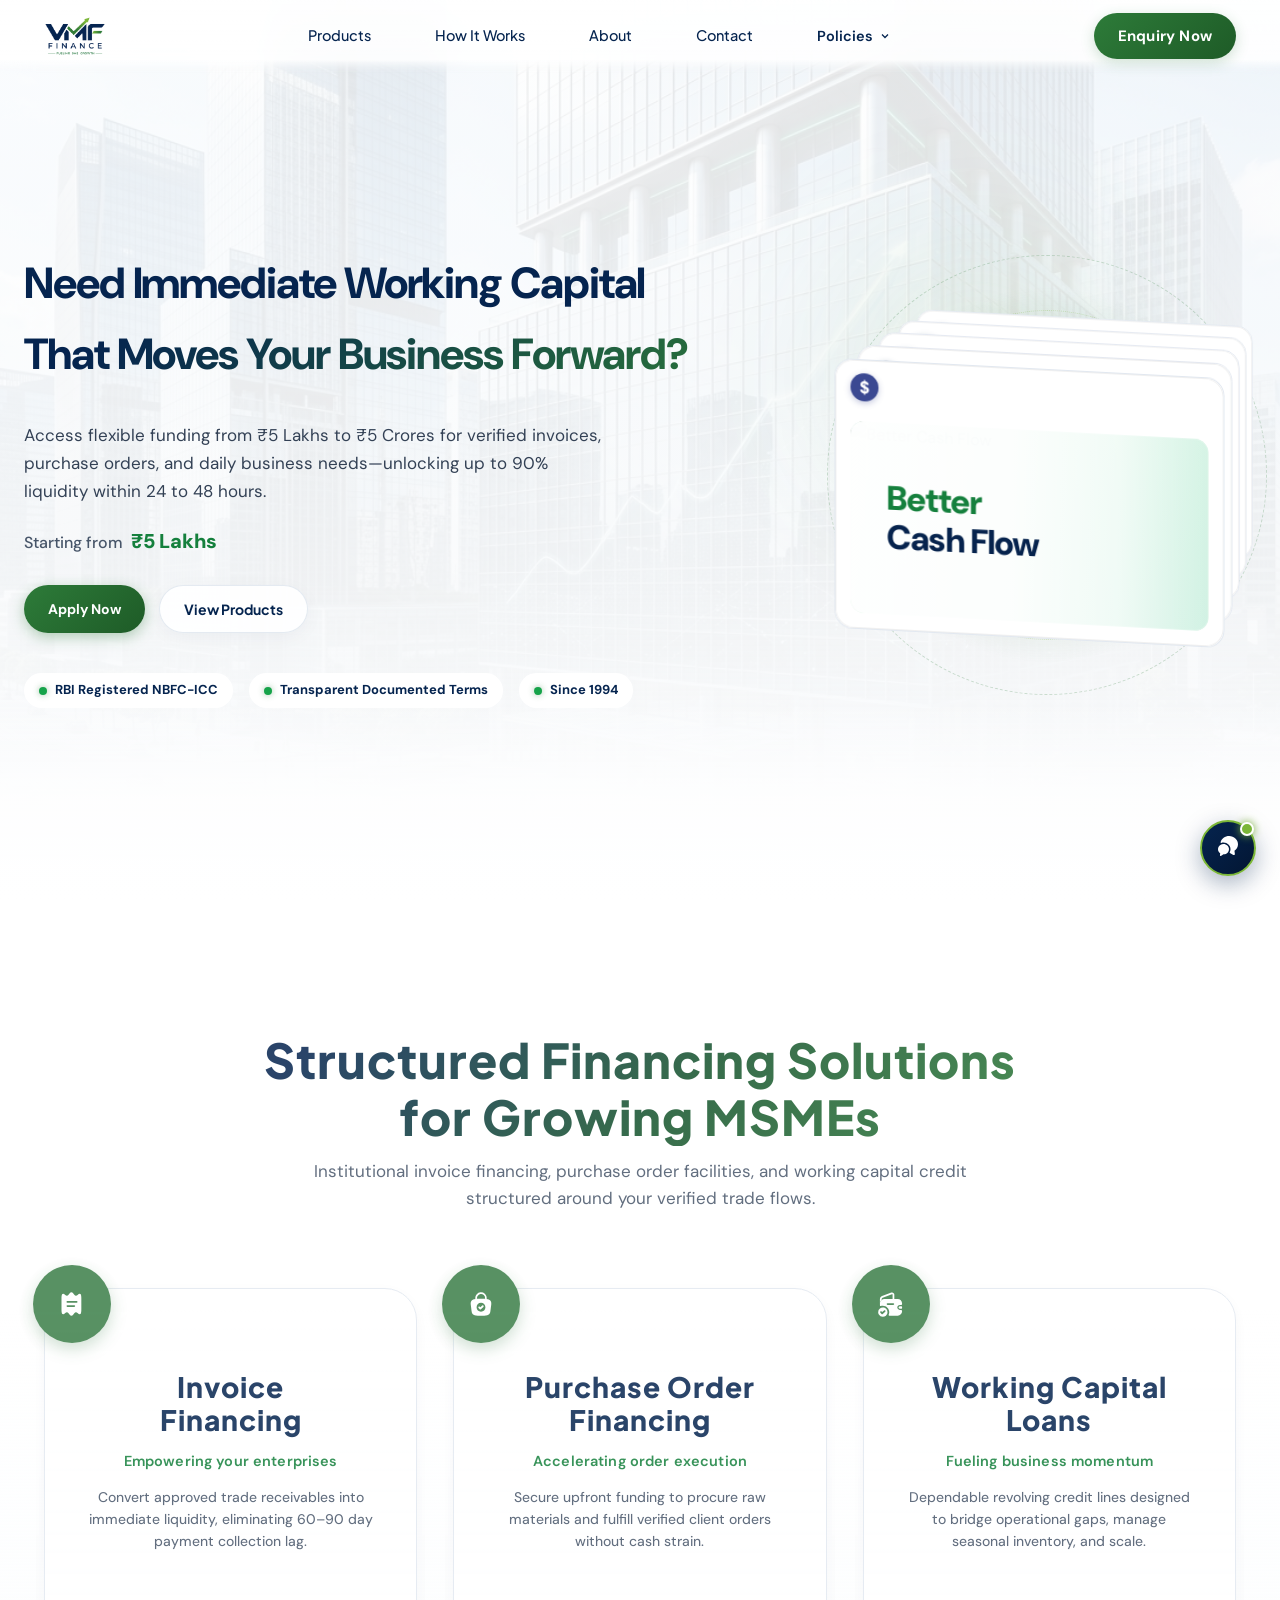
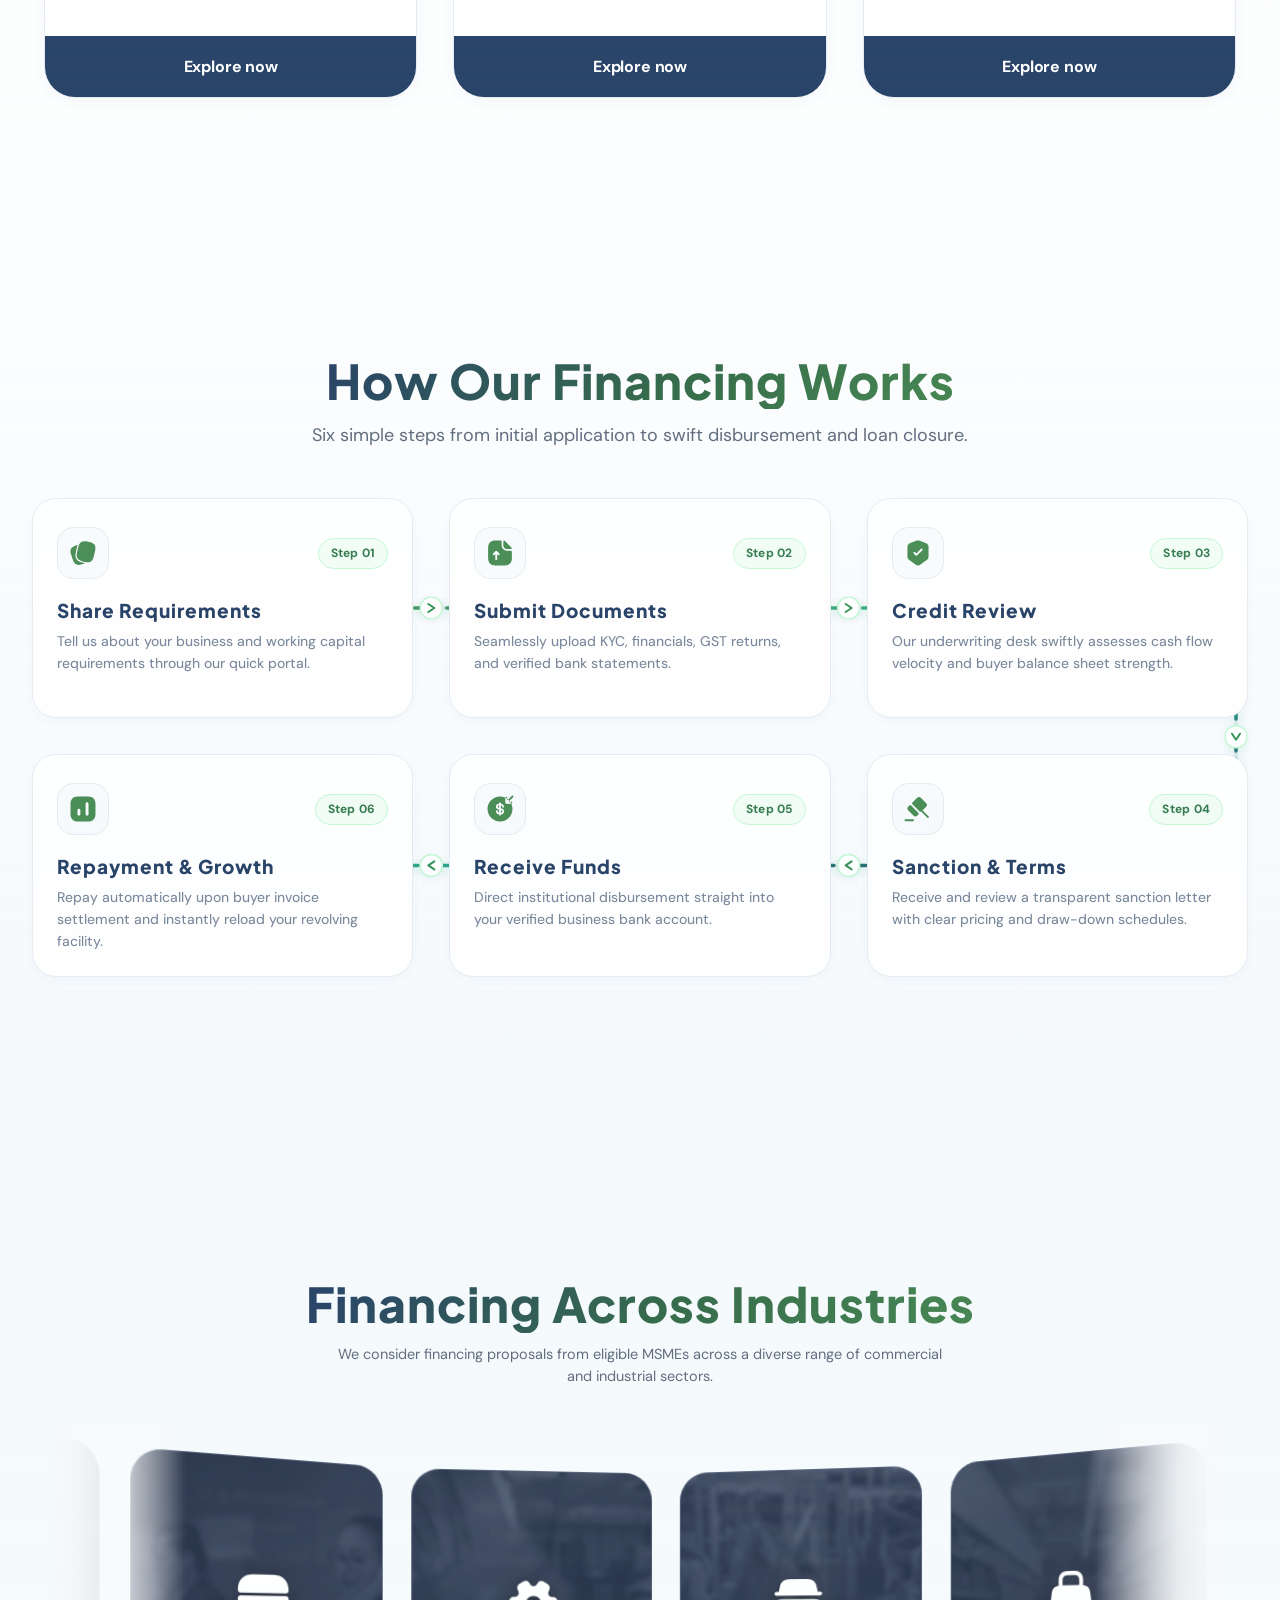
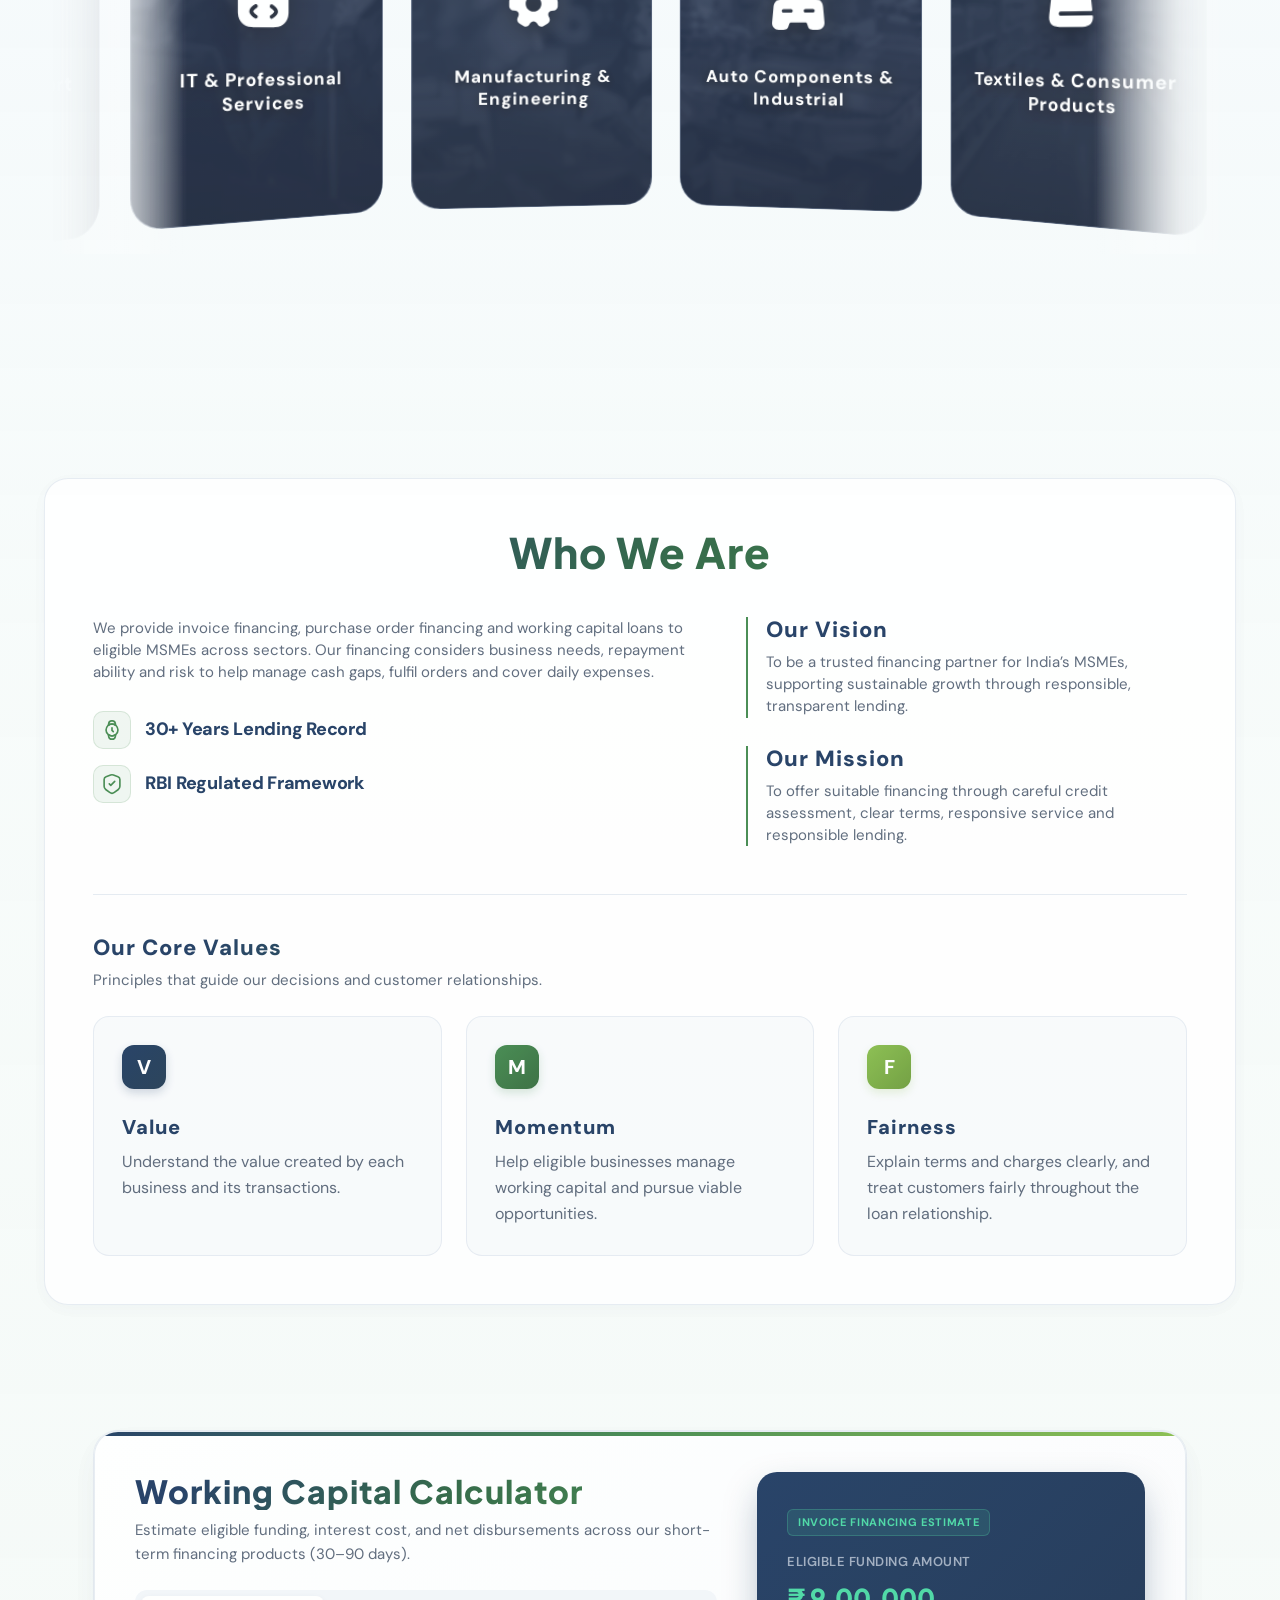
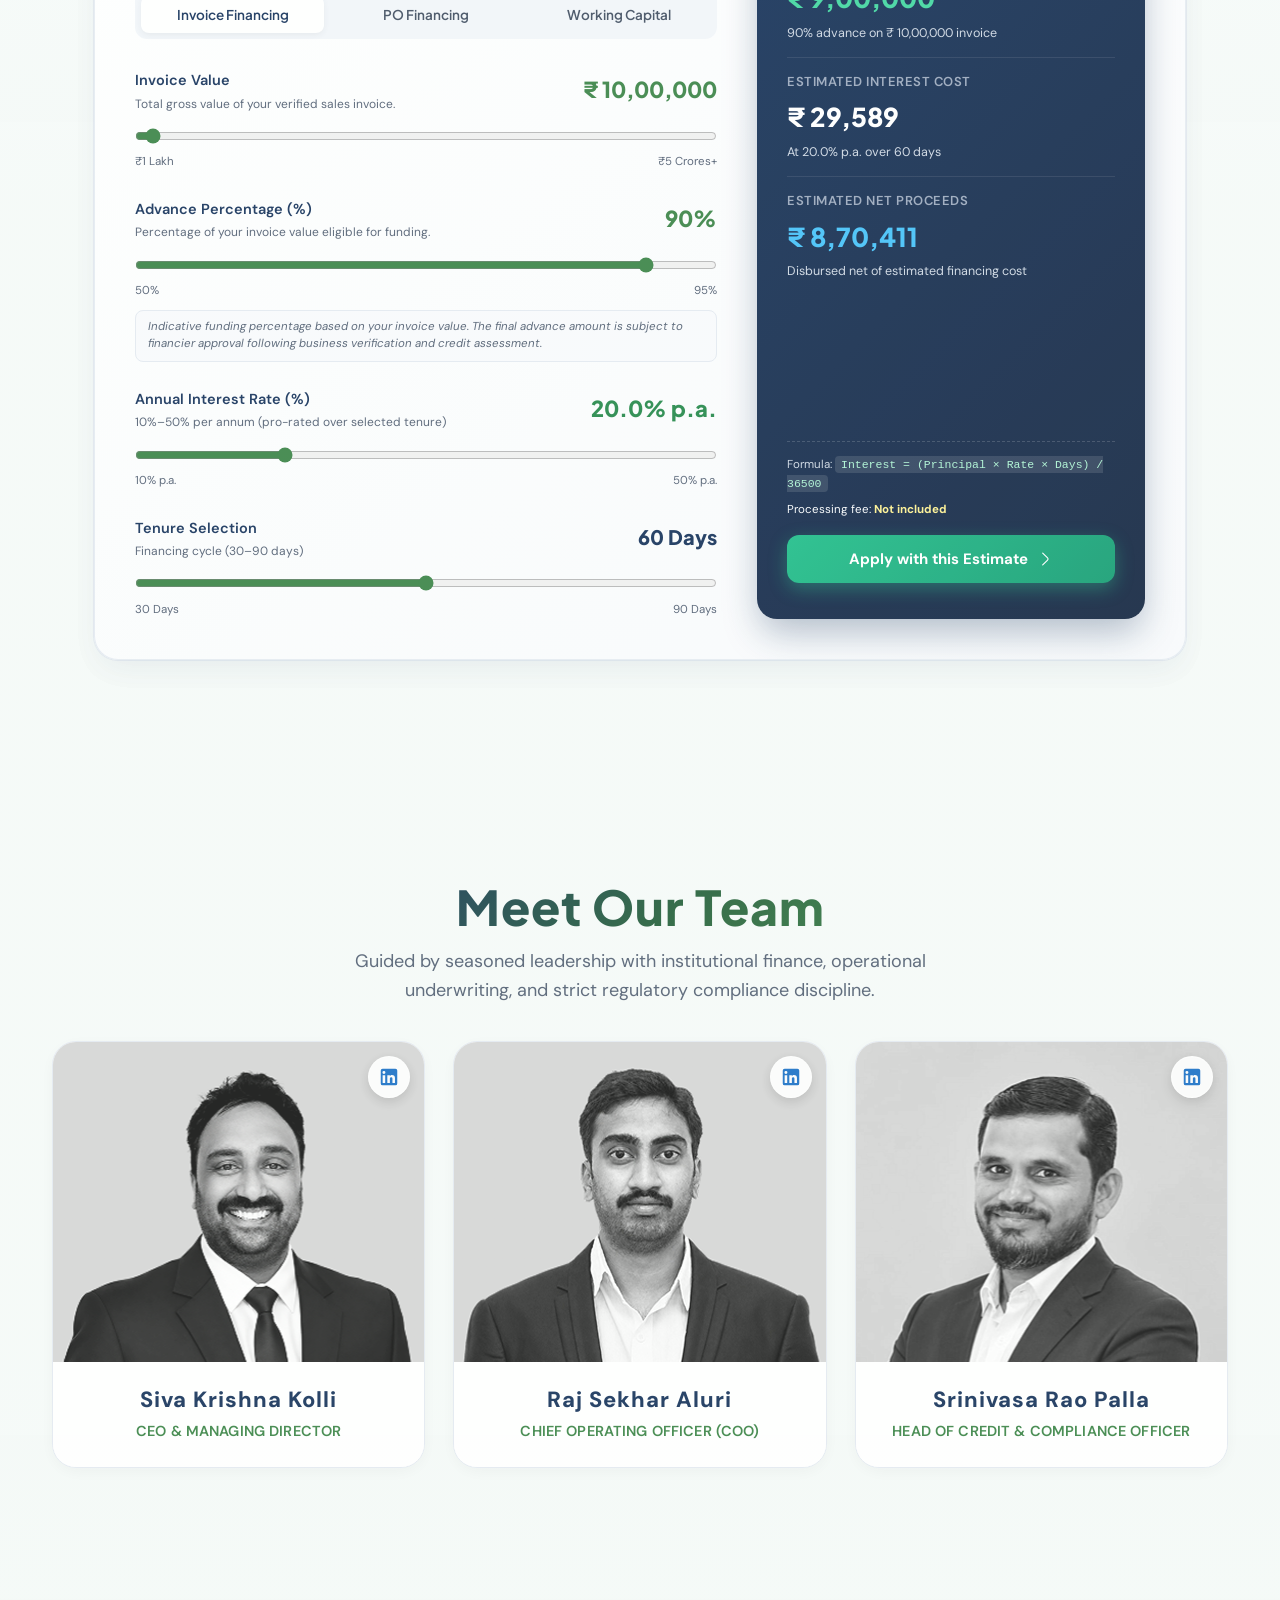
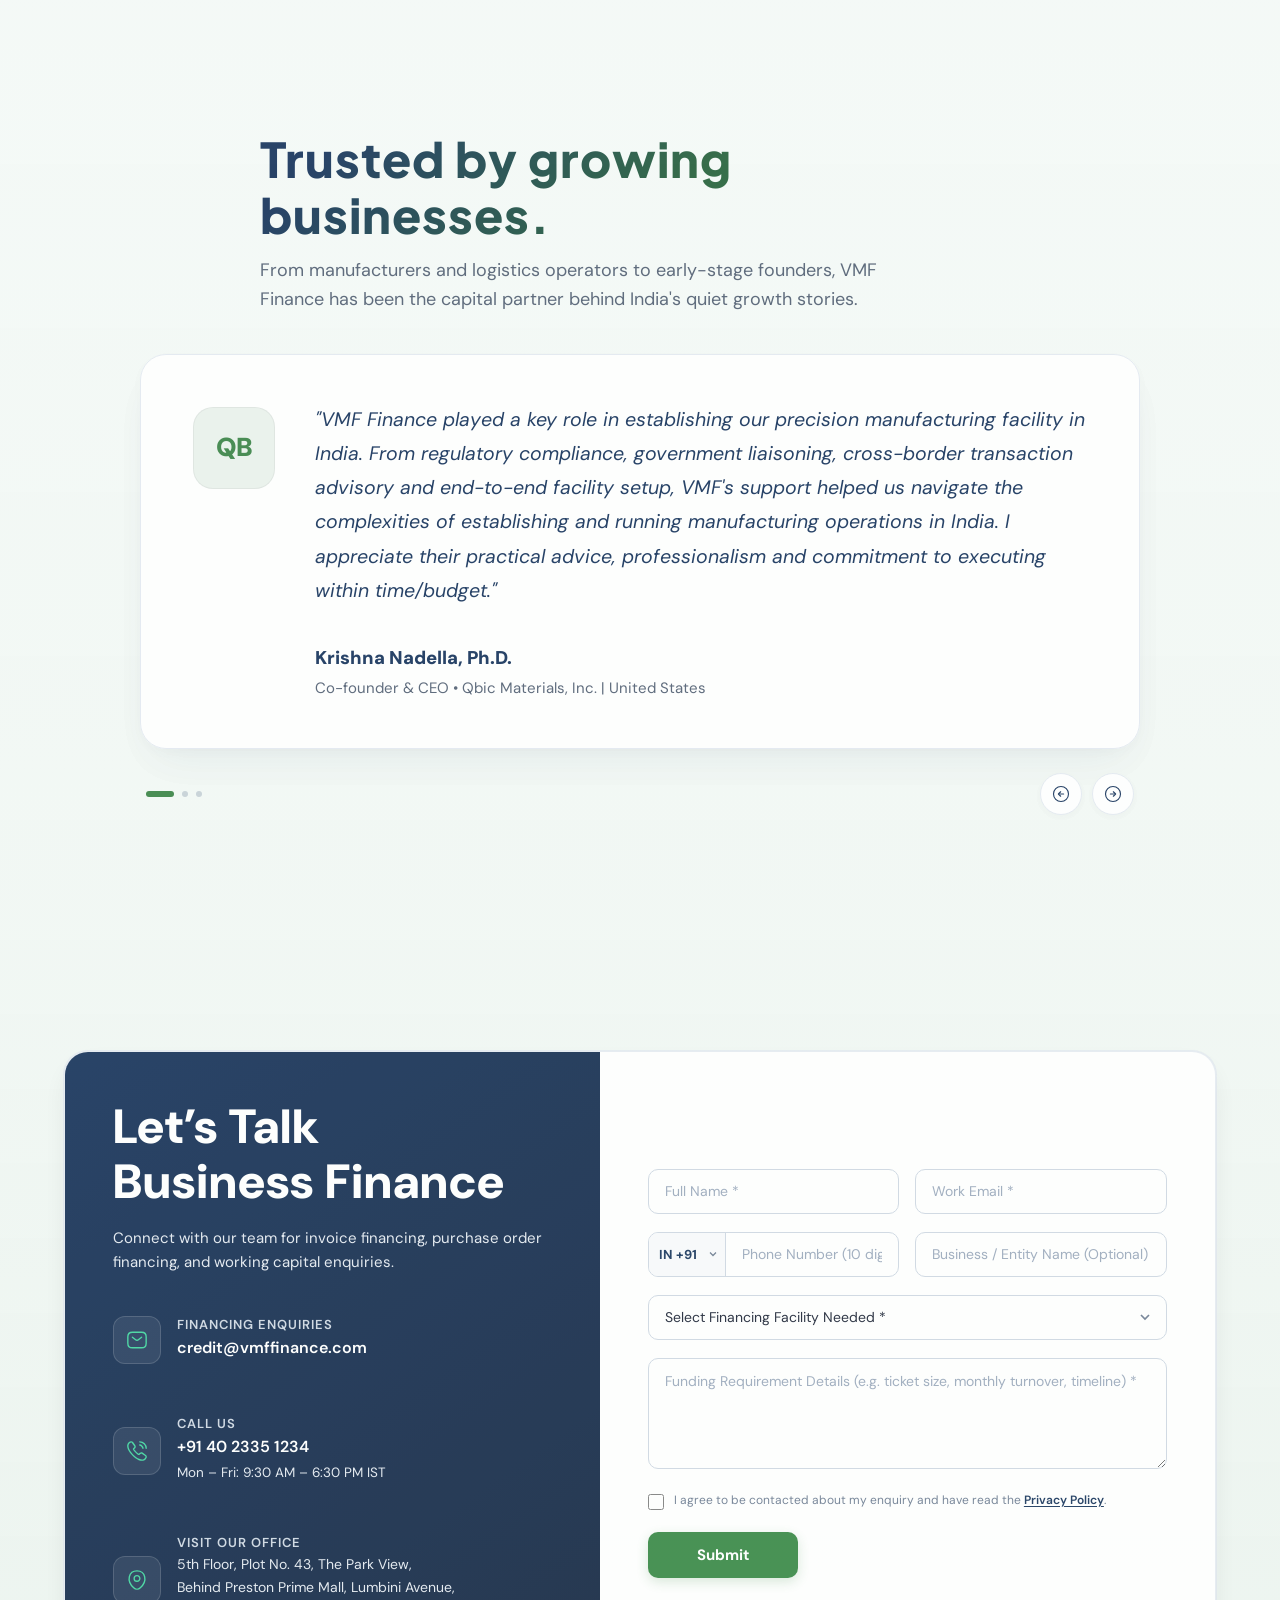
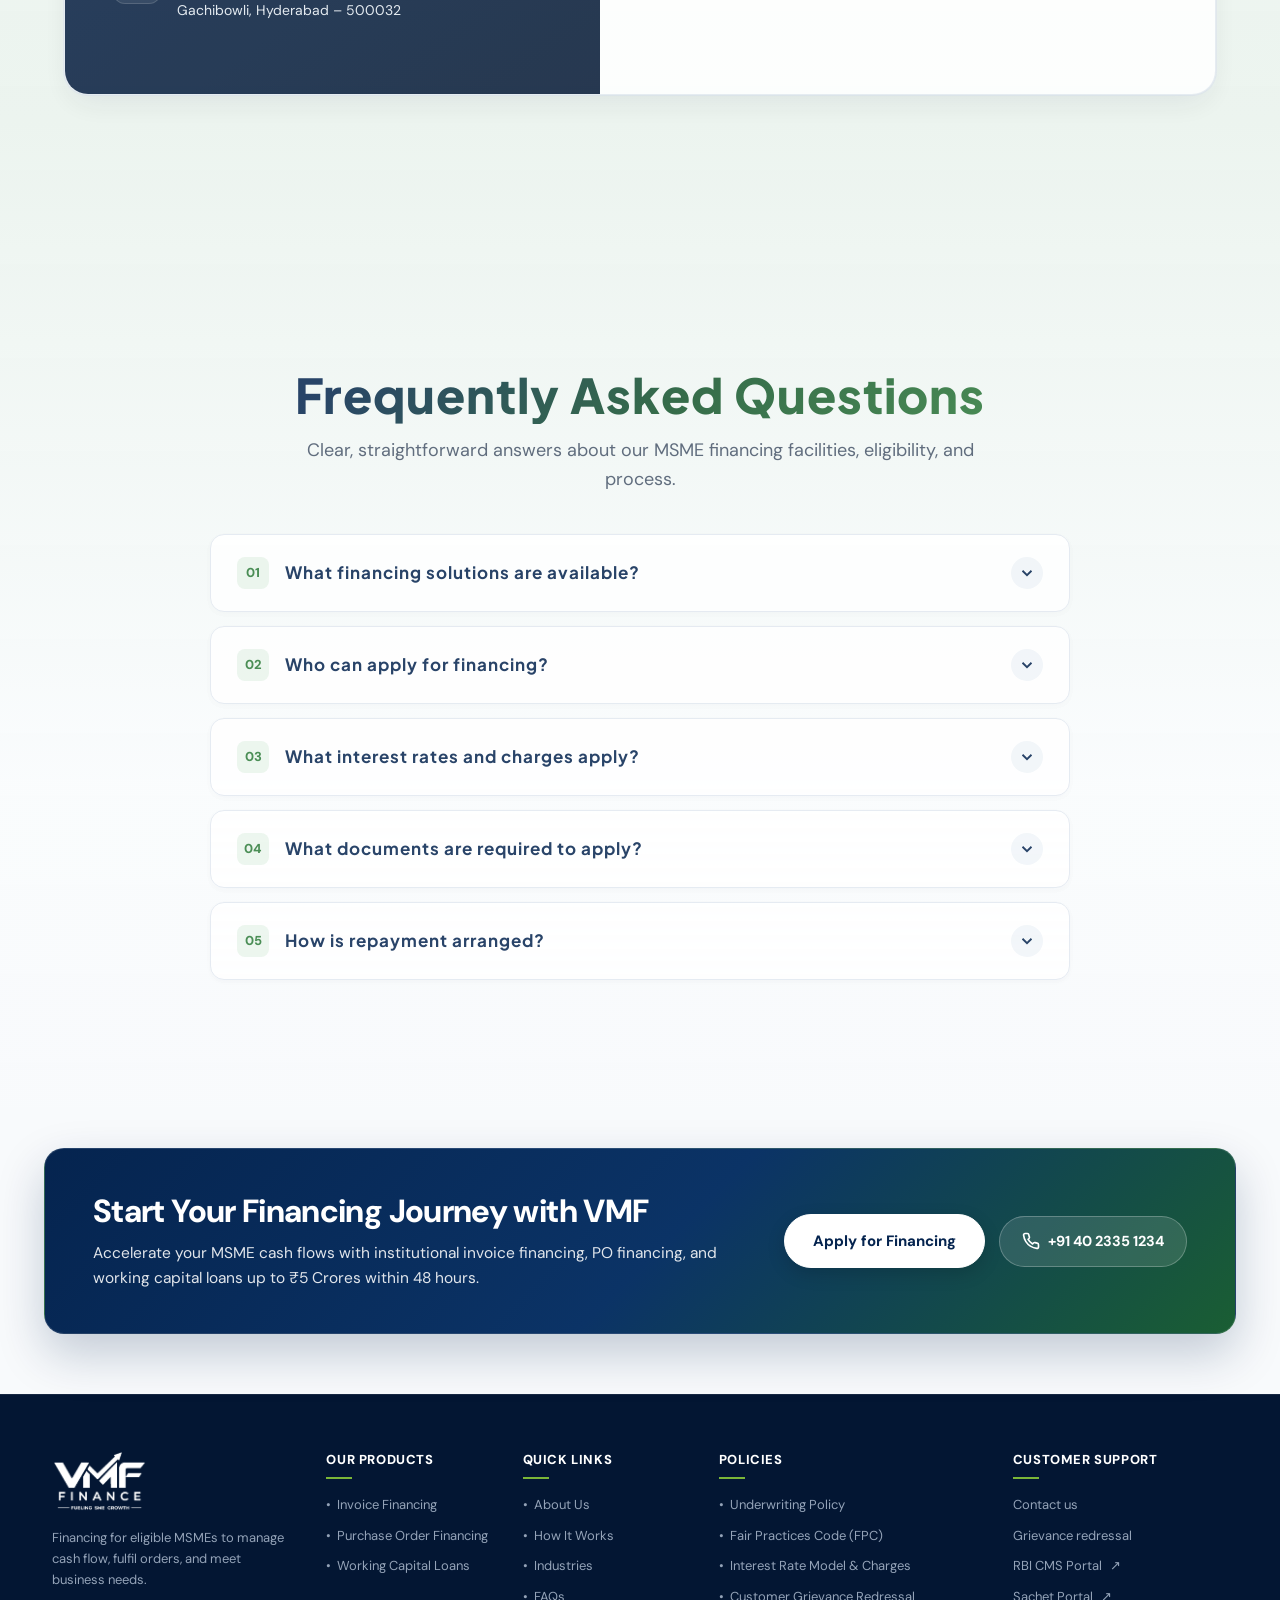
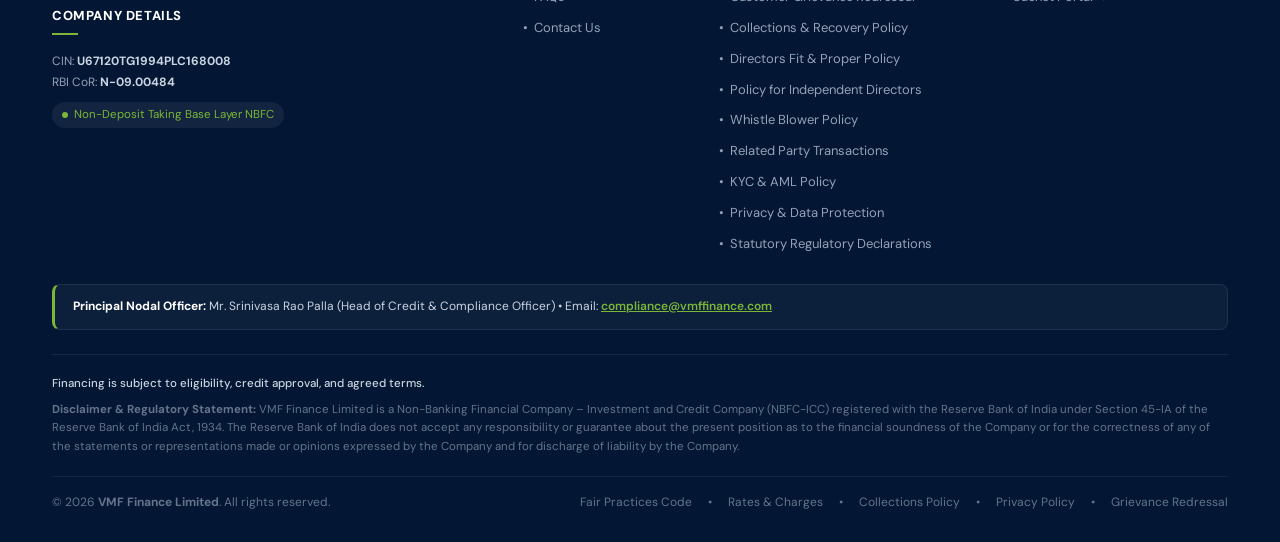
==== commit 6286f722: "feat(calc): revamp calculator with Invoice, PO, and Working Capital models, annual rate labeling, an" ====
--- a/index.html
+++ b/index.html
@@ -898,6 +898,7 @@
             <div>
               <div class="wc-calc-heading-area">
                 <h2 class="wc-calc-title">Working Capital Calculator</h2>
+                <p class="wc-calc-subtitle">Estimate eligible funding, interest cost, and net disbursements across our short-term financing products (30–90 days).</p>
               </div>
 
               <!-- Facility Selector Tabs -->
@@ -907,62 +908,176 @@
                 <button type="button" class="wc-tab-btn" data-facility="Working Capital Loan" onclick="setCalcFacility(this, 'Working Capital Loan')">Working Capital</button>
               </div>
 
-              <!-- Slider 1: Facility Amount -->
-              <div class="wc-slider-block">
-                <div class="wc-slider-top">
-                  <span class="wc-slider-label">Facility Amount</span>
-                  <span class="wc-slider-value" id="calcAmountDisplay">₹ 50 Lakhs</span>
-                </div>
-                <input type="range" id="calcAmountSlider" class="wc-range-input" min="500000" max="50000000" step="500000" value="5000000" oninput="updateWorkingCapitalCalc()">
-                <div style="display: flex; justify-content: space-between; font-size: 12px; color: var(--vmf-text-muted); margin-top: 6px;">
-                  <span>₹5 Lakhs</span>
-                  <span>₹5 Crores+</span>
-                </div>
-              </div>
-
-              <!-- Slider 2: Rate of Interest (ROI) -->
-              <div class="wc-slider-block">
-                <div class="wc-slider-top">
-                  <span class="wc-slider-label">Interest Rate (p.a.)</span>
-                  <span class="wc-slider-value" id="calcRoiDisplay" style="color: #15803D; font-weight: 800;">12.0% p.a.</span>
-                </div>
-                <input type="range" id="calcRoiSlider" class="wc-range-input" min="9" max="20" step="0.5" value="12" oninput="updateWorkingCapitalCalc()">
-                <div style="display: flex; justify-content: space-between; font-size: 12px; color: var(--vmf-text-muted); margin-top: 6px;">
-                  <span>9%</span>
-                  <span>20%</span>
-                </div>
-              </div>
-
-              <!-- Slider 3: Tenure Duration -->
-              <div class="wc-slider-block" style="margin-bottom: 0;">
-                <div class="wc-slider-top">
-                  <span class="wc-slider-label">Tenure</span>
-                  <span class="wc-slider-value" id="calcTenorDisplay" style="font-size: 18px; color: var(--vmf-navy);">60 Days</span>
-                </div>
-                <input type="range" id="calcTenorSlider" class="wc-range-input" min="30" max="120" step="15" value="60" oninput="updateWorkingCapitalCalc()">
-                <div style="display: flex; justify-content: space-between; font-size: 12px; color: var(--vmf-text-muted); margin-top: 6px;">
-                  <span>30 Days</span>
-                  <span>120 Days</span>
+              <!-- Tab 1 Inputs: Invoice Financing -->
+              <div id="calcInvoiceInputs" class="calc-tab-panel">
+                <!-- Slider: Invoice Value -->
+                <div class="wc-slider-block">
+                  <div class="wc-slider-top">
+                    <div>
+                      <span class="wc-slider-label">Invoice Value</span>
+                      <div class="wc-slider-hint">Total gross value of your verified sales invoice.</div>
+                    </div>
+                    <span class="wc-slider-value" id="calcInvoiceValueDisplay">₹ 10,00,000</span>
+                  </div>
+                  <input type="range" id="calcInvoiceValueSlider" class="wc-range-input" min="100000" max="50000000" step="50000" value="1000000" oninput="updateWorkingCapitalCalc()">
+                  <div class="wc-slider-range-limits">
+                    <span>₹1 Lakh</span>
+                    <span>₹5 Crores+</span>
+                  </div>
+                </div>
+
+                <!-- Slider: Advance Percentage (%) -->
+                <div class="wc-slider-block">
+                  <div class="wc-slider-top">
+                    <div>
+                      <span class="wc-slider-label">Advance Percentage (%)</span>
+                      <div class="wc-slider-hint">Percentage of your invoice value eligible for funding.</div>
+                    </div>
+                    <span class="wc-slider-value" id="calcAdvancePercentDisplay">90%</span>
+                  </div>
+                  <input type="range" id="calcAdvancePercentSlider" class="wc-range-input" min="50" max="95" step="1" value="90" oninput="updateWorkingCapitalCalc()">
+                  <div class="wc-slider-range-limits">
+                    <span>50%</span>
+                    <span>95%</span>
+                  </div>
+                  <div class="wc-calc-field-disclaimer">
+                    Indicative funding percentage based on your invoice value. The final advance amount is subject to financier approval following business verification and credit assessment.
+                  </div>
+                </div>
+              </div>
+
+              <!-- Tab 2 Inputs: PO Financing -->
+              <div id="calcPoInputs" class="calc-tab-panel" style="display: none;">
+                <!-- Slider: Purchase Order Value -->
+                <div class="wc-slider-block">
+                  <div class="wc-slider-top">
+                    <div>
+                      <span class="wc-slider-label">Purchase Order Value</span>
+                      <div class="wc-slider-hint">Total confirmed purchase order value from your corporate buyer.</div>
+                    </div>
+                    <span class="wc-slider-value" id="calcPoValueDisplay">₹ 20,00,000</span>
+                  </div>
+                  <input type="range" id="calcPoValueSlider" class="wc-range-input" min="200000" max="50000000" step="100000" value="2000000" oninput="onPoValueChange()">
+                  <div class="wc-slider-range-limits">
+                    <span>₹2 Lakhs</span>
+                    <span>₹5 Crores+</span>
+                  </div>
+                </div>
+
+                <!-- Slider: Fulfilment Cost -->
+                <div class="wc-slider-block">
+                  <div class="wc-slider-top">
+                    <div>
+                      <span class="wc-slider-label">Fulfilment Cost</span>
+                      <div class="wc-slider-hint">Expected procurement &amp; operational cost to complete order.</div>
+                    </div>
+                    <span class="wc-slider-value" id="calcFulfilmentCostDisplay">₹ 14,00,000</span>
+                  </div>
+                  <input type="range" id="calcFulfilmentCostSlider" class="wc-range-input" min="100000" max="2000000" step="50000" value="1400000" oninput="updateWorkingCapitalCalc()">
+                  <div class="wc-slider-range-limits">
+                    <span>₹1 Lakh</span>
+                    <span id="calcFulfilmentMaxLimitDisplay">₹20,00,000 (PO Max)</span>
+                  </div>
+                </div>
+
+                <!-- Slider: Funding Percentage (%) -->
+                <div class="wc-slider-block">
+                  <div class="wc-slider-top">
+                    <div>
+                      <span class="wc-slider-label">Funding Percentage (%)</span>
+                      <div class="wc-slider-hint">Percentage of fulfilment cost funded by VMF.</div>
+                    </div>
+                    <span class="wc-slider-value" id="calcPoFundingPercentDisplay">80%</span>
+                  </div>
+                  <input type="range" id="calcPoFundingPercentSlider" class="wc-range-input" min="50" max="90" step="1" value="80" oninput="updateWorkingCapitalCalc()">
+                  <div class="wc-slider-range-limits">
+                    <span>50%</span>
+                    <span>90%</span>
+                  </div>
+                </div>
+              </div>
+
+              <!-- Tab 3 Inputs: Working Capital Loans -->
+              <div id="calcWcInputs" class="calc-tab-panel" style="display: none;">
+                <!-- Slider: Working Capital Required -->
+                <div class="wc-slider-block">
+                  <div class="wc-slider-top">
+                    <div>
+                      <span class="wc-slider-label">Working Capital Required</span>
+                      <div class="wc-slider-hint">Direct liquidity requirement for operational cash-flow needs.</div>
+                    </div>
+                    <span class="wc-slider-value" id="calcWcValueDisplay">₹ 25,00,000</span>
+                  </div>
+                  <input type="range" id="calcWcValueSlider" class="wc-range-input" min="500000" max="50000000" step="100000" value="2500000" oninput="updateWorkingCapitalCalc()">
+                  <div class="wc-slider-range-limits">
+                    <span>₹5 Lakhs</span>
+                    <span>₹5 Crores+</span>
+                  </div>
+                </div>
+              </div>
+
+              <!-- Common Inputs: Annual Interest Rate (%) and Tenure -->
+              <div class="calc-common-inputs">
+                <!-- Slider: Annual Interest Rate (%) -->
+                <div class="wc-slider-block">
+                  <div class="wc-slider-top">
+                    <div>
+                      <span class="wc-slider-label">Annual Interest Rate (%)</span>
+                      <div class="wc-slider-hint">10%–50% per annum (pro-rated over selected tenure)</div>
+                    </div>
+                    <span class="wc-slider-value" id="calcRoiDisplay" style="color: #15803D; font-weight: 800;">20.0% p.a.</span>
+                  </div>
+                  <input type="range" id="calcRoiSlider" class="wc-range-input" min="10" max="50" step="0.5" value="20" oninput="updateWorkingCapitalCalc()">
+                  <div class="wc-slider-range-limits">
+                    <span>10% p.a.</span>
+                    <span>50% p.a.</span>
+                  </div>
+                </div>
+
+                <!-- Slider: Tenure Selection -->
+                <div class="wc-slider-block" style="margin-bottom: 0;">
+                  <div class="wc-slider-top">
+                    <div>
+                      <span class="wc-slider-label">Tenure Selection</span>
+                      <div class="wc-slider-hint">Financing cycle (30–90 days)</div>
+                    </div>
+                    <span class="wc-slider-value" id="calcTenorDisplay" style="font-size: 20px; color: var(--vmf-navy);">60 Days</span>
+                  </div>
+                  <input type="range" id="calcTenorSlider" class="wc-range-input" min="30" max="90" step="1" value="60" oninput="updateWorkingCapitalCalc()">
+                  <div class="wc-slider-range-limits">
+                    <span>30 Days</span>
+                    <span>90 Days</span>
+                  </div>
                 </div>
               </div>
             </div>
 
             <!-- Right Column: Results & Instant Action -->
             <div class="wc-calc-results-card">
-              <div class="wc-result-row">
-                <div class="wc-res-label">Estimated Advance</div>
-                <div class="wc-res-value highlight-emerald" id="calcAdvanceDisplay">₹ 45,00,000</div>
-              </div>
-
-              <div class="wc-result-row">
-                <div class="wc-res-label">Estimated Financing Cost</div>
-                <div class="wc-res-value" id="calcCostDisplay">₹ 88,767</div>
-              </div>
-
-              <button type="button" class="wc-calc-apply-btn" onclick="applyWithCalculatorEstimate()">
-                <span>Check Eligibility</span>
-                <svg width="18" height="18" viewBox="0 0 24 24" fill="none" stroke="currentColor" stroke-width="2.2" stroke-linecap="round" stroke-linejoin="round"><path stroke-linecap="round" stroke-linejoin="round" stroke-miterlimit="10" stroke-width="1.5" d="M8.91 19.92l6.52-6.52c.77-.77.77-2.03 0-2.8L8.91 4.08"/></svg>
-              </button>
+              <div>
+                <div class="wc-facility-badge" id="calcFacilityBadge">Invoice Financing Estimate</div>
+                <!-- Dynamic Results List -->
+                <div id="calcResultsContent">
+                  <!-- Injected via updateWorkingCapitalCalc() -->
+                </div>
+              </div>
+
+              <div>
+                <!-- Calculation Formula and Fee Transparency -->
+                <div class="wc-calc-summary-footer">
+                  <div class="wc-calc-formula-tag">
+                    Formula: <code>Interest = (Principal × Rate × Days) / 36500</code>
+                  </div>
+                  <div class="wc-calc-fee-tag">
+                    <span>Processing fee: <strong>Not included</strong></span>
+                  </div>
+                </div>
+
+                <button type="button" class="wc-calc-apply-btn" onclick="applyWithCalculatorEstimate()">
+                  <span>Apply with this Estimate</span>
+                  <svg width="18" height="18" viewBox="0 0 24 24" fill="none" stroke="currentColor" stroke-width="2.2" stroke-linecap="round" stroke-linejoin="round"><path stroke-linecap="round" stroke-linejoin="round" stroke-miterlimit="10" stroke-width="1.5" d="M8.91 19.92l6.52-6.52c.77-.77.77-2.03 0-2.8L8.91 4.08"/></svg>
+                </button>
+              </div>
             </div>
           </div>
         </div>
--- a/fintech-modern.css
+++ b/fintech-modern.css
@@ -759,6 +759,9 @@
 }
 
 @media (max-width: 600px) {
+  .wc-calc-container {
+    padding: 0 16px;
+  }
   .wc-calc-card {
     padding: 24px 16px;
     border-radius: 18px;
@@ -772,6 +775,13 @@
   }
   .wc-calc-title {
     font-size: 22px;
+  }
+  .wc-res-value {
+    font-size: 22px;
+  }
+  .wc-result-row {
+    padding-bottom: 12px;
+    margin-bottom: 12px;
   }
 }
 
@@ -871,10 +881,92 @@
   cursor: pointer;
 }
 
+.wc-slider-hint {
+  font-size: 12px;
+  color: var(--vmf-text-muted);
+  margin-top: 3px;
+  font-weight: 400;
+  line-height: 1.35;
+}
+
+.wc-slider-range-limits {
+  display: flex;
+  justify-content: space-between;
+  font-size: 11.5px;
+  color: var(--vmf-text-muted);
+  margin-top: 6px;
+}
+
+.wc-calc-field-disclaimer {
+  font-size: 11.5px;
+  line-height: 1.45;
+  color: #475569;
+  background: #F8FAFC;
+  border: 1px solid #E2E8F0;
+  border-radius: 8px;
+  padding: 8px 12px;
+  margin-top: 10px;
+  font-style: italic;
+}
+
+.wc-facility-badge {
+  display: inline-block;
+  font-size: 11px;
+  text-transform: uppercase;
+  letter-spacing: 0.06em;
+  font-weight: 700;
+  color: #34D399;
+  background: rgba(52, 211, 153, 0.12);
+  border: 1px solid rgba(52, 211, 153, 0.25);
+  border-radius: 6px;
+  padding: 4px 10px;
+  margin-bottom: 16px;
+}
+
+.wc-calc-summary-footer {
+  display: flex;
+  flex-direction: column;
+  gap: 8px;
+  padding: 14px 0 16px 0;
+  margin-top: 16px;
+  border-top: 1px dashed rgba(255, 255, 255, 0.16);
+}
+
+.wc-calc-formula-tag {
+  font-size: 11.5px;
+  color: #CBD5E1;
+}
+
+.wc-calc-formula-tag code {
+  background: rgba(255, 255, 255, 0.12);
+  padding: 2px 6px;
+  border-radius: 4px;
+  color: #A7F3D0;
+  font-family: monospace;
+  font-size: 11.5px;
+}
+
+.wc-calc-fee-tag {
+  font-size: 11.5px;
+  color: #F8FAFC;
+}
+
+.wc-calc-fee-tag strong {
+  color: #FEF08A;
+}
+
+.highlight-cyan {
+  color: #38BDF8 !important;
+}
+
+.highlight-amber {
+  color: #FBBF24 !important;
+}
+
 .wc-calc-results-card {
   background: linear-gradient(135deg, #05244F 0%, #031633 100%);
   border-radius: 20px;
-  padding: 40px 32px;
+  padding: 36px 30px;
   color: #FFFFFF;
   box-shadow: 0 16px 36px -4px rgba(5, 36, 79, 0.35);
   position: relative;
@@ -899,12 +991,12 @@
 }
 
 .wc-result-row {
-  margin-bottom: 0;
-  border-bottom: 1px solid rgba(255, 255, 255, 0.1);
-  padding-bottom: 20px;
-}
-
-.wc-result-row:last-of-type {
+  margin-bottom: 14px;
+  border-bottom: 1px solid rgba(255, 255, 255, 0.09);
+  padding-bottom: 14px;
+}
+
+.wc-result-row:last-child {
   border-bottom: none;
   padding-bottom: 0;
   margin-bottom: 0;
@@ -1784,9 +1876,9 @@
 
 .nav-dropdown-menu {
   position: absolute;
-  top: calc(100% + 8px);
+  top: calc(100% + 4px);
   right: 0;
-  width: 320px;
+  width: 330px;
   background: #FFFFFF;
   border: 1px solid #E2E8F0;
   border-radius: 16px;
@@ -1799,28 +1891,32 @@
   animation: dropdownFadeIn 0.2s cubic-bezier(0.16, 1, 0.3, 1);
 }
 
-@keyframes dropdownFadeIn {
-  from {
-    opacity: 0;
-    transform: translateY(-8px);
-  }
-  to {
-    opacity: 1;
-    transform: translateY(0);
-  }
+/* Invisible bridge so mouse never leaves the hover zone */
+.nav-dropdown-menu::before {
+  content: '';
+  position: absolute;
+  top: -14px;
+  left: 0;
+  right: 0;
+  height: 14px;
+  background: transparent;
 }
 
 .nav-dropdown.open .nav-dropdown-menu {
-  display: flex;
+  display: flex !important;
 }
 
 /* Also support hover on desktop devices */
 @media (hover: hover) and (min-width: 769px) {
   .nav-dropdown:hover .nav-dropdown-menu {
-    display: flex;
+    display: flex !important;
   }
   .nav-dropdown:hover .nav-dropdown-chevron {
     transform: rotate(180deg);
+  }
+  .nav-dropdown:hover .nav-dropdown-trigger {
+    color: var(--vmf-green);
+    background: rgba(45, 123, 57, 0.08);
   }
 }
 
@@ -2063,20 +2159,21 @@
   min-width: 520px;
 }
 
-.policy-callout-box {
-  background: #EFF6FF;
-  border-left: 4px solid #2563EB;
-  padding: 14px 18px;
-  border-radius: 0 8px 8px 0;
-  margin: 16px 0;
-  font-size: 13.5px;
-  color: #1E3A8A;
-}
-
+.policy-callout-box,
 .policy-callout-green {
-  background: #F0FDF4;
-  border-left: 4px solid #16A34A;
-  color: #14532D;
+  background: transparent !important;
+  border: none !important;
+  border-left: none !important;
+  padding: 6px 0 !important;
+  margin: 14px 0 !important;
+  font-size: 14.5px !important;
+  line-height: 1.68 !important;
+  color: #334155 !important;
+}
+
+.policy-callout-box strong,
+.policy-callout-green strong {
+  color: #05244F !important;
 }
 
 .contact-section {
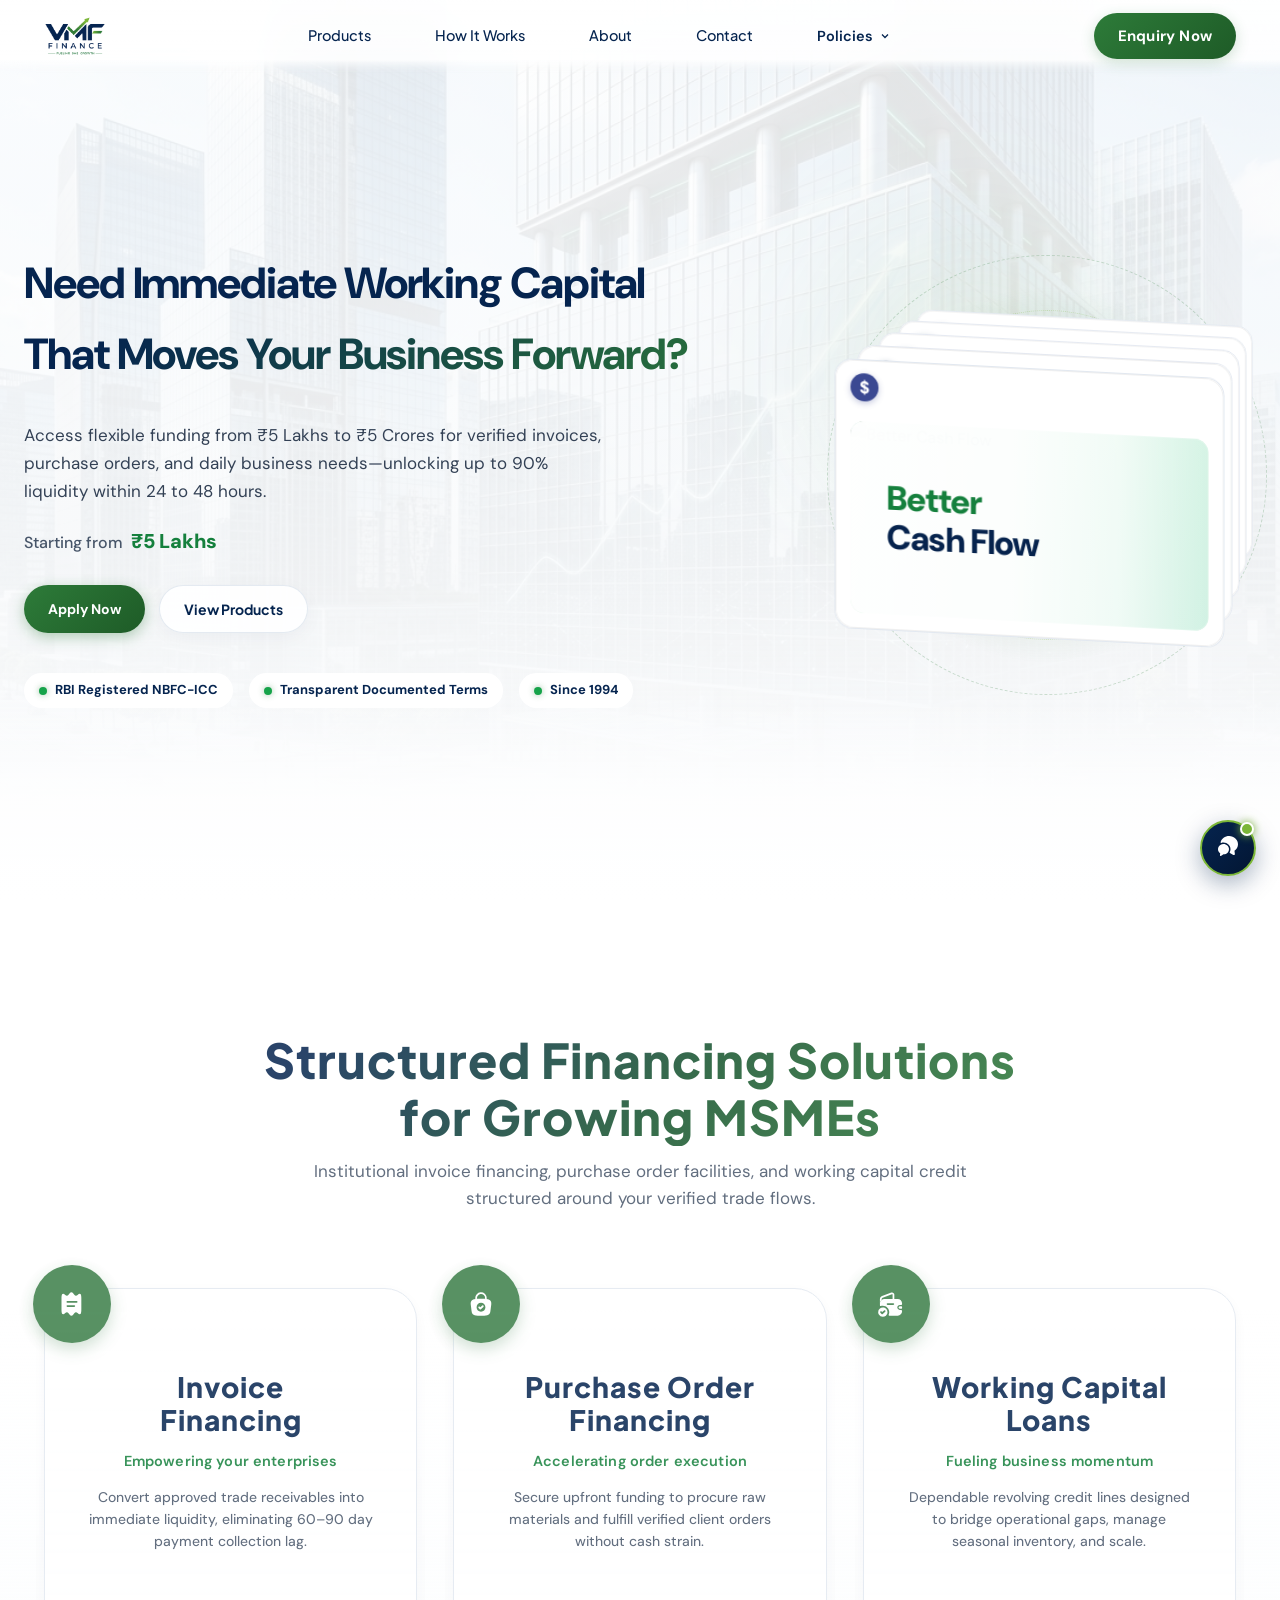
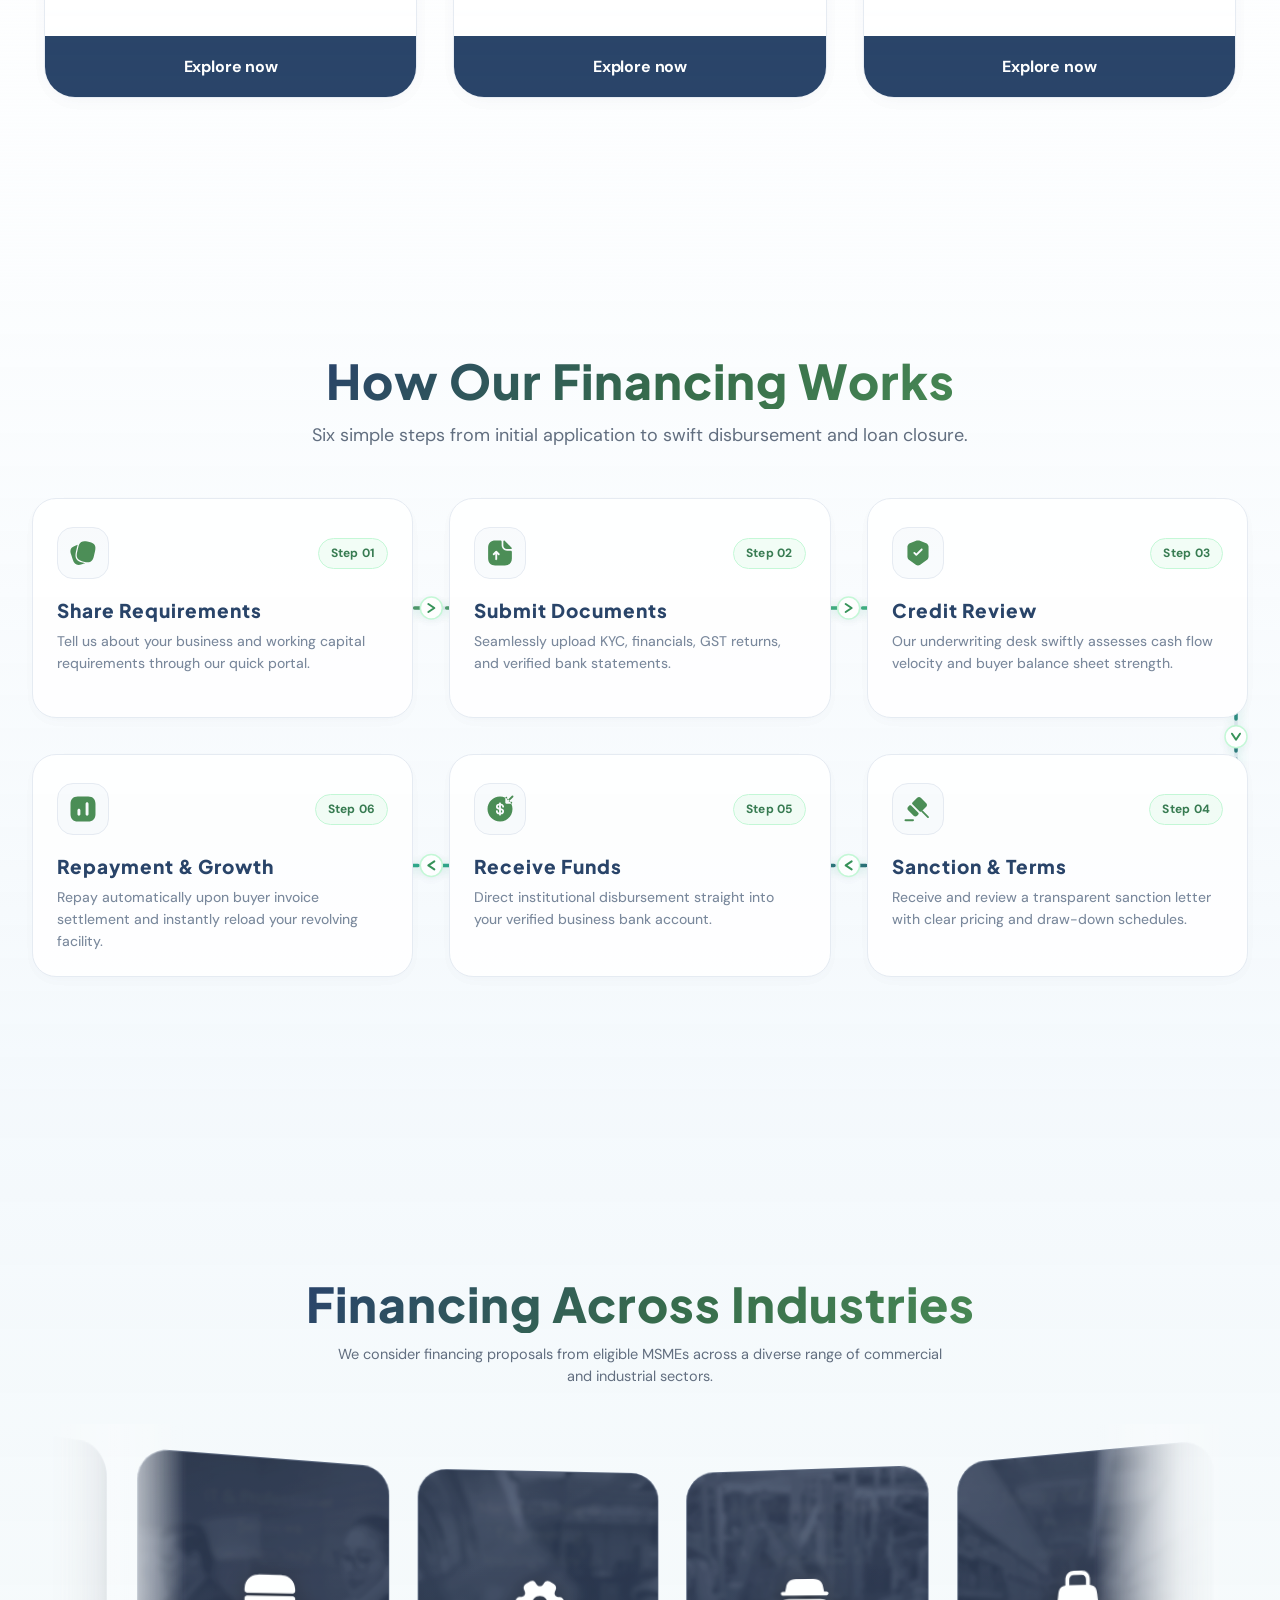
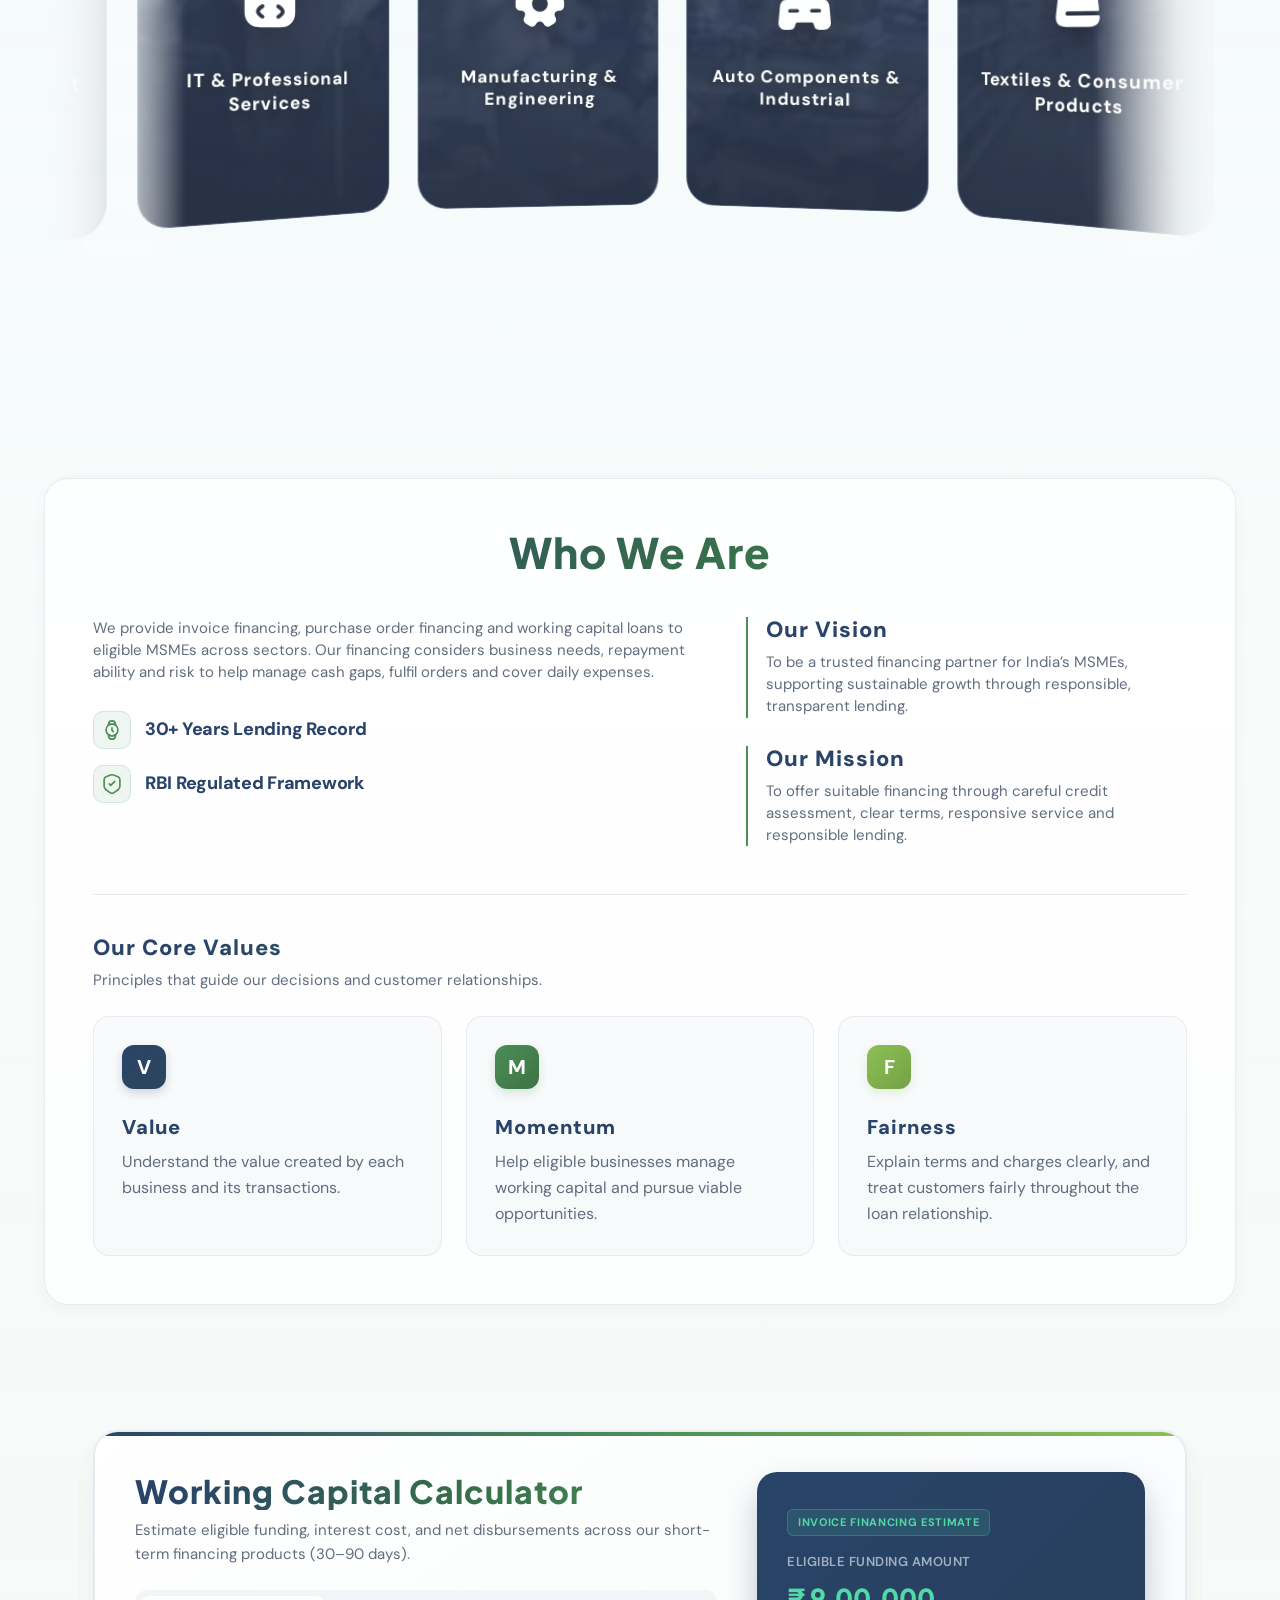
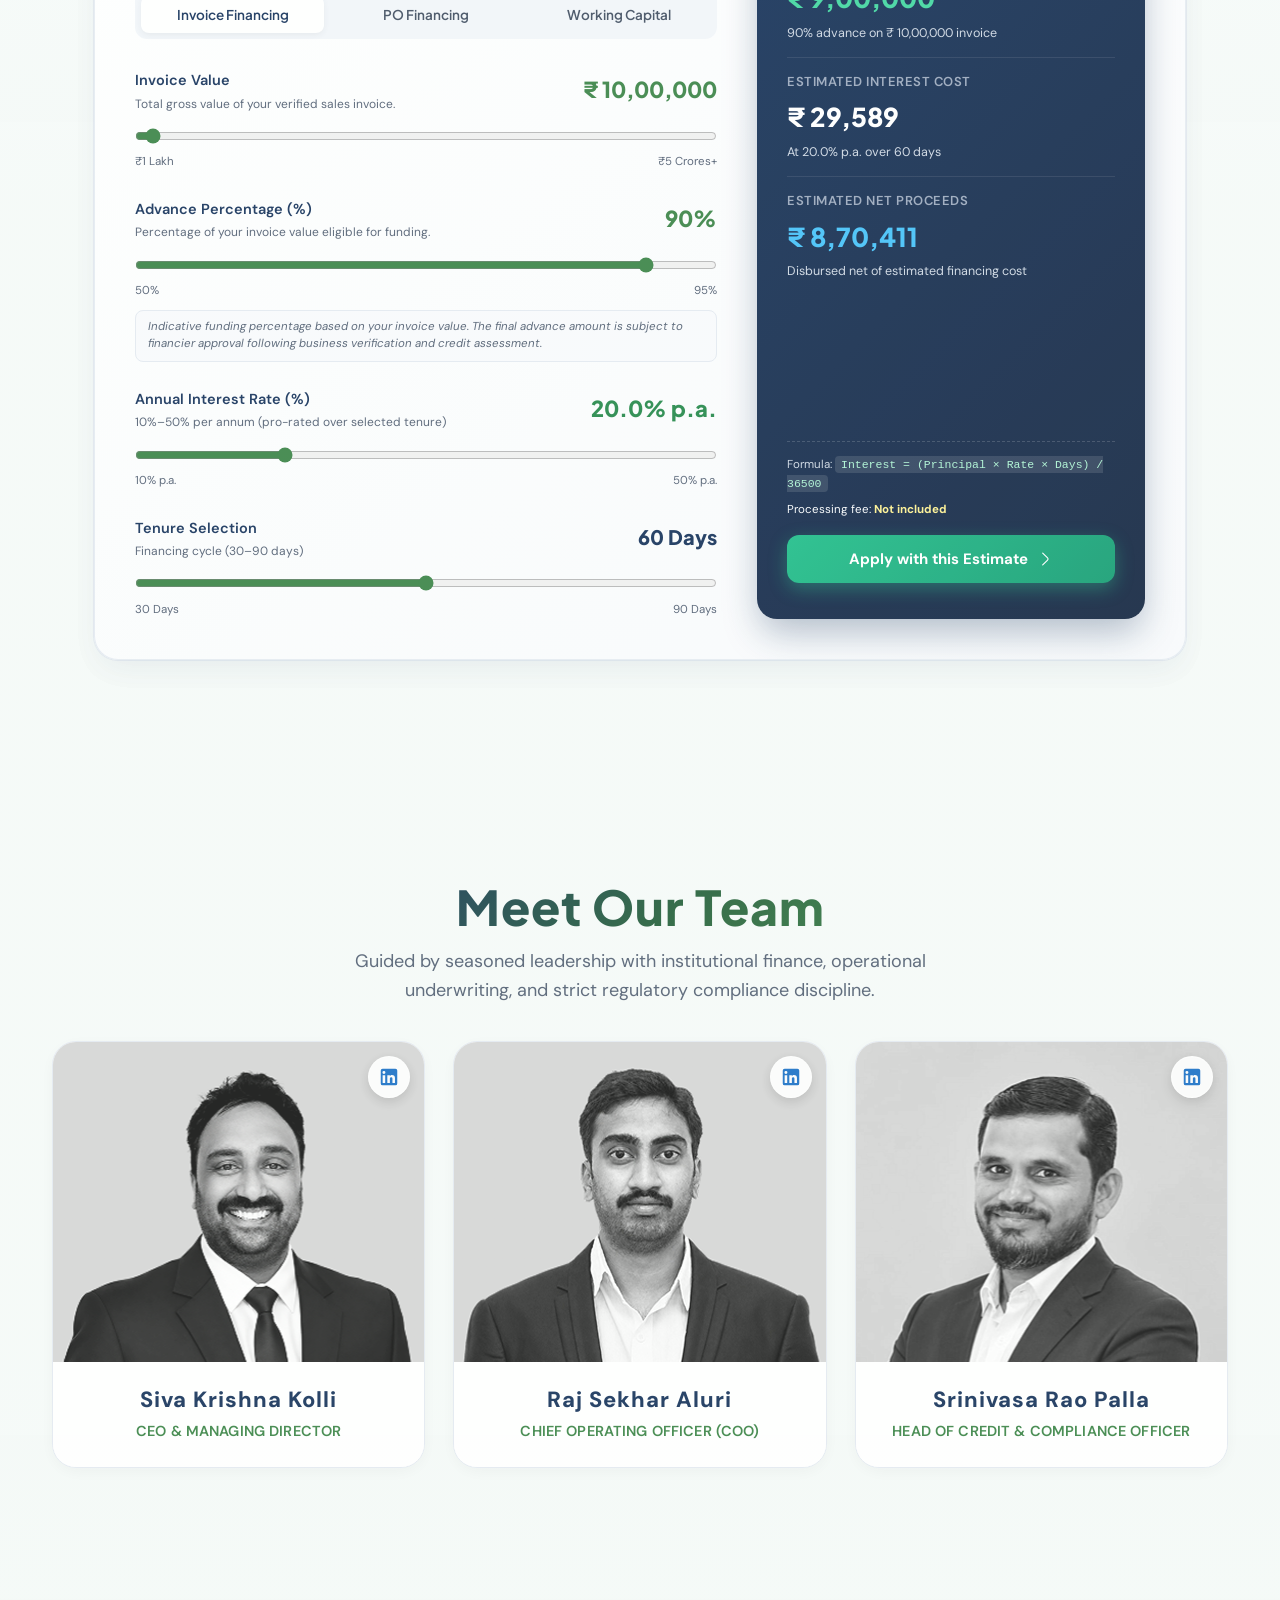
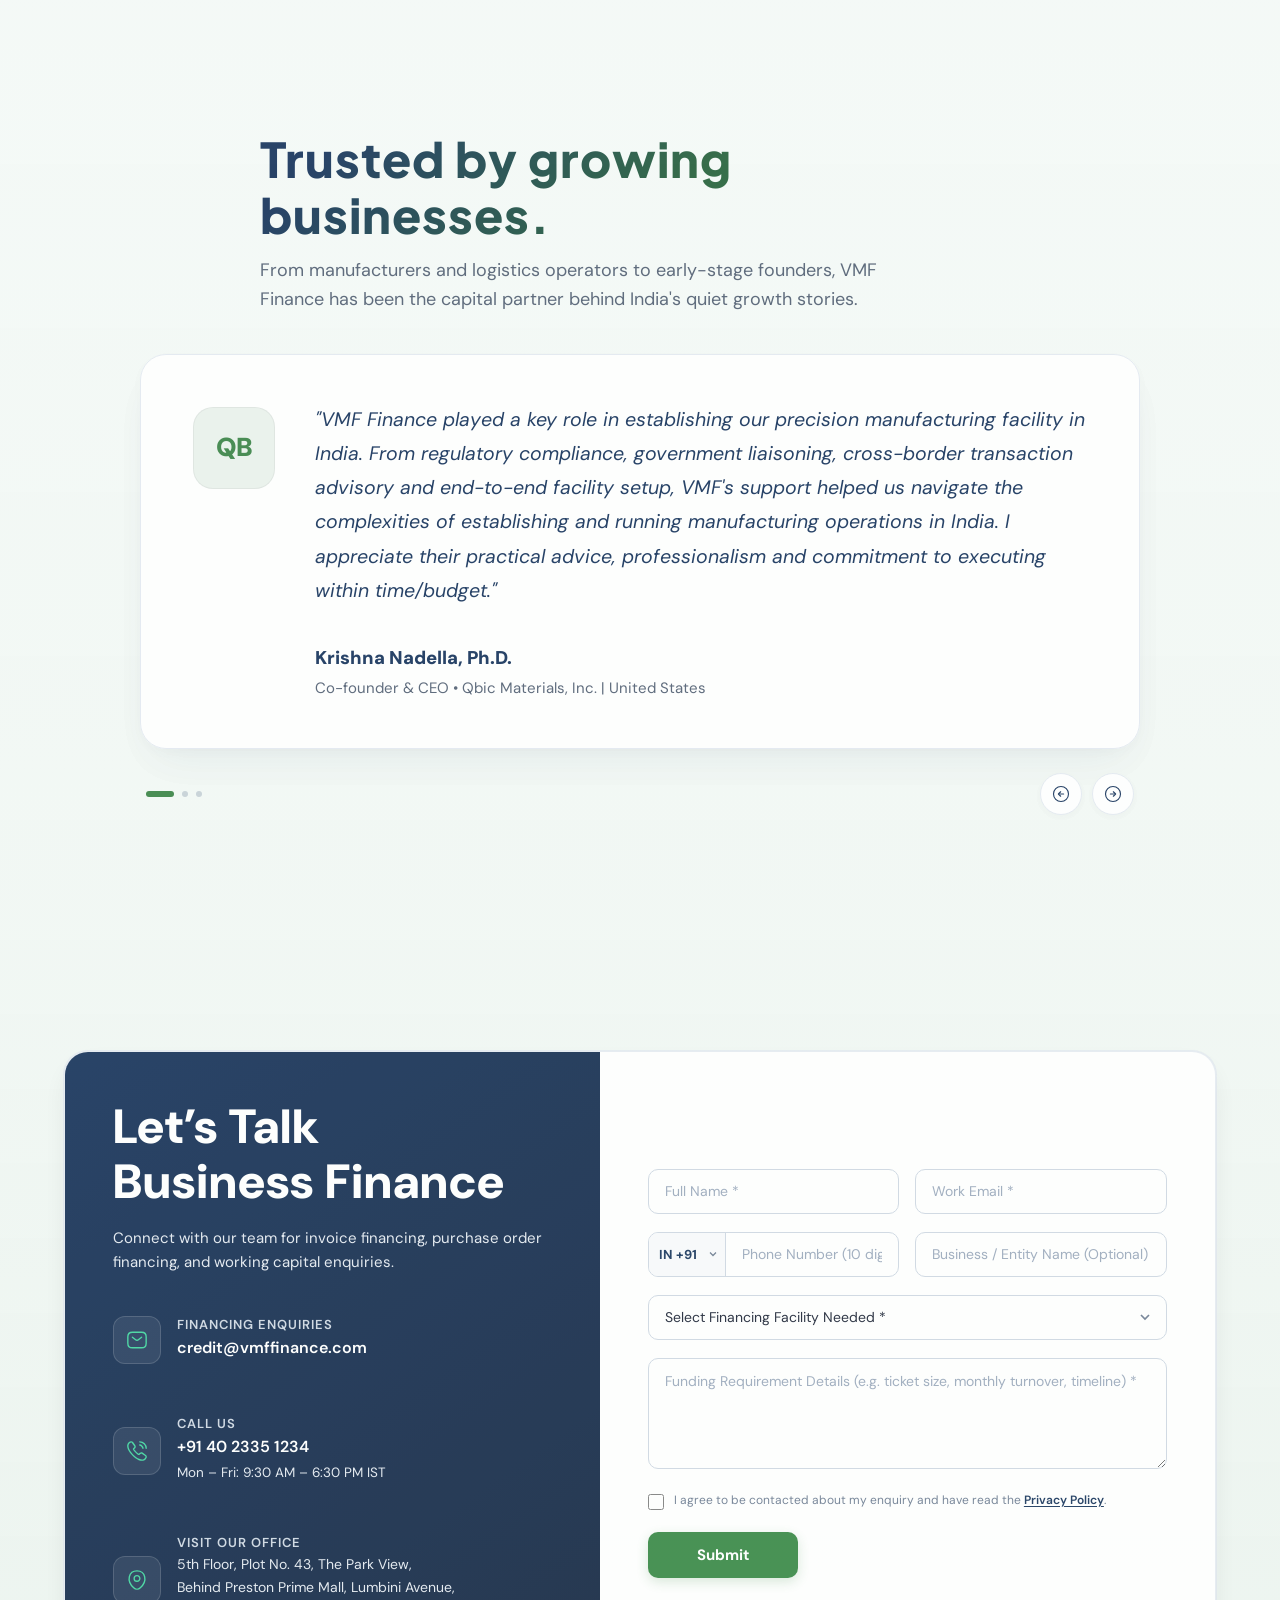
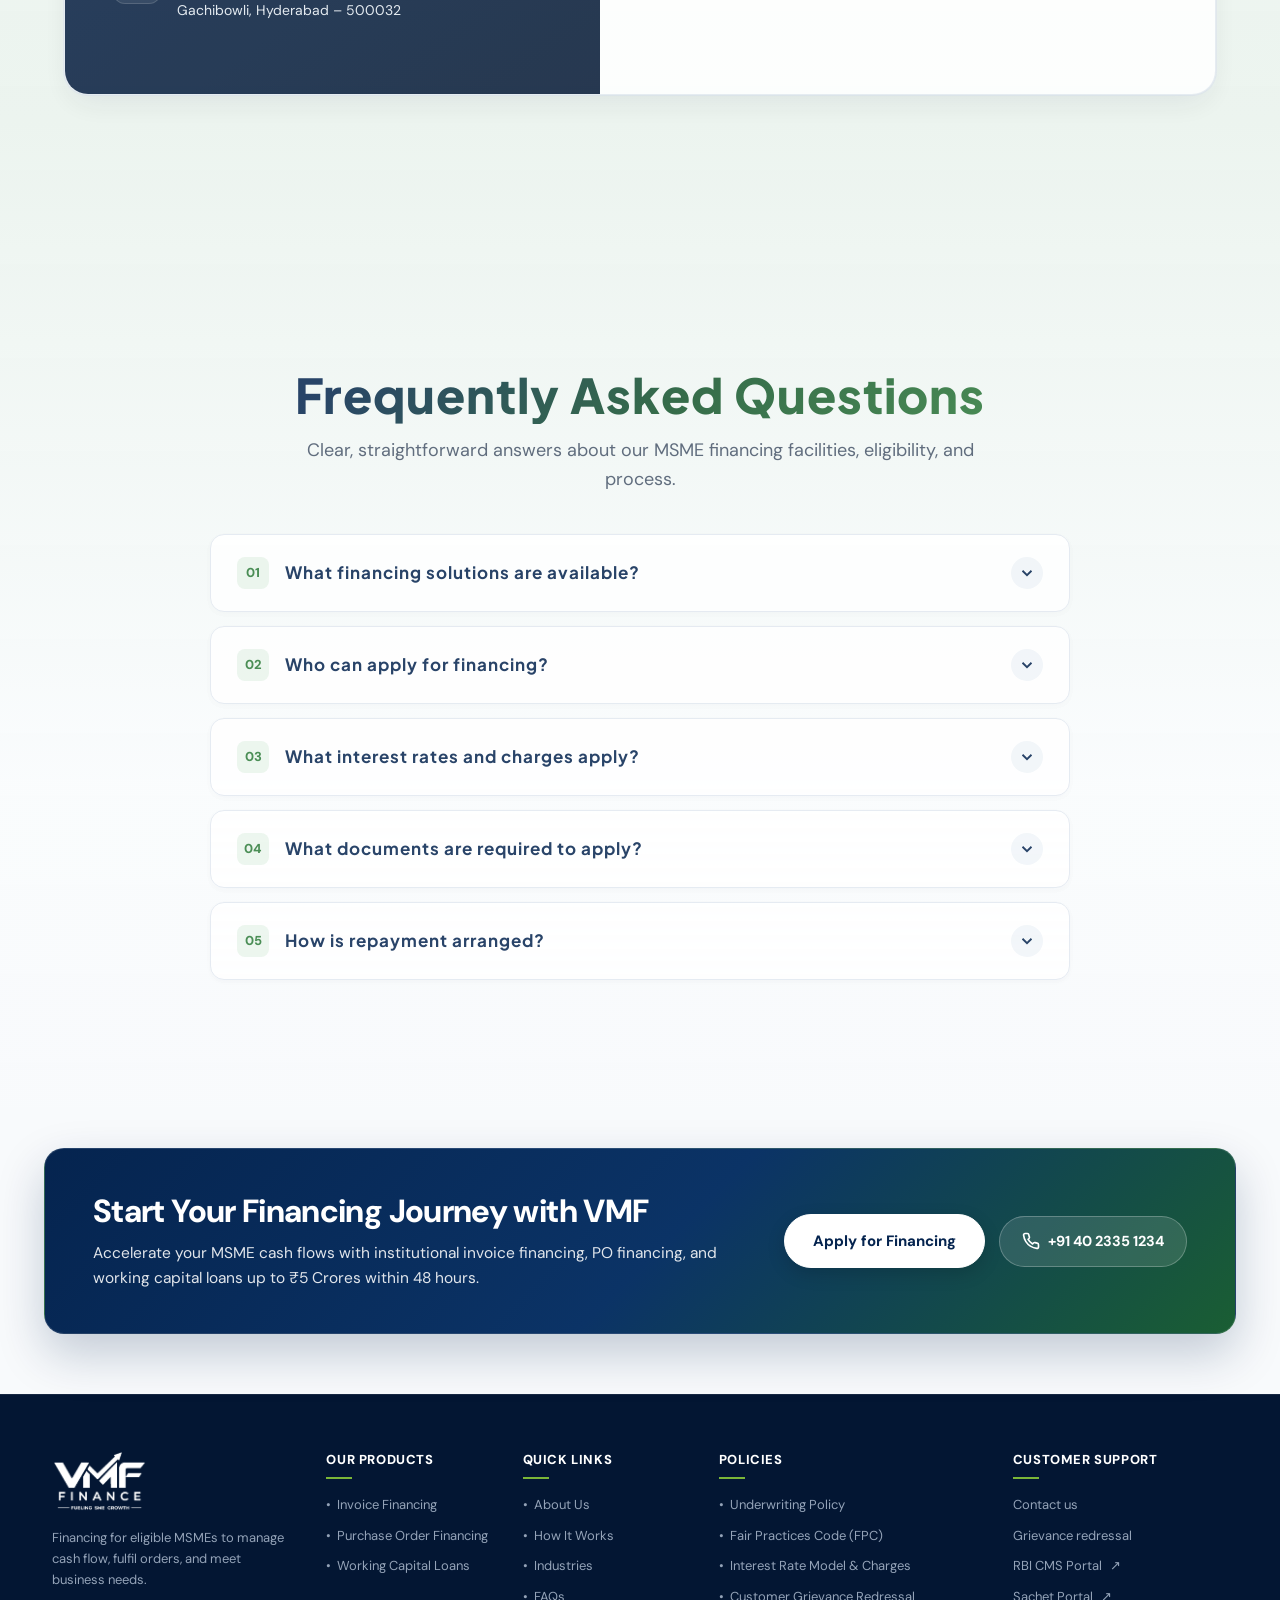
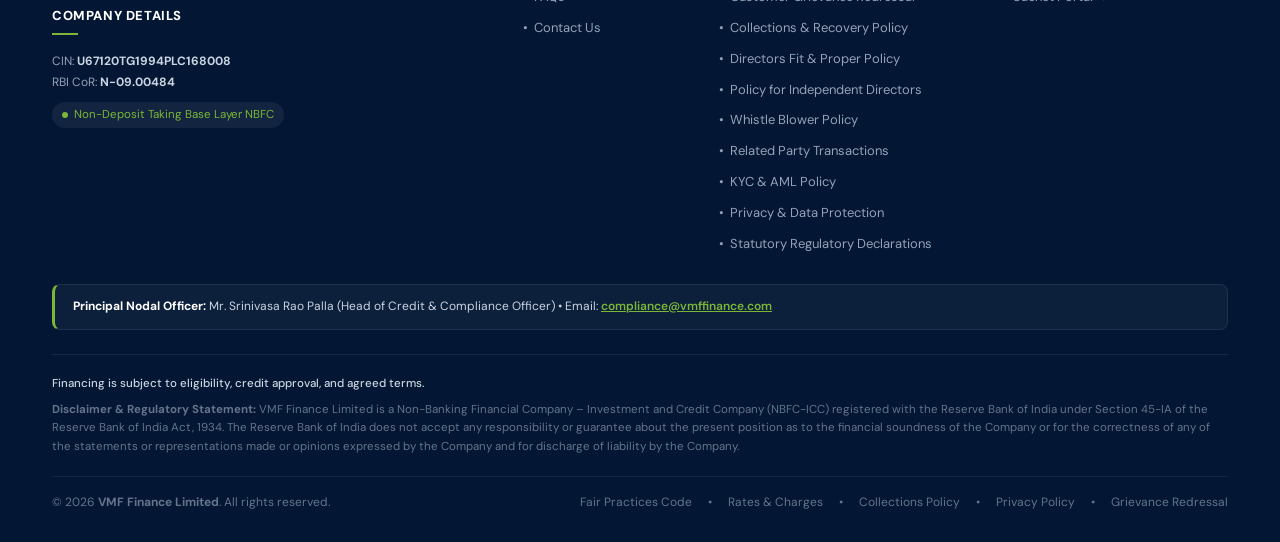
==== commit 09ff1aa3: "fix(calc): prevent browser input caching by setting autocomplete=off on range inputs" ====
--- a/index.html
+++ b/index.html
@@ -919,7 +919,7 @@
                     </div>
                     <span class="wc-slider-value" id="calcInvoiceValueDisplay">₹ 10,00,000</span>
                   </div>
-                  <input type="range" id="calcInvoiceValueSlider" class="wc-range-input" min="100000" max="50000000" step="50000" value="1000000" oninput="updateWorkingCapitalCalc()">
+                  <input type="range" id="calcInvoiceValueSlider" class="wc-range-input" min="100000" max="50000000" step="50000" value="1000000" autocomplete="off" oninput="updateWorkingCapitalCalc()">
                   <div class="wc-slider-range-limits">
                     <span>₹1 Lakh</span>
                     <span>₹5 Crores+</span>
@@ -935,7 +935,7 @@
                     </div>
                     <span class="wc-slider-value" id="calcAdvancePercentDisplay">90%</span>
                   </div>
-                  <input type="range" id="calcAdvancePercentSlider" class="wc-range-input" min="50" max="95" step="1" value="90" oninput="updateWorkingCapitalCalc()">
+                  <input type="range" id="calcAdvancePercentSlider" class="wc-range-input" min="50" max="95" step="1" value="90" autocomplete="off" oninput="updateWorkingCapitalCalc()">
                   <div class="wc-slider-range-limits">
                     <span>50%</span>
                     <span>95%</span>
@@ -957,7 +957,7 @@
                     </div>
                     <span class="wc-slider-value" id="calcPoValueDisplay">₹ 20,00,000</span>
                   </div>
-                  <input type="range" id="calcPoValueSlider" class="wc-range-input" min="200000" max="50000000" step="100000" value="2000000" oninput="onPoValueChange()">
+                  <input type="range" id="calcPoValueSlider" class="wc-range-input" min="200000" max="50000000" step="100000" value="2000000" autocomplete="off" oninput="onPoValueChange()">
                   <div class="wc-slider-range-limits">
                     <span>₹2 Lakhs</span>
                     <span>₹5 Crores+</span>
@@ -973,7 +973,7 @@
                     </div>
                     <span class="wc-slider-value" id="calcFulfilmentCostDisplay">₹ 14,00,000</span>
                   </div>
-                  <input type="range" id="calcFulfilmentCostSlider" class="wc-range-input" min="100000" max="2000000" step="50000" value="1400000" oninput="updateWorkingCapitalCalc()">
+                  <input type="range" id="calcFulfilmentCostSlider" class="wc-range-input" min="100000" max="2000000" step="50000" value="1400000" autocomplete="off" oninput="updateWorkingCapitalCalc()">
                   <div class="wc-slider-range-limits">
                     <span>₹1 Lakh</span>
                     <span id="calcFulfilmentMaxLimitDisplay">₹20,00,000 (PO Max)</span>
@@ -989,7 +989,7 @@
                     </div>
                     <span class="wc-slider-value" id="calcPoFundingPercentDisplay">80%</span>
                   </div>
-                  <input type="range" id="calcPoFundingPercentSlider" class="wc-range-input" min="50" max="90" step="1" value="80" oninput="updateWorkingCapitalCalc()">
+                  <input type="range" id="calcPoFundingPercentSlider" class="wc-range-input" min="50" max="90" step="1" value="80" autocomplete="off" oninput="updateWorkingCapitalCalc()">
                   <div class="wc-slider-range-limits">
                     <span>50%</span>
                     <span>90%</span>
@@ -1008,7 +1008,7 @@
                     </div>
                     <span class="wc-slider-value" id="calcWcValueDisplay">₹ 25,00,000</span>
                   </div>
-                  <input type="range" id="calcWcValueSlider" class="wc-range-input" min="500000" max="50000000" step="100000" value="2500000" oninput="updateWorkingCapitalCalc()">
+                  <input type="range" id="calcWcValueSlider" class="wc-range-input" min="500000" max="50000000" step="100000" value="2500000" autocomplete="off" oninput="updateWorkingCapitalCalc()">
                   <div class="wc-slider-range-limits">
                     <span>₹5 Lakhs</span>
                     <span>₹5 Crores+</span>
@@ -1027,7 +1027,7 @@
                     </div>
                     <span class="wc-slider-value" id="calcRoiDisplay" style="color: #15803D; font-weight: 800;">20.0% p.a.</span>
                   </div>
-                  <input type="range" id="calcRoiSlider" class="wc-range-input" min="10" max="50" step="0.5" value="20" oninput="updateWorkingCapitalCalc()">
+                  <input type="range" id="calcRoiSlider" class="wc-range-input" min="10" max="50" step="0.5" value="20" autocomplete="off" oninput="updateWorkingCapitalCalc()">
                   <div class="wc-slider-range-limits">
                     <span>10% p.a.</span>
                     <span>50% p.a.</span>
@@ -1043,7 +1043,7 @@
                     </div>
                     <span class="wc-slider-value" id="calcTenorDisplay" style="font-size: 20px; color: var(--vmf-navy);">60 Days</span>
                   </div>
-                  <input type="range" id="calcTenorSlider" class="wc-range-input" min="30" max="90" step="1" value="60" oninput="updateWorkingCapitalCalc()">
+                  <input type="range" id="calcTenorSlider" class="wc-range-input" min="30" max="90" step="1" value="60" autocomplete="off" oninput="updateWorkingCapitalCalc()">
                   <div class="wc-slider-range-limits">
                     <span>30 Days</span>
                     <span>90 Days</span>
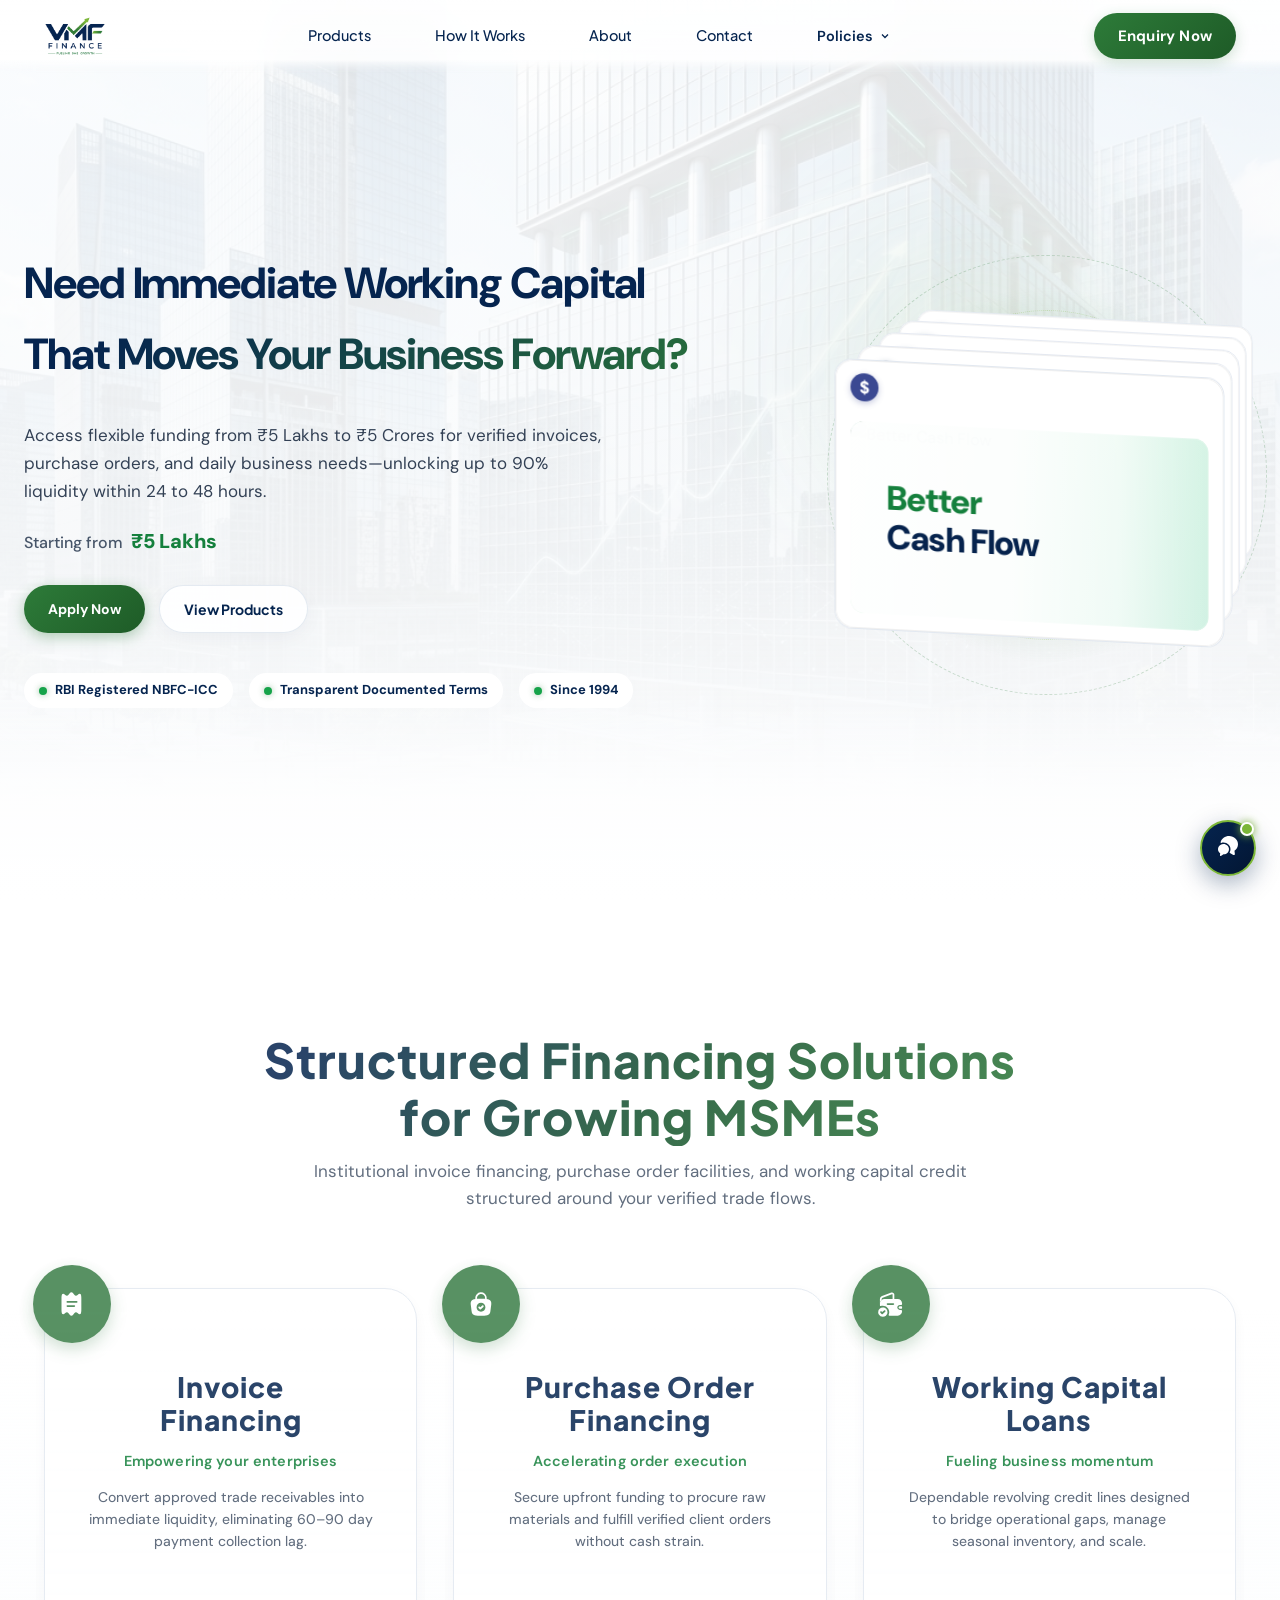
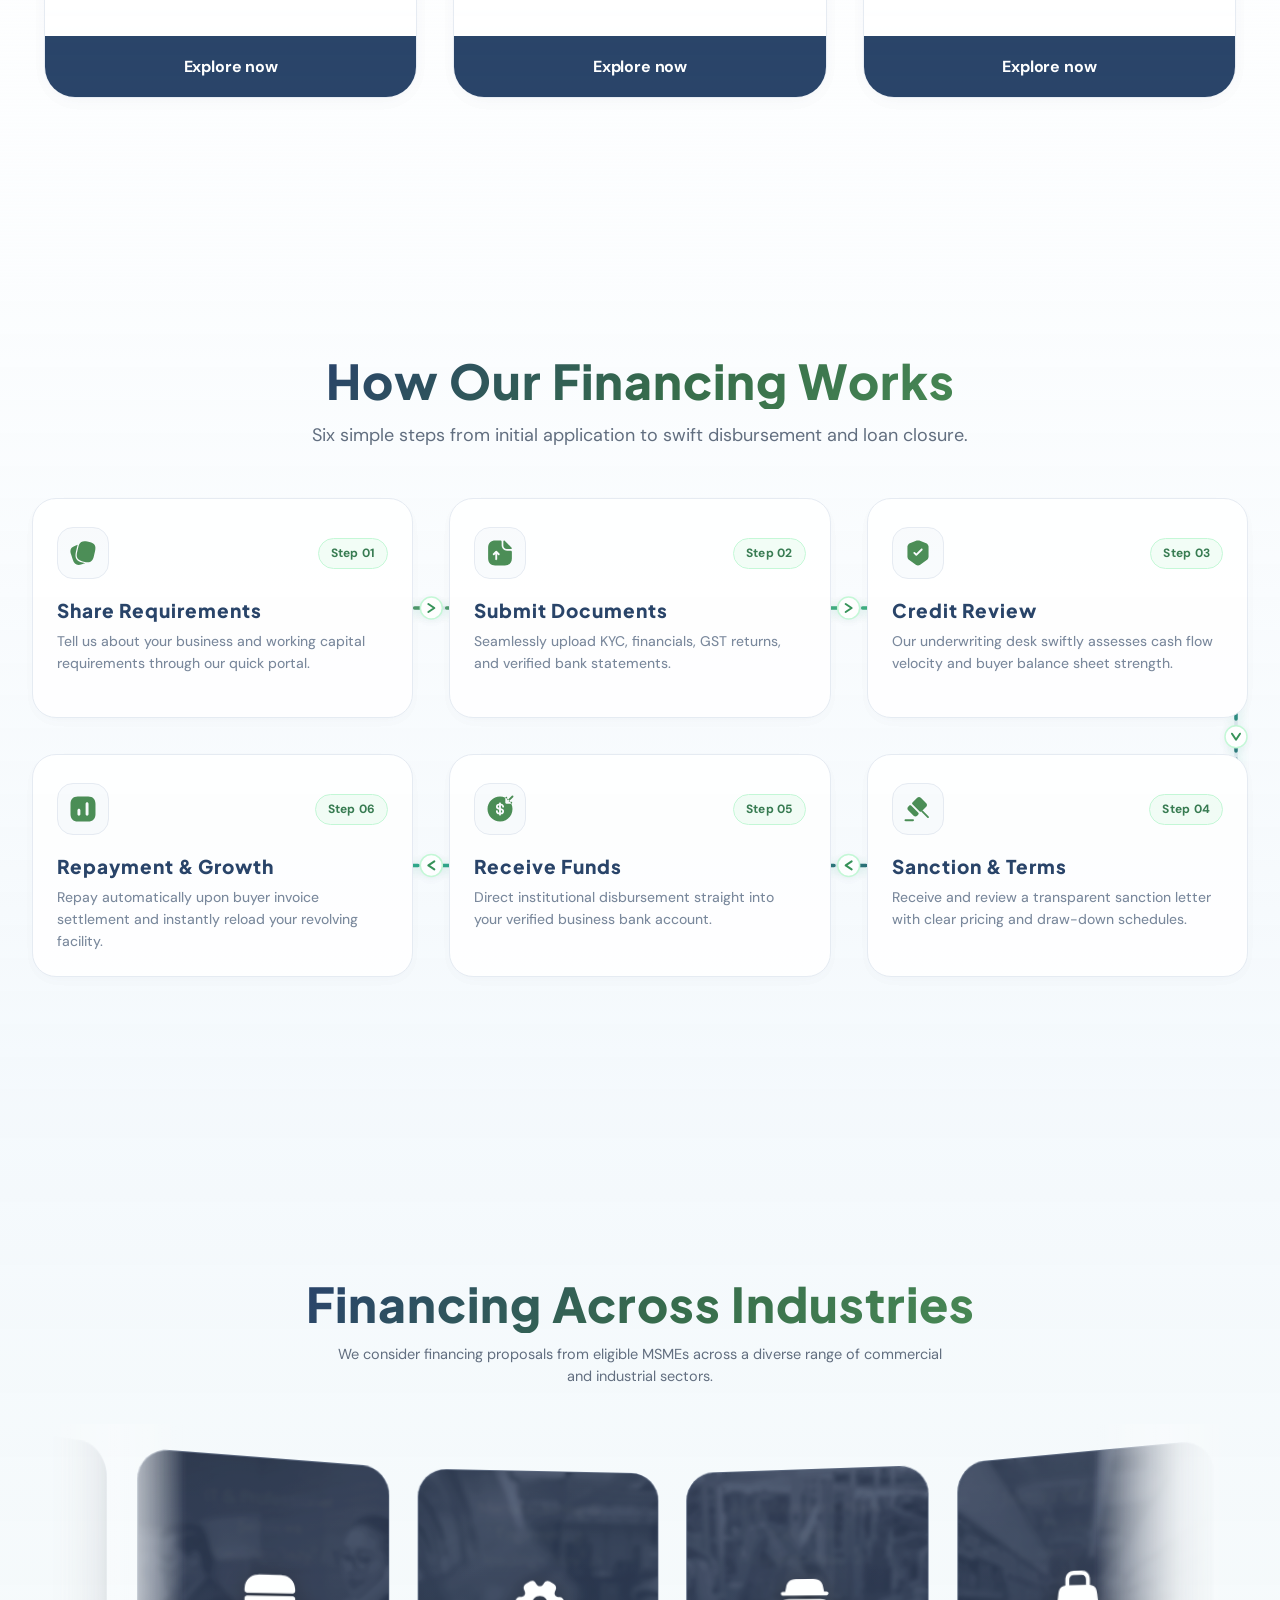
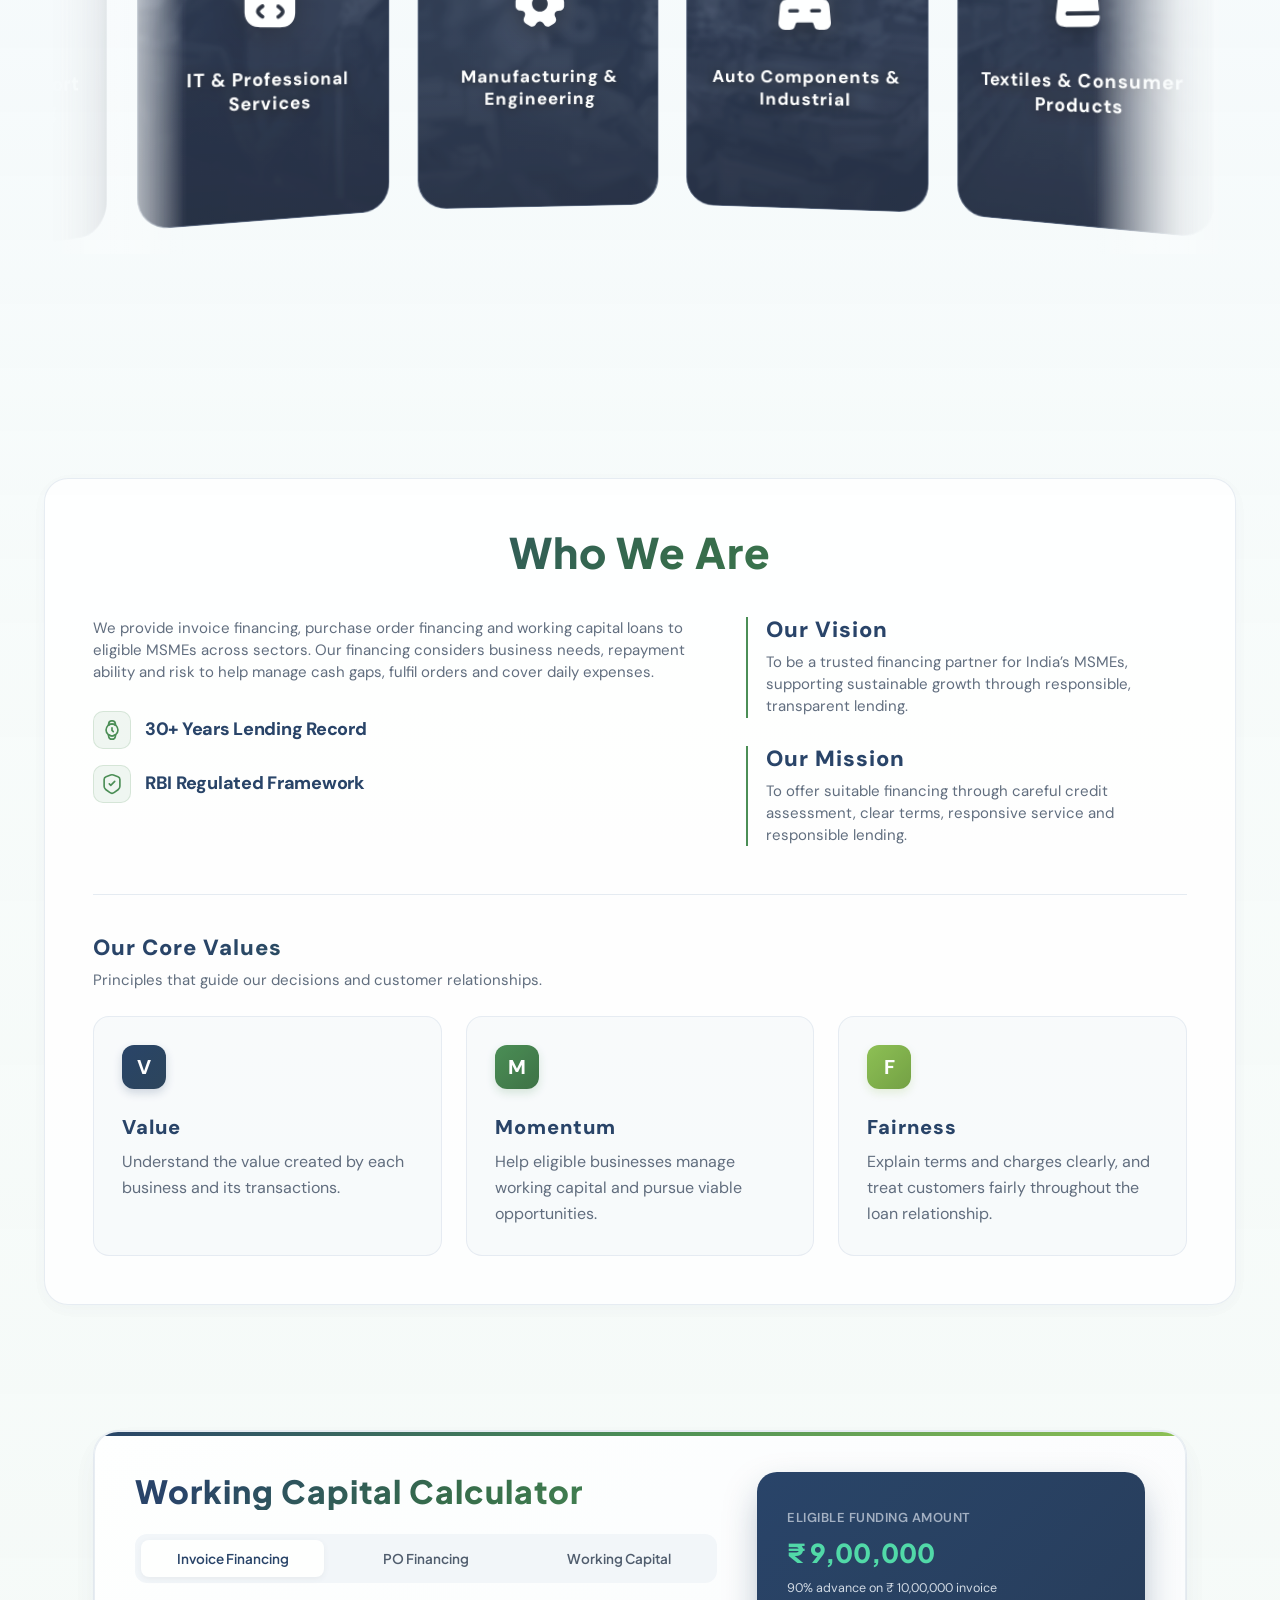
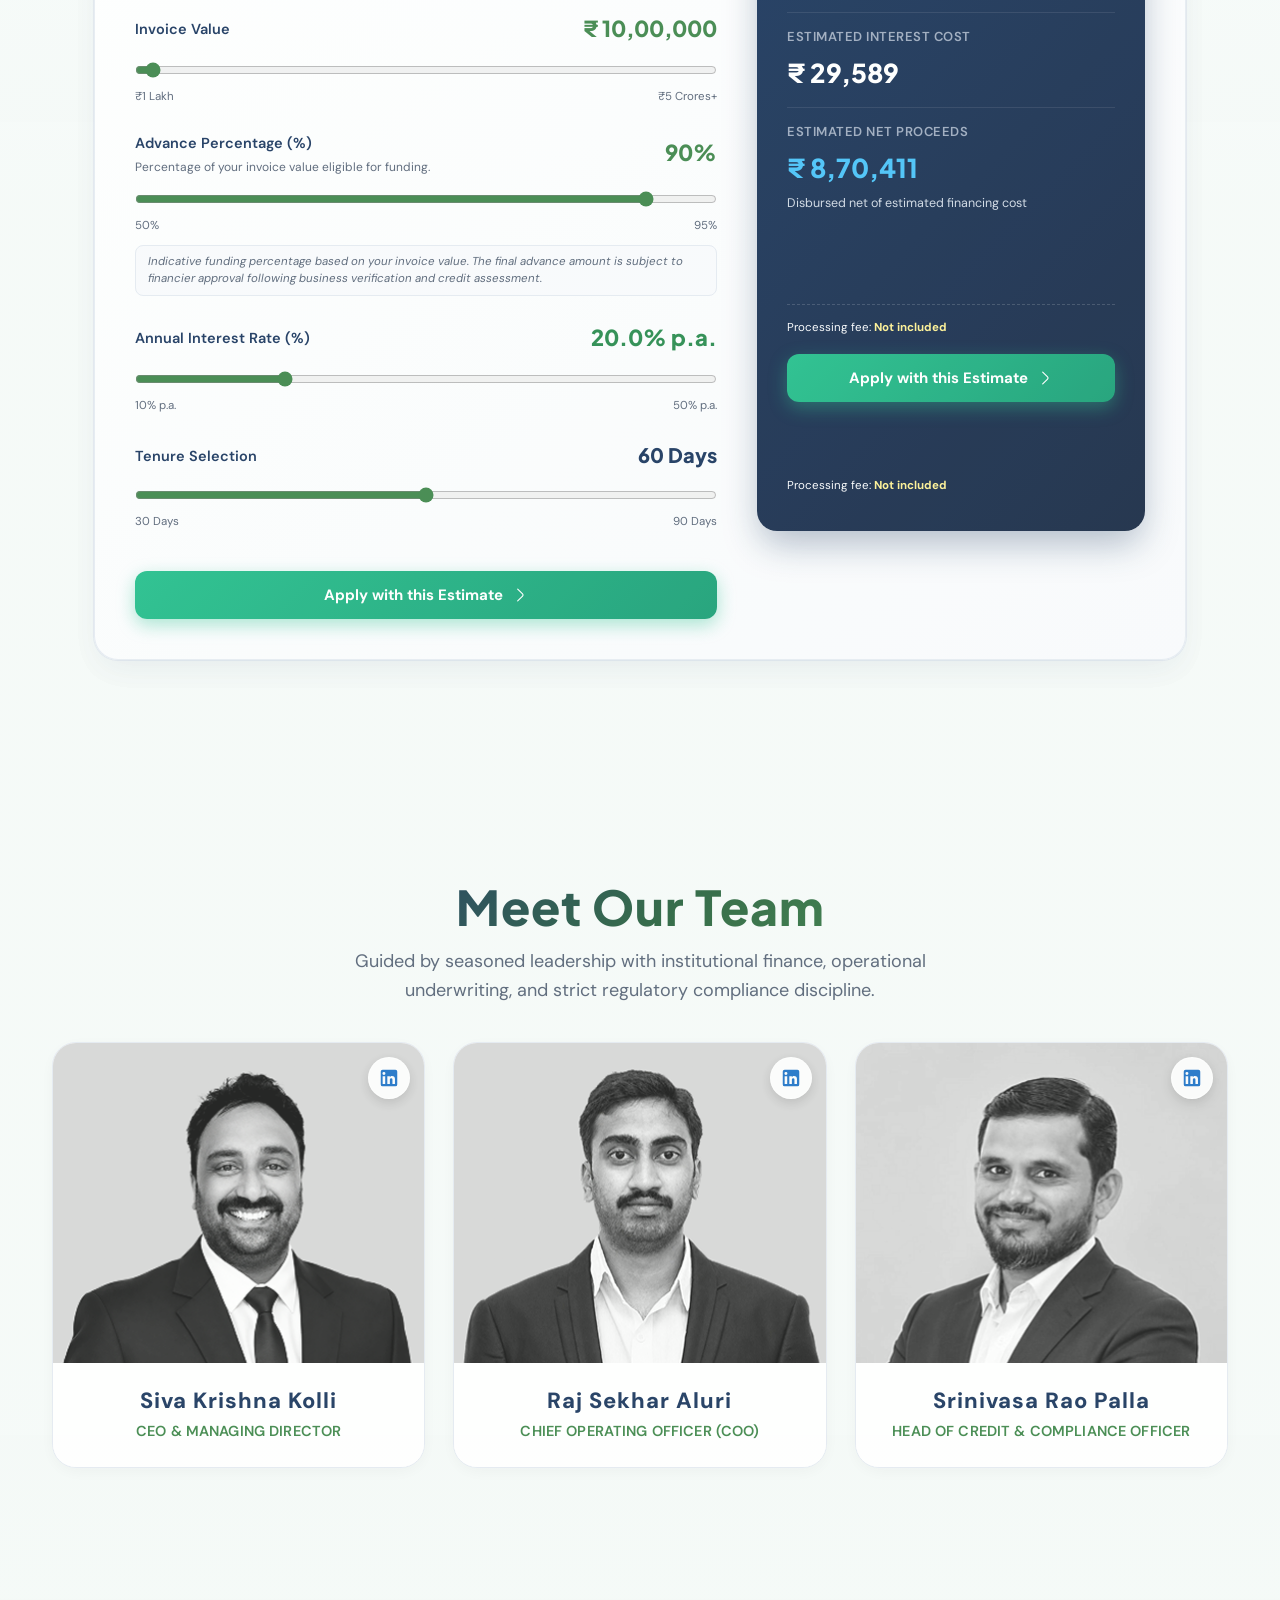
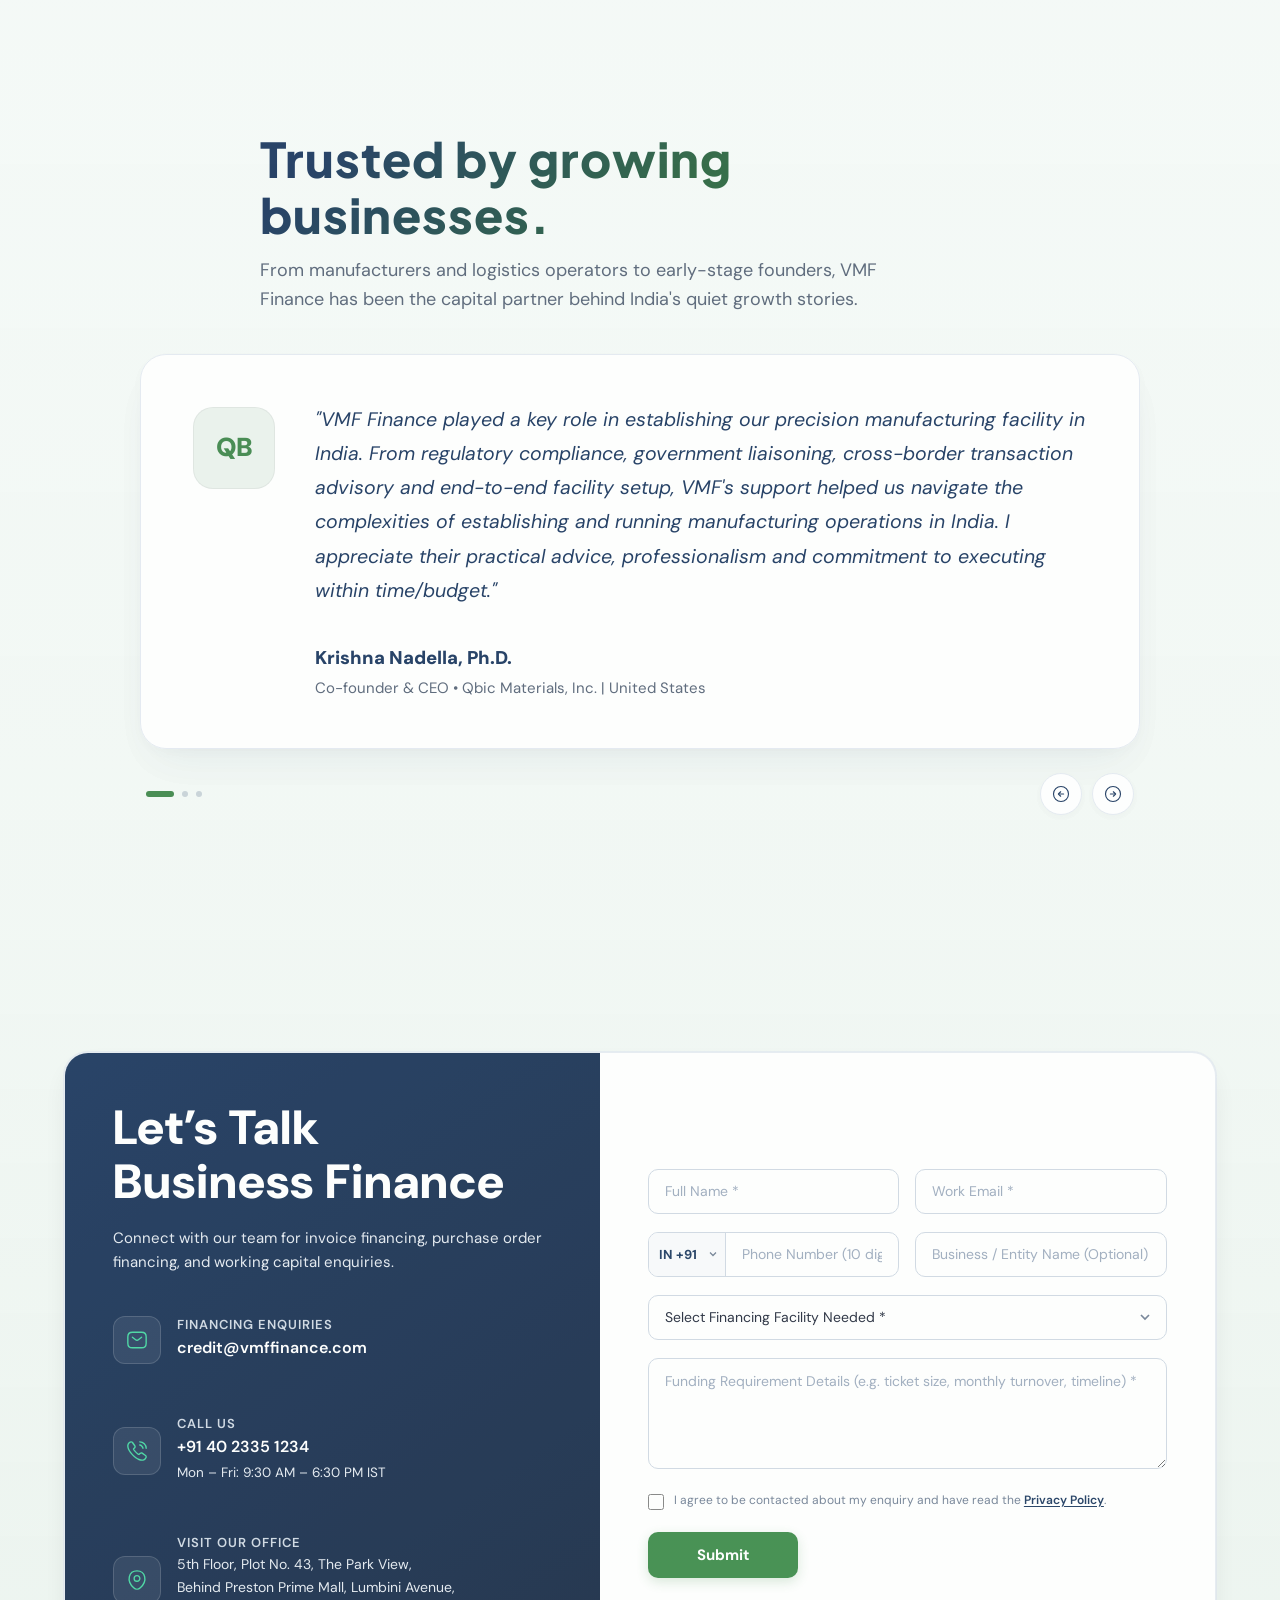
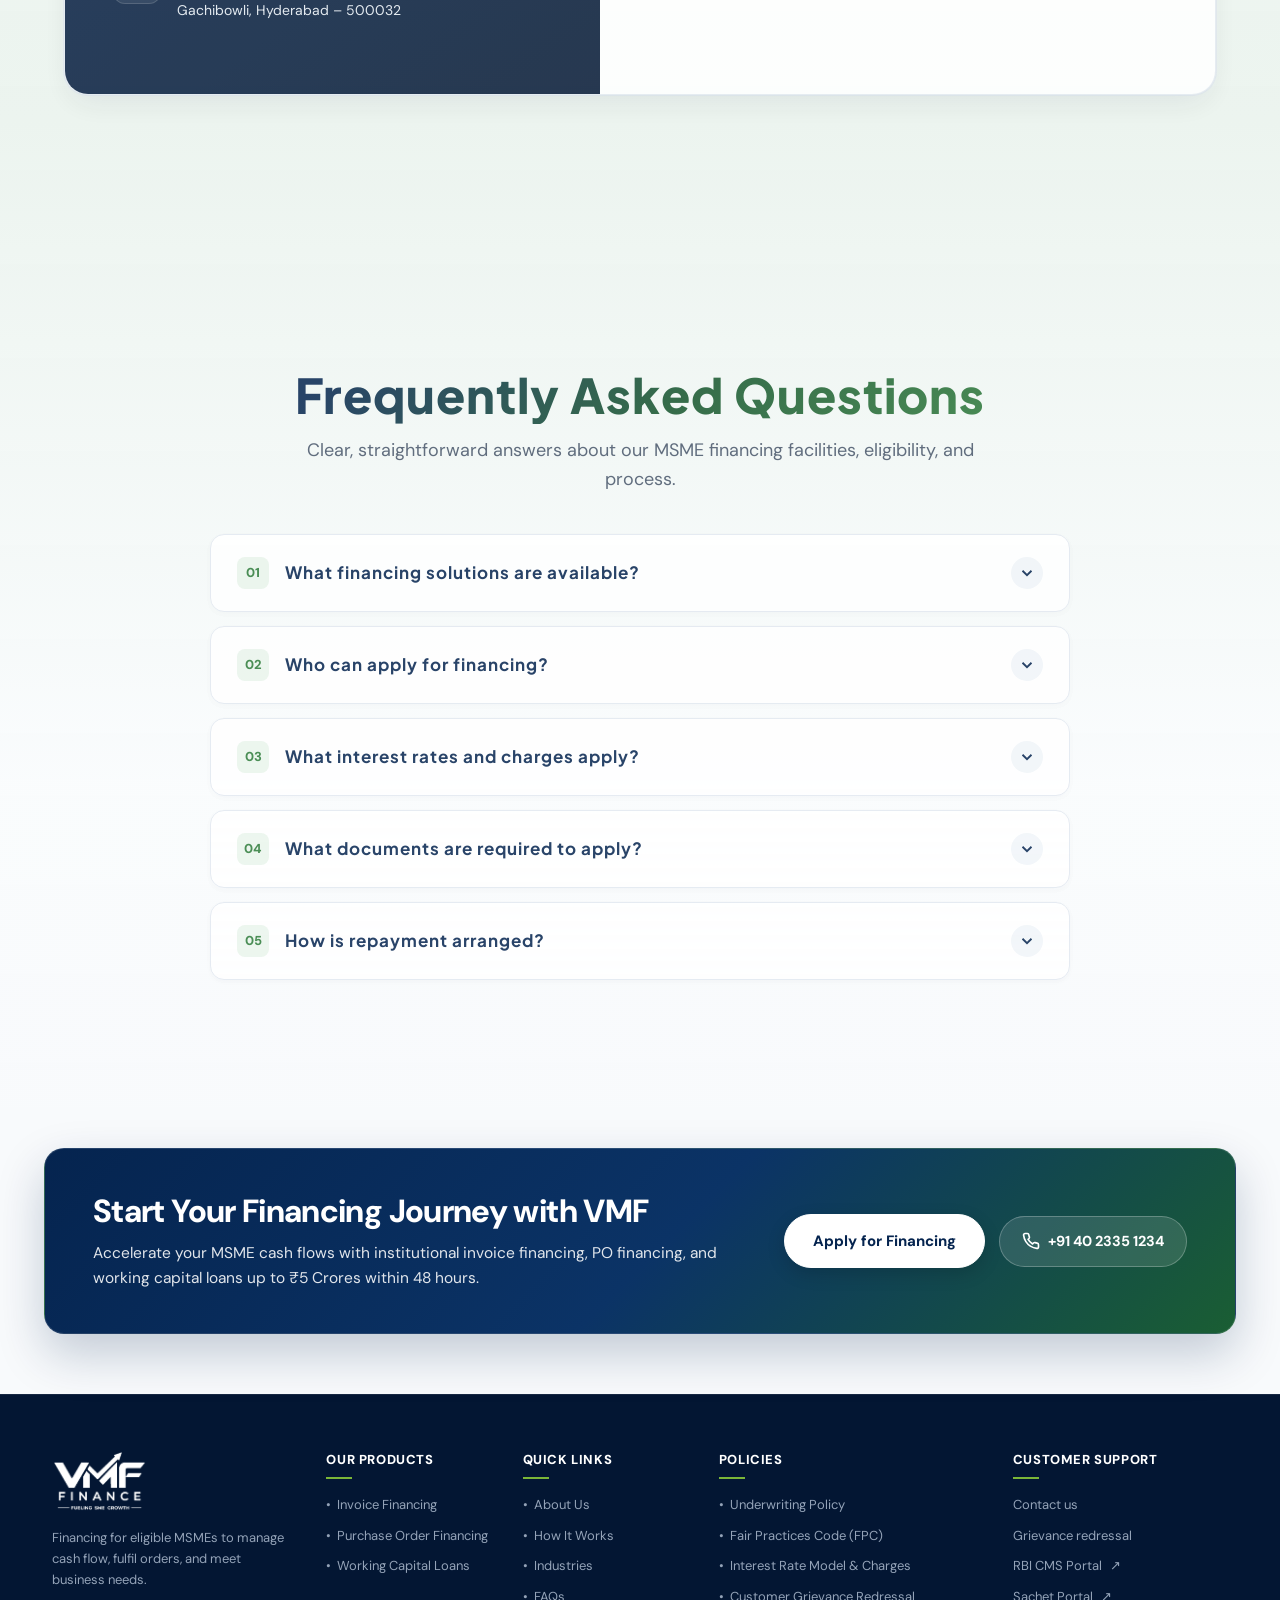
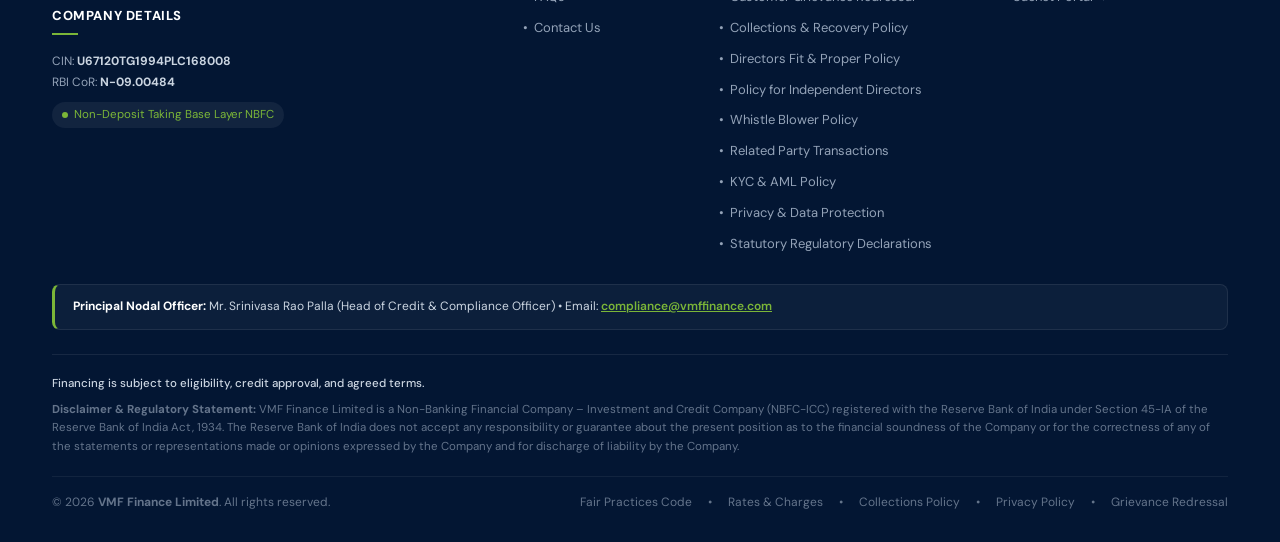
==== commit a860a42c: "clean(calc): remove requested hints, subtitle, facility badge, interest meta, and formula tag" ====
--- a/index.html
+++ b/index.html
@@ -898,7 +898,6 @@
             <div>
               <div class="wc-calc-heading-area">
                 <h2 class="wc-calc-title">Working Capital Calculator</h2>
-                <p class="wc-calc-subtitle">Estimate eligible funding, interest cost, and net disbursements across our short-term financing products (30–90 days).</p>
               </div>
 
               <!-- Facility Selector Tabs -->
@@ -915,7 +914,6 @@
                   <div class="wc-slider-top">
                     <div>
                       <span class="wc-slider-label">Invoice Value</span>
-                      <div class="wc-slider-hint">Total gross value of your verified sales invoice.</div>
                     </div>
                     <span class="wc-slider-value" id="calcInvoiceValueDisplay">₹ 10,00,000</span>
                   </div>
@@ -953,7 +951,6 @@
                   <div class="wc-slider-top">
                     <div>
                       <span class="wc-slider-label">Purchase Order Value</span>
-                      <div class="wc-slider-hint">Total confirmed purchase order value from your corporate buyer.</div>
                     </div>
                     <span class="wc-slider-value" id="calcPoValueDisplay">₹ 20,00,000</span>
                   </div>
@@ -1004,7 +1001,6 @@
                   <div class="wc-slider-top">
                     <div>
                       <span class="wc-slider-label">Working Capital Required</span>
-                      <div class="wc-slider-hint">Direct liquidity requirement for operational cash-flow needs.</div>
                     </div>
                     <span class="wc-slider-value" id="calcWcValueDisplay">₹ 25,00,000</span>
                   </div>
@@ -1023,7 +1019,6 @@
                   <div class="wc-slider-top">
                     <div>
                       <span class="wc-slider-label">Annual Interest Rate (%)</span>
-                      <div class="wc-slider-hint">10%–50% per annum (pro-rated over selected tenure)</div>
                     </div>
                     <span class="wc-slider-value" id="calcRoiDisplay" style="color: #15803D; font-weight: 800;">20.0% p.a.</span>
                   </div>
@@ -1039,7 +1034,6 @@
                   <div class="wc-slider-top">
                     <div>
                       <span class="wc-slider-label">Tenure Selection</span>
-                      <div class="wc-slider-hint">Financing cycle (30–90 days)</div>
                     </div>
                     <span class="wc-slider-value" id="calcTenorDisplay" style="font-size: 20px; color: var(--vmf-navy);">60 Days</span>
                   </div>
@@ -1055,7 +1049,6 @@
             <!-- Right Column: Results & Instant Action -->
             <div class="wc-calc-results-card">
               <div>
-                <div class="wc-facility-badge" id="calcFacilityBadge">Invoice Financing Estimate</div>
                 <!-- Dynamic Results List -->
                 <div id="calcResultsContent">
                   <!-- Injected via updateWorkingCapitalCalc() -->
@@ -1063,11 +1056,18 @@
               </div>
 
               <div>
-                <!-- Calculation Formula and Fee Transparency -->
+                <!-- Fee Transparency -->
                 <div class="wc-calc-summary-footer">
-                  <div class="wc-calc-formula-tag">
-                    Formula: <code>Interest = (Principal × Rate × Days) / 36500</code>
-                  </div>
+                  <div class="wc-calc-fee-tag">
+                    <span>Processing fee: <strong>Not included</strong></span>
+                  </div>
+                </div>
+
+                <button type="button" class="wc-calc-apply-btn" onclick="applyWithCalculatorEstimate()">
+                  <span>Apply with this Estimate</span>
+                  <svg width="18" height="18" viewBox="0 0 24 24" fill="none" stroke="currentColor" stroke-width="2.2" stroke-linecap="round" stroke-linejoin="round"><path stroke-linecap="round" stroke-linejoin="round" stroke-miterlimit="10" stroke-width="1.5" d="M8.91 19.92l6.52-6.52c.77-.77.77-2.03 0-2.8L8.91 4.08"/></svg>
+                </button>
+              </div>
                   <div class="wc-calc-fee-tag">
                     <span>Processing fee: <strong>Not included</strong></span>
                   </div>
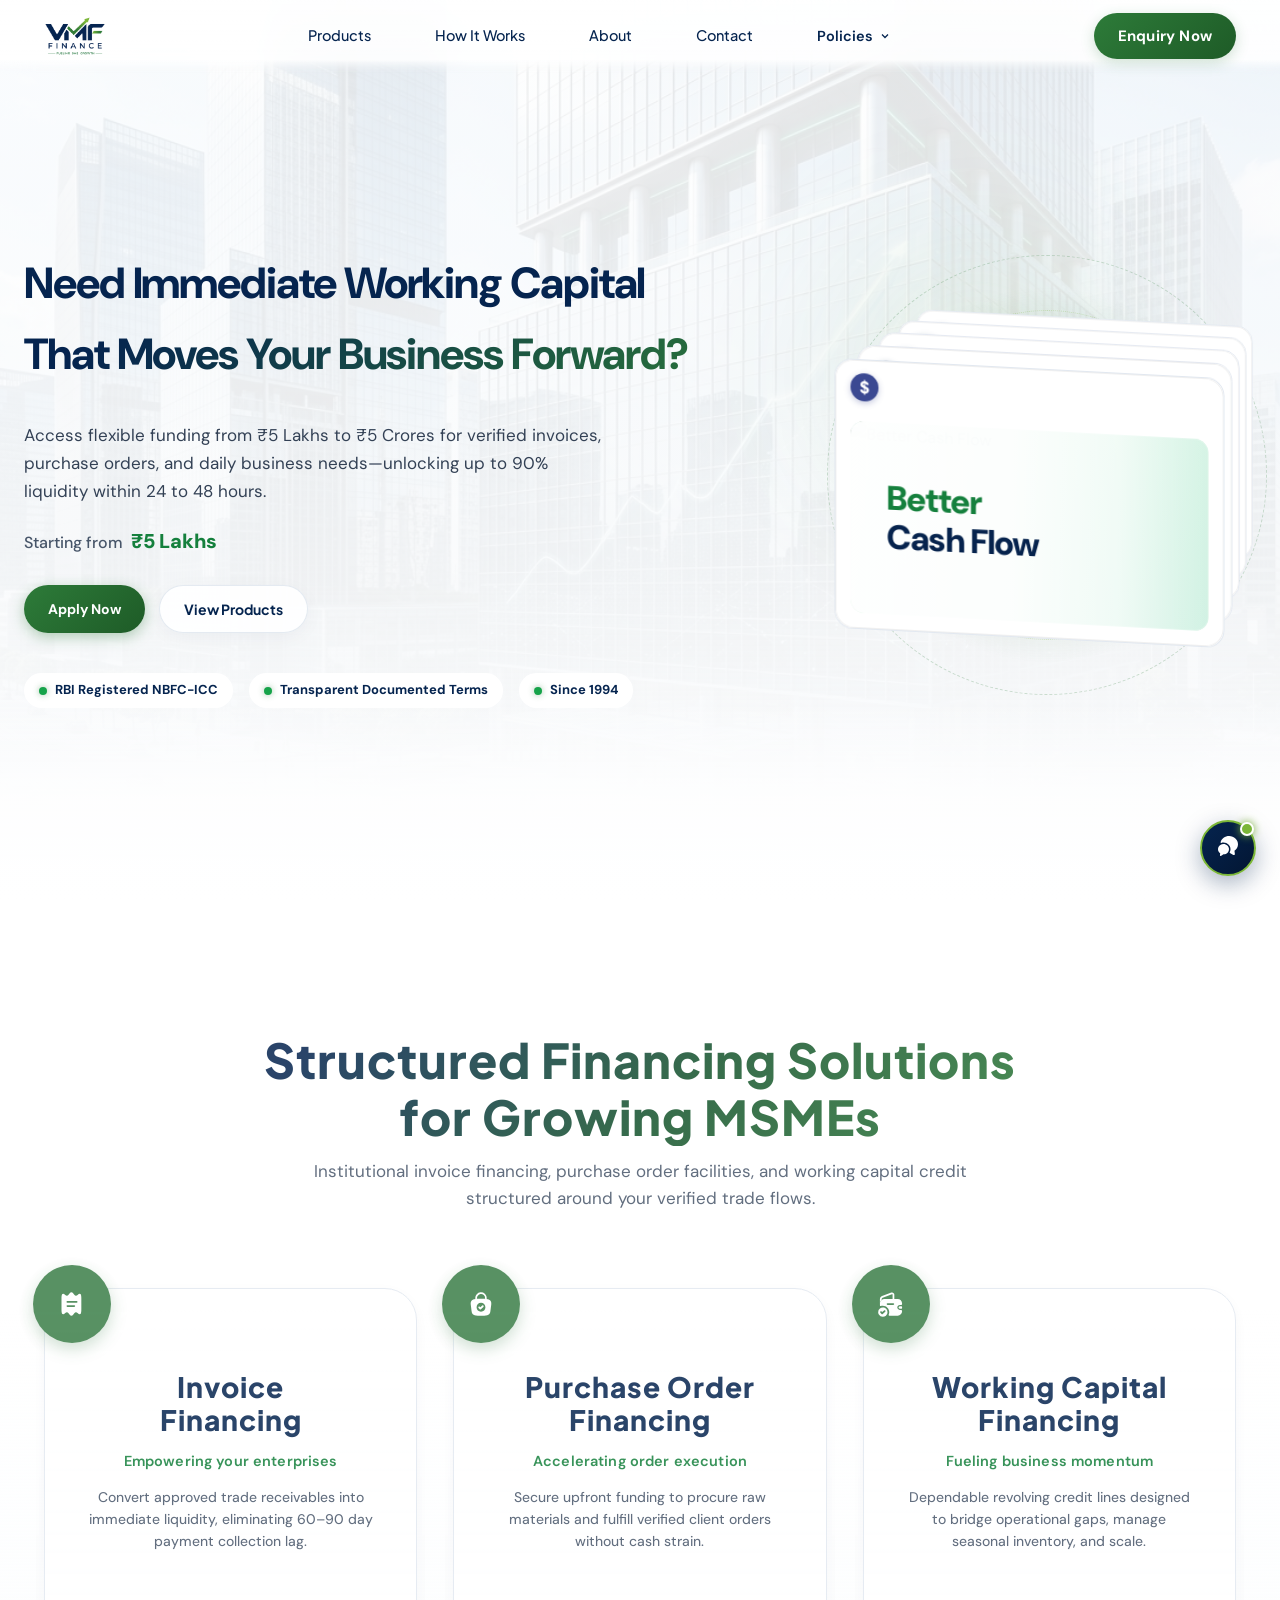
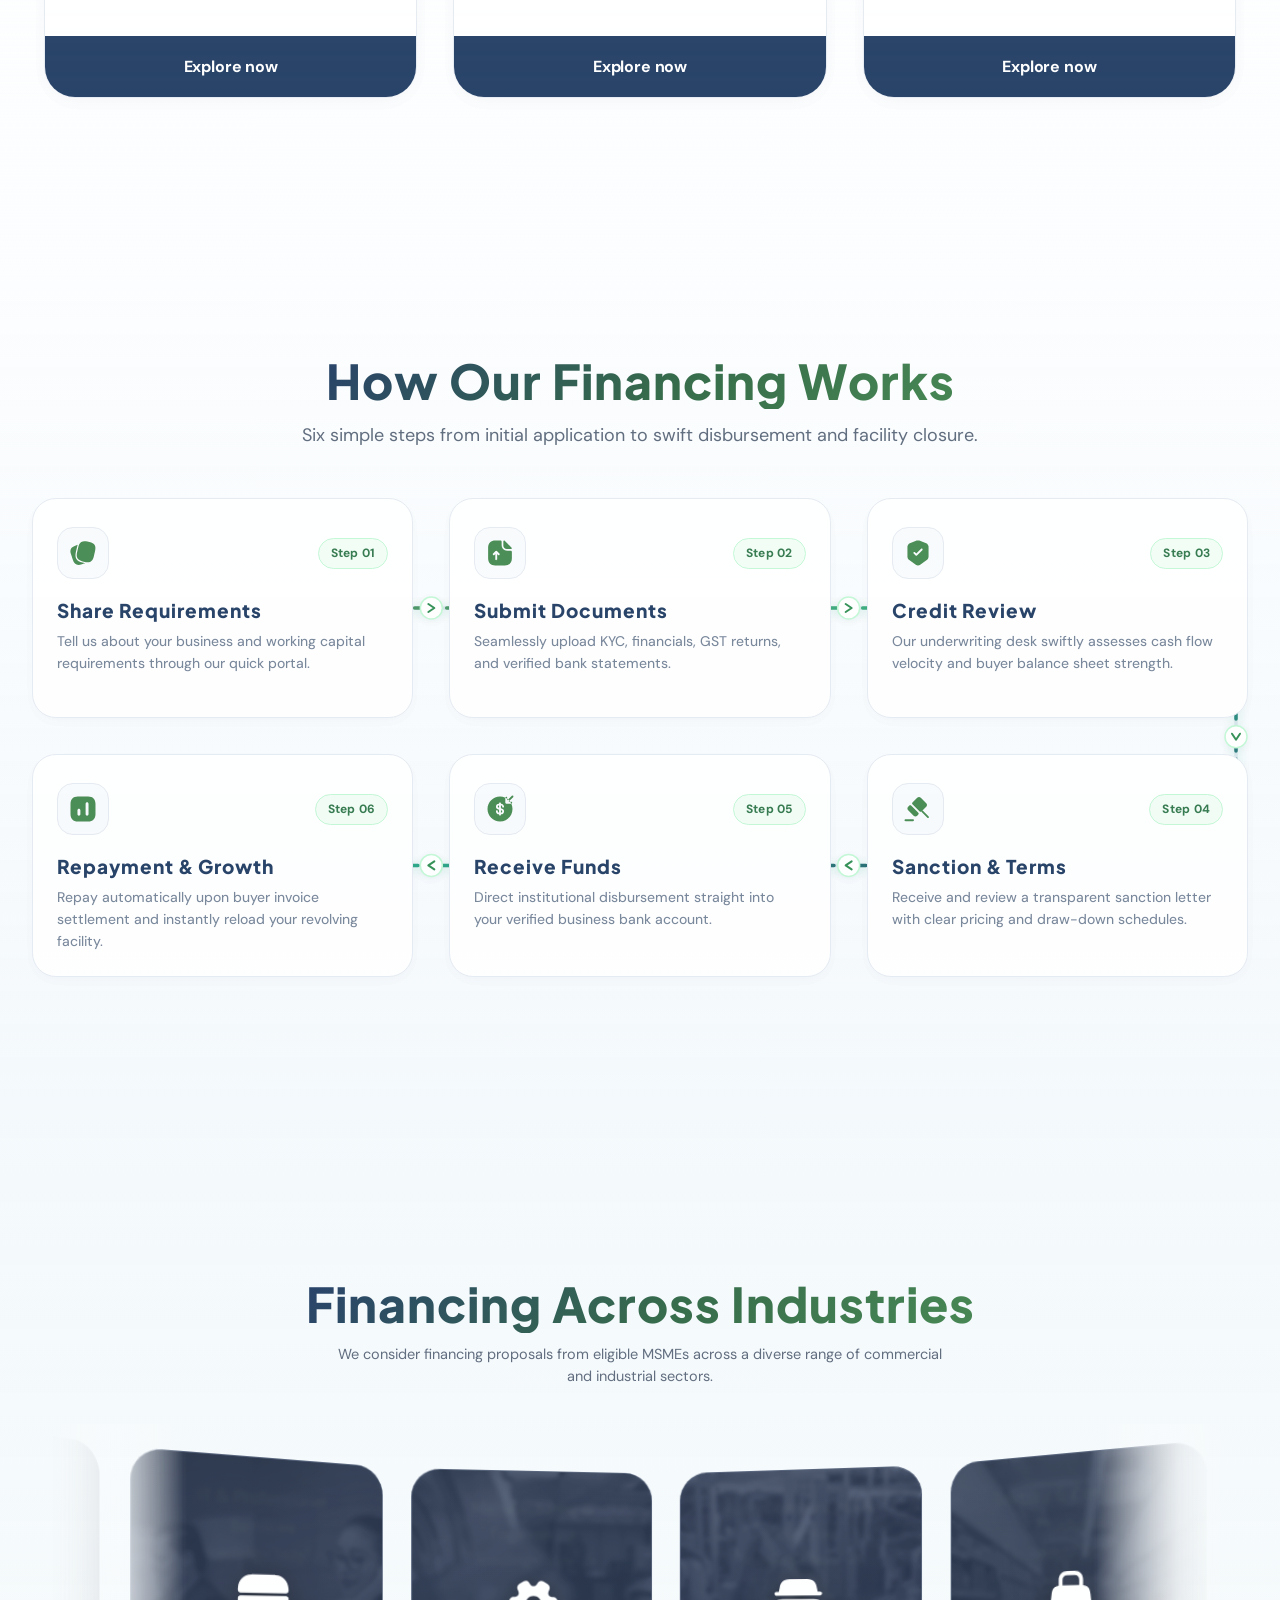
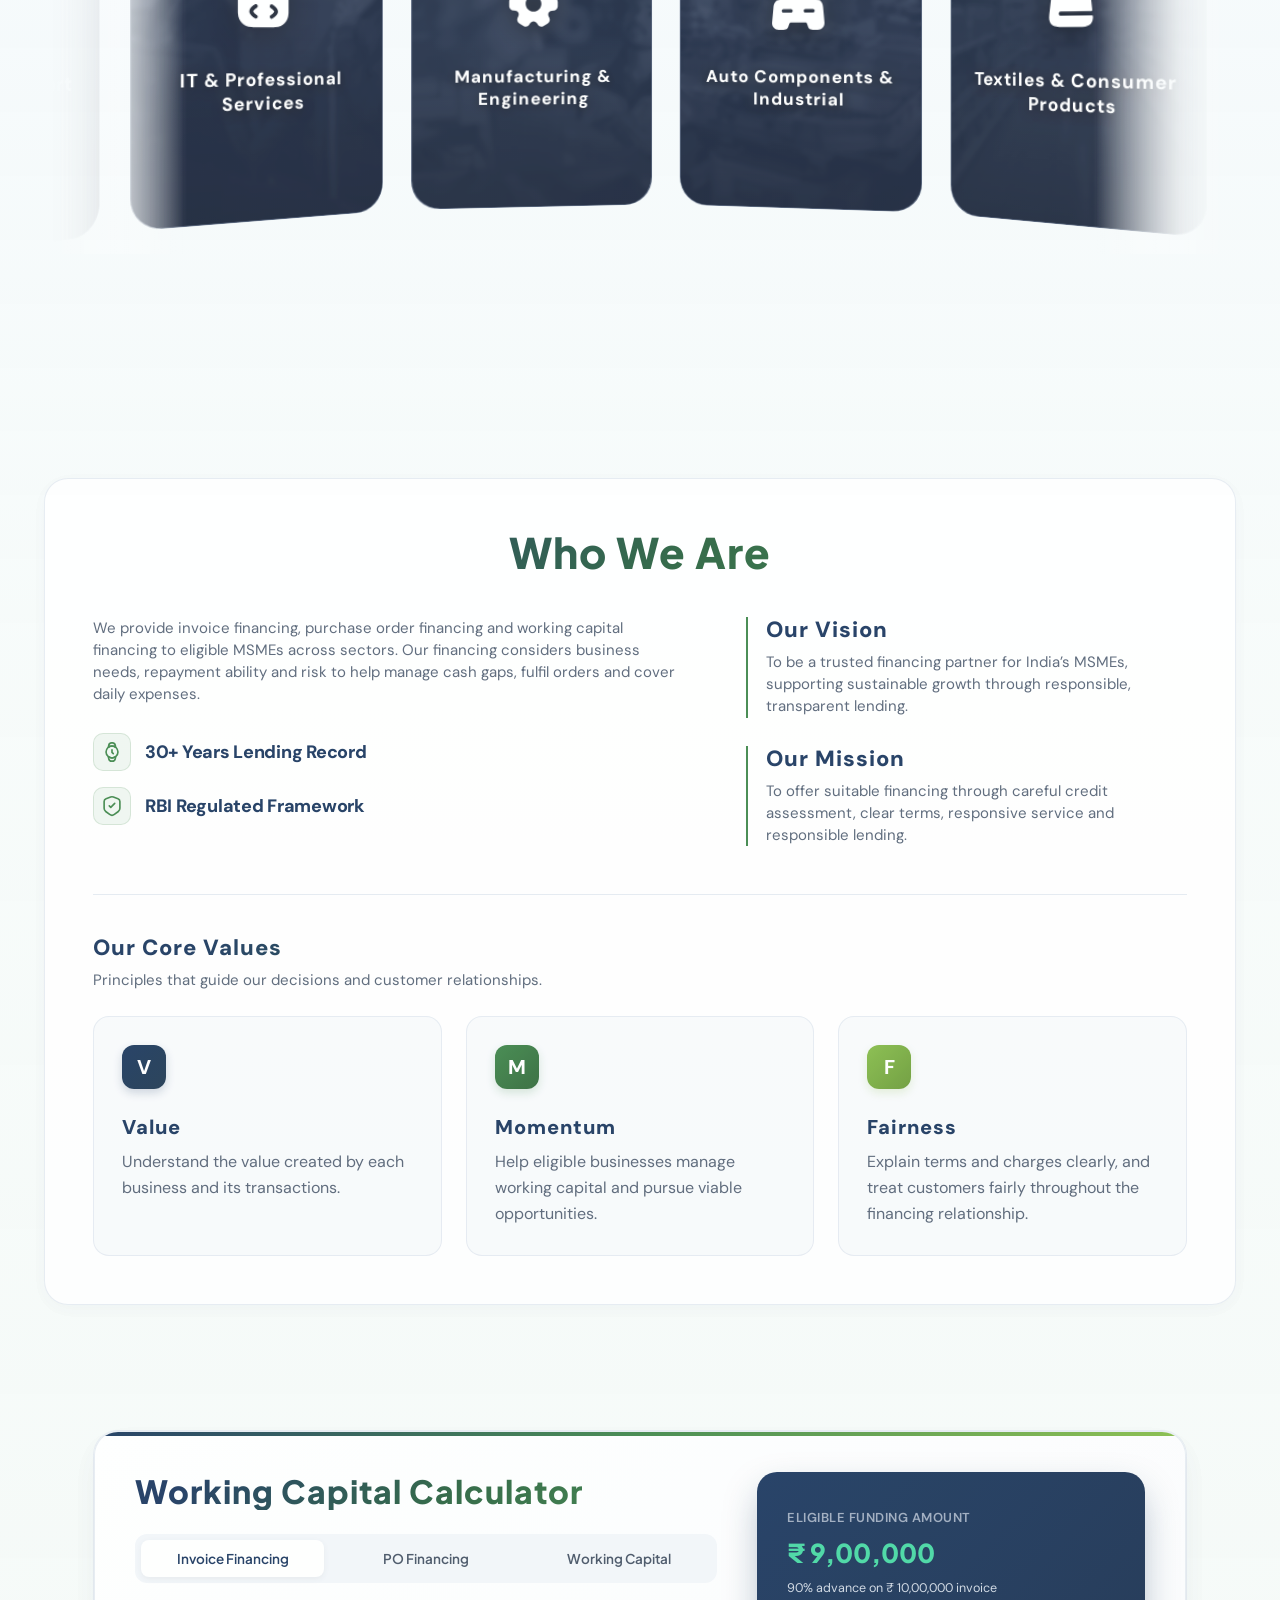
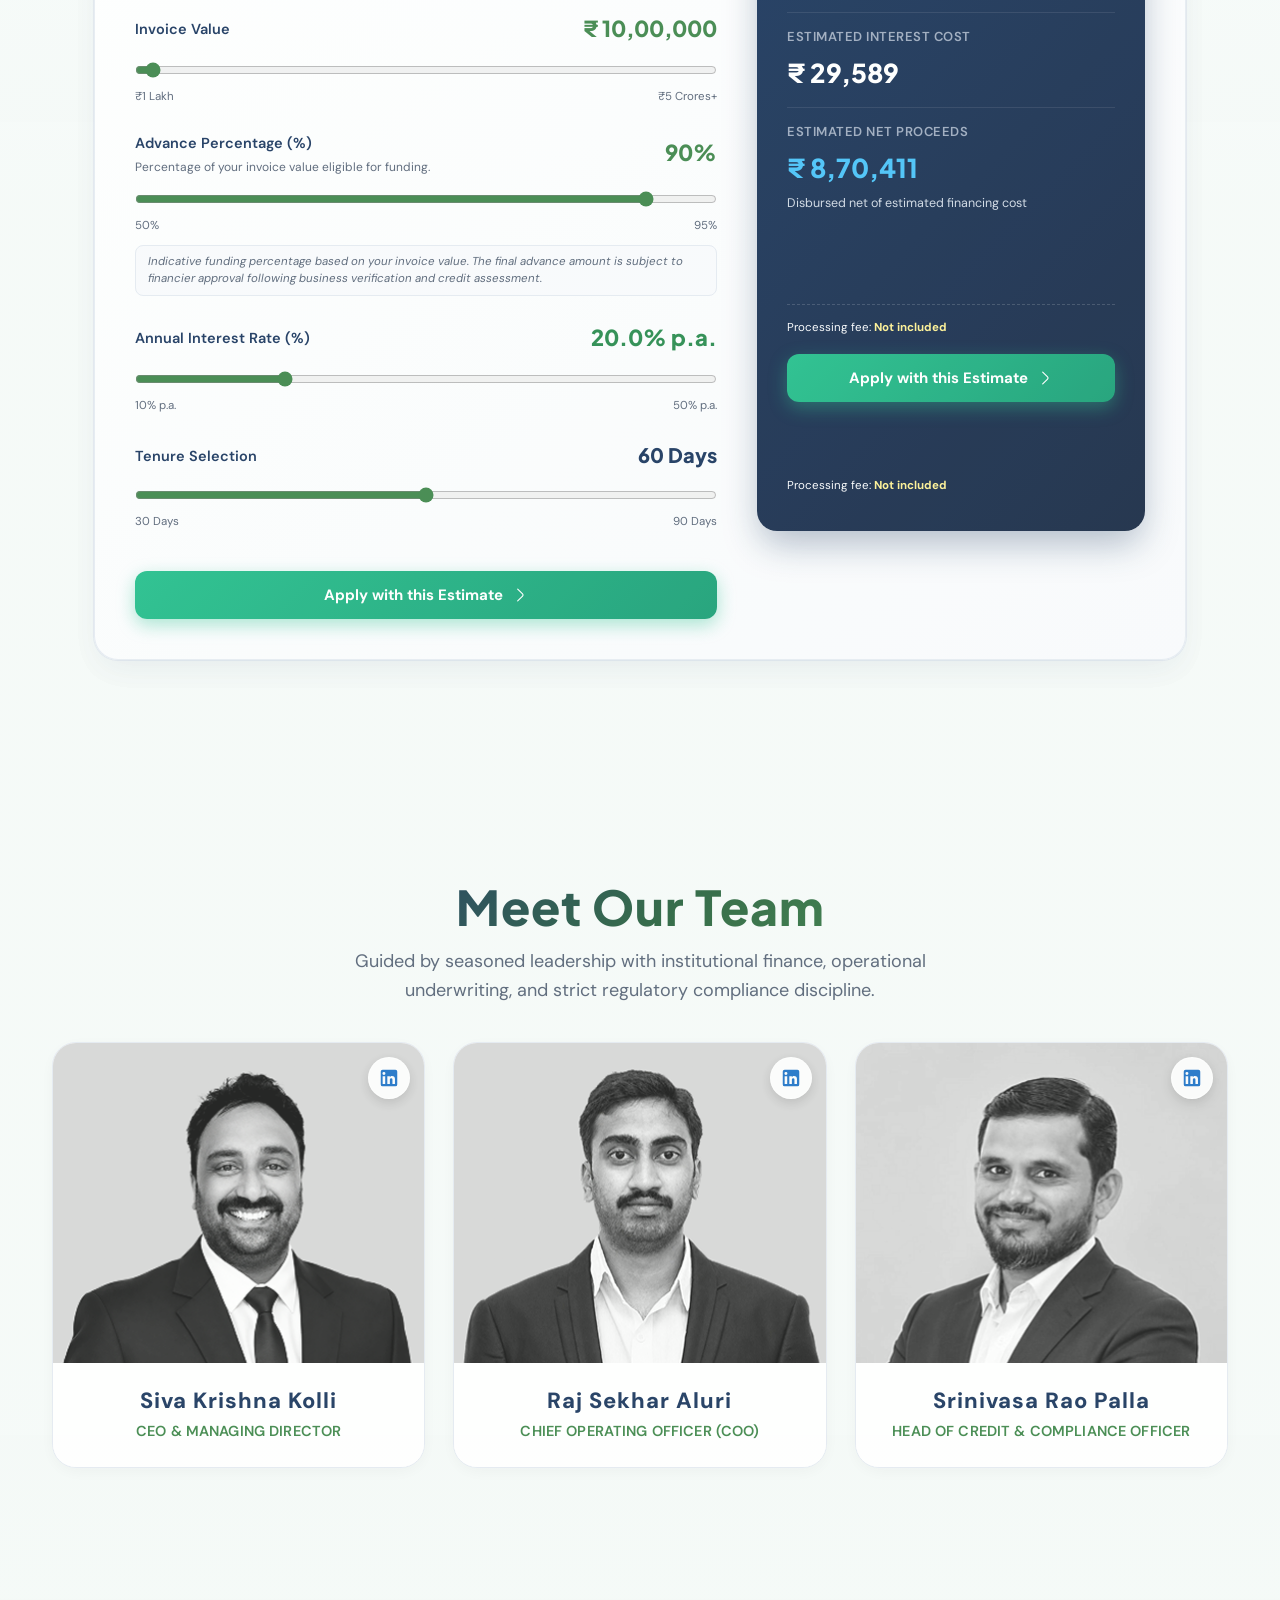
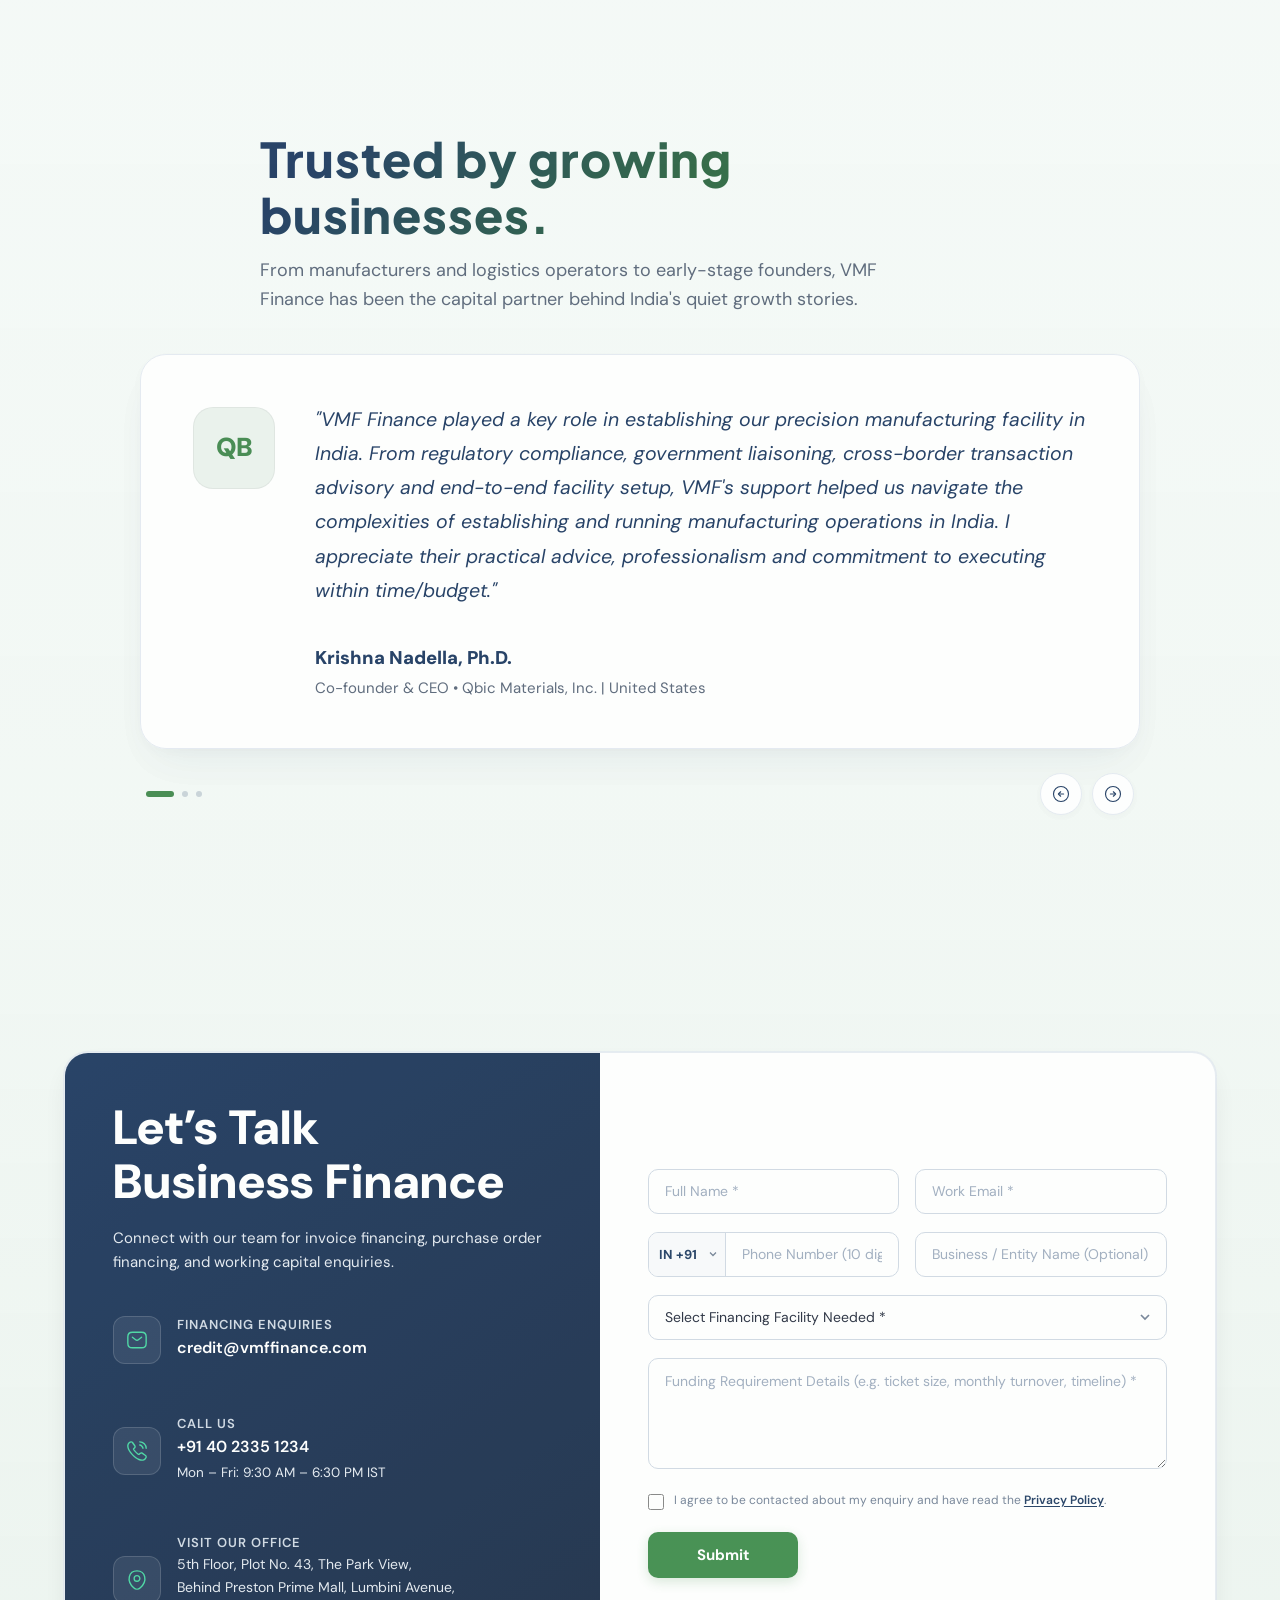
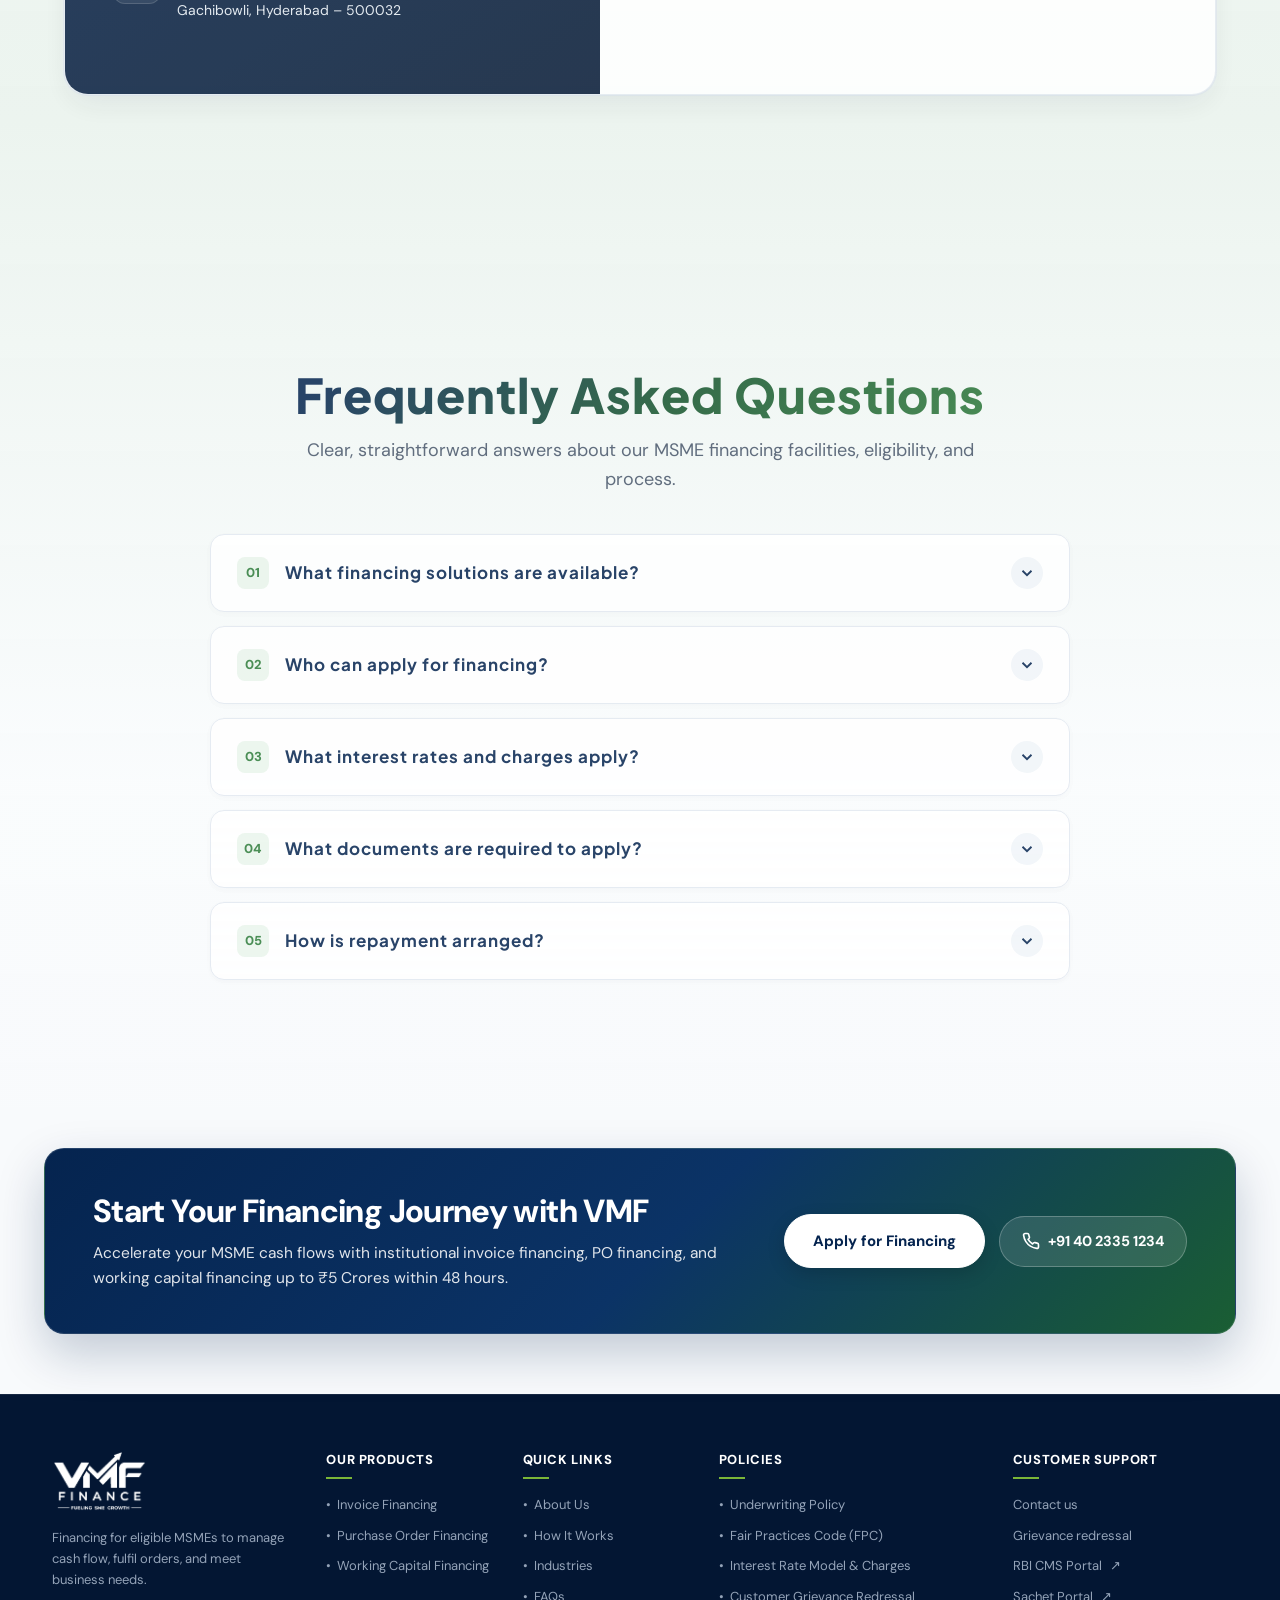
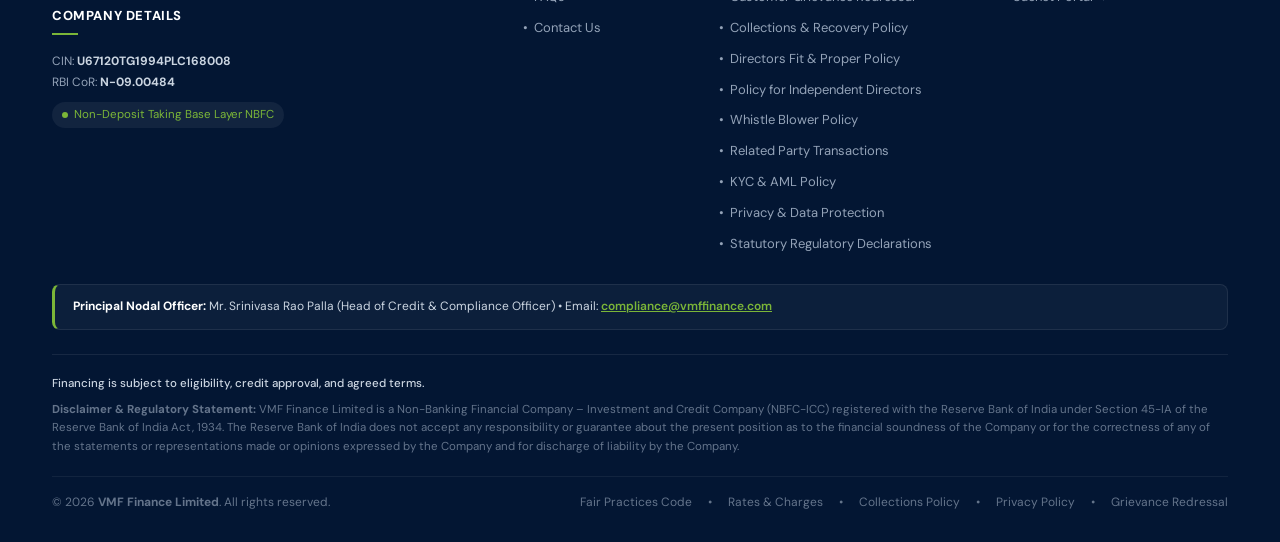
==== commit 6697e96c: "feat(branding): replace 'loan' and 'Working Capital Loans' with 'Working Capital Financing' across a" ====
--- a/index.html
+++ b/index.html
@@ -6,7 +6,7 @@
   <meta name="viewport" content="width=device-width, initial-scale=1.0">
   <title>VMF Finance Limited | Working Capital That Moves Your Business Forward</title>
   <meta name="description"
-    content="Practical financing solutions for India's MSMEs. Invoice Financing, Purchase Order Financing, and Working Capital Loans by VMF Finance Limited, an RBI-registered NBFC-ICC.">
+    content="Practical financing solutions for India's MSMEs. Invoice Financing, Purchase Order Financing, and Working Capital Financing by VMF Finance Limited, an RBI-registered NBFC-ICC.">
   <link rel="preconnect" href="https://fonts.googleapis.com">
   <link rel="preconnect" href="https://fonts.gstatic.com" crossorigin>
   <link
@@ -406,13 +406,13 @@
               </button>
             </div>
 
-            <!-- 3. Working Capital Loans -->
+            <!-- 3. Working Capital Financing -->
             <div class="prod-modern-card">
               <div class="prod-modern-badge" aria-hidden="true">
                 <svg width="28" height="28" viewBox="0 0 24 24" fill="#FFFFFF"><path d="M5 15c-.94 0-1.81.33-2.5.88A3.97 3.97 0 001 19c0 .75.21 1.46.58 2.06A3.97 3.97 0 005 23c1.01 0 1.93-.37 2.63-1 .31-.26.58-.58.79-.94.37-.6.58-1.31.58-2.06 0-2.21-1.79-4-4-4zm2.07 3.57l-2.13 1.97c-.14.13-.33.2-.51.2-.19 0-.38-.07-.53-.22l-.99-.99a.754.754 0 010-1.06c.29-.29.77-.29 1.06 0l.48.48 1.6-1.48c.3-.28.78-.26 1.06.04s.26.78-.04 1.06zM14.85 3.95v3.8h-1.5v-3.8c0-.27-.24-.4-.4-.4-.05 0-.1.01-.15.03L4.87 6.57c-.53.2-.87.7-.87 1.27v.67c-.91.68-1.5 1.77-1.5 3V7.84c0-1.19.73-2.25 1.84-2.67l7.94-3c.22-.08.45-.12.67-.12 1 0 1.9.81 1.9 1.9zM21.5 14.5v1a.5.5 0 01-.49.5h-1.46c-.53 0-1.01-.39-1.05-.91-.03-.31.09-.6.29-.8a.95.95 0 01.7-.29H21c.29.01.5.23.5.5z"/> <path d="M19.48 12.95h1.02c.55 0 1-.45 1-1v-.44c0-2.07-1.69-3.76-3.76-3.76H6.26c-.85 0-1.63.28-2.26.76-.91.68-1.5 1.77-1.5 3v1.78c0 .38.4.62.76.5.56-.19 1.15-.29 1.74-.29 3.03 0 5.5 2.47 5.5 5.5 0 .72-.19 1.51-.49 2.21-.16.36.09.79.48.79h7.25c2.07 0 3.76-1.69 3.76-3.76v-.19c0-.55-.45-1-1-1h-.87c-.96 0-1.88-.59-2.13-1.52-.2-.76.04-1.5.54-1.98.37-.38.88-.6 1.44-.6zm-5.48-.2H9c-.41 0-.75-.34-.75-.75s.34-.75.75-.75h5c.41 0 .75.34.75.75s-.34.75-.75.75z"/></svg>
               </div>
               <div class="prod-modern-body">
-                <h3 class="prod-modern-title">Working Capital<br>Loans</h3>
+                <h3 class="prod-modern-title">Working Capital<br>Financing</h3>
                 <p class="prod-modern-tagline">Fueling business momentum</p>
                 <p class="prod-modern-desc">Dependable revolving credit lines designed to bridge operational gaps, manage seasonal inventory, and scale.</p>
               </div>
@@ -527,7 +527,7 @@
             style="font-size: clamp(32px, 3.8vw, 48px); font-weight: 850; margin-top: 0; margin-bottom: 12px; letter-spacing: -0.03em; line-height: 1.18; text-align: center;">
             How Our Financing Works</h2>
           <p style="color: var(--text-muted); font-size: 18px; line-height: 1.62; max-width: 680px; margin: 0 auto;">
-            Six simple steps from initial application to swift disbursement and loan closure.
+            Six simple steps from initial application to swift disbursement and facility closure.
           </p>
         </div>
 
@@ -804,7 +804,7 @@
             <!-- Left Column: Company Lead & Record -->
             <div class="about-intro-col">
               <p class="about-lead-text">
-                We provide invoice financing, purchase order financing and working capital loans to eligible MSMEs
+                We provide invoice financing, purchase order financing and working capital financing to eligible MSMEs
                 across sectors. Our financing considers business needs, repayment ability and risk to help manage cash
                 gaps, fulfil orders and cover daily expenses.
               </p>
@@ -875,7 +875,7 @@
                 <div class="about-val-badge">F</div>
                 <h4 class="about-val-name">Fairness</h4>
                 <p class="about-val-desc">Explain terms and charges clearly, and treat customers fairly throughout the
-                  loan relationship.</p>
+                  financing relationship.</p>
               </div>
             </div>
           </div>
@@ -904,7 +904,7 @@
               <div class="wc-facility-tabs" id="wcFacilityTabs">
                 <button type="button" class="wc-tab-btn active" data-facility="Invoice Financing" onclick="setCalcFacility(this, 'Invoice Financing')">Invoice Financing</button>
                 <button type="button" class="wc-tab-btn" data-facility="Purchase Order Financing" onclick="setCalcFacility(this, 'Purchase Order Financing')">PO Financing</button>
-                <button type="button" class="wc-tab-btn" data-facility="Working Capital Loan" onclick="setCalcFacility(this, 'Working Capital Loan')">Working Capital</button>
+                <button type="button" class="wc-tab-btn" data-facility="Working Capital Financing" onclick="setCalcFacility(this, 'Working Capital Financing')">Working Capital</button>
               </div>
 
               <!-- Tab 1 Inputs: Invoice Financing -->
@@ -994,7 +994,7 @@
                 </div>
               </div>
 
-              <!-- Tab 3 Inputs: Working Capital Loans -->
+              <!-- Tab 3 Inputs: Working Capital Financing -->
               <div id="calcWcInputs" class="calc-tab-panel" style="display: none;">
                 <!-- Slider: Working Capital Required -->
                 <div class="wc-slider-block">
@@ -1396,7 +1396,7 @@
                       <option value="" disabled selected>Select Financing Facility Needed *</option>
                       <option value="Invoice Financing">Invoice Financing (Bill Discounting)</option>
                       <option value="Purchase Order Financing">Purchase Order (PO) Financing</option>
-                      <option value="Working Capital Loan">Working Capital Business Loan</option>
+                      <option value="Working Capital Financing">Working Capital Financing</option>
                       <option value="General Enquiry">General / Advisory Enquiry</option>
                       <option value="Careers">Careers</option>
                       <option value="Others">Others</option>
@@ -1474,7 +1474,7 @@
             </button>
             <div class="faq-body">
               <p class="faq-answer">
-                We offer Invoice Financing, Purchase Order Financing, and Working Capital Loans to help eligible
+                We offer Invoice Financing, Purchase Order Financing, and Working Capital Financing to help eligible
                 businesses manage cash flow, fulfil orders, and meet daily expenses.
               </p>
             </div>
@@ -1560,7 +1560,7 @@
             <div class="faq-body">
               <p class="faq-answer">
                 Repayment follows the schedule and collection arrangement agreed for your facility. These details are
-                provided in the loan documents before you accept the terms.
+                provided in the facility documents before you accept the terms.
               </p>
             </div>
           </div>
@@ -1581,7 +1581,7 @@
           <div class="prefooter-rect-text">
             <h2 class="prefooter-rect-title" style="color: #FFFFFF !important; -webkit-text-fill-color: #FFFFFF !important; background: none !important;">Start Your Financing Journey with VMF</h2>
             <p class="prefooter-rect-desc">
-              Accelerate your MSME cash flows with institutional invoice financing, PO financing, and working capital loans up to ₹5 Crores within 48 hours.
+              Accelerate your MSME cash flows with institutional invoice financing, PO financing, and working capital financing up to ₹5 Crores within 48 hours.
             </p>
           </div>
           <div class="prefooter-rect-action">
@@ -1632,7 +1632,7 @@
           <ul class="footer-links-list">
             <li><a href="javascript:void(0)" onclick="openProductFromFooter(event, 'inv')"><span>&bull;</span> Invoice Financing</a></li>
             <li><a href="javascript:void(0)" onclick="openProductFromFooter(event, 'po')"><span>&bull;</span> Purchase Order Financing</a></li>
-            <li><a href="javascript:void(0)" onclick="openProductFromFooter(event, 'wc')"><span>&bull;</span> Working Capital Loans</a></li>
+            <li><a href="javascript:void(0)" onclick="openProductFromFooter(event, 'wc')"><span>&bull;</span> Working Capital Financing</a></li>
           </ul>
         </div>
 
@@ -1944,7 +1944,7 @@
           </button>
 
           <button type="button" class="chat-chip" onclick="handleQuickChip('wc')">
-            <span>Working Capital Loans</span>
+            <span>Working Capital Financing</span>
           </button>
 
           <button type="button" class="chat-chip" onclick="handleQuickChip('docs')">
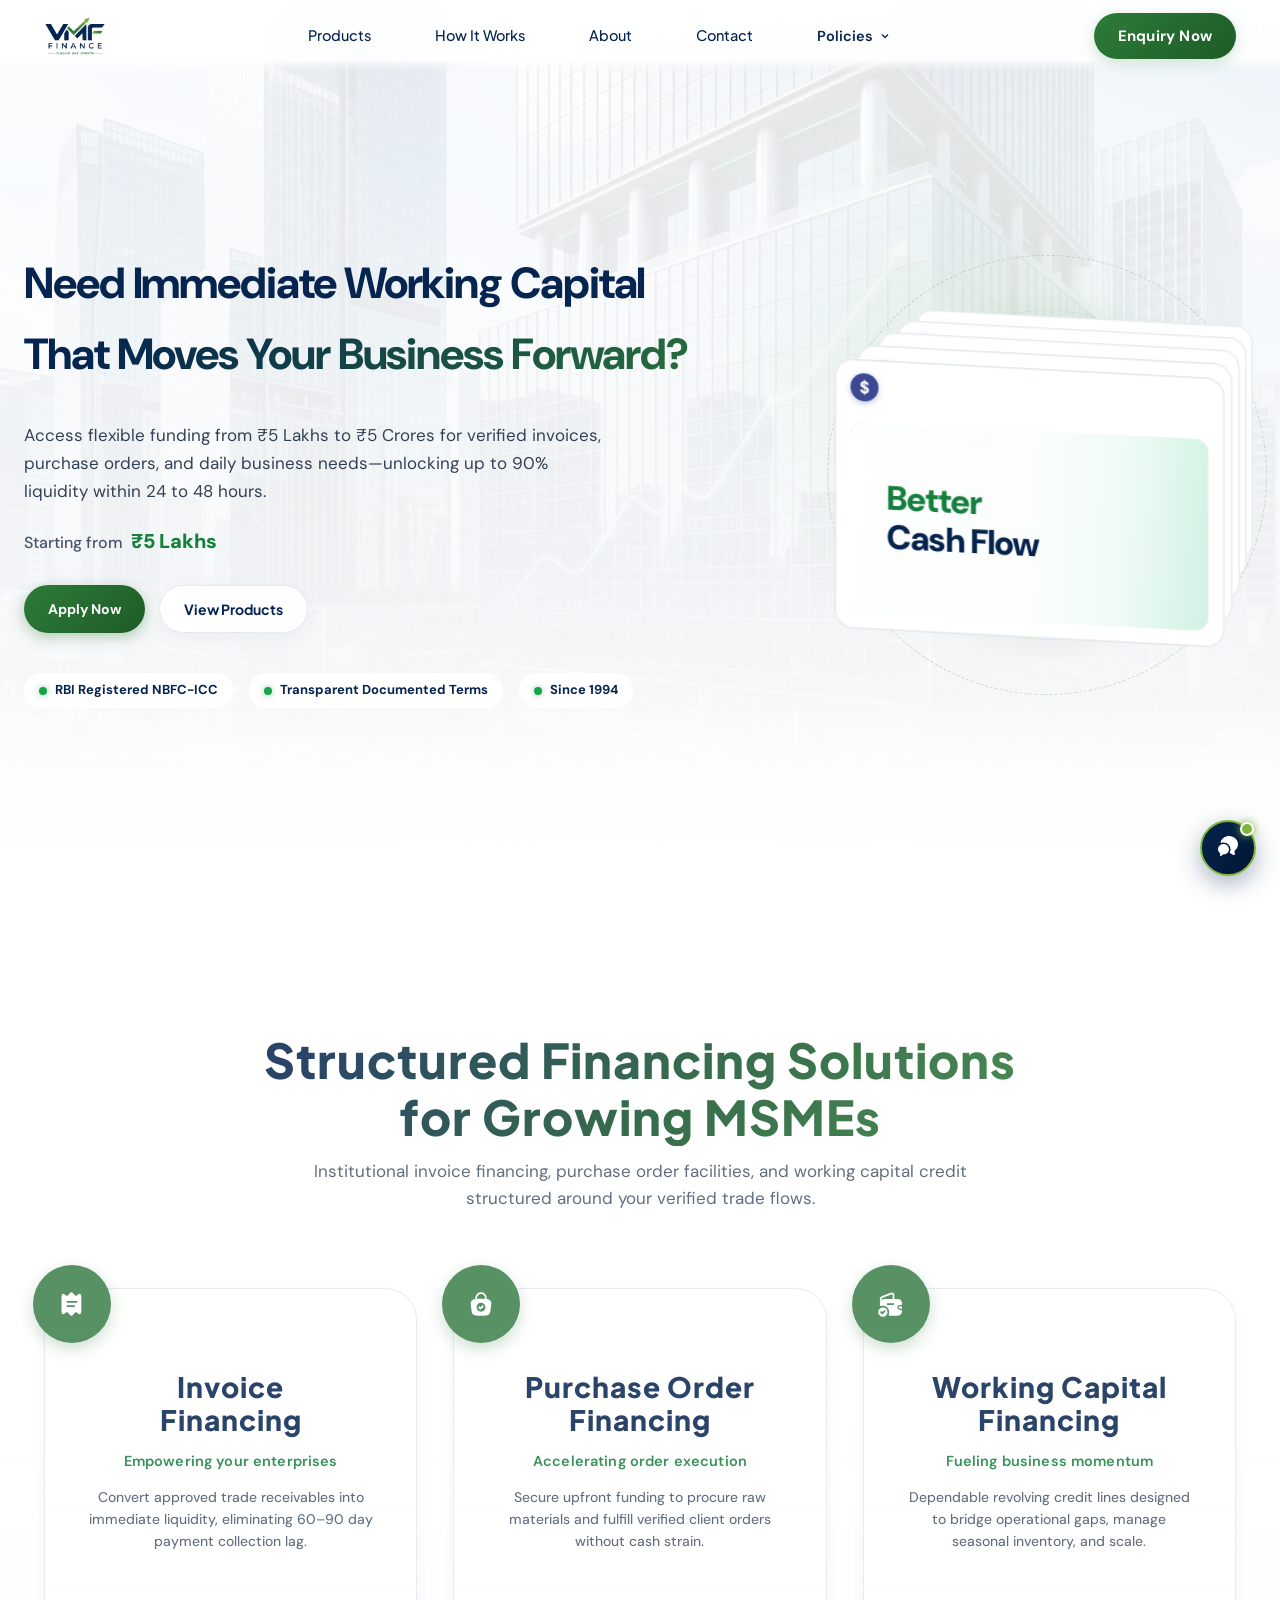
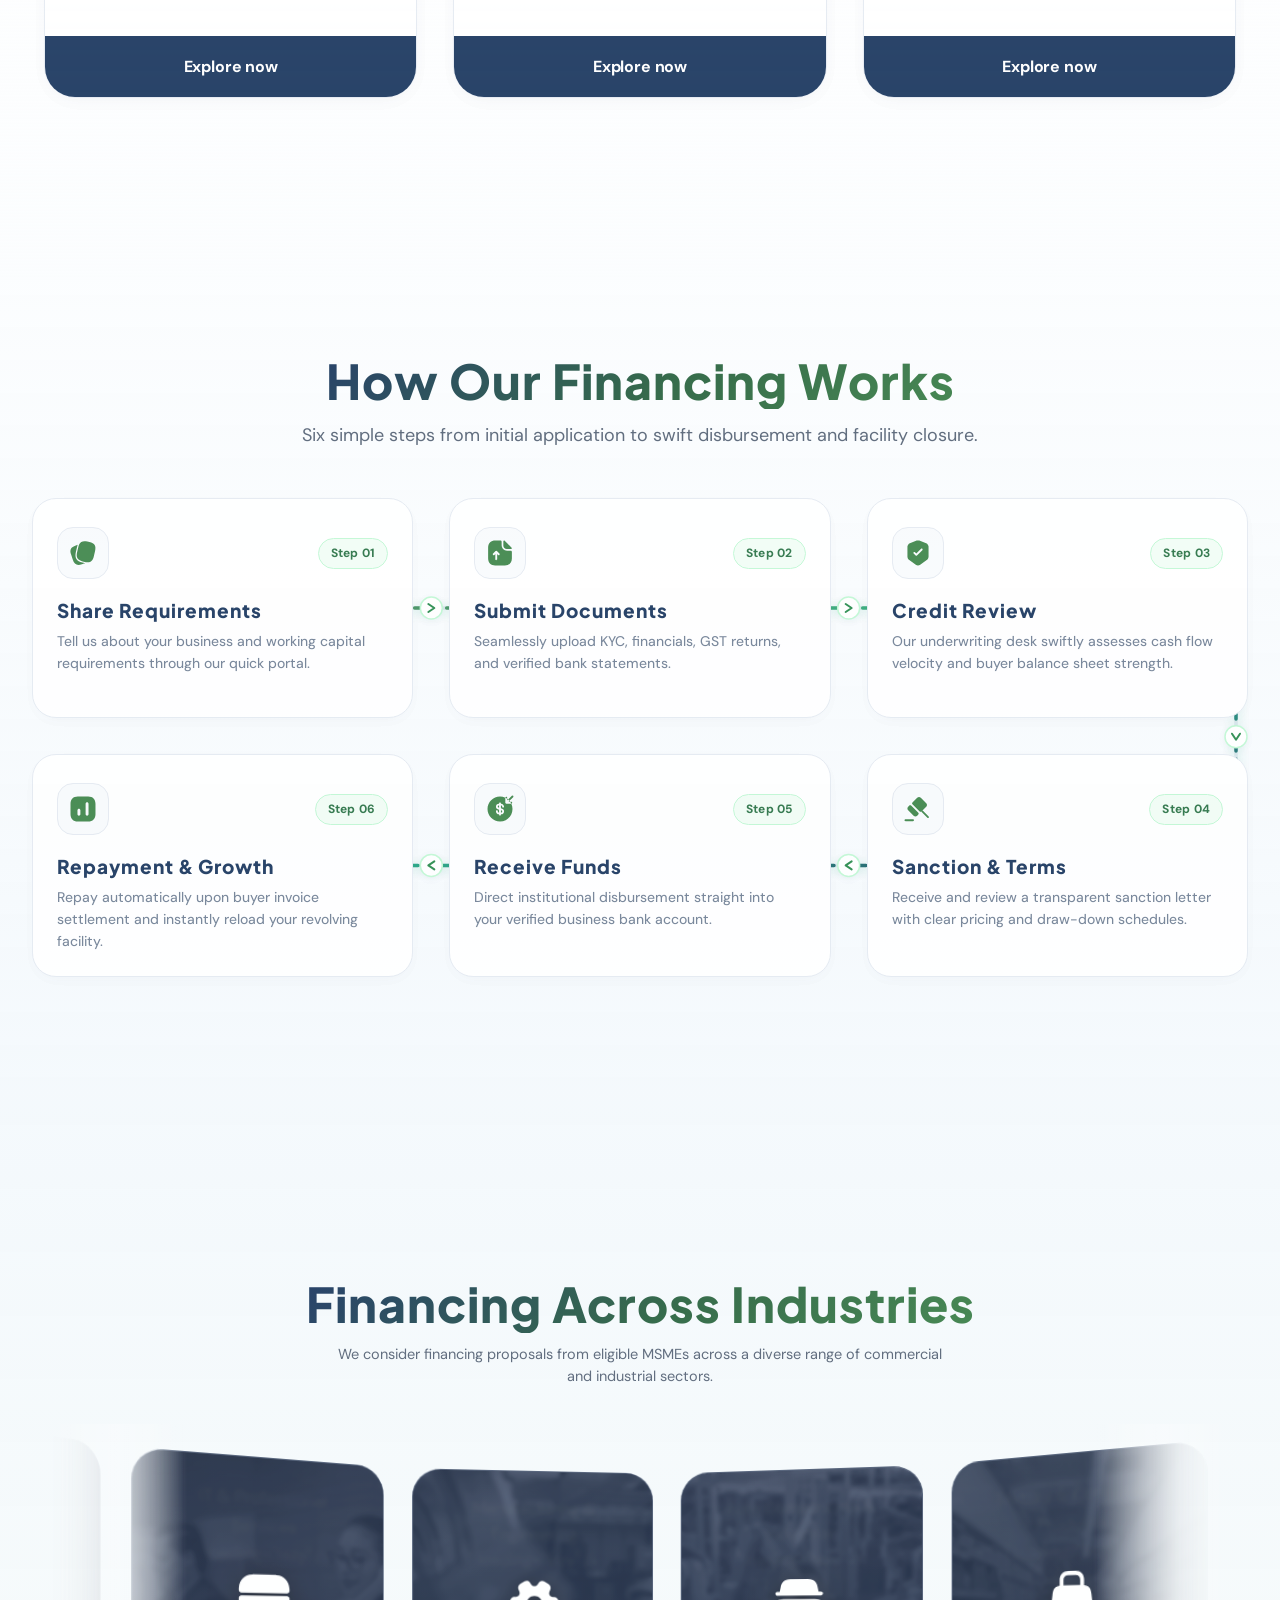
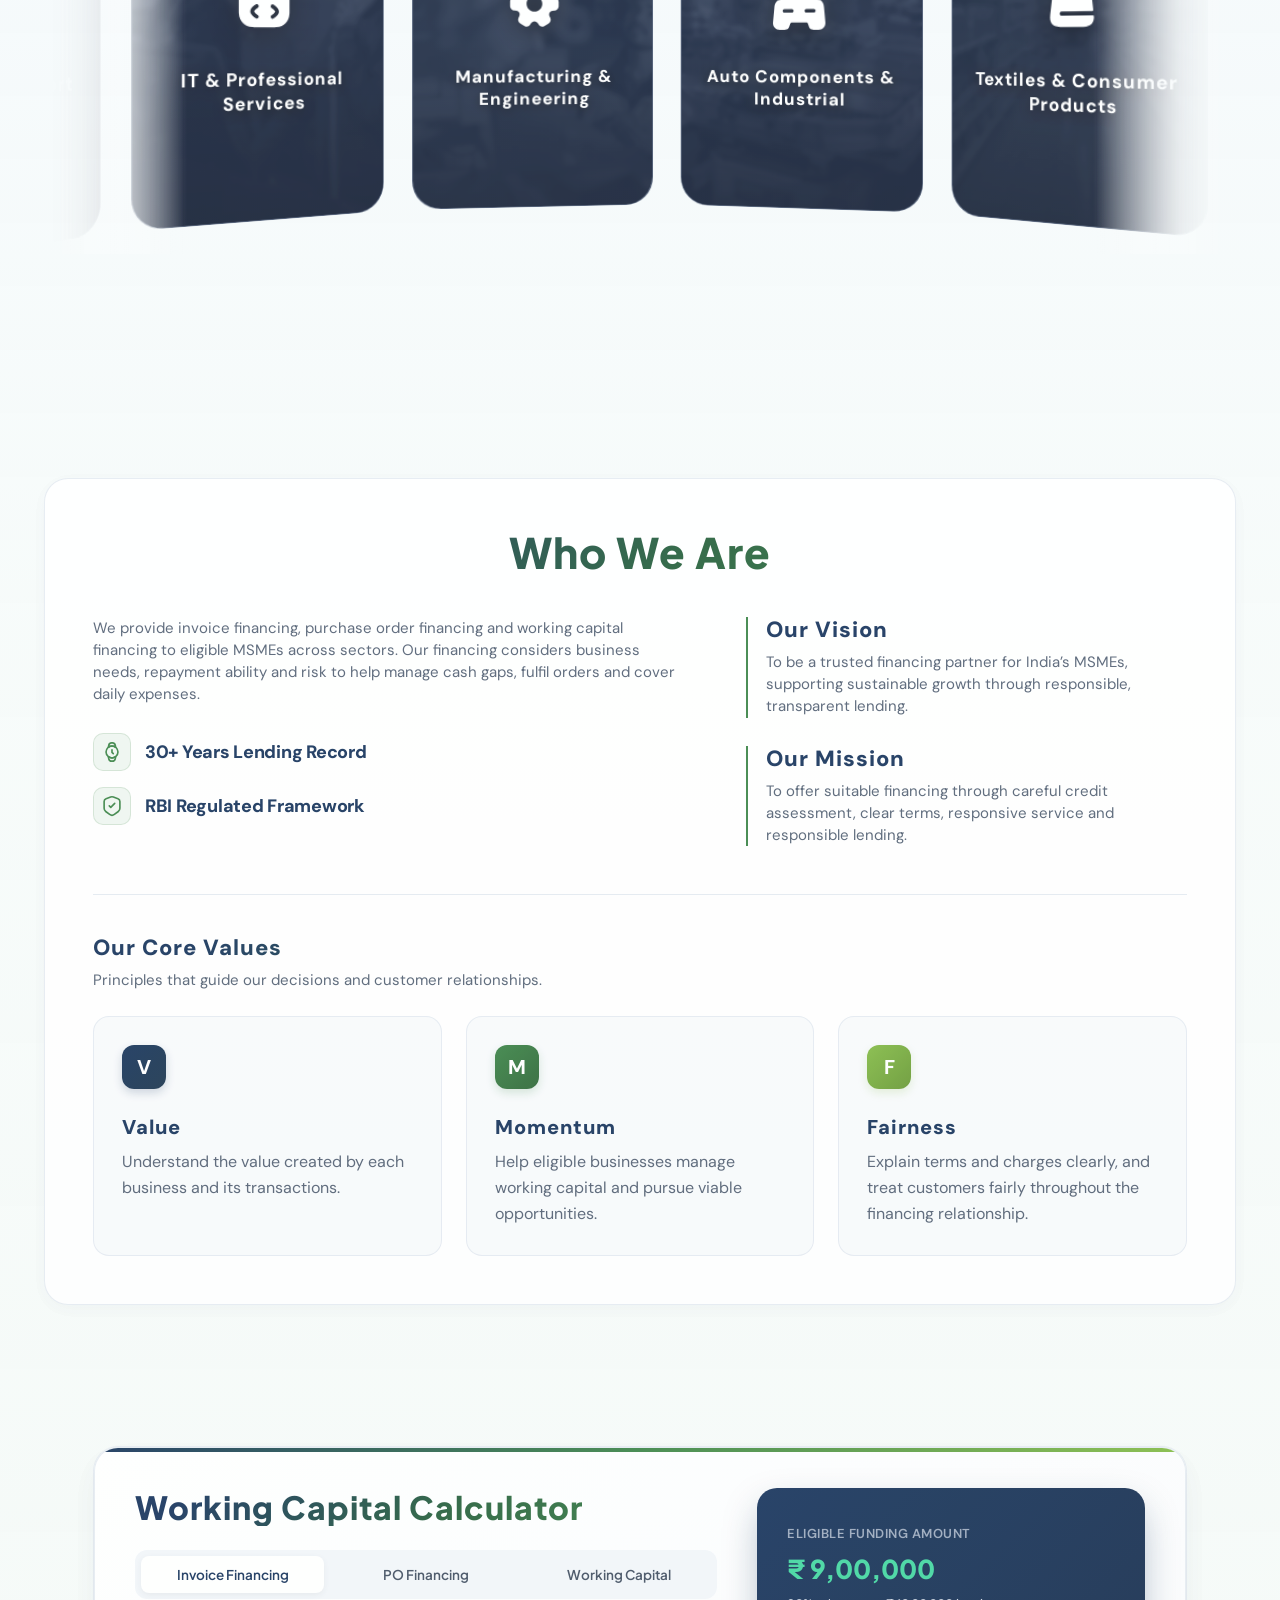
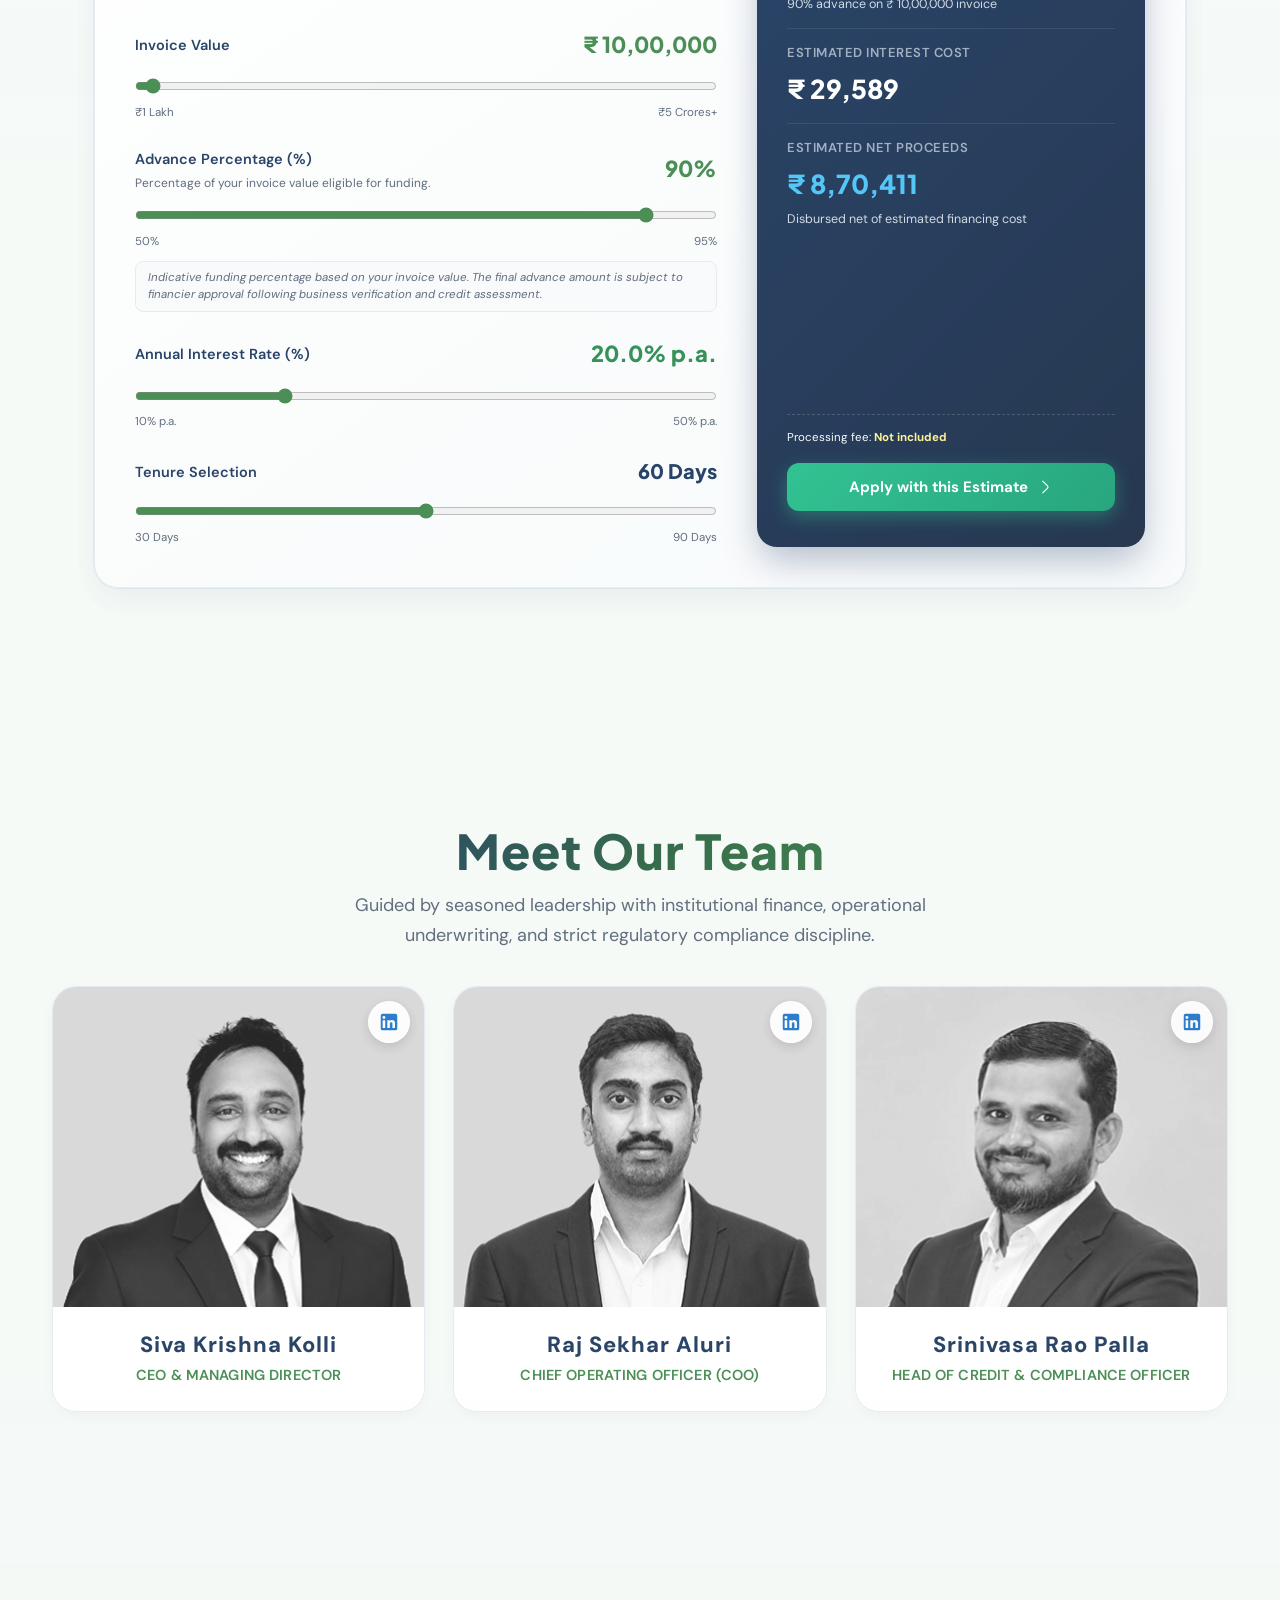
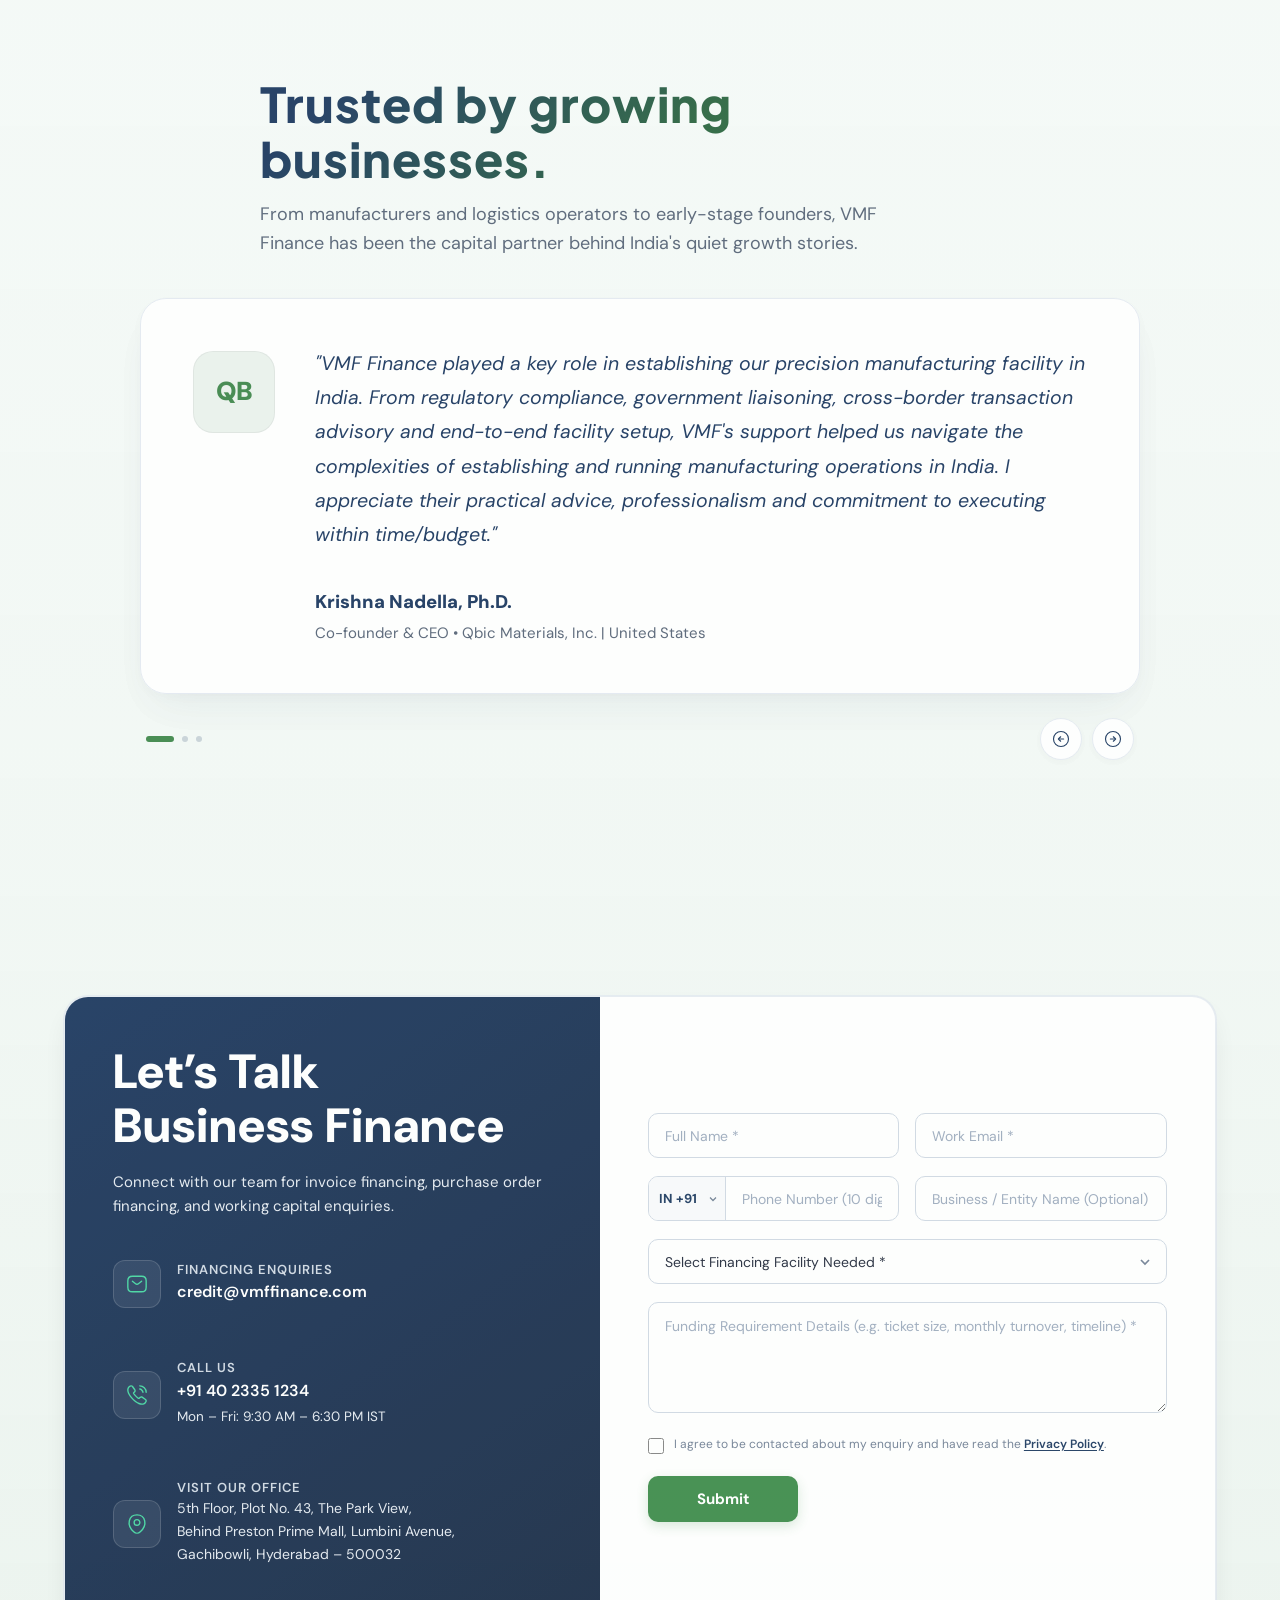
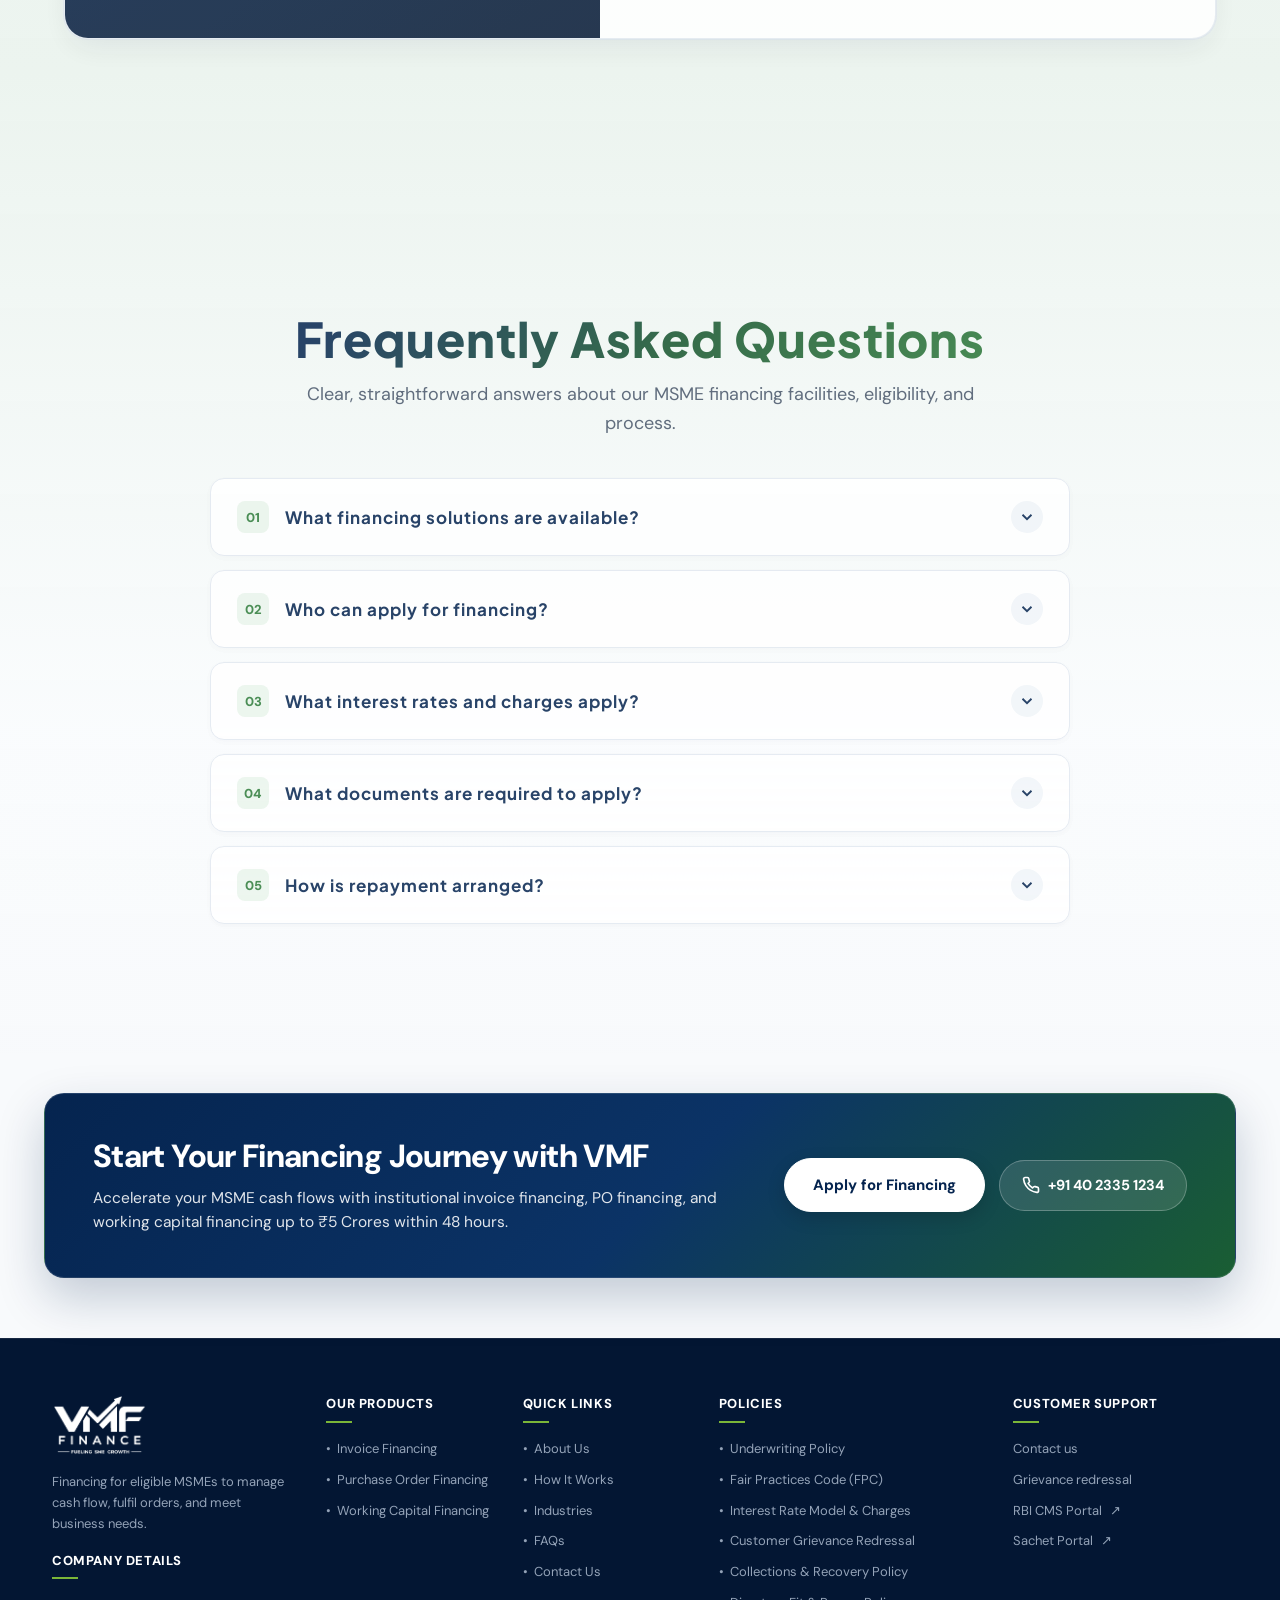
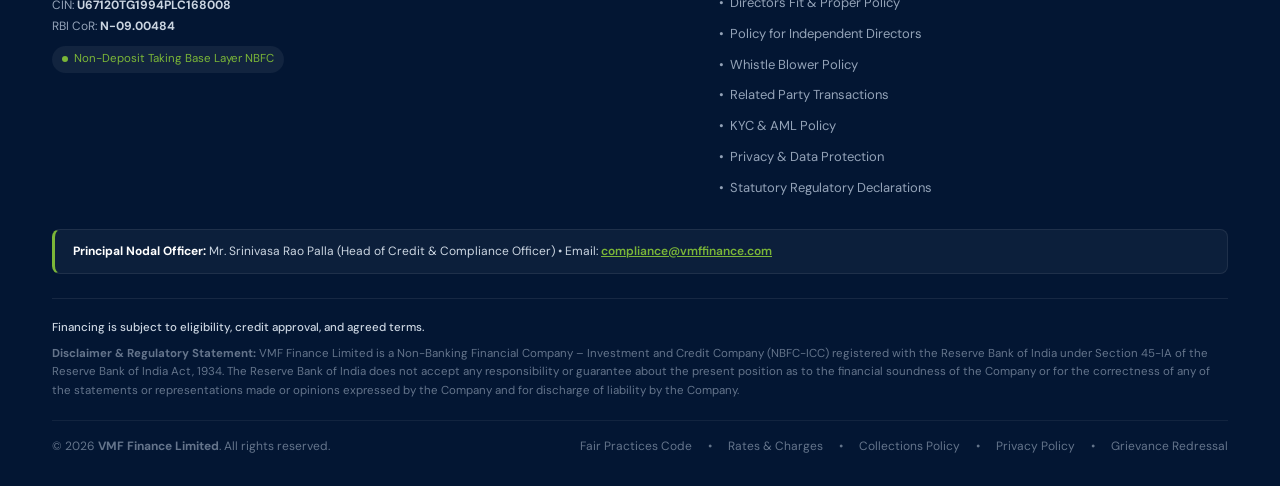
==== commit 07022f66: "clean(calc): remove duplicate apply button, duplicate fee tag, and sub-meta text under contribution " ====
--- a/index.html
+++ b/index.html
@@ -1068,16 +1068,6 @@
                   <svg width="18" height="18" viewBox="0 0 24 24" fill="none" stroke="currentColor" stroke-width="2.2" stroke-linecap="round" stroke-linejoin="round"><path stroke-linecap="round" stroke-linejoin="round" stroke-miterlimit="10" stroke-width="1.5" d="M8.91 19.92l6.52-6.52c.77-.77.77-2.03 0-2.8L8.91 4.08"/></svg>
                 </button>
               </div>
-                  <div class="wc-calc-fee-tag">
-                    <span>Processing fee: <strong>Not included</strong></span>
-                  </div>
-                </div>
-
-                <button type="button" class="wc-calc-apply-btn" onclick="applyWithCalculatorEstimate()">
-                  <span>Apply with this Estimate</span>
-                  <svg width="18" height="18" viewBox="0 0 24 24" fill="none" stroke="currentColor" stroke-width="2.2" stroke-linecap="round" stroke-linejoin="round"><path stroke-linecap="round" stroke-linejoin="round" stroke-miterlimit="10" stroke-width="1.5" d="M8.91 19.92l6.52-6.52c.77-.77.77-2.03 0-2.8L8.91 4.08"/></svg>
-                </button>
-              </div>
             </div>
           </div>
         </div>
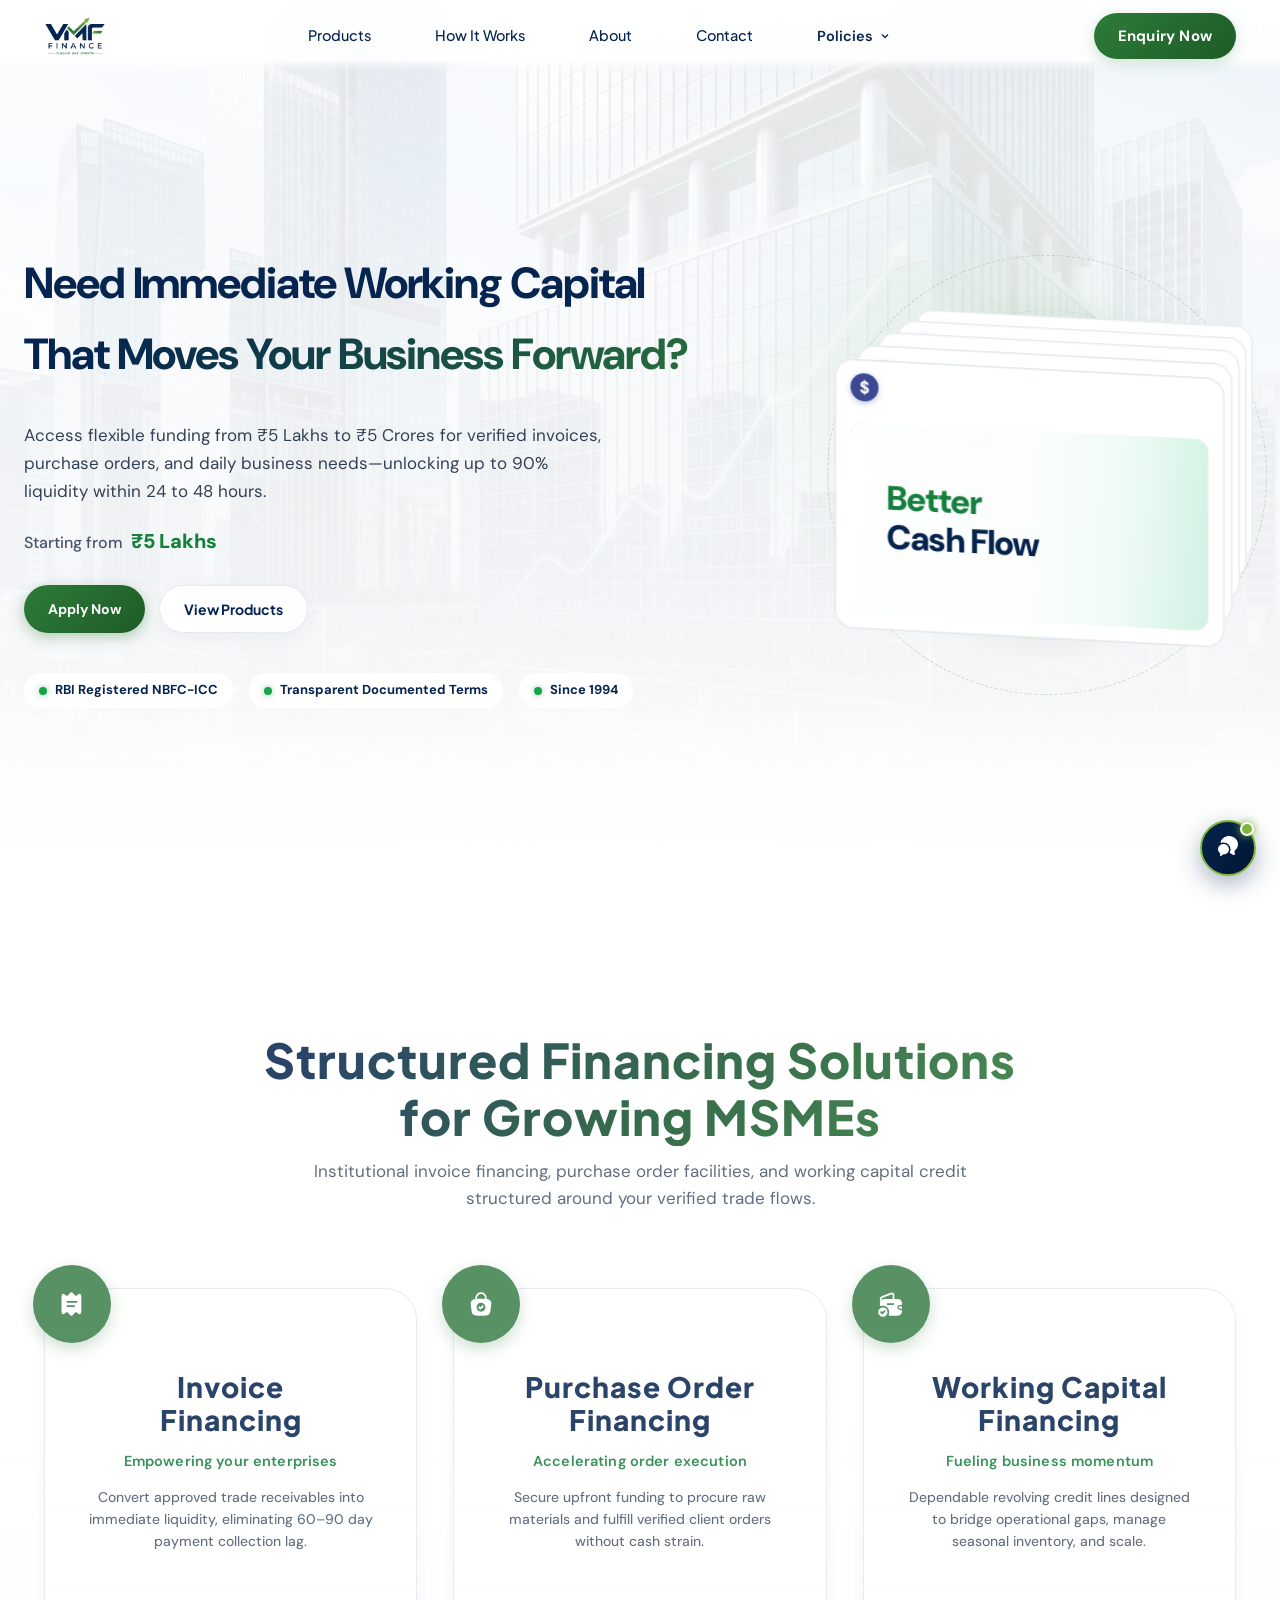
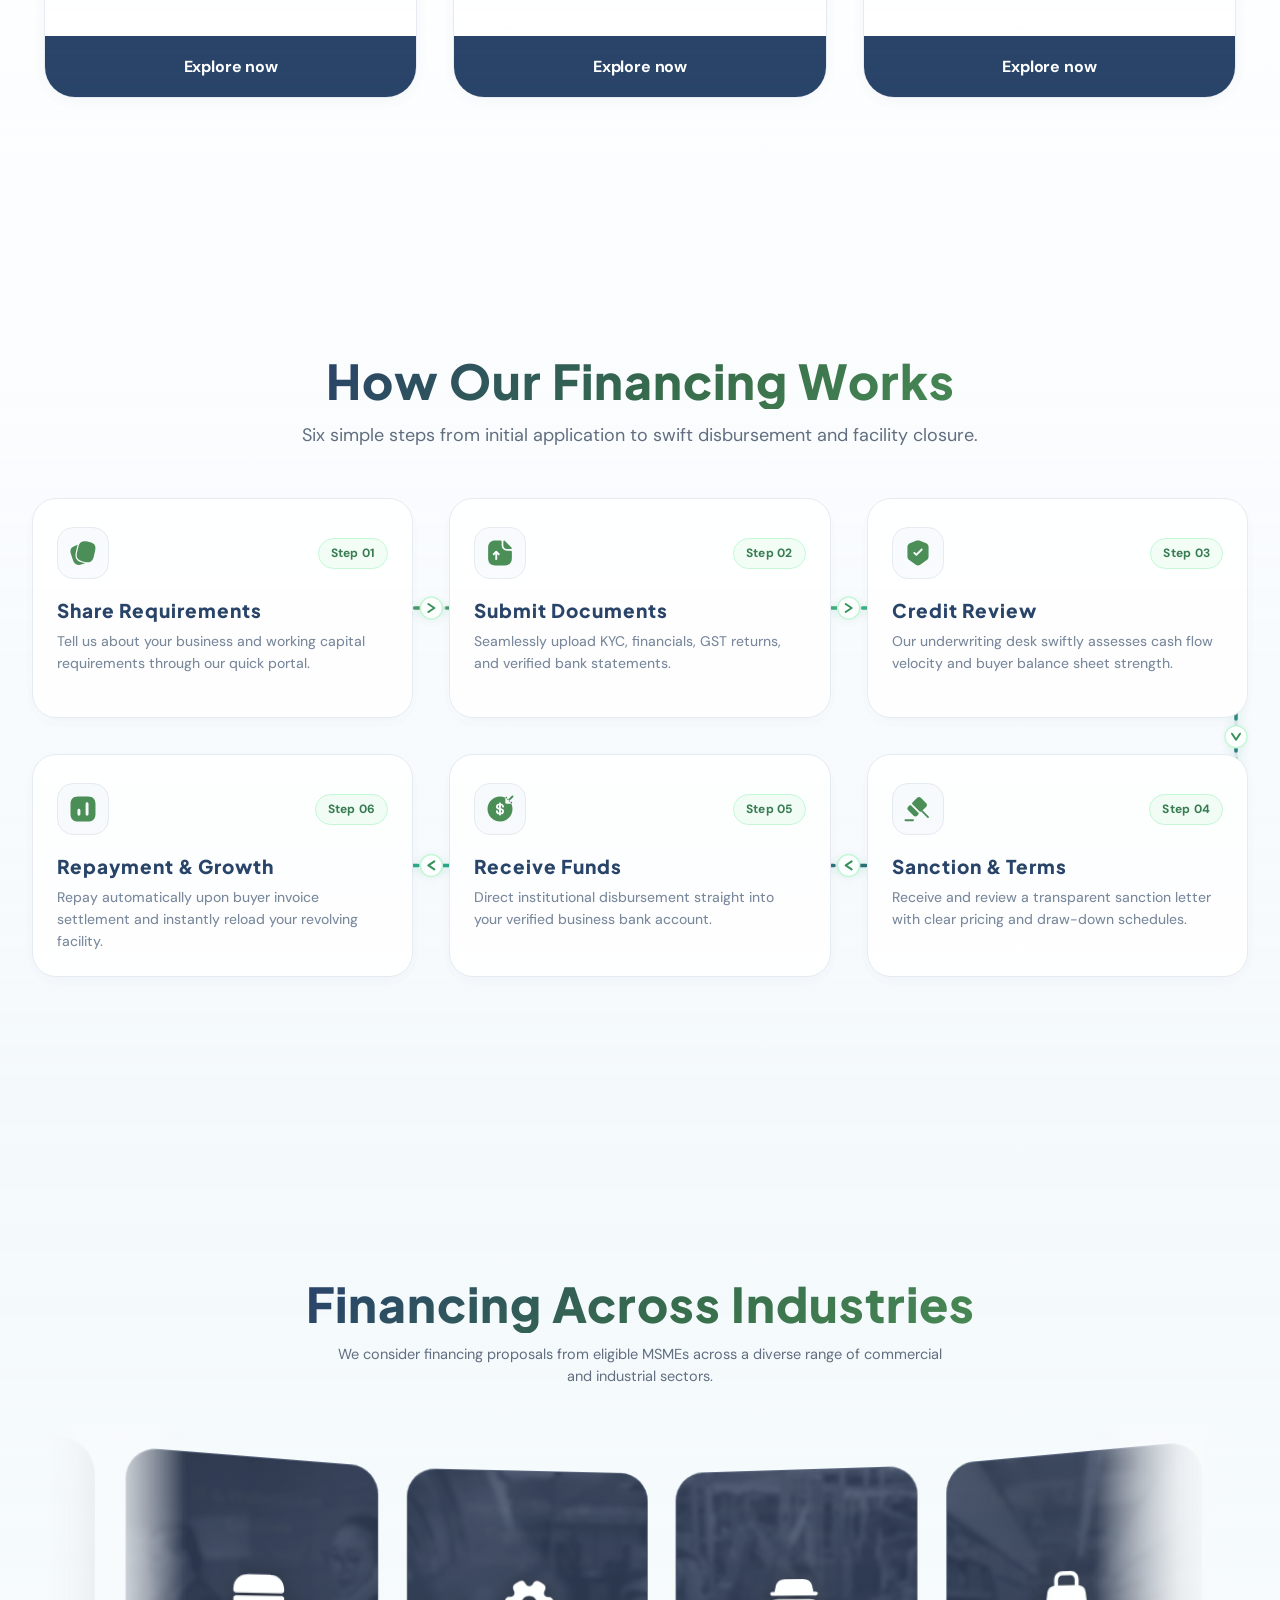
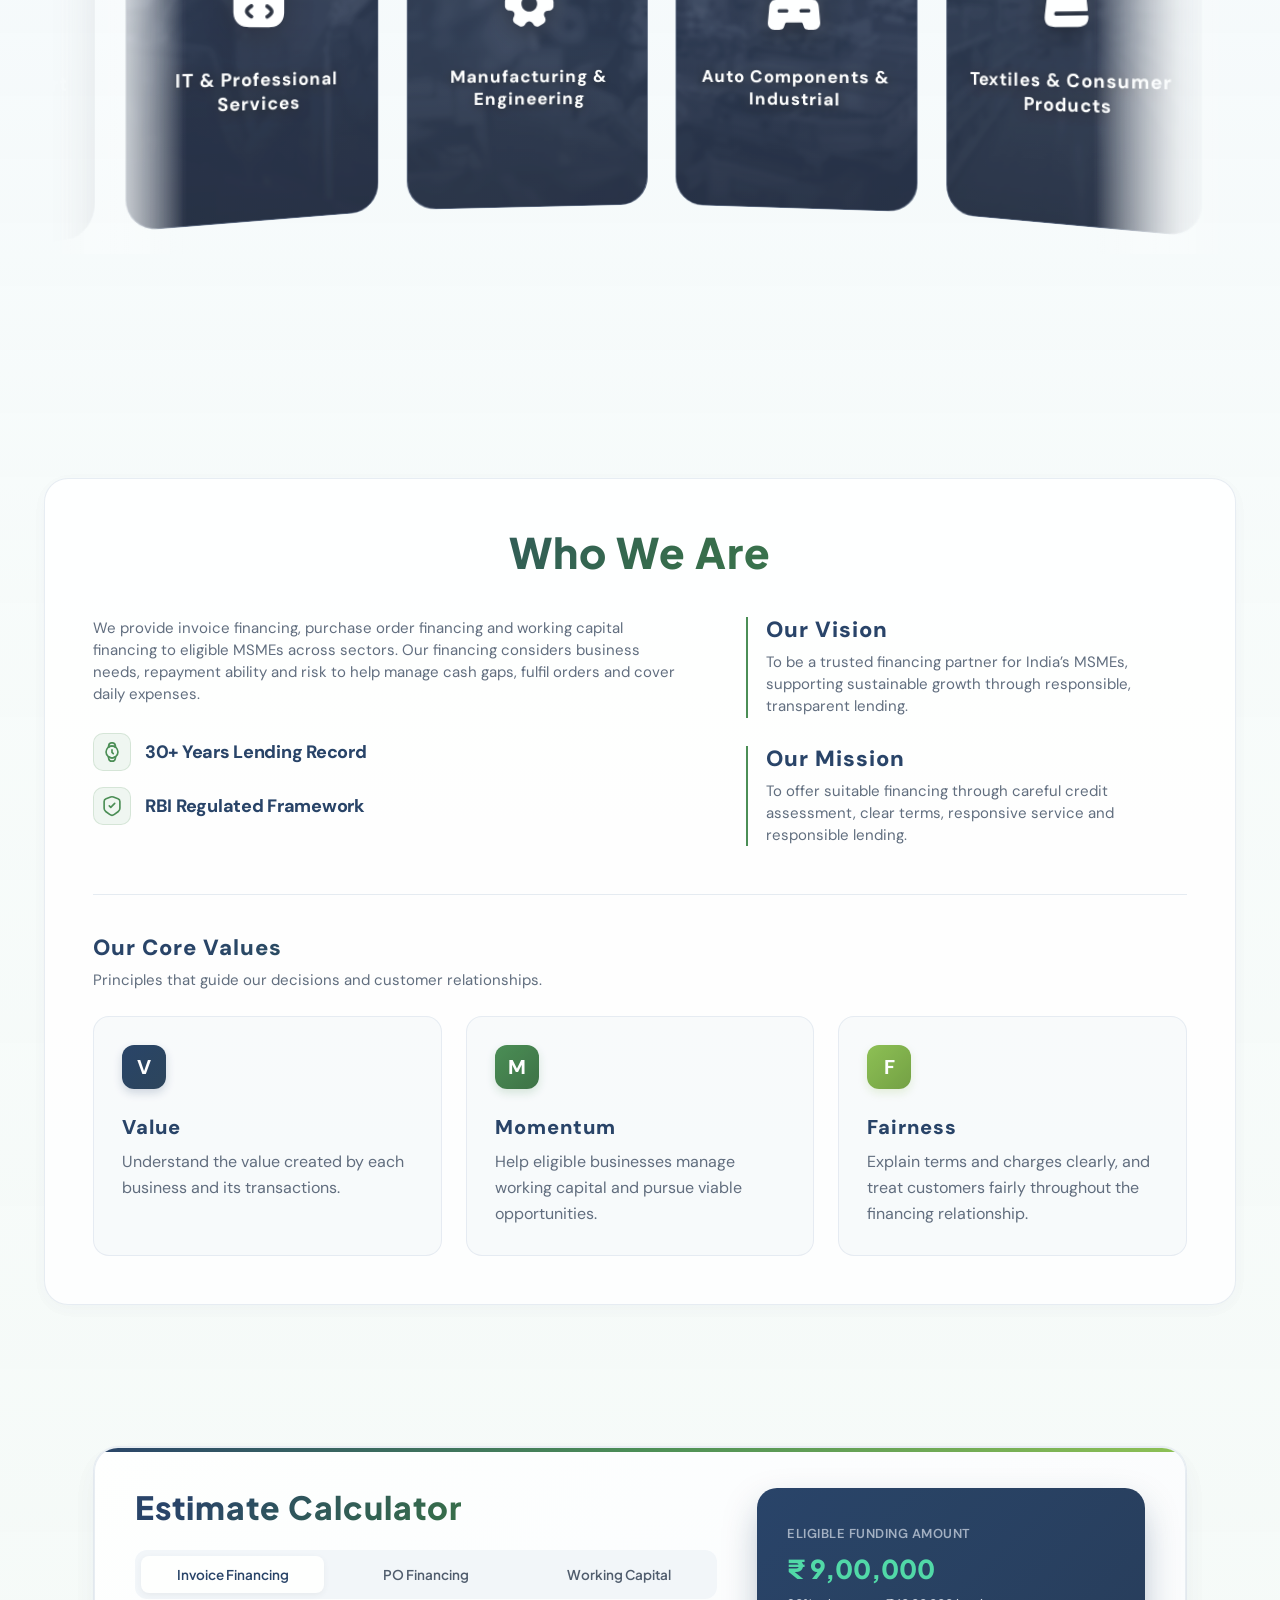
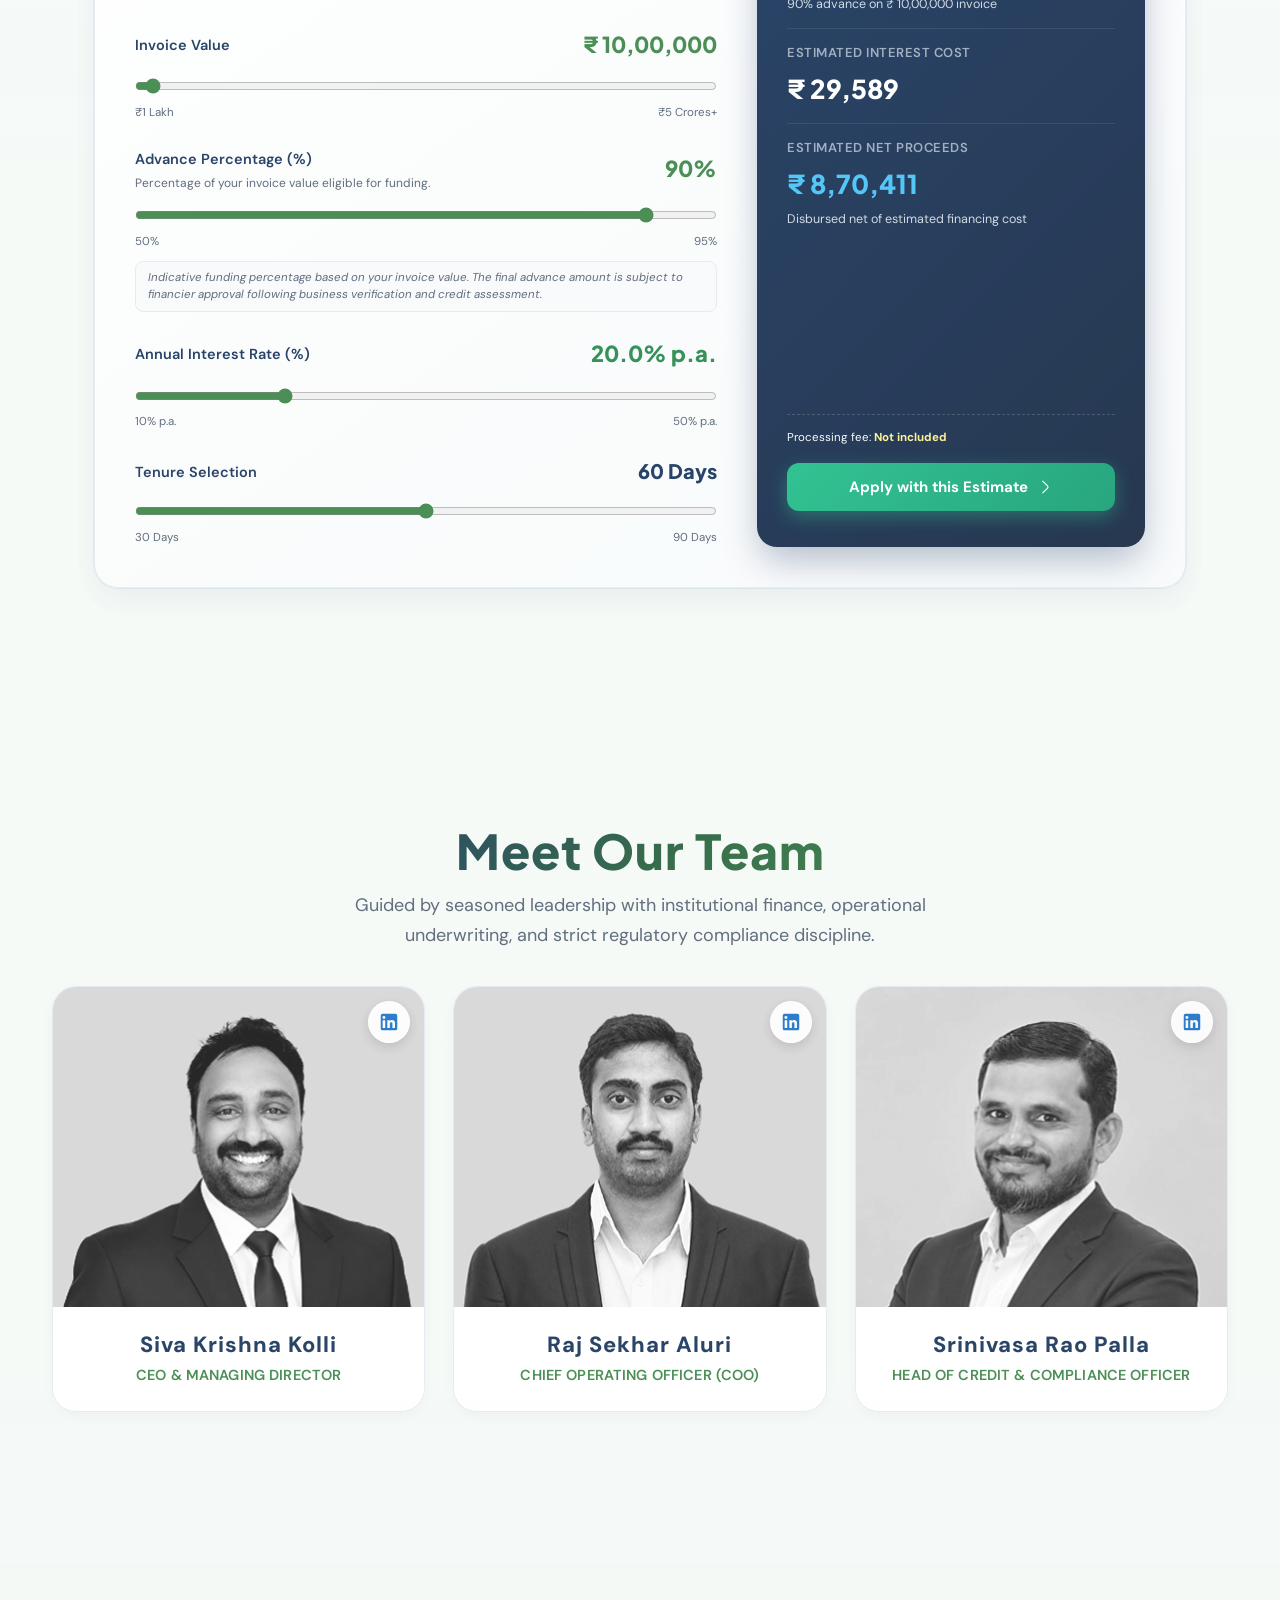
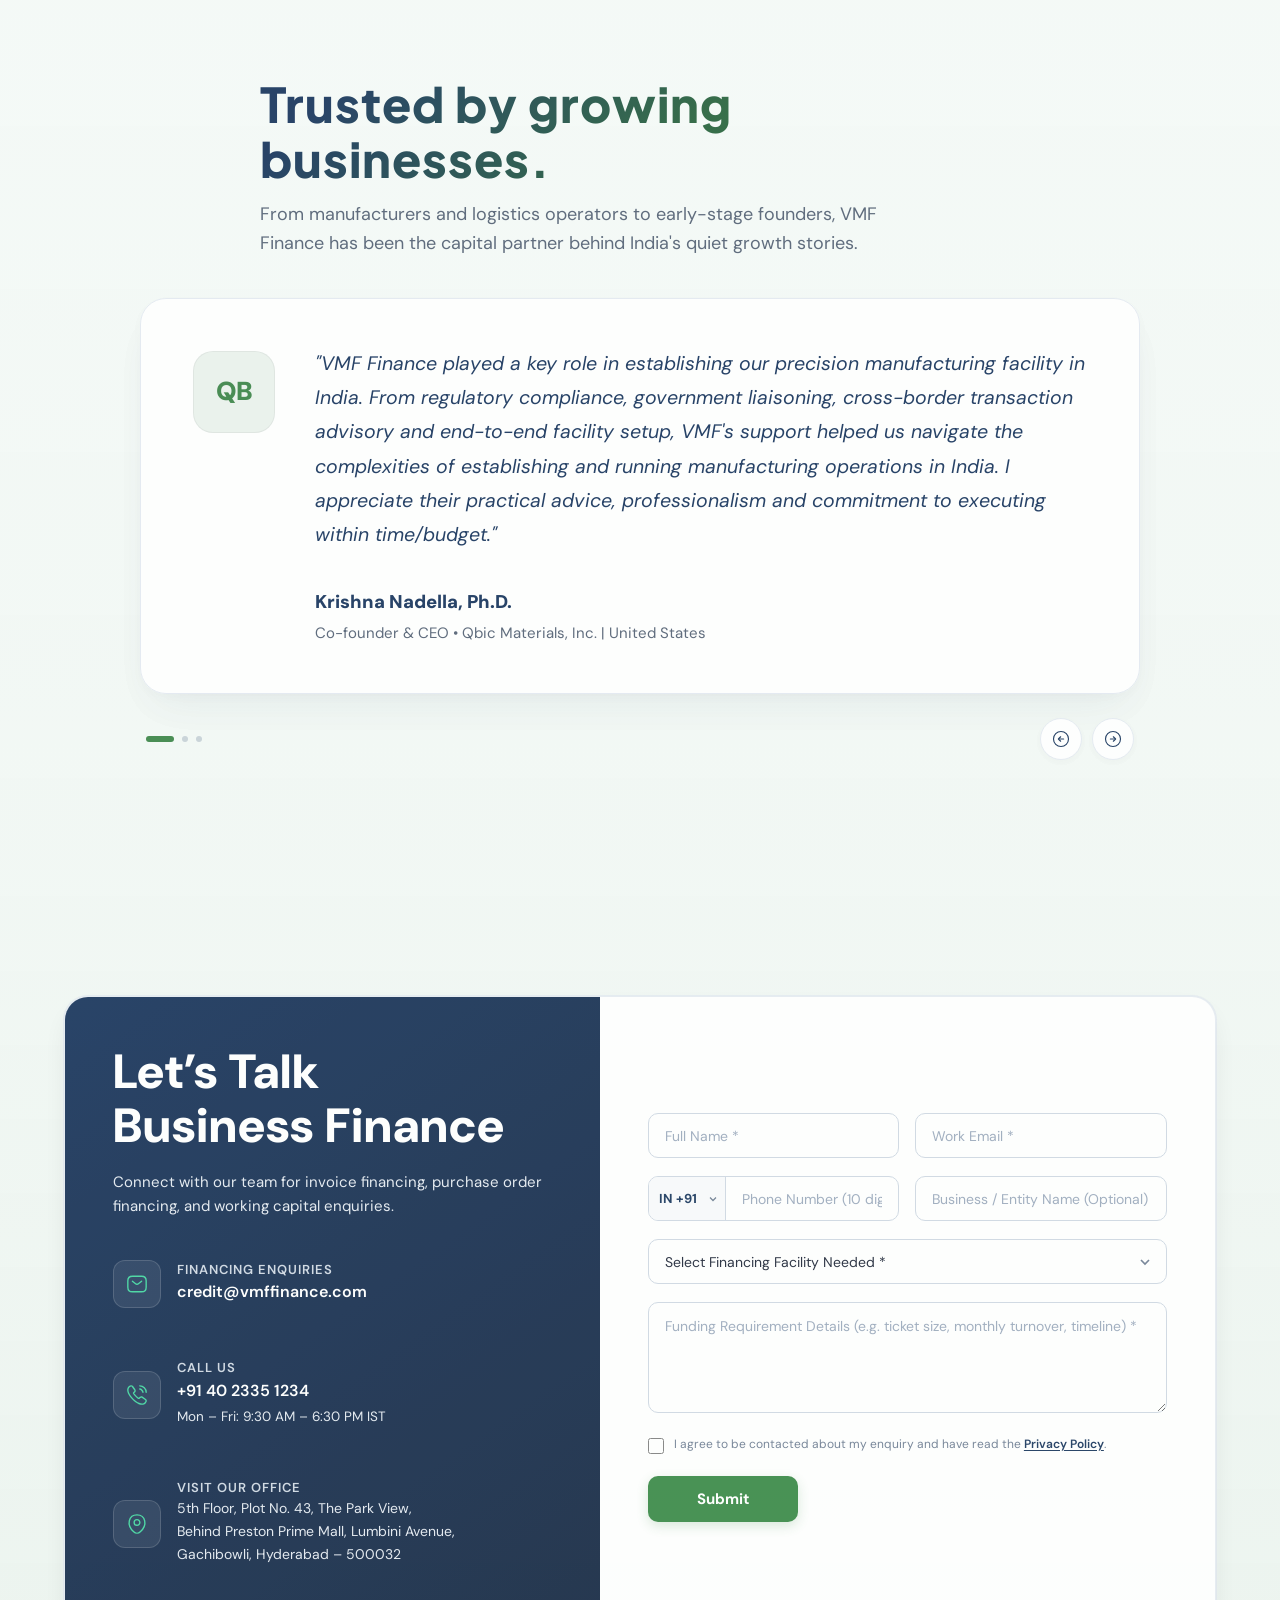
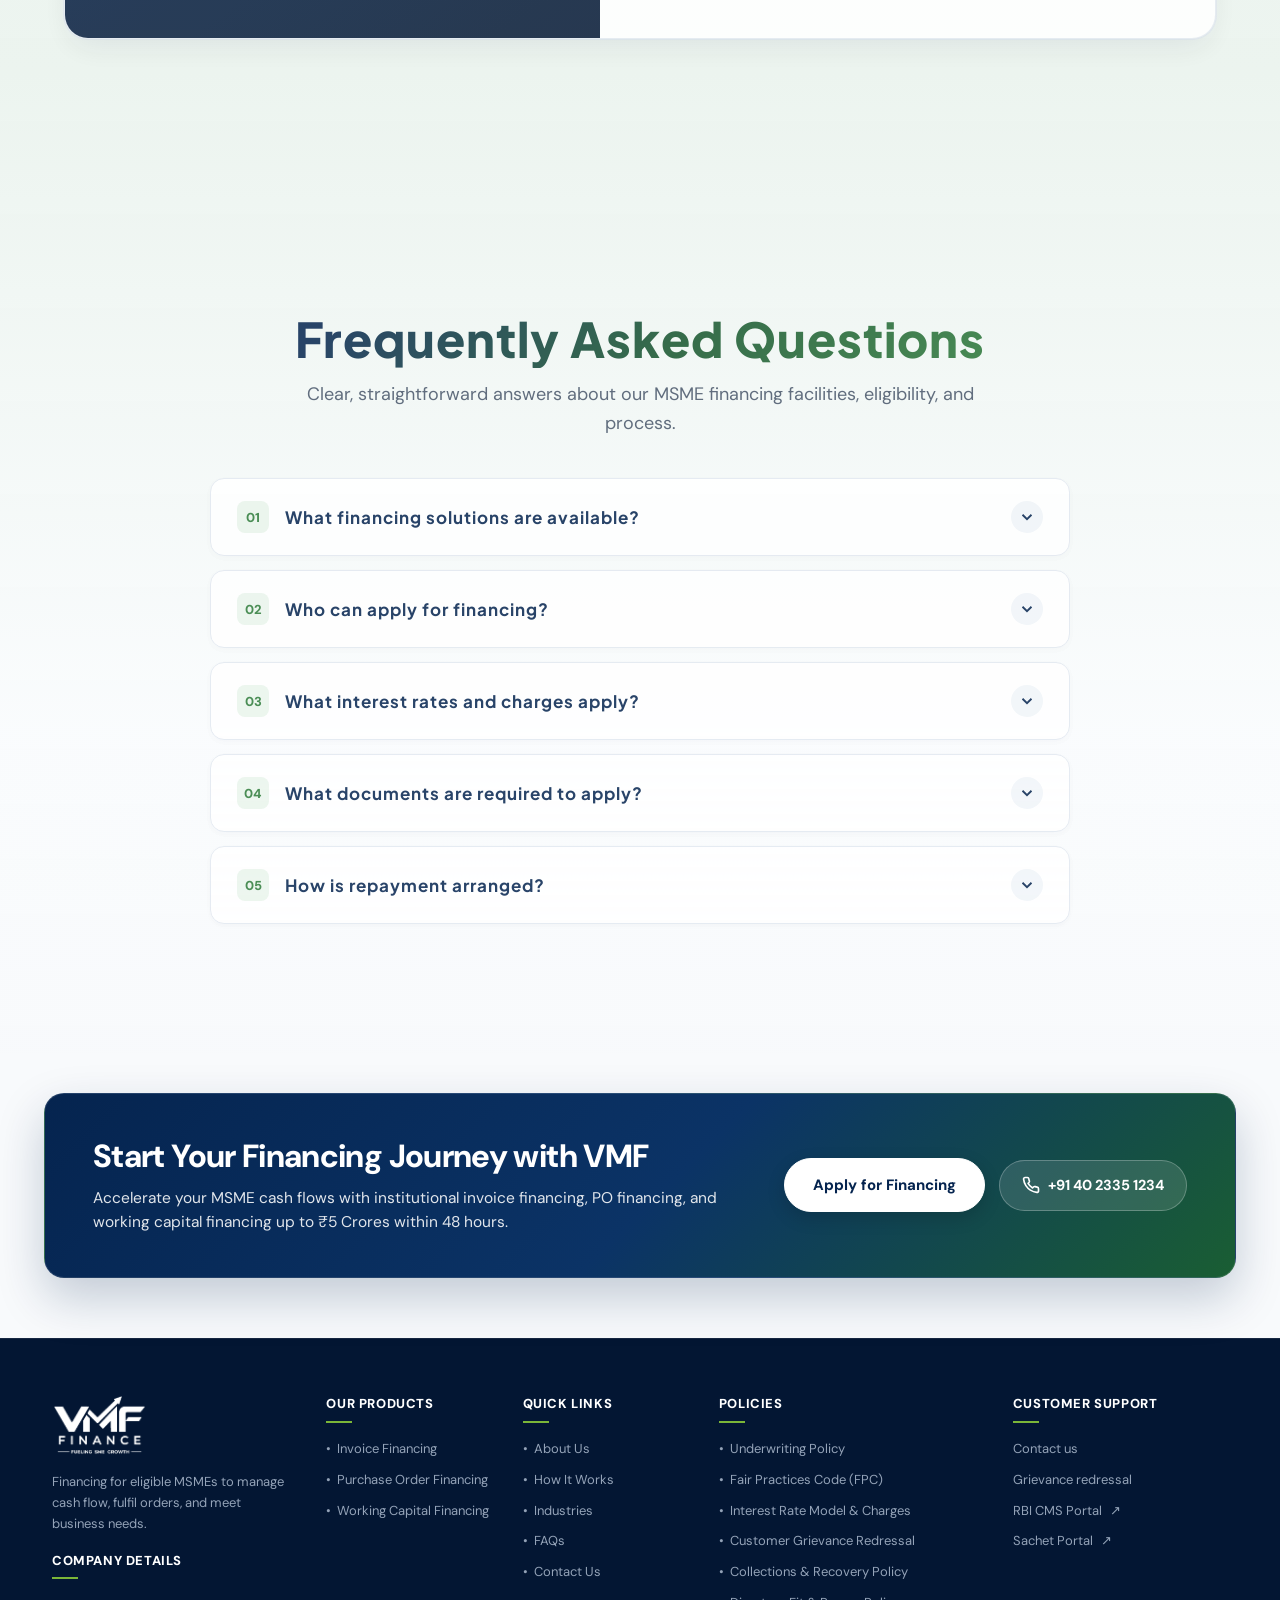
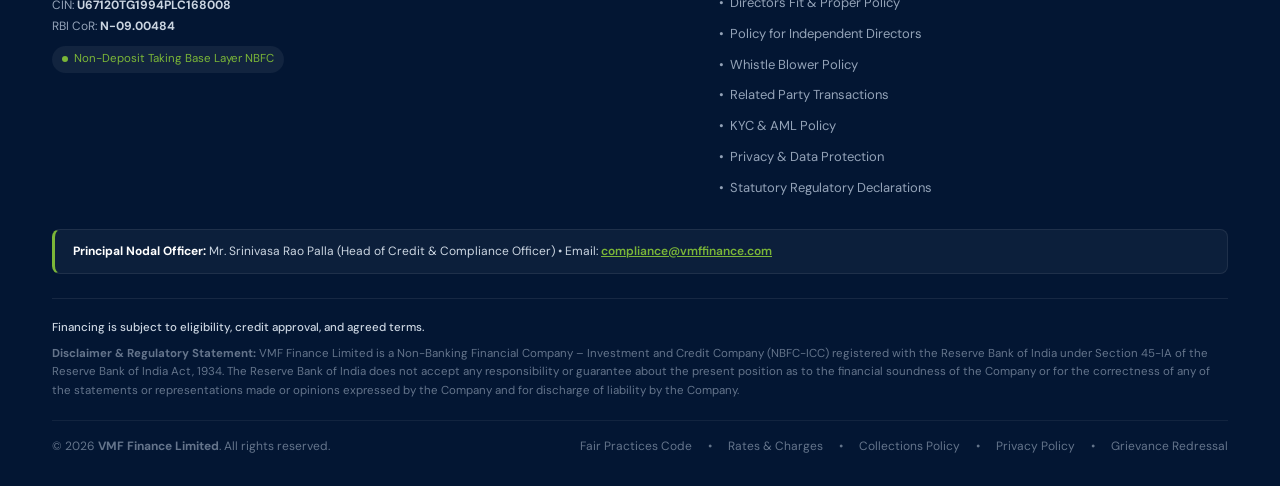
==== commit 78788f89: "feat(calc): rename 'Working Capital Calculator' to 'Estimate Calculator'" ====
--- a/index.html
+++ b/index.html
@@ -897,7 +897,7 @@
             <!-- Left Column: Inputs & Sliders -->
             <div>
               <div class="wc-calc-heading-area">
-                <h2 class="wc-calc-title">Working Capital Calculator</h2>
+                <h2 class="wc-calc-title">Estimate Calculator</h2>
               </div>
 
               <!-- Facility Selector Tabs -->
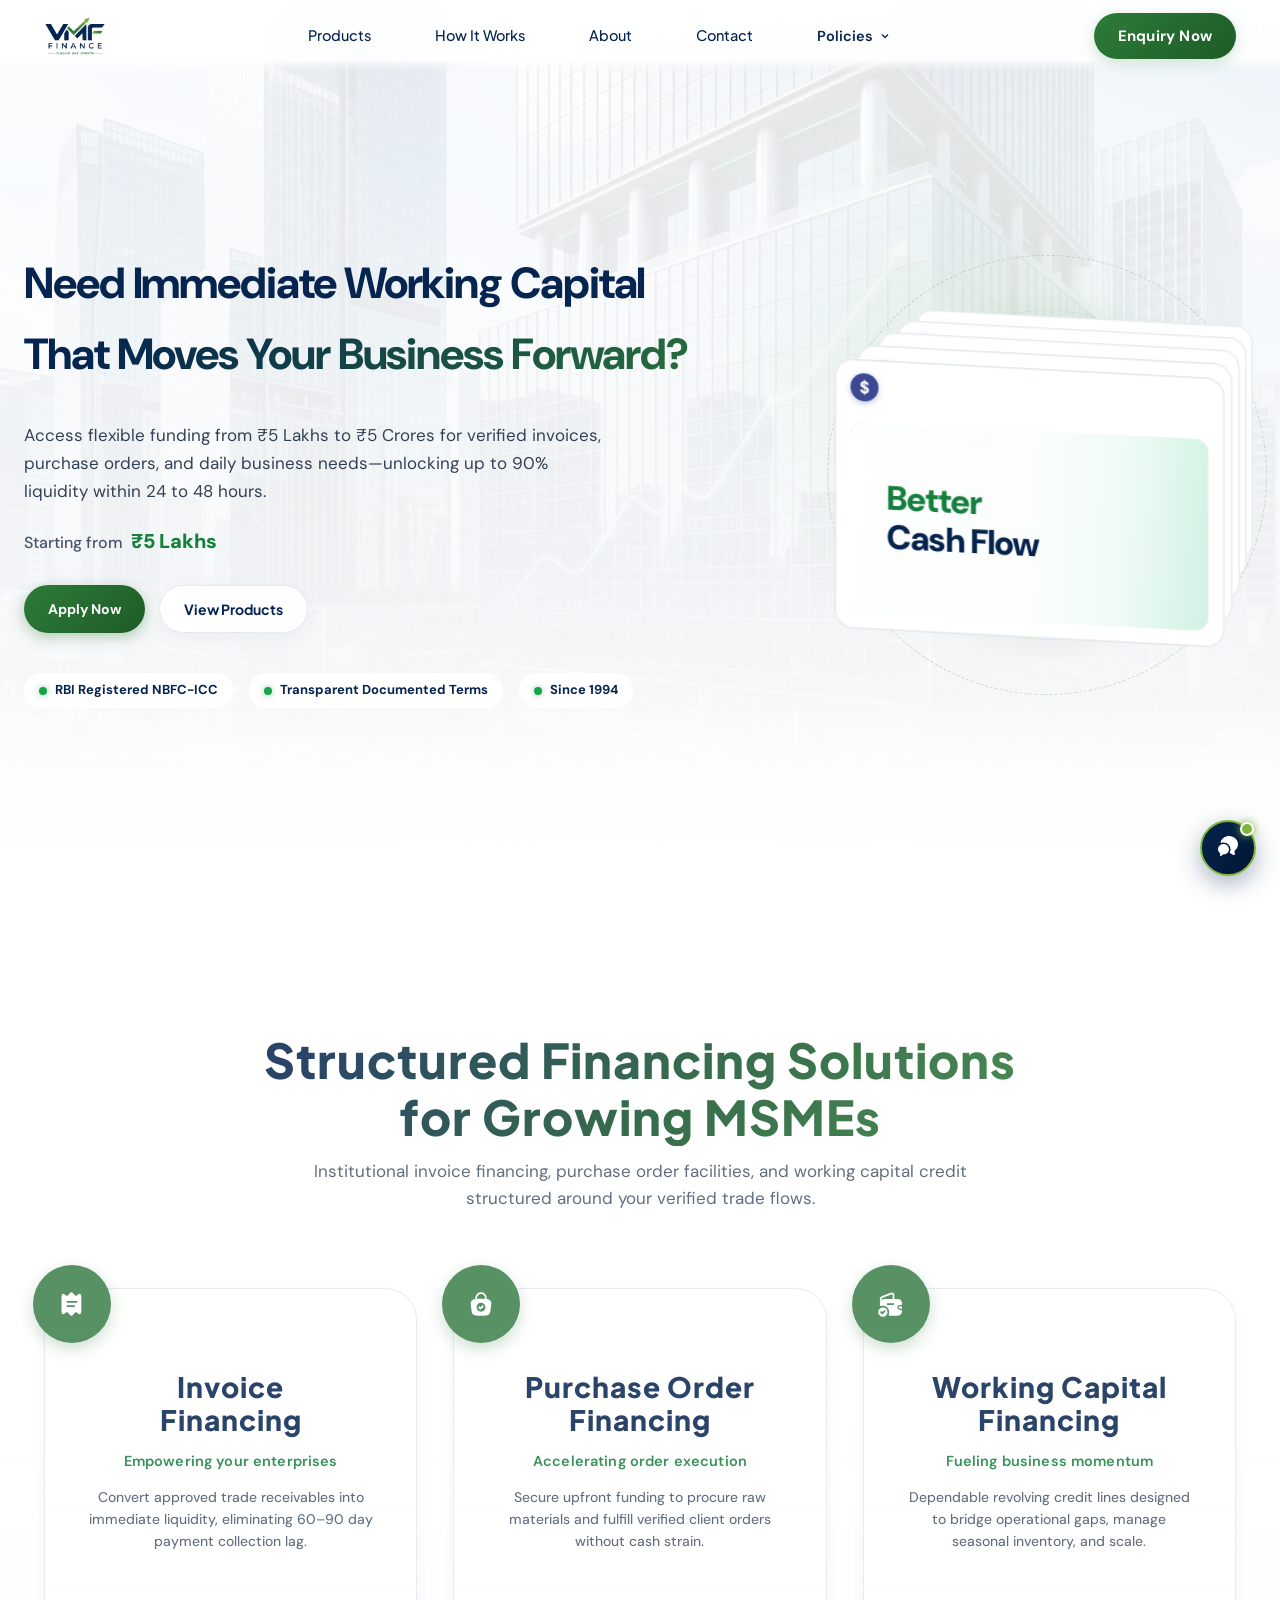
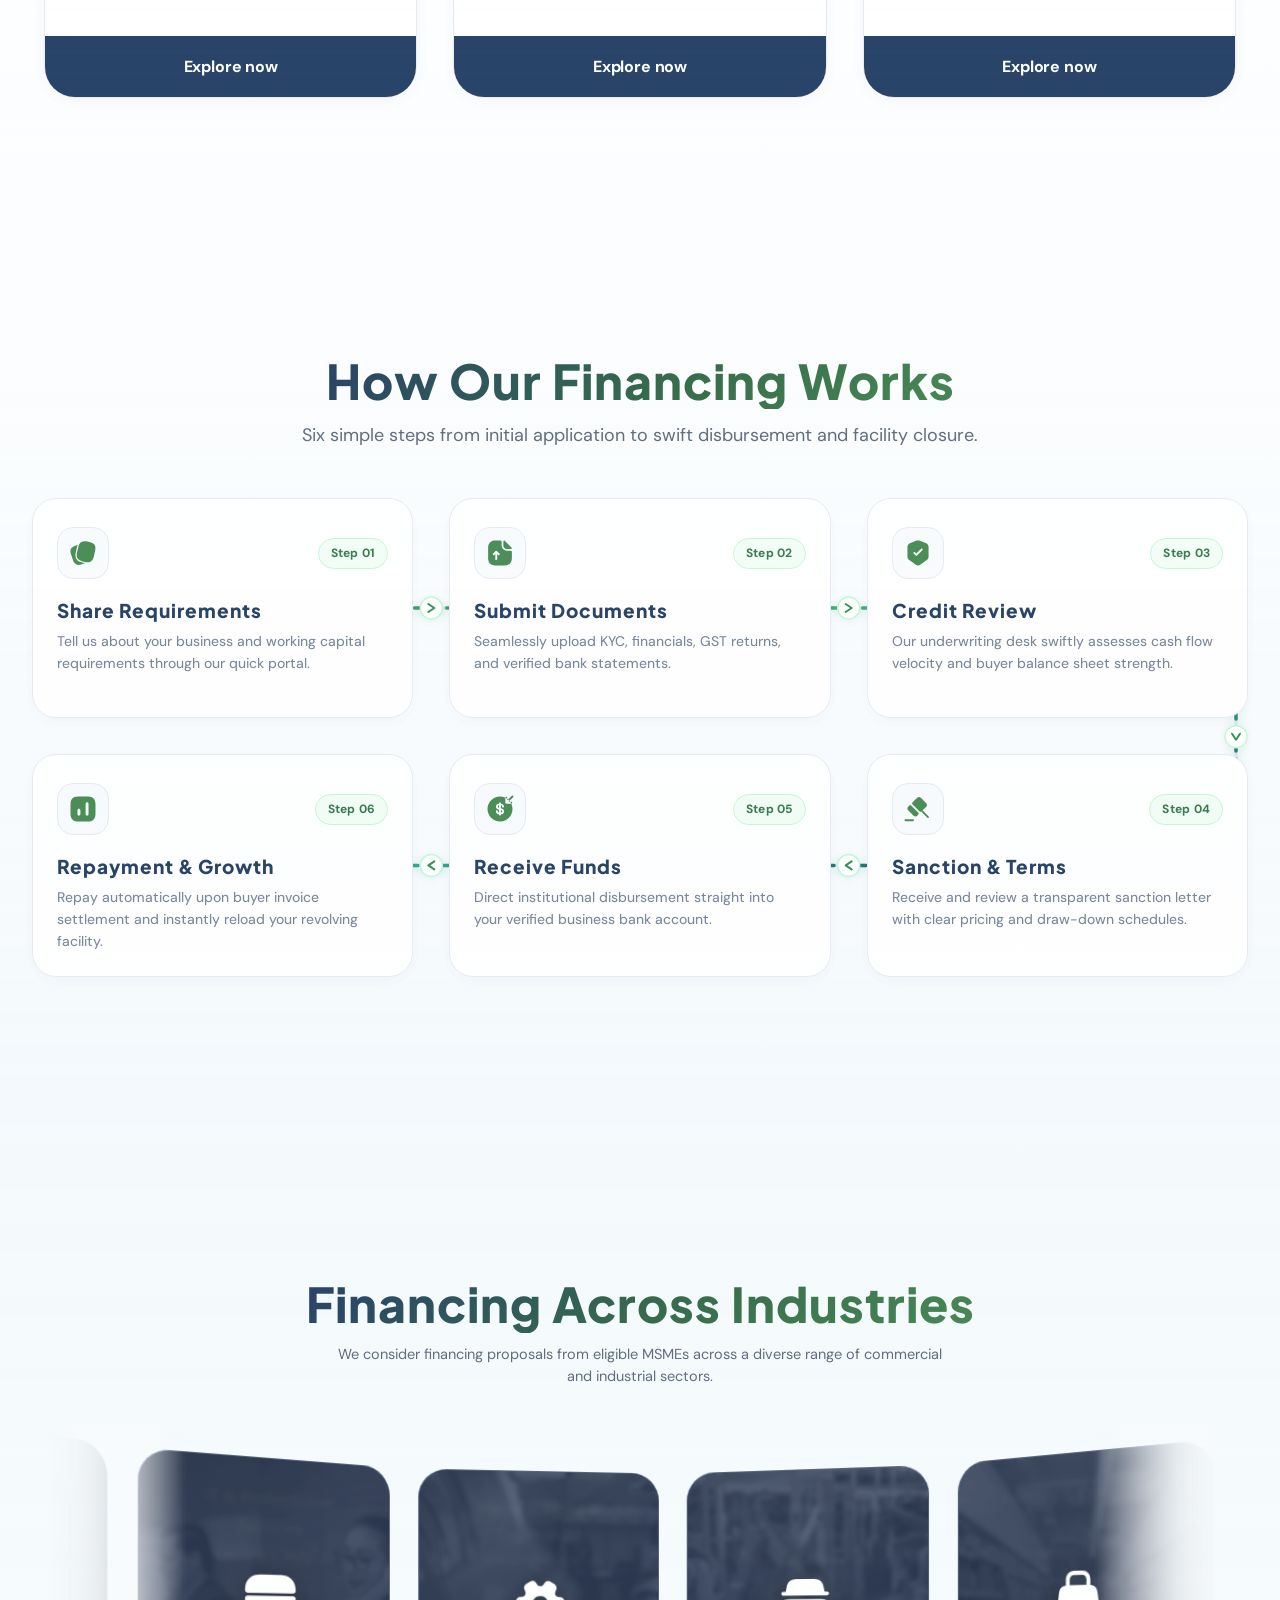
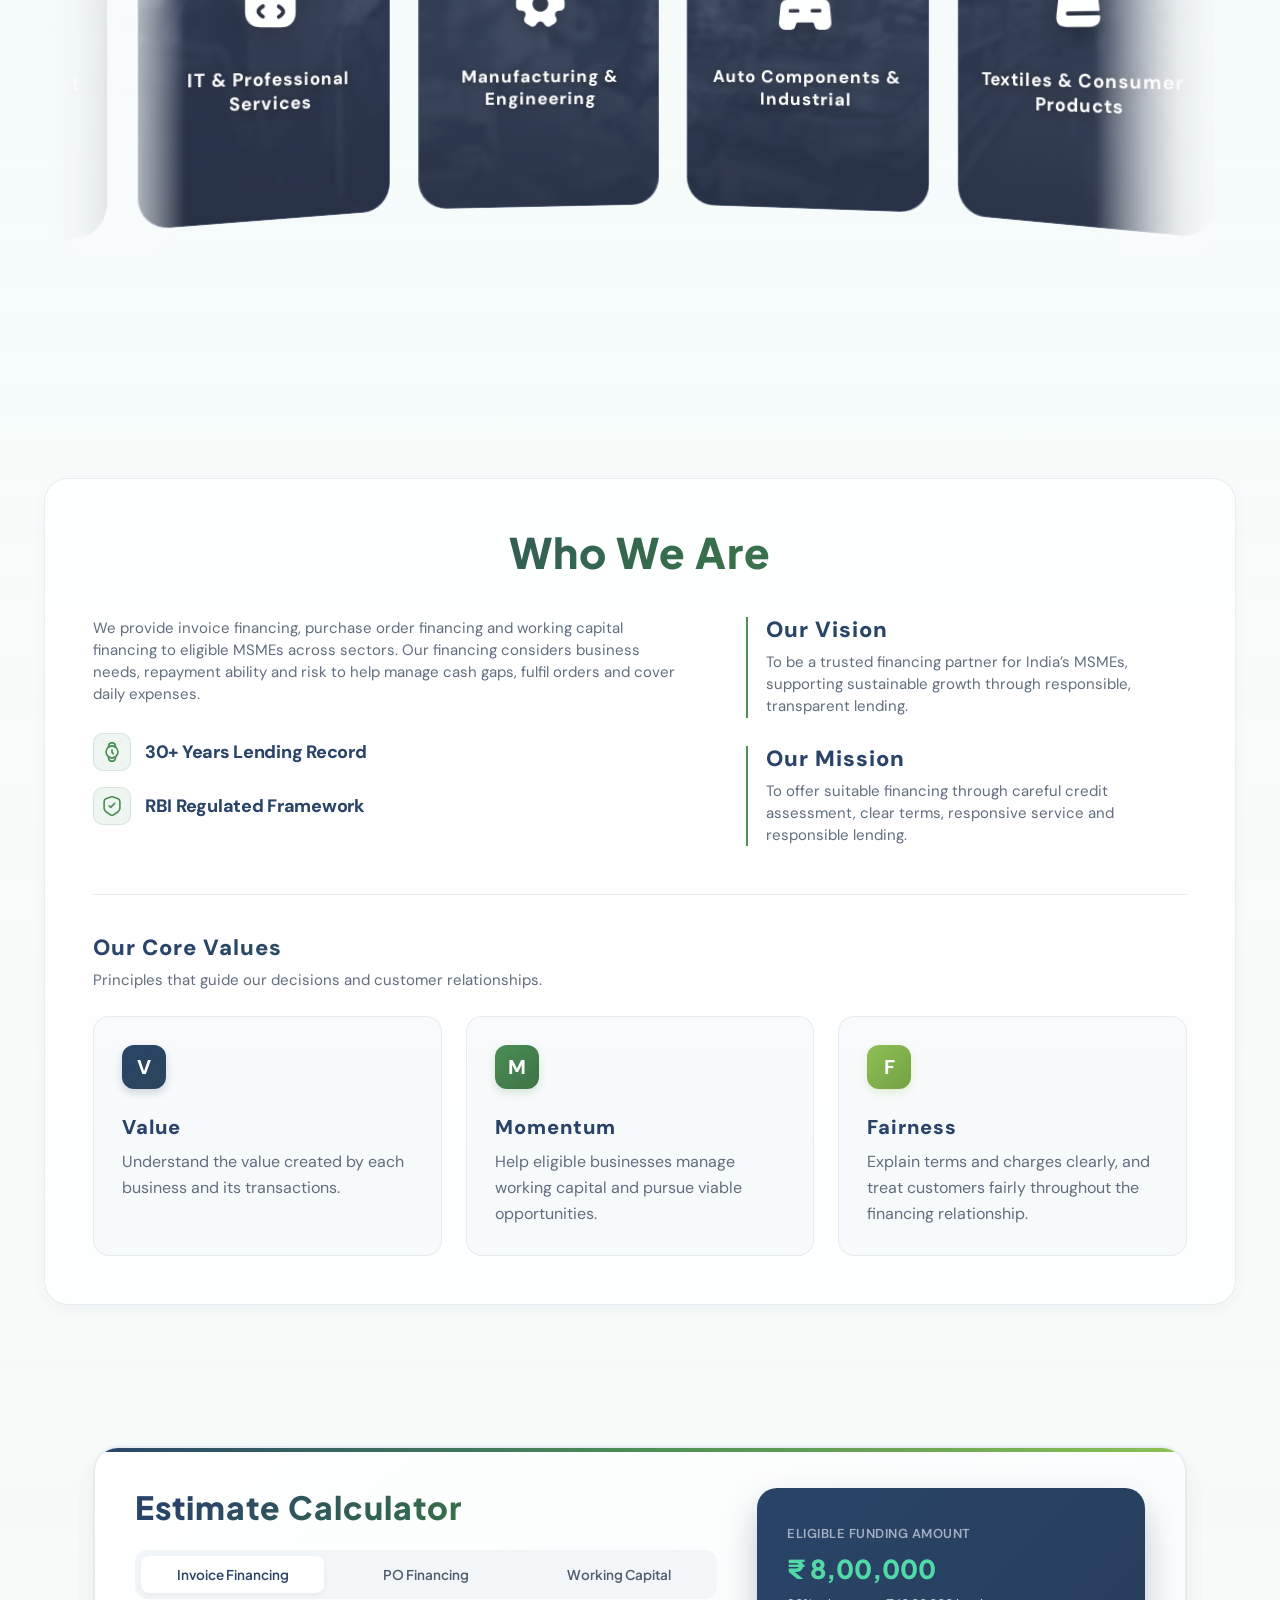
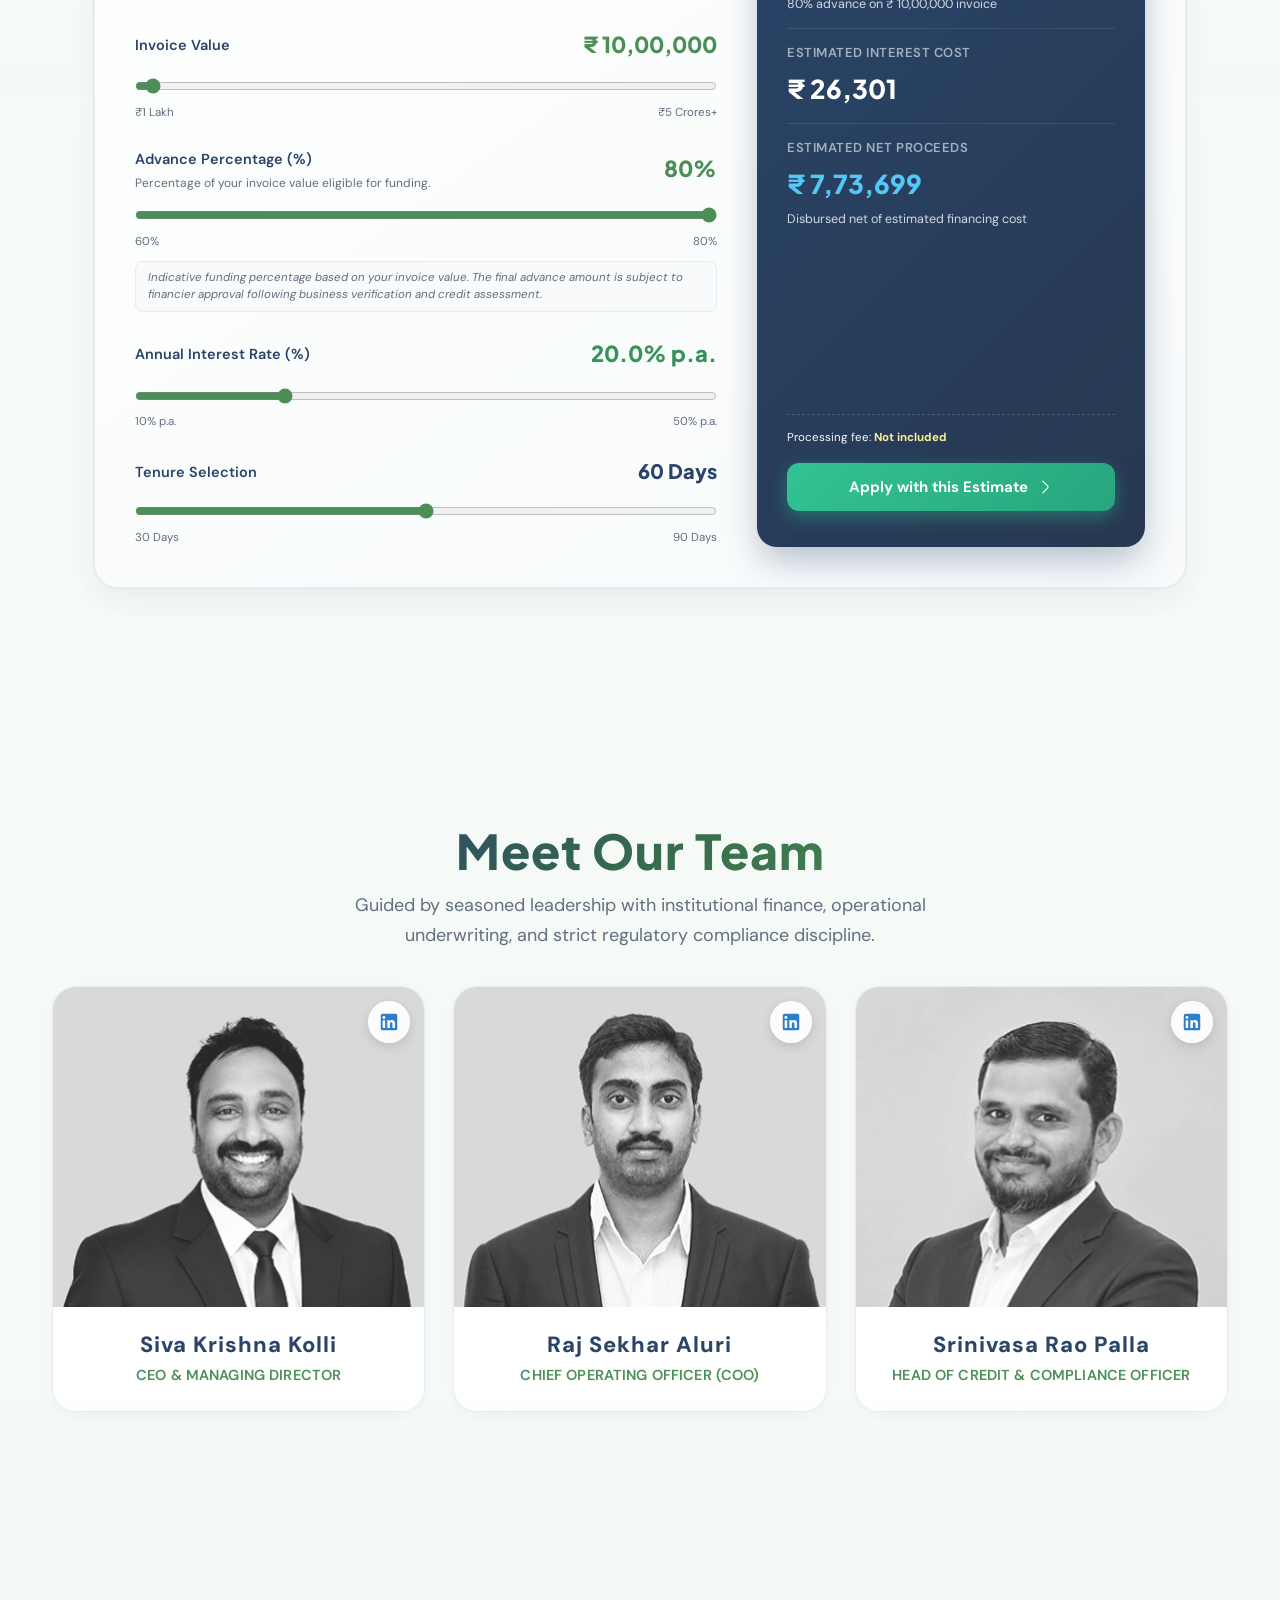
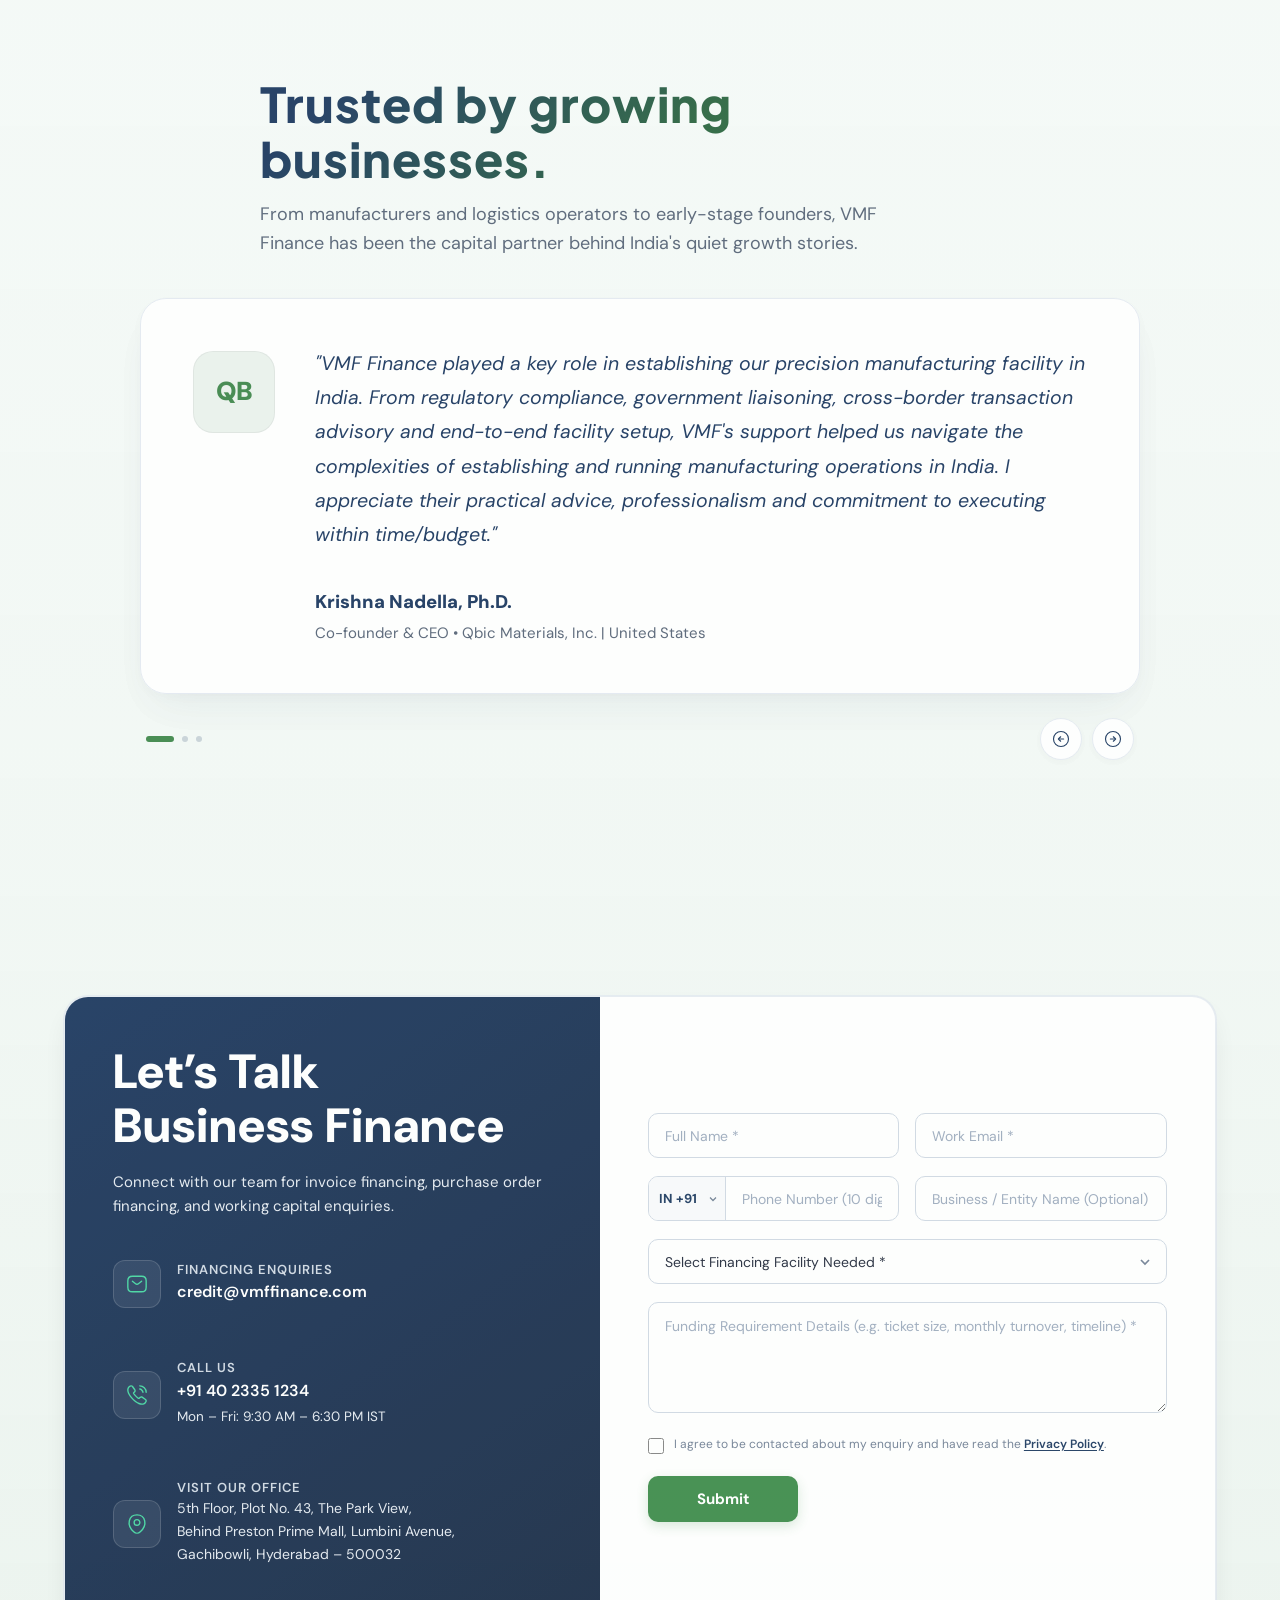
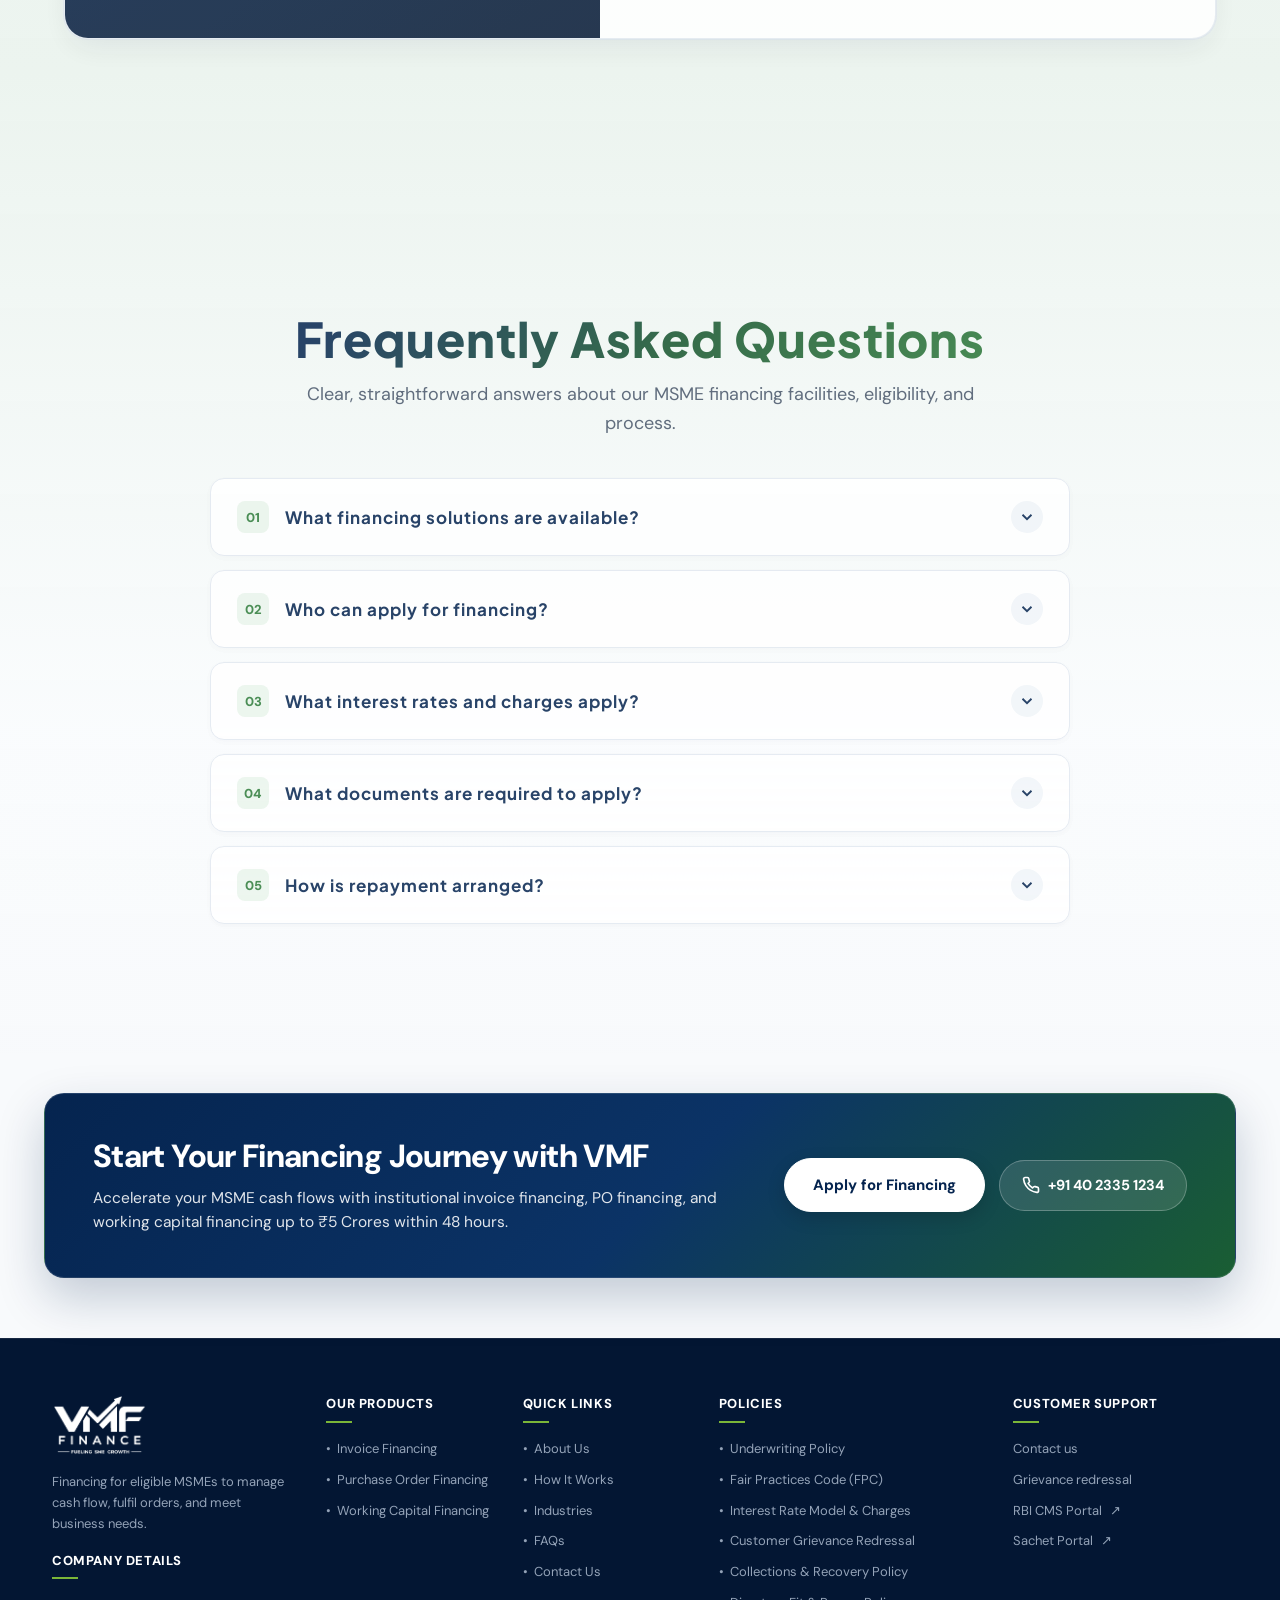
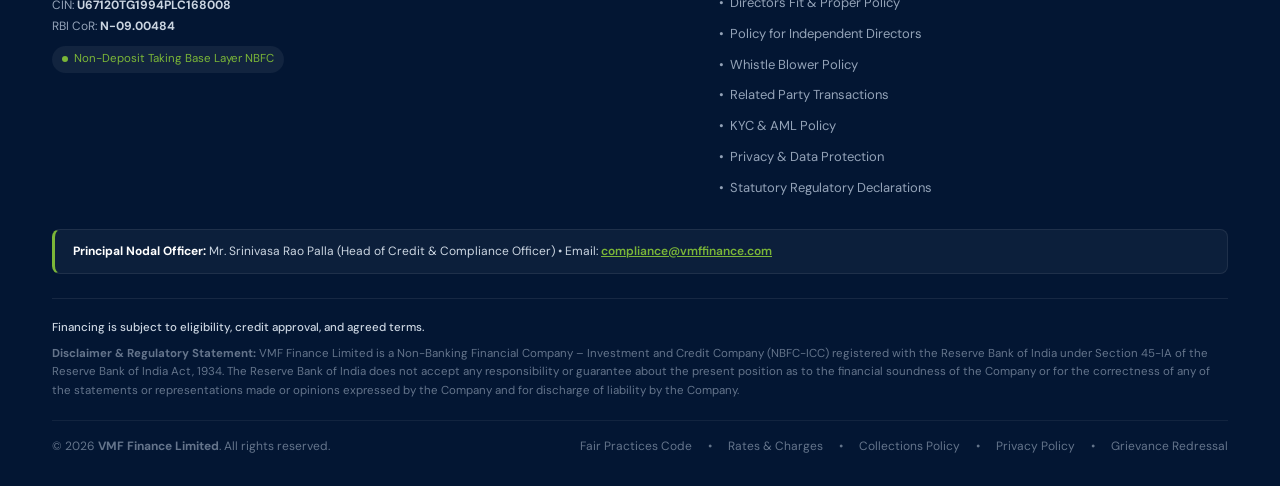
==== commit 777d55ea: "feat(calc): restrict Advance Percentage slider range to 60-80% only" ====
--- a/index.html
+++ b/index.html
@@ -931,12 +931,12 @@
                       <span class="wc-slider-label">Advance Percentage (%)</span>
                       <div class="wc-slider-hint">Percentage of your invoice value eligible for funding.</div>
                     </div>
-                    <span class="wc-slider-value" id="calcAdvancePercentDisplay">90%</span>
-                  </div>
-                  <input type="range" id="calcAdvancePercentSlider" class="wc-range-input" min="50" max="95" step="1" value="90" autocomplete="off" oninput="updateWorkingCapitalCalc()">
+                    <span class="wc-slider-value" id="calcAdvancePercentDisplay">80%</span>
+                  </div>
+                  <input type="range" id="calcAdvancePercentSlider" class="wc-range-input" min="60" max="80" step="1" value="80" autocomplete="off" oninput="updateWorkingCapitalCalc()">
                   <div class="wc-slider-range-limits">
-                    <span>50%</span>
-                    <span>95%</span>
+                    <span>60%</span>
+                    <span>80%</span>
                   </div>
                   <div class="wc-calc-field-disclaimer">
                     Indicative funding percentage based on your invoice value. The final advance amount is subject to financier approval following business verification and credit assessment.
